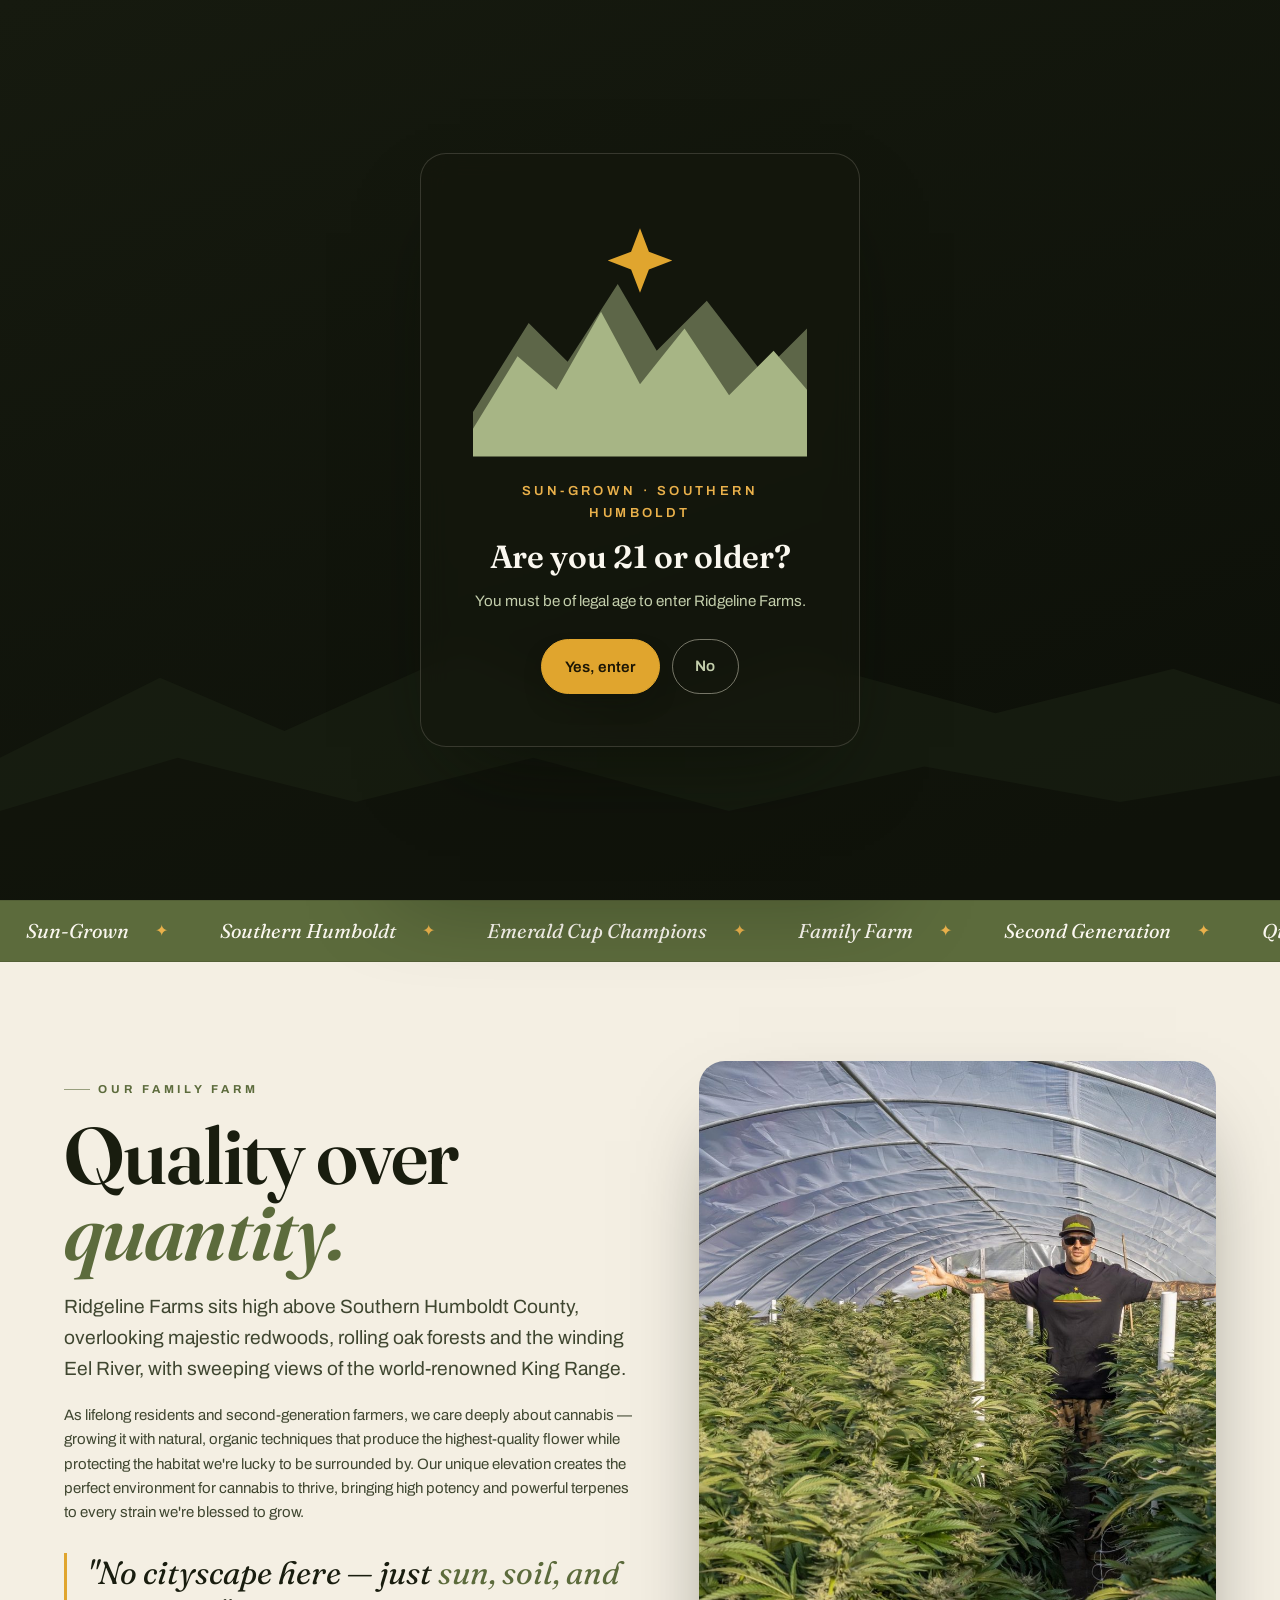
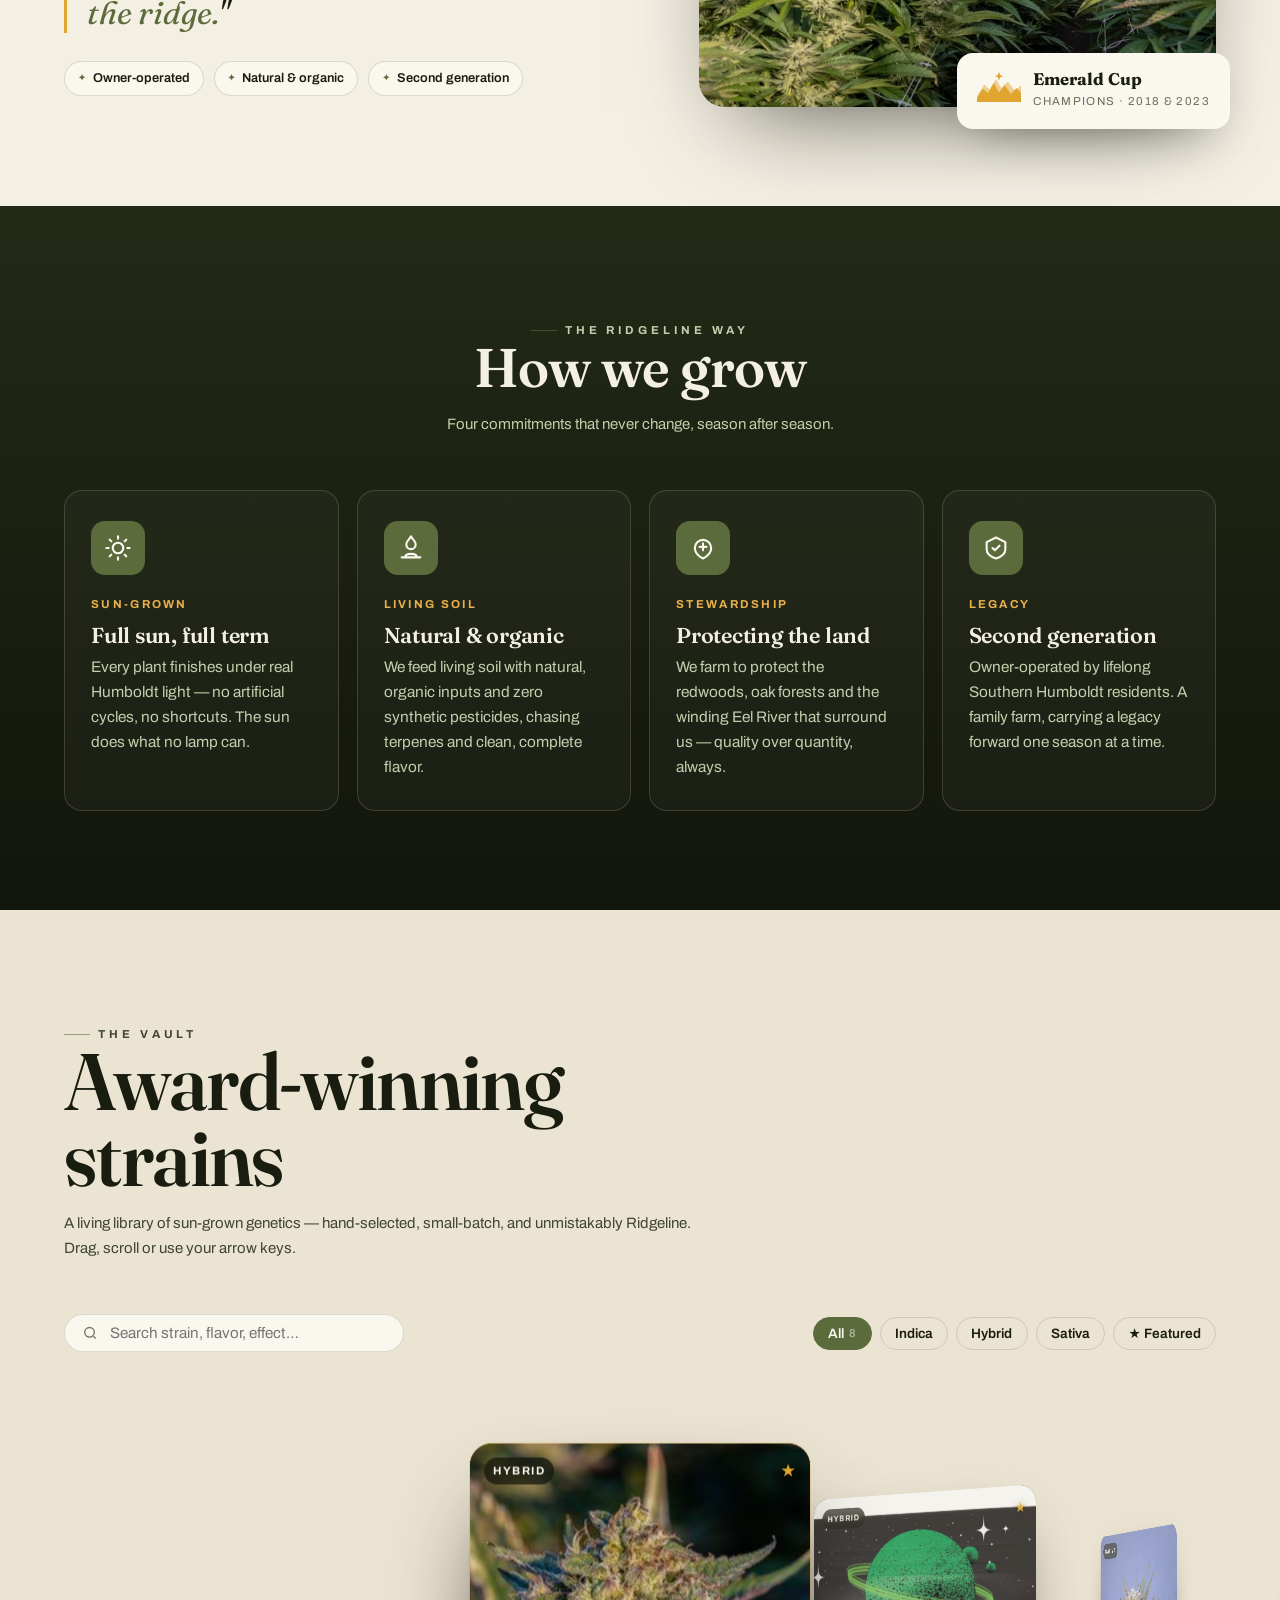
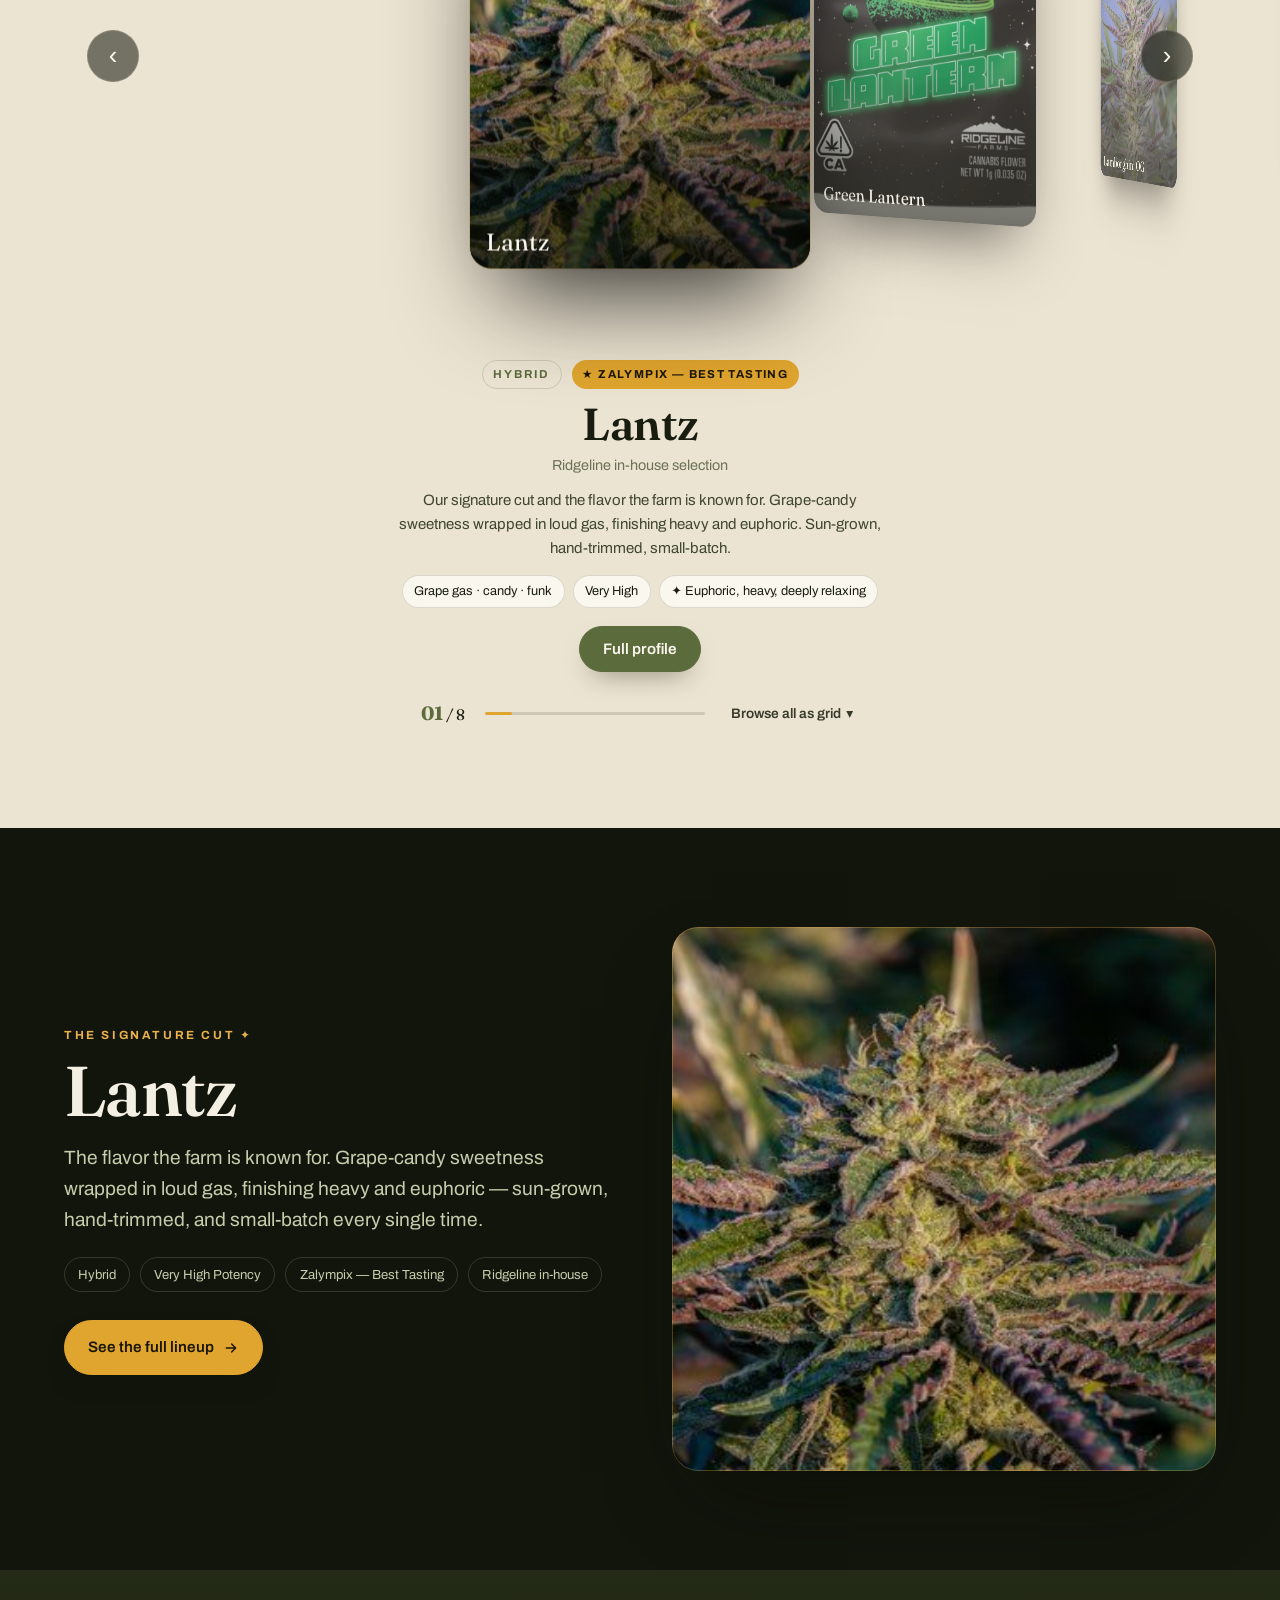
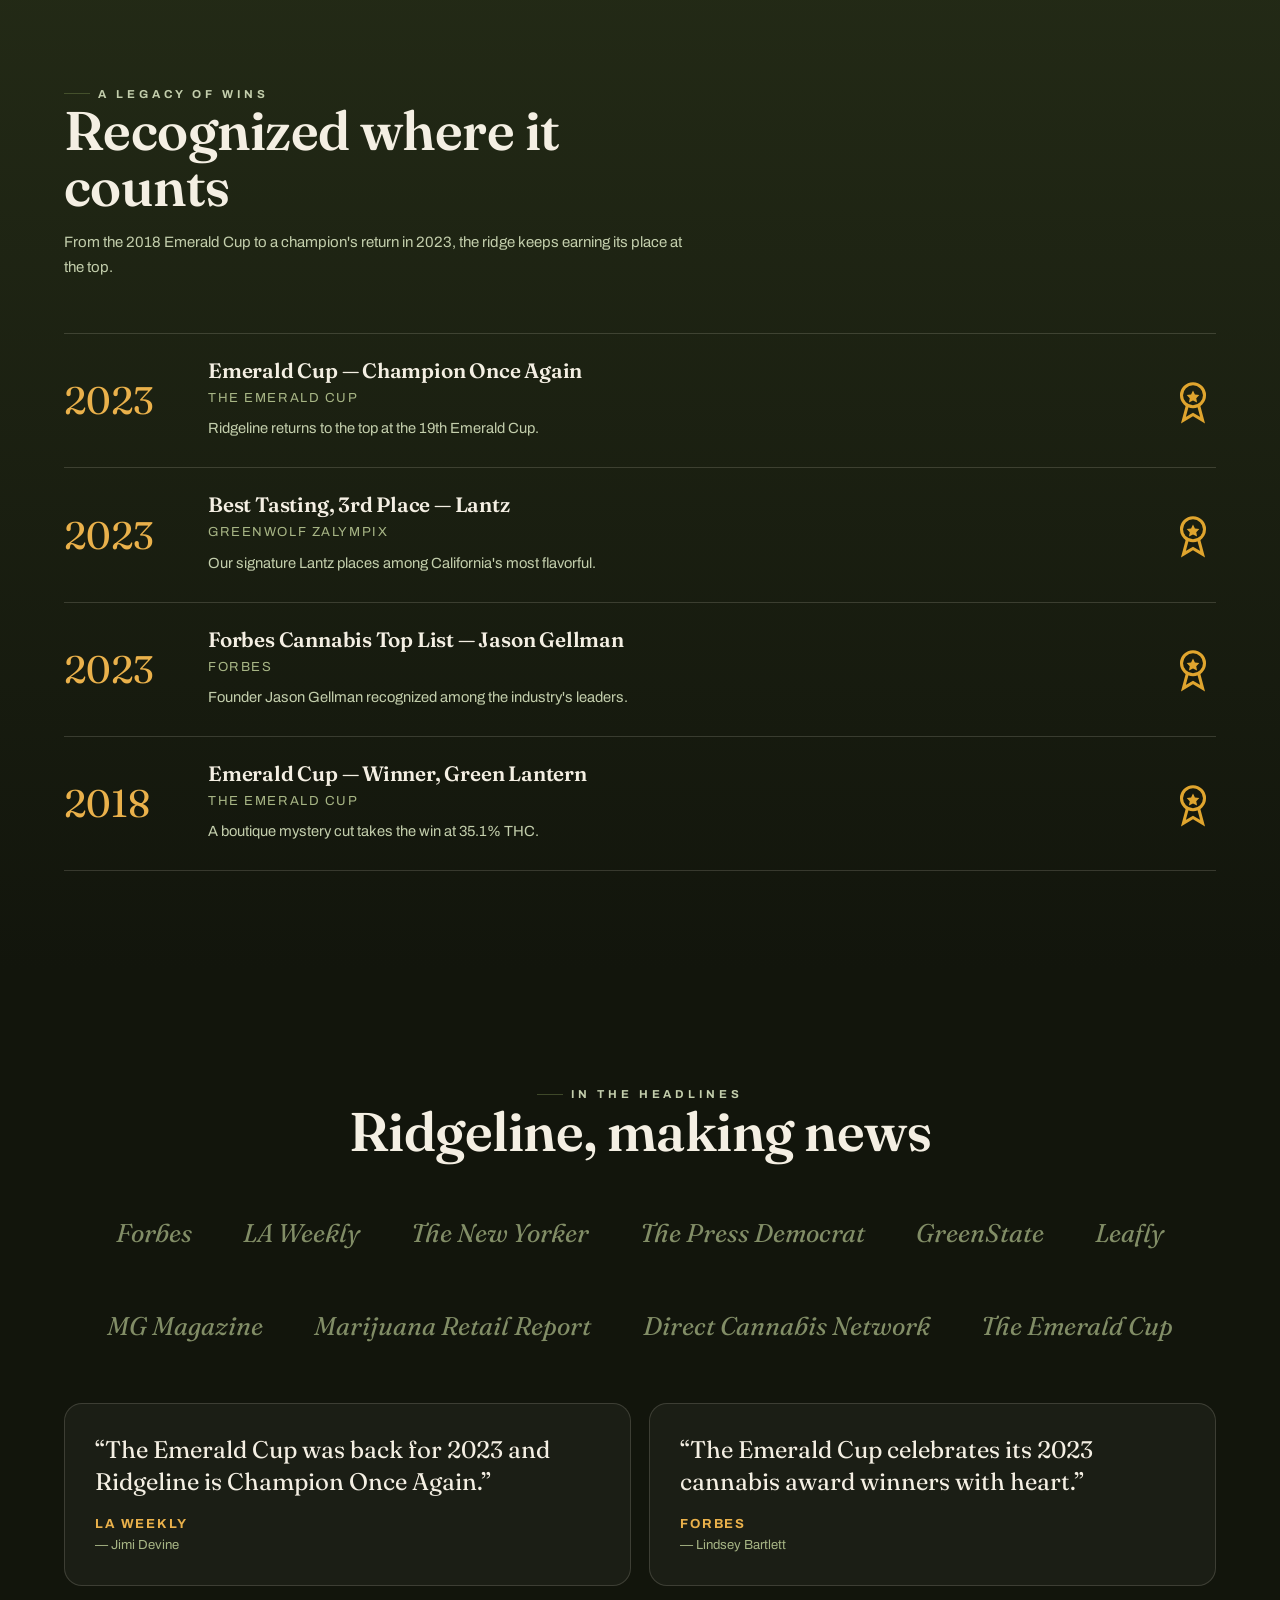
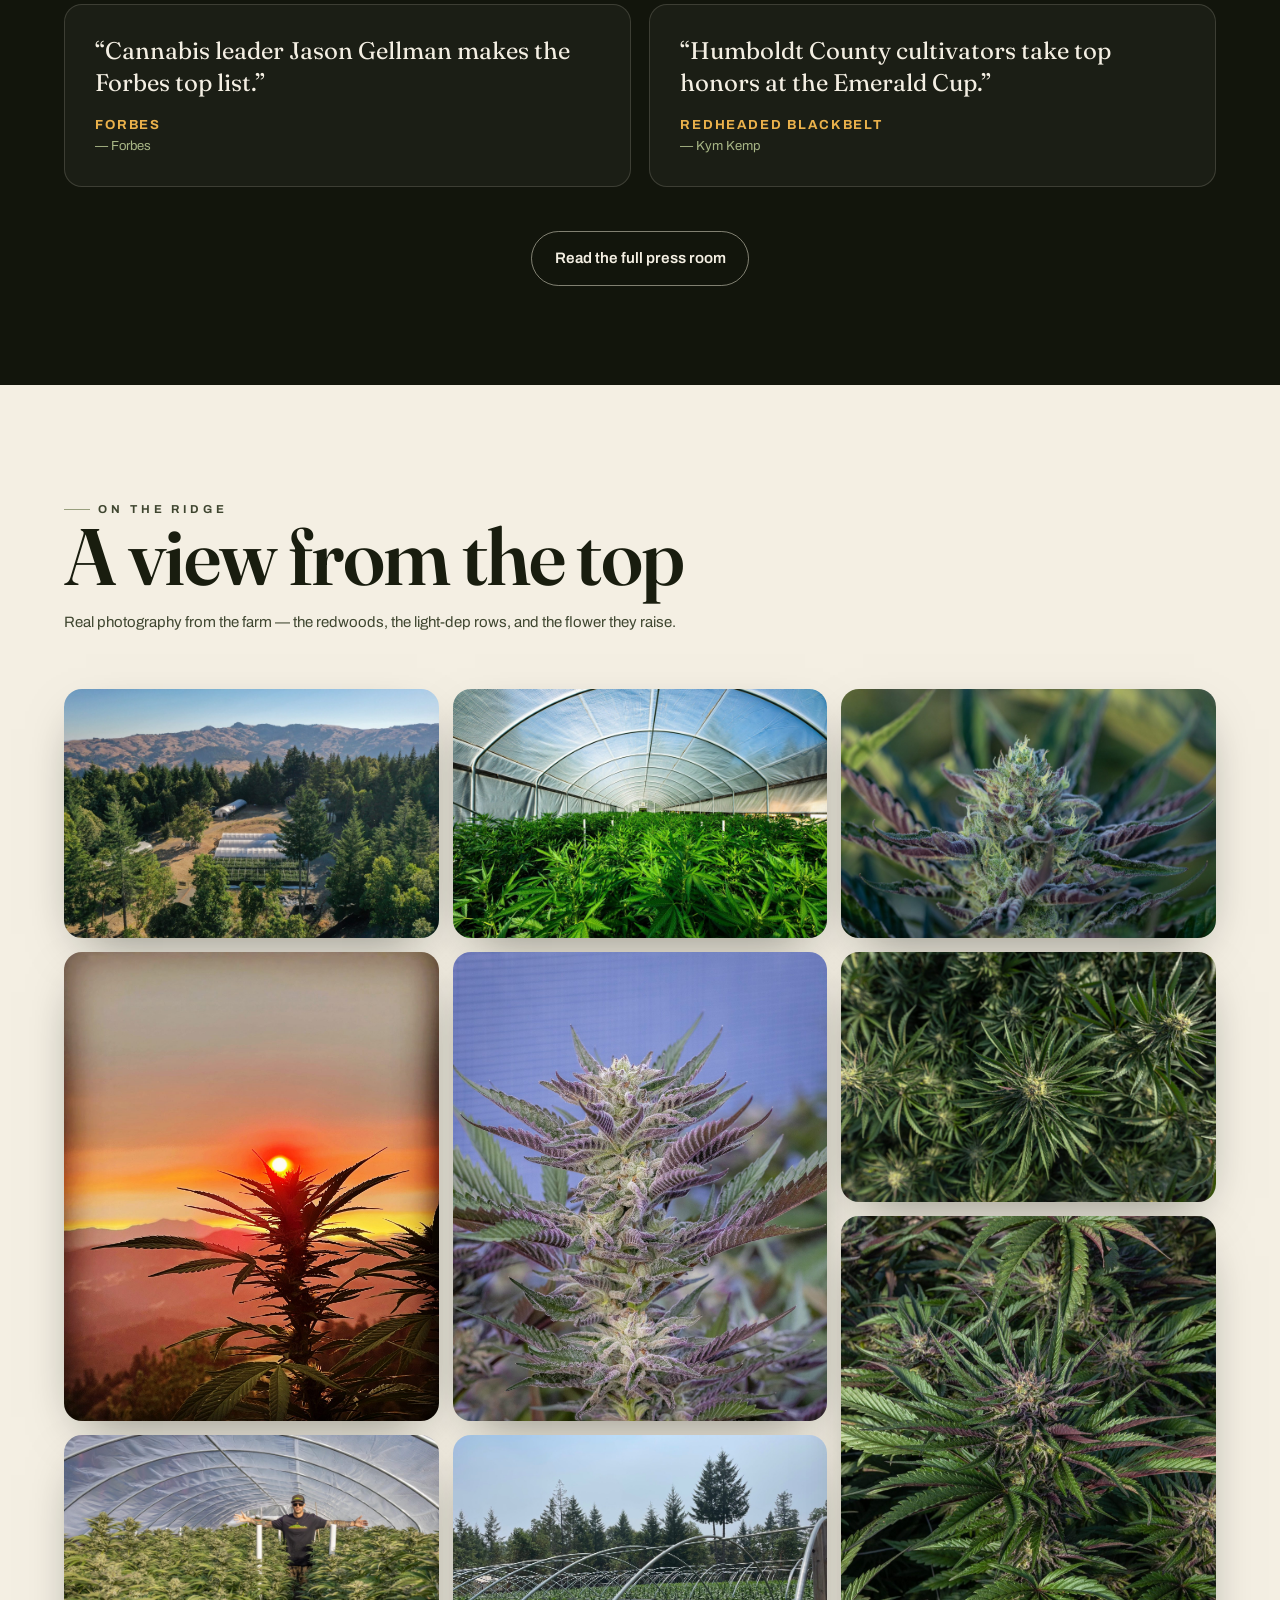
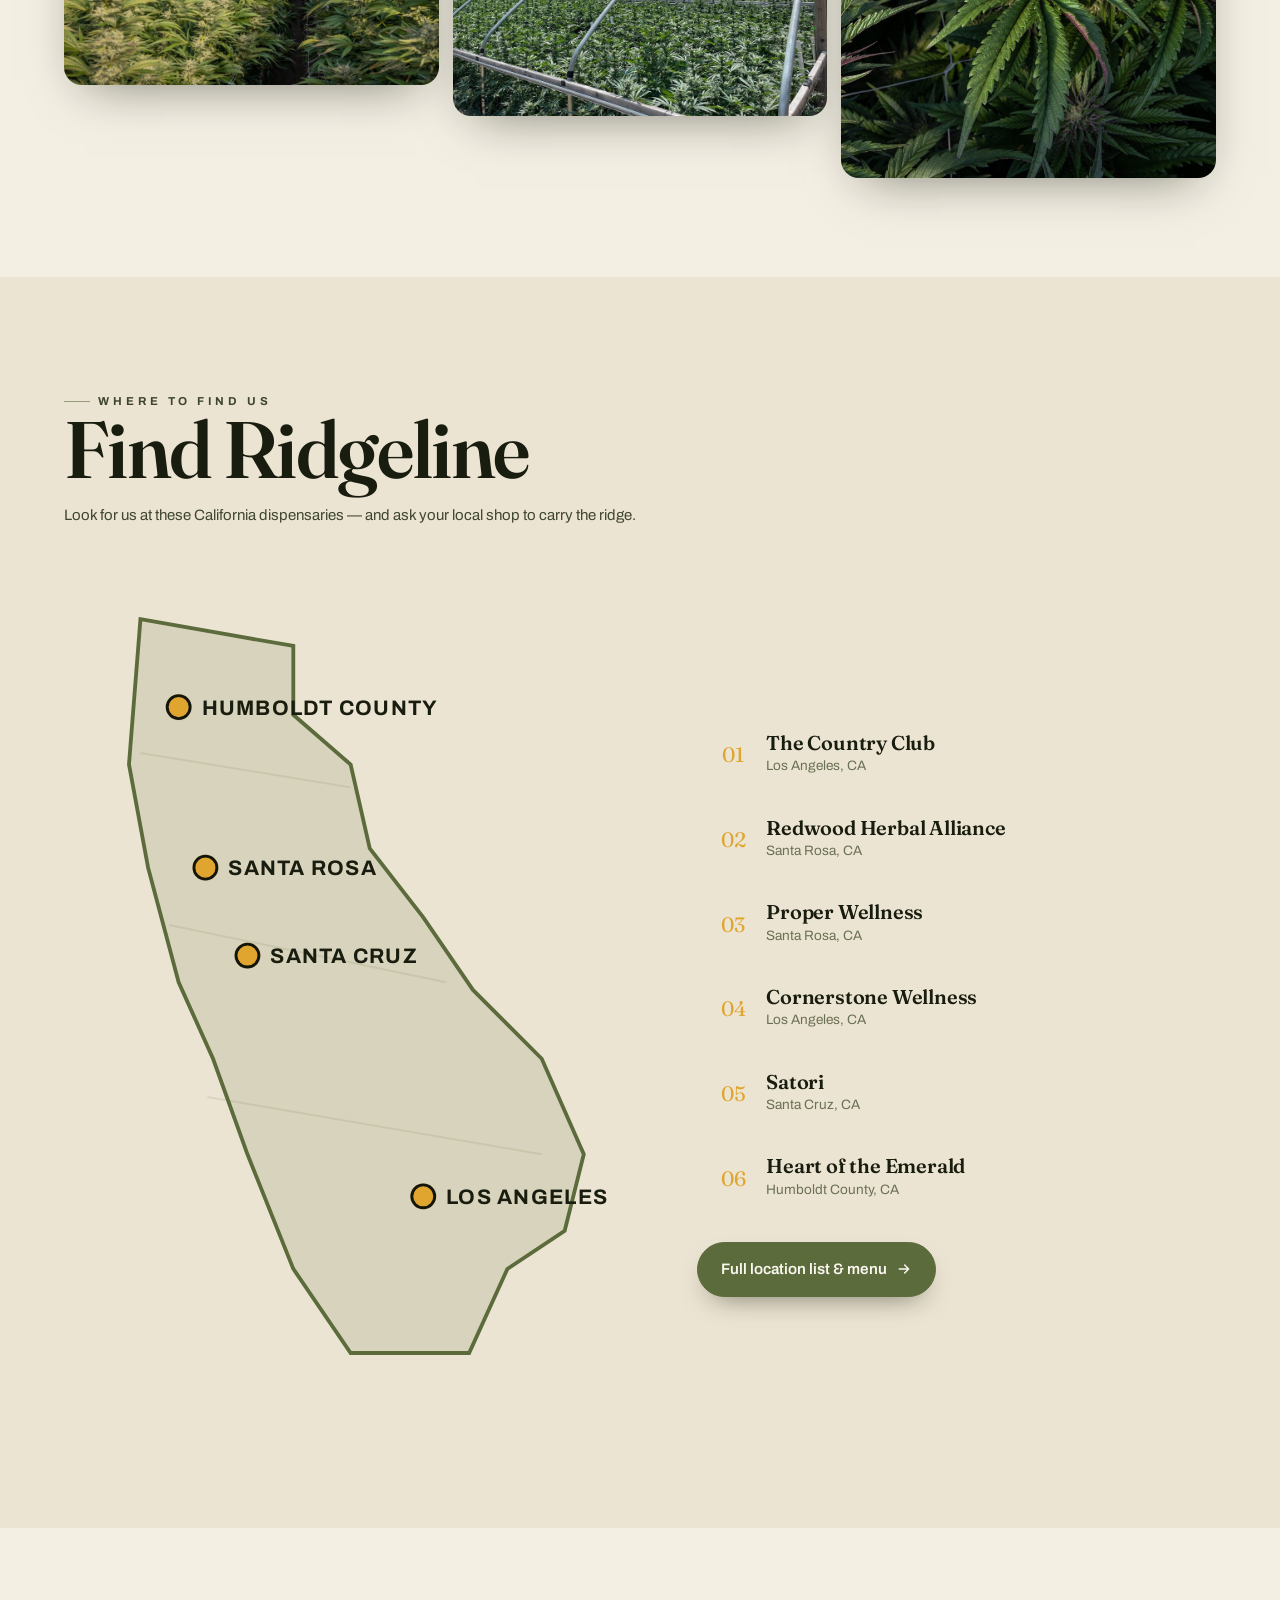
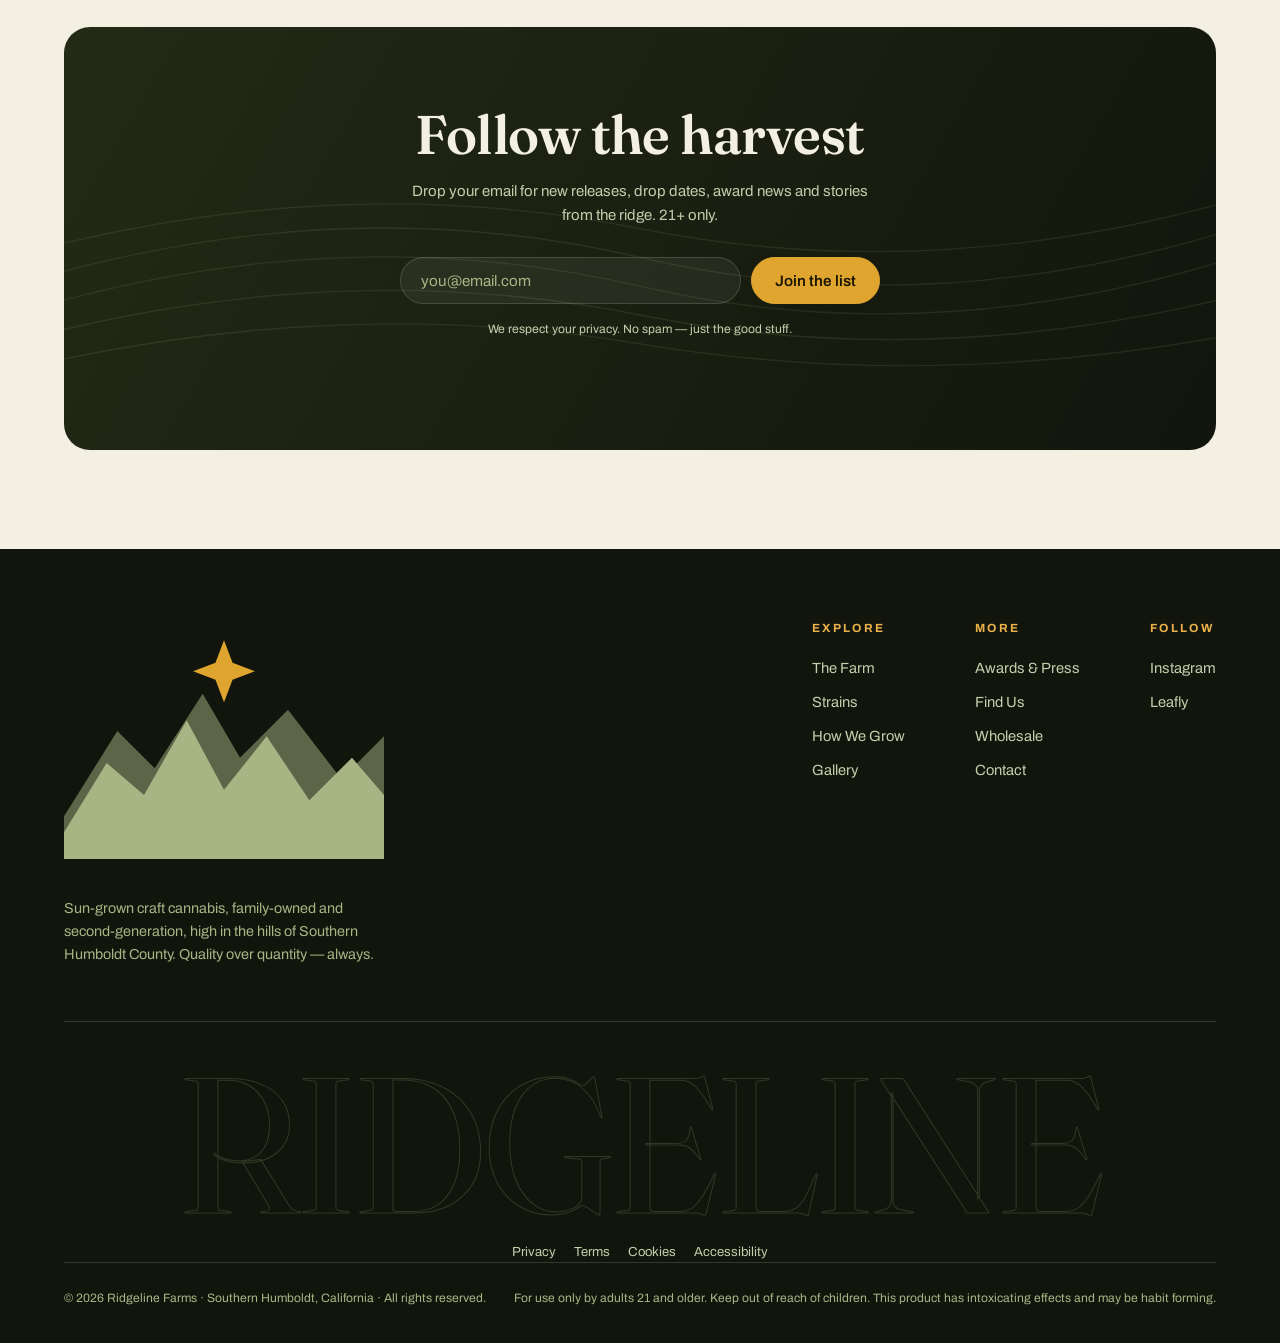
==== index.html @ 99b9ac86 "Initial commit: Ridgeline Farms brand site Full revamp of ridgelinefarms.com — sun-grown craft canna" ====
<!doctype html>
<html lang="en">
<head>
<meta charset="utf-8">
<meta name="viewport" content="width=device-width, initial-scale=1">
<title>Ridgeline Farms — Sun-Grown Craft Cannabis · Southern Humboldt</title>
<meta name="description" content="Family-owned, second-generation sun-grown cannabis high above Southern Humboldt. Emerald Cup champions. Grown with living soil, natural light, and deep respect for the land.">
<meta property="og:title" content="Ridgeline Farms — Sun-Grown Craft Cannabis">
<meta property="og:description" content="Emerald Cup–winning, sun-grown flower from the heart of Southern Humboldt. A family farm, second generation, quality over quantity.">
<meta property="og:type" content="website">
<meta name="theme-color" content="#12150c">
<link rel="icon" href="assets/favicon.ico" sizes="any">
<link rel="icon" type="image/png" href="assets/favicon-32.png" sizes="32x32">
<link rel="apple-touch-icon" href="assets/apple-touch-icon.png">
<link rel="preconnect" href="https://fonts.googleapis.com">
<link rel="preconnect" href="https://fonts.gstatic.com" crossorigin>
<link href="https://fonts.googleapis.com/css2?family=Archivo:wght@400;500;600;700;800&family=Fraunces:ital,opsz,wght@0,9..144,400;0,9..144,500;0,9..144,600;0,9..144,700;1,9..144,400;1,9..144,600&display=swap" rel="stylesheet">
<link rel="stylesheet" href="styles.css">
</head>
<body>

<!-- ============ NAV ============ -->
<header class="nav" id="nav">
  <a class="brand" href="index.html" aria-label="Ridgeline Farms home">
    <span class="mark"></span>
    <span class="wordmark"><b>Ridgeline</b><span>Farms · Humboldt</span></span>
  </a>
  <nav class="nav-links" id="navLinks">
    <a href="index.html#story">The Farm</a>
    <a href="strains.html">Strains</a>
    <a href="index.html#grow">How We Grow</a>
    <a href="media.html">Awards &amp; Press</a>
    <a href="contact.html#find">Find Us</a>
  </nav>
  <div class="nav-right">
    <div class="socials-mini"></div>
    <a class="btn olive nav-cta" href="contact.html#wholesale"><span>Stock Ridgeline</span></a>
    <button class="burger" id="burger" aria-label="Menu"><i></i><i></i><i></i></button>
  </div>
</header>

<main id="top">

<!-- ============ HERO ============ -->
<section class="hero" id="hero">
  <div class="hero-photo" id="heroPhoto" data-img="assets/farm-1.jpg" aria-hidden="true"></div>
  <div class="hero-sky" aria-hidden="true"></div>
  <svg class="hero-rays" id="heroRays" aria-hidden="true"></svg>
  <div class="hero-sun" aria-hidden="true"></div>
  <svg class="hero-stars" id="heroStars" aria-hidden="true"></svg>
  <div class="hero-ridges" id="heroRidges" aria-hidden="true"></div>

  <div class="hero-inner">
    <div class="hero-eyebrow"><span class="dot"></span> Est. Southern Humboldt · Family Owned</div>
    <h1 class="hero-title">
      <span class="l"><span>Ridgeline</span></span>
      <span class="l"><span class="stroke">Farms</span></span>
    </h1>
    <div class="hero-flavor">Sun-Grown in the Heart of Southern Humboldt</div>
    <p class="hero-lede">High above the redwoods, oak forests and the winding Eel River, a second-generation family farm grows cannabis the way the land intended — full sun, living soil, and no shortcuts.</p>
    <div class="hero-cta">
      <a href="strains.html" class="btn gold"><span>Explore the strains</span><svg viewBox="0 0 24 24"><path d="M5 12h14M13 6l6 6-6 6"/></svg></a>
      <a href="#story" class="btn ghost">Meet the farm</a>
    </div>
    <div class="hero-stats">
      <div><b data-count="100" data-suffix="%">0</b><span>Sun-grown, always</span></div>
      <div><b>2×</b><span>Emerald Cup wins</span></div>
      <div><b data-count="35.1" data-dec="1" data-suffix="%">0</b><span>Peak potency</span></div>
      <div><b>2</b><span>Generations farming</span></div>
    </div>
  </div>
  <div class="scroll-hint" aria-hidden="true"><i></i>Scroll</div>
</section>

<!-- ============ TICKER ============ -->
<div class="ticker" aria-hidden="true"><div class="ticker-track" id="ticker"></div></div>

<!-- ============ STORY ============ -->
<section class="sec" id="story">
  <div class="wrap story">
    <div class="story-copy reveal">
      <p class="kicker">Our Family Farm</p>
      <h2 class="title-xl">Quality over<br><span class="hl">quantity.</span></h2>
      <p class="lead" style="margin-top:22px">Ridgeline Farms sits high above Southern Humboldt County, overlooking majestic redwoods, rolling oak forests and the winding Eel River, with sweeping views of the world-renowned King Range.</p>
      <p style="color:var(--ink-2);margin-top:16px">As lifelong residents and second-generation farmers, we care deeply about cannabis — growing it with natural, organic techniques that produce the highest-quality flower while protecting the habitat we're lucky to be surrounded by. Our unique elevation creates the perfect environment for cannabis to thrive, bringing high potency and powerful terpenes to every strain we're blessed to grow.</p>
      <div class="quote">"No cityscape here — just <em>sun, soil, and the ridge.</em>"</div>
      <div class="badges">
        <span class="chip-badge">Owner-operated</span>
        <span class="chip-badge">Natural &amp; organic</span>
        <span class="chip-badge">Second generation</span>
      </div>
    </div>
    <div class="story-media reveal d2">
      <div class="frame"><img src="assets/farm-7.jpg" alt="Jason Gellman among the plants in a Ridgeline Farms light-deprivation greenhouse"></div>
      <div class="badge-float">
        <span class="st mark"></span>
        <div><b>Emerald Cup</b><span>Champions · 2018 &amp; 2023</span></div>
      </div>
    </div>
  </div>
</section>

<!-- ============ HOW WE GROW ============ -->
<section class="sec pine" id="grow">
  <div class="wrap">
    <div class="sec-head center reveal">
      <p class="kicker">The Ridgeline Way</p>
      <h2 class="title-lg">How we grow</h2>
      <p>Four commitments that never change, season after season.</p>
    </div>
    <div class="grow-grid" id="growGrid"></div>
  </div>
</section>

<!-- ============ STRAIN VAULT ============ -->
<section class="sec paper2" id="strains">
  <div class="wrap">
    <div class="sec-head reveal">
      <p class="kicker">The Vault</p>
      <h2 class="title-xl">Award-winning strains</h2>
      <p>A living library of sun-grown genetics — hand-selected, small-batch, and unmistakably Ridgeline. Drag, scroll or use your arrow keys.</p>
    </div>

    <div class="vault-tools reveal d1">
      <label class="search">
        <svg viewBox="0 0 24 24" aria-hidden="true"><circle cx="11" cy="11" r="7"/><path d="M20 20l-3.2-3.2"/></svg>
        <input id="search" type="search" placeholder="Search strain, flavor, effect…" aria-label="Search strains" autocomplete="off">
        <button class="search-clear" id="searchClear" aria-label="Clear" hidden>✕</button>
      </label>
      <div class="filters" id="filters">
        <button class="chip active" data-f="all">All <em id="cAll"></em></button>
        <button class="chip" data-f="Indica">Indica</button>
        <button class="chip" data-f="Hybrid">Hybrid</button>
        <button class="chip" data-f="Sativa">Sativa</button>
        <button class="chip" data-f="feat">★ Featured</button>
      </div>
    </div>

    <div class="coverflow" id="coverflow" tabindex="0" aria-label="Strain browser — use arrow keys">
      <button class="cf-nav prev" id="cfPrev" aria-label="Previous strain">‹</button>
      <div class="cf-stage" id="cfStage"></div>
      <button class="cf-nav next" id="cfNext" aria-label="Next strain">›</button>
    </div>
    <p class="cf-empty" id="cfEmpty" hidden>No cuts match — try another search.</p>

    <div class="cf-info" id="cfInfo"></div>

    <div class="cf-foot">
      <div class="cf-count" id="cfCount"></div>
      <div class="cf-bar"><span id="cfBar"></span></div>
      <button class="cf-toggle" id="gridToggle" aria-expanded="false"><span>Browse all as grid</span> ▾</button>
    </div>
    <div class="gwrap" id="gwrap" hidden><div class="gridc" id="grid"></div></div>
  </div>
</section>

<!-- ============ SIGNATURE SPOTLIGHT ============ -->
<section class="sec dark" id="signature">
  <div class="wrap spotlight">
    <div class="reveal">
      <span class="tag">The Signature Cut ✦</span>
      <h2>Lantz</h2>
      <p class="lead" style="color:var(--sage-2);margin-top:18px">The flavor the farm is known for. Grape-candy sweetness wrapped in loud gas, finishing heavy and euphoric — sun-grown, hand-trimmed, and small-batch every single time.</p>
      <div class="meta">
        <span>Hybrid</span><span>Very High Potency</span><span>Zalympix — Best Tasting</span><span>Ridgeline in-house</span>
      </div>
      <a href="strains.html" class="btn gold"><span>See the full lineup</span><svg viewBox="0 0 24 24"><path d="M5 12h14M13 6l6 6-6 6"/></svg></a>
    </div>
    <div class="spot-media reveal d2" data-tilt>
      <img src="assets/lantz-1.jpg" alt="Lantz — Ridgeline Farms signature cut, frosty and resin-heavy">
      <span class="ring"></span>
    </div>
  </div>
</section>

<!-- ============ AWARDS ============ -->
<section class="sec pine" id="awards-sec">
  <div class="wrap">
    <div class="sec-head reveal">
      <p class="kicker">A Legacy of Wins</p>
      <h2 class="title-lg">Recognized where it counts</h2>
      <p>From the 2018 Emerald Cup to a champion's return in 2023, the ridge keeps earning its place at the top.</p>
    </div>
    <div class="awards" id="awards"></div>
  </div>
</section>

<!-- ============ PRESS ============ -->
<section class="sec dark" id="press">
  <div class="wrap">
    <div class="sec-head center reveal">
      <p class="kicker">In the Headlines</p>
      <h2 class="title-lg">Ridgeline, making news</h2>
    </div>
    <div class="press-strip reveal d1" id="pressStrip"></div>
    <div class="press-grid" id="pressGrid"></div>
    <div class="center" style="margin-top:44px"><a href="media.html" class="btn ghost">Read the full press room</a></div>
  </div>
</section>

<!-- ============ GALLERY PREVIEW ============ -->
<section class="sec" id="gallery">
  <div class="wrap">
    <div class="sec-head reveal">
      <p class="kicker">On the Ridge</p>
      <h2 class="title-xl">A view from the top</h2>
      <p>Real photography from the farm — the redwoods, the light-dep rows, and the flower they raise.</p>
    </div>
    <div class="gallery" id="galleryGrid"></div>
  </div>
</section>

<!-- ============ STORE LOCATOR ============ -->
<section class="sec paper2" id="find">
  <div class="wrap">
    <div class="sec-head reveal">
      <p class="kicker">Where To Find Us</p>
      <h2 class="title-xl">Find Ridgeline</h2>
      <p>Look for us at these California dispensaries — and ask your local shop to carry the ridge.</p>
    </div>
    <div class="locator">
      <div class="ca-map reveal">
        <svg viewBox="0 0 300 440" role="img" aria-label="Map of California with Ridgeline Farms retail locations">
          <path class="ca-shape" d="M40 20 L120 34 L120 70 L150 96 L160 140 L188 176 L214 214 L250 250 L272 300 L262 340 L232 360 L212 404 L150 404 L120 360 L96 300 L78 250 L60 210 L44 150 L34 96 Z"/>
          <g class="ca-grid" fill="none">
            <path d="M40 90 L150 108"/><path d="M55 180 L200 210"/><path d="M75 270 L250 300"/>
          </g>
          <g id="caPins"></g>
        </svg>
      </div>
      <div>
        <div class="loc-list" id="locList"></div>
        <a href="contact.html#find" class="btn olive" style="margin-top:22px"><span>Full location list &amp; menu</span><svg viewBox="0 0 24 24"><path d="M5 12h14M13 6l6 6-6 6"/></svg></a>
      </div>
    </div>
  </div>
</section>

<!-- ============ NEWSLETTER CTA ============ -->
<section class="sec">
  <div class="wrap">
    <div class="cta-band reveal">
      <svg class="topo-bg" viewBox="0 0 1200 400" preserveAspectRatio="xMidYMid slice" aria-hidden="true">
        <g fill="none" stroke="currentColor" stroke-width="1.4">
          <path d="M-20 320 Q300 240 600 300 T1220 280"/><path d="M-20 350 Q300 280 600 330 T1220 320"/>
          <path d="M-20 290 Q300 200 600 270 T1220 240"/><path d="M-20 260 Q300 170 600 240 T1220 210"/>
          <path d="M-20 230 Q300 150 600 210 T1220 180"/>
        </g>
      </svg>
      <h2>Follow the harvest</h2>
      <p>Drop your email for new releases, drop dates, award news and stories from the ridge. 21+ only.</p>
      <form class="signup-form" data-demo>
        <input type="email" placeholder="you@email.com" aria-label="Email address" required>
        <button class="btn gold" type="submit"><span>Join the list</span></button>
      </form>
      <p class="fine">We respect your privacy. No spam — just the good stuff.</p>
    </div>
  </div>
</section>

</main>

<!-- ============ FOOTER ============ -->
<footer class="footer">
  <div class="wrap">
    <div class="foot-top">
      <div class="foot-brand">
        <span class="mark"></span>
        <p>Sun-grown craft cannabis, family-owned and second-generation, high in the hills of Southern Humboldt County. Quality over quantity — always.</p>
      </div>
      <div class="foot-cols">
        <div class="foot-col">
          <h5>Explore</h5>
          <a href="index.html#story">The Farm</a>
          <a href="strains.html">Strains</a>
          <a href="index.html#grow">How We Grow</a>
          <a href="media.html#gallery">Gallery</a>
        </div>
        <div class="foot-col">
          <h5>More</h5>
          <a href="media.html">Awards &amp; Press</a>
          <a href="contact.html#find">Find Us</a>
          <a href="contact.html#wholesale">Wholesale</a>
          <a href="contact.html">Contact</a>
        </div>
        <div class="foot-col">
          <h5>Follow</h5>
          <a href="https://www.instagram.com/ridgelinefarms_/" target="_blank" rel="noopener">Instagram</a>
          <a href="https://www.leafly.com/brands/ridgeline-farms" target="_blank" rel="noopener">Leafly</a>
        </div>
      </div>
    </div>
    <div class="foot-big">RIDGELINE</div>
    <nav class="foot-legal-nav">
      <a href="privacy.html">Privacy</a>
      <a href="terms.html">Terms</a>
      <a href="cookies.html">Cookies</a>
      <a href="accessibility.html">Accessibility</a>
    </nav>
    <div class="foot-legal">
      <span>© <span class="yr"></span> Ridgeline Farms · Southern Humboldt, California · All rights reserved.</span>
      <span>For use only by adults 21 and older. Keep out of reach of children. This product has intoxicating effects and may be habit forming.</span>
    </div>
  </div>
</footer>

<!-- ============ PRODUCT / STRAIN MODAL ============ -->
<div class="modal" id="modal" hidden>
  <div class="modal-bg" data-close></div>
  <div class="modal-box" role="dialog" aria-modal="true" aria-labelledby="mTitle">
    <button class="modal-x" data-close aria-label="Close">✕</button>
    <div class="modal-img"><img id="mImg" src="" alt=""></div>
    <div class="modal-info">
      <div class="modal-tags" id="mTags"></div>
      <h3 id="mTitle"></h3>
      <div class="modal-rows" id="mRows"></div>
      <div id="mDesc"></div>
      <div class="modal-cta" id="mCta"></div>
    </div>
  </div>
</div>

<!-- ============ AGE GATE ============ -->
<div class="age-gate" id="ageGate">
  <div class="bg-ridge" aria-hidden="true"></div>
  <div class="age-box">
    <span class="mark"></span>
    <div class="sun-line">Sun-Grown · Southern Humboldt</div>
    <h3>Are you 21 or older?</h3>
    <p>You must be of legal age to enter Ridgeline Farms.</p>
    <div class="age-btns">
      <button class="btn gold" id="ageYes"><span>Yes, enter</span></button>
      <a class="btn ghost" href="https://google.com">No</a>
    </div>
  </div>
</div>

<script src="data.js"></script>
<script src="main.js"></script>
</body>
</html>
---- styles.css ----
/* ============================================================
   RIDGELINE FARMS — design system + engine styles
   Heritage · sun-grown · Southern Humboldt
   Display: Fraunces  ·  UI: Archivo
   ============================================================ */

:root{
  /* earth + forest */
  --bark:#12150c;          /* deepest forest/near-black */
  --bark-2:#191d10;
  --pine:#232a16;          /* deep green */
  --pine-2:#2d3720;
  --olive:#5c6b3c;         /* logo green */
  --olive-2:#6f8047;
  --fern:#7f9250;
  --sage:#a7b585;
  --sage-2:#c3ceac;
  /* light / paper */
  --paper:#f4efe3;
  --paper-2:#ece4d2;
  --cream:#e5dcc4;
  --bone:#faf7ef;
  /* metals / sun */
  --gold:#e0a52e;
  --gold-2:#c98b1e;
  --amber:#eab14b;
  --sun:#f4a94a;
  --terra:#c8602f;
  --rose:#b8506a;
  /* ink */
  --ink:#191d0f;
  --ink-2:#3f4630;
  --ink-3:#6a7154;
  --line:rgba(25,29,15,.14);
  --line-d:rgba(240,235,215,.16);

  --maxw:1240px;
  --r:18px; --r-lg:26px;
  --sans:"Archivo",system-ui,-apple-system,"Segoe UI",sans-serif;
  --serif:"Fraunces",Georgia,"Times New Roman",serif;
  --shadow:0 18px 50px -22px rgba(10,14,6,.55);
  --shadow-lg:0 40px 90px -40px rgba(8,12,4,.7);
  --ease:cubic-bezier(.22,.61,.36,1);
}

*{box-sizing:border-box}
html{scroll-behavior:smooth;-webkit-text-size-adjust:100%;overflow-x:clip}
body{
  margin:0;font-family:var(--sans);color:var(--ink);
  background:var(--paper);
  font-size:clamp(15px,1.05vw,17px);line-height:1.62;
  -webkit-font-smoothing:antialiased;overflow-x:clip;
}
img{max-width:100%;display:block}
a{color:inherit;text-decoration:none}
h1,h2,h3,h4{font-family:var(--serif);font-weight:600;line-height:1.02;margin:0;letter-spacing:-.01em}
.serif{font-family:var(--serif)}
::selection{background:var(--olive);color:var(--bone)}
:focus-visible{outline:2.5px solid var(--gold);outline-offset:3px;border-radius:6px}
.wrap{max-width:var(--maxw);margin-inline:auto;padding-inline:clamp(18px,5vw,44px)}

/* ---------- kicker / titles ---------- */
.kicker{
  font-family:var(--sans);font-weight:700;text-transform:uppercase;
  letter-spacing:.34em;font-size:.72rem;color:var(--olive);
  display:inline-flex;align-items:center;gap:.7em;margin:0 0 18px;
}
.kicker::before{content:"";width:26px;height:1px;background:var(--olive);opacity:.6}
.on-dark .kicker,.dark .kicker{color:var(--amber)}
.on-dark .kicker::before{background:var(--amber)}
.title-xl{
  font-size:clamp(2.4rem,6.4vw,5rem);line-height:.95;letter-spacing:-.02em;
}
.title-lg{font-size:clamp(2rem,4.6vw,3.4rem)}
.hl{color:var(--olive);font-style:italic}
.on-dark .hl{color:var(--amber)}
.lead{font-size:clamp(1.05rem,1.5vw,1.28rem);color:var(--ink-2);max-width:56ch}
.on-dark{color:var(--paper)}
.on-dark .lead{color:var(--sage-2)}

/* ---------- buttons ---------- */
.btn{
  --bg:var(--ink);--fg:var(--bone);
  display:inline-flex;align-items:center;gap:.6em;
  background:var(--bg);color:var(--fg);
  font-family:var(--sans);font-weight:600;font-size:.95rem;
  padding:.92em 1.5em;border-radius:999px;border:1.6px solid var(--bg);
  cursor:pointer;position:relative;overflow:hidden;
  transition:transform .3s var(--ease),box-shadow .3s var(--ease),background .3s,color .3s,border-color .3s;
  box-shadow:0 12px 28px -14px rgba(15,20,8,.6);
}
.btn svg{width:1.05em;height:1.05em;fill:none;stroke:currentColor;stroke-width:2.2;stroke-linecap:round;stroke-linejoin:round;transition:transform .3s var(--ease)}
.btn:hover{transform:translateY(-3px);box-shadow:0 20px 40px -16px rgba(15,20,8,.7)}
.btn:hover svg{transform:translateX(4px)}
.btn.gold{--bg:var(--gold);--fg:#1c1605;border-color:var(--gold)}
.btn.olive{--bg:var(--olive);--fg:var(--bone);border-color:var(--olive)}
.btn.ghost{--bg:transparent;--fg:var(--ink);border-color:var(--ink);box-shadow:none}
.btn.ghost:hover{background:var(--ink);color:var(--bone)}
.on-dark .btn.ghost,.dark .btn.ghost{--fg:var(--paper);border-color:rgba(240,235,215,.5)}
.on-dark .btn.ghost:hover{background:var(--paper);color:var(--ink)}
.btn.light{--bg:var(--bone);--fg:var(--ink);border-color:var(--bone)}

/* ============================================================
   NAV
   ============================================================ */
.nav{
  position:fixed;top:0;left:0;right:0;z-index:70;
  display:flex;align-items:center;justify-content:space-between;
  padding:16px clamp(18px,5vw,44px);gap:18px;
  transition:background .4s,backdrop-filter .4s,box-shadow .4s,padding .4s;
}
.nav.scrolled{
  background:rgba(244,239,227,.86);backdrop-filter:blur(14px) saturate(1.2);
  box-shadow:0 1px 0 var(--line),0 12px 30px -24px rgba(10,14,6,.6);padding-block:11px;
}
.brand{display:flex;align-items:center;gap:11px;z-index:2}
.brand .mark{width:38px;height:38px;flex:none}
.brand .mark svg{width:100%;height:100%;display:block}
.brand .wordmark{display:flex;flex-direction:column;line-height:1}
.brand .wordmark b{font-family:var(--serif);font-weight:600;font-size:1.16rem;letter-spacing:.02em;color:var(--ink)}
.brand .wordmark span{font-family:var(--sans);font-weight:600;font-size:.56rem;letter-spacing:.42em;color:var(--olive);text-transform:uppercase;margin-top:2px}
.nav:not(.scrolled) .brand .wordmark b{color:var(--bone)}
.nav:not(.scrolled) .brand .wordmark span{color:var(--amber)}
.nav:not(.scrolled).on-light-top .brand .wordmark b{color:var(--ink)}

.nav-links{display:flex;align-items:center;gap:6px}
.nav-links a{
  font-family:var(--sans);font-weight:500;font-size:.9rem;color:var(--ink);
  padding:.5em .8em;border-radius:999px;position:relative;transition:color .25s,background .25s;
}
.nav:not(.scrolled) .nav-links a{color:var(--bone)}
.nav-links a::after{content:"";position:absolute;left:.8em;right:.8em;bottom:.28em;height:1.5px;background:currentColor;transform:scaleX(0);transform-origin:left;transition:transform .3s var(--ease);opacity:.6}
.nav-links a:hover::after{transform:scaleX(1)}
.nav-right{display:flex;align-items:center;gap:14px;z-index:2}
.socials-mini{display:flex;gap:4px}
.socials-mini a{width:34px;height:34px;display:grid;place-items:center;border-radius:50%;color:var(--ink);transition:.25s;border:1px solid transparent}
.nav:not(.scrolled) .socials-mini a{color:var(--bone)}
.socials-mini a:hover{background:var(--olive);color:var(--bone);transform:translateY(-2px)}
.socials-mini svg{width:17px;height:17px}
.nav-cta{white-space:nowrap;padding:.62em 1.1em!important;font-size:.86rem!important}

.burger{display:none;width:42px;height:42px;background:none;border:0;cursor:pointer;position:relative;z-index:80}
.burger i{position:absolute;left:9px;right:9px;height:2px;background:var(--ink);border-radius:2px;transition:.35s var(--ease)}
.nav:not(.scrolled) .burger i{background:var(--bone)}
.burger i:nth-child(1){top:14px}.burger i:nth-child(2){top:20px}.burger i:nth-child(3){top:26px}
.burger.x i{background:var(--ink)}
.burger.x i:nth-child(1){top:20px;transform:rotate(45deg)}
.burger.x i:nth-child(2){opacity:0}
.burger.x i:nth-child(3){top:20px;transform:rotate(-45deg)}

@media(max-width:940px){
  .nav-links{
    position:fixed;inset:0;flex-direction:column;justify-content:center;gap:8px;
    background:var(--bark);color:var(--bone);transform:translateX(100%);transition:transform .5s var(--ease);
  }
  .nav-links.open{transform:none}
  .nav-links a{color:var(--bone)!important;font-family:var(--serif);font-size:1.7rem;padding:.35em}
  .socials-mini{display:none}
  .burger{display:block}
  .nav-cta{display:none}
}

/* ============================================================
   HERO — cinematic layered ridgelines + sun + stars
   ============================================================ */
.hero{
  position:relative;min-height:100svh;display:flex;align-items:flex-end;
  overflow:hidden;background:linear-gradient(#1a1c22 0%,#2a2a2c 30%,#4a3a34 62%,#7d5237 82%,#b9743f 100%);
  isolation:isolate;padding-top:96px;
}
.hero-photo{position:absolute;inset:0;z-index:0;background:center/cover no-repeat;opacity:.34;
  filter:saturate(1.05) contrast(1.02);mix-blend-mode:luminosity}
.hero::after{content:"";position:absolute;inset:0;z-index:5;pointer-events:none;
  background:linear-gradient(180deg,rgba(10,12,8,.4) 0%,rgba(10,12,8,0) 26%,rgba(10,12,8,0) 52%,rgba(12,15,8,.78) 100%)}
.hero-sky{position:absolute;inset:0;z-index:1}
.hero-stars{position:absolute;inset:0;width:100%;height:70%;z-index:2}
.hero-sun{
  position:absolute;left:50%;top:34%;transform:translate(-50%,-50%);z-index:2;
  width:min(46vw,440px);aspect-ratio:1;border-radius:50%;
  background:radial-gradient(circle,rgba(255,238,190,.98) 0%,rgba(247,193,110,.92) 32%,rgba(233,150,74,.5) 55%,rgba(233,150,74,0) 72%);
  filter:blur(.4px);animation:sunPulse 7s var(--ease) infinite;
}
@keyframes sunPulse{50%{transform:translate(-50%,-50%) scale(1.06);filter:blur(1.5px) brightness(1.08)}}
.hero-rays{position:absolute;left:50%;top:34%;transform:translate(-50%,-50%);z-index:1;width:min(150vw,1500px);aspect-ratio:1;opacity:.5;animation:spin 90s linear infinite;mix-blend-mode:screen}
@keyframes spin{to{transform:translate(-50%,-50%) rotate(360deg)}}
.ridge{position:absolute;left:0;right:0;bottom:0;width:100%;z-index:3;display:block}
.ridge svg{display:block;width:100%;height:auto}
.ridge-1{z-index:3;bottom:0}
.ridge-2{z-index:3;bottom:0}
.ridge-3{z-index:4;bottom:0}
.ridge-4{z-index:4;bottom:0}

.hero-inner{position:relative;z-index:6;width:100%;max-width:var(--maxw);margin-inline:auto;
  padding:0 clamp(18px,5vw,44px) clamp(48px,9vh,110px);color:var(--bone)}
.hero-inner::before{content:"";position:absolute;left:-10vw;right:0;bottom:-20px;top:6%;z-index:-1;pointer-events:none;
  background:radial-gradient(90% 70% at 24% 88%,rgba(6,9,4,.72),rgba(6,9,4,.28) 46%,transparent 72%)}
.hero-eyebrow{
  display:inline-flex;align-items:center;gap:.7em;font-weight:600;font-size:.78rem;
  text-transform:uppercase;letter-spacing:.28em;color:var(--amber);margin-bottom:22px;
  padding:.5em 1em;border:1px solid rgba(234,177,75,.4);border-radius:999px;background:rgba(20,20,14,.28);backdrop-filter:blur(6px);
}
.hero-eyebrow .dot{width:7px;height:7px;border-radius:50%;background:var(--amber);box-shadow:0 0 0 0 rgba(234,177,75,.6);animation:ping 2.4s infinite}
@keyframes ping{0%{box-shadow:0 0 0 0 rgba(234,177,75,.55)}70%,100%{box-shadow:0 0 0 12px rgba(234,177,75,0)}}
.hero-title{font-size:clamp(3.2rem,13vw,10rem);line-height:.82;letter-spacing:-.03em;margin:0;text-shadow:0 8px 40px rgba(0,0,0,.4)}
.hero-title .l{display:block;overflow:hidden}
.hero-title .l>span{display:block;transform:translateY(102%);animation:riseIn 1s var(--ease) forwards}
.hero-title .l:nth-child(2)>span{animation-delay:.12s}
@keyframes riseIn{to{transform:none}}
.hero-title .stroke{-webkit-text-stroke:2px var(--amber);color:transparent;paint-order:stroke fill}
.hero-flavor{font-family:var(--sans);font-weight:600;letter-spacing:.42em;text-transform:uppercase;
  color:var(--amber);font-size:clamp(.8rem,1.5vw,1.05rem);margin:20px 0 8px;opacity:0;animation:fadeUp .8s .5s forwards}
.hero-lede{max-width:52ch;color:#e9e4d2;font-size:clamp(1.02rem,1.5vw,1.25rem);margin:14px 0 30px;opacity:0;animation:fadeUp .8s .62s forwards;text-shadow:0 2px 14px rgba(0,0,0,.55)}
.hero-title,.hero-flavor{text-shadow:0 4px 30px rgba(0,0,0,.4)}
@keyframes fadeUp{from{opacity:0;transform:translateY(16px)}to{opacity:1;transform:none}}
.hero-cta{display:flex;flex-wrap:wrap;gap:14px;opacity:0;animation:fadeUp .8s .74s forwards}
.hero-stats{display:flex;flex-wrap:wrap;gap:clamp(24px,5vw,60px);margin-top:clamp(34px,6vh,64px);
  padding-top:26px;border-top:1px solid rgba(240,235,215,.18);opacity:0;animation:fadeUp .8s .86s forwards}
.hero-stats>div{display:flex;flex-direction:column}
.hero-stats b{font-family:var(--serif);font-weight:600;font-size:clamp(1.9rem,4vw,3rem);line-height:1;color:var(--bone)}
.hero-stats span{font-size:.76rem;text-transform:uppercase;letter-spacing:.16em;color:var(--sage);margin-top:6px}
.scroll-hint{position:absolute;left:50%;bottom:20px;transform:translateX(-50%);z-index:6;color:var(--sage-2);
  font-size:.68rem;letter-spacing:.3em;text-transform:uppercase;display:flex;flex-direction:column;align-items:center;gap:8px;opacity:.8}
.scroll-hint i{width:1px;height:34px;background:linear-gradient(var(--amber),transparent);animation:scrollLine 1.8s var(--ease) infinite}
@keyframes scrollLine{0%{transform:scaleY(0);transform-origin:top}45%{transform:scaleY(1);transform-origin:top}55%{transform:scaleY(1);transform-origin:bottom}100%{transform:scaleY(0);transform-origin:bottom}}

/* ============================================================
   MARQUEE TICKER
   ============================================================ */
.ticker{background:var(--olive);color:var(--bone);overflow:hidden;padding:14px 0;border-block:1px solid rgba(0,0,0,.1)}
.ticker-track{display:flex;gap:0;width:max-content;animation:march 34s linear infinite}
.ticker:hover .ticker-track{animation-play-state:paused}
.ticker span{font-family:var(--serif);font-style:italic;font-size:1.25rem;white-space:nowrap;padding:0 26px;display:inline-flex;align-items:center;gap:26px}
.ticker span::after{content:"✦";font-style:normal;color:var(--amber);font-size:.8em}
@keyframes march{to{transform:translateX(-50%)}}

/* ============================================================
   SECTION scaffolding + dividers
   ============================================================ */
section{position:relative}
section[id]{scroll-margin-top:84px}
.sec{padding:clamp(72px,11vh,140px) 0}
.sec.dark{background:var(--bark);color:var(--paper)}
.sec.pine{background:linear-gradient(var(--pine),var(--bark));color:var(--paper)}
.sec.paper2{background:var(--paper-2)}
.sec-head{max-width:640px;margin-bottom:clamp(34px,6vh,64px)}
.sec-head.center{margin-inline:auto;text-align:center}
.sec-head.center .kicker{justify-content:center}
.sec-head p{color:var(--ink-2);margin:16px 0 0}
.dark .sec-head p,.pine .sec-head p{color:var(--sage-2)}

/* topographic contour divider */
.topo{display:block;width:100%;height:auto;color:var(--olive)}
.topo.on-paper{color:rgba(92,107,60,.16)}

/* reveal */
.reveal{opacity:0;transform:translateY(28px);transition:opacity .9s var(--ease),transform .9s var(--ease)}
.reveal.in{opacity:1;transform:none}
.reveal.d1{transition-delay:.08s}.reveal.d2{transition-delay:.16s}.reveal.d3{transition-delay:.24s}.reveal.d4{transition-delay:.32s}

/* ============================================================
   STORY — Our Family Farm
   ============================================================ */
.story{display:grid;grid-template-columns:1.05fr .95fr;gap:clamp(30px,5vw,72px);align-items:center}
.story-media{position:relative}
.story-media .frame{position:relative;border-radius:var(--r-lg);overflow:hidden;box-shadow:var(--shadow-lg);aspect-ratio:4/5}
.story-media .frame img{width:100%;height:100%;object-fit:cover;transition:transform 1.2s var(--ease)}
.story-media:hover .frame img{transform:scale(1.05)}
.story-media .badge-float{
  position:absolute;bottom:-22px;right:-14px;background:var(--bone);color:var(--ink);
  border-radius:16px;padding:16px 20px;box-shadow:var(--shadow);display:flex;align-items:center;gap:12px;
}
.story-media .badge-float .st{width:44px;height:44px;flex:none;color:var(--gold)}
.story-media .badge-float b{font-family:var(--serif);font-size:1.05rem;display:block;line-height:1.1}
.story-media .badge-float span{font-size:.72rem;color:var(--ink-3);text-transform:uppercase;letter-spacing:.12em}
.story .quote{font-family:var(--serif);font-style:italic;font-size:clamp(1.4rem,2.6vw,2rem);line-height:1.25;
  margin:28px 0;padding-left:20px;border-left:3px solid var(--gold)}
.story .quote em{color:var(--olive);font-style:italic}
.badges{display:flex;flex-wrap:wrap;gap:10px;margin-top:24px}
.chip-badge{font-size:.8rem;font-weight:600;padding:.5em 1em;border:1px solid var(--line);border-radius:999px;
  display:inline-flex;align-items:center;gap:.5em;background:var(--bone)}
.chip-badge::before{content:"✦";color:var(--olive);font-size:.8em}

/* ============================================================
   STATS band
   ============================================================ */
.statband{display:grid;grid-template-columns:repeat(4,1fr);gap:1px;background:var(--line-d);border-radius:var(--r-lg);overflow:hidden;border:1px solid var(--line-d)}
.statband>div{background:var(--bark);padding:clamp(24px,4vw,44px) 24px;text-align:center}
.pine .statband>div{background:var(--pine)}
.statband b{font-family:var(--serif);font-size:clamp(2.2rem,5vw,3.6rem);color:var(--amber);display:block;line-height:1}
.statband span{font-size:.78rem;text-transform:uppercase;letter-spacing:.18em;color:var(--sage);margin-top:10px;display:block}
@media(max-width:720px){.statband{grid-template-columns:1fr 1fr}}

/* ============================================================
   GROW cards
   ============================================================ */
.grow-grid{display:grid;grid-template-columns:repeat(4,1fr);gap:18px}
.grow-card{background:var(--bone);border:1px solid var(--line);border-radius:var(--r);padding:30px 26px;position:relative;overflow:hidden;transition:transform .5s var(--ease),box-shadow .5s var(--ease)}
.dark .grow-card,.pine .grow-card{background:rgba(255,255,255,.03);border-color:var(--line-d)}
.grow-card::before{content:"";position:absolute;inset:0;background:radial-gradient(120% 100% at 0% 0%,rgba(92,107,60,.1),transparent 60%);opacity:0;transition:opacity .5s}
.grow-card:hover{transform:translateY(-8px);box-shadow:var(--shadow)}
.grow-card:hover::before{opacity:1}
.grow-ico{width:54px;height:54px;border-radius:14px;display:grid;place-items:center;background:var(--olive);color:var(--bone);margin-bottom:20px}
.grow-ico svg{width:28px;height:28px;fill:none;stroke:currentColor;stroke-width:1.8;stroke-linecap:round;stroke-linejoin:round}
.grow-card h3{font-size:1.35rem;margin-bottom:8px}
.grow-card .k{font-size:.72rem;text-transform:uppercase;letter-spacing:.2em;color:var(--olive);font-weight:700;margin-bottom:12px;display:block}
.dark .grow-card .k,.pine .grow-card .k{color:var(--amber)}
.grow-card p{margin:0;color:var(--ink-2);font-size:.96rem}
.dark .grow-card p,.pine .grow-card p{color:var(--sage-2)}
@media(max-width:900px){.grow-grid{grid-template-columns:1fr 1fr}}
@media(max-width:560px){.grow-grid{grid-template-columns:1fr}}

/* ============================================================
   STRAIN VAULT — 3D coverflow
   ============================================================ */
.vault-tools{display:flex;flex-wrap:wrap;gap:16px;align-items:center;justify-content:space-between;margin-bottom:34px}
.search{display:flex;align-items:center;gap:10px;background:var(--bone);border:1px solid var(--line);border-radius:999px;padding:.6em 1.1em;min-width:min(340px,90vw);transition:border-color .25s,box-shadow .25s}
.dark .search,.pine .search{background:rgba(255,255,255,.05);border-color:var(--line-d)}
.search:focus-within{border-color:var(--olive);box-shadow:0 0 0 4px rgba(92,107,60,.14)}
.search svg{width:18px;height:18px;fill:none;stroke:currentColor;stroke-width:2;opacity:.6}
.search input{border:0;background:none;outline:none;font-family:var(--sans);font-size:.95rem;color:inherit;width:100%}
.dark .search input,.pine .search input{color:var(--paper)}
.search-clear{border:0;background:none;cursor:pointer;color:inherit;opacity:.6;font-size:1rem}
.filters{display:flex;flex-wrap:wrap;gap:8px}
.chip{font-family:var(--sans);font-weight:600;font-size:.85rem;padding:.55em 1.05em;border-radius:999px;border:1.4px solid var(--line);background:transparent;color:inherit;cursor:pointer;transition:.25s;display:inline-flex;align-items:center;gap:.4em}
.dark .chip,.pine .chip{border-color:var(--line-d)}
.chip em{font-style:normal;opacity:.5;font-size:.85em}
.chip:hover{border-color:var(--olive)}
.chip.active{background:var(--olive);border-color:var(--olive);color:var(--bone)}
.dark .chip.active,.pine .chip.active{background:var(--amber);border-color:var(--amber);color:#1c1605}

.coverflow{position:relative;height:min(60vh,560px);perspective:1800px;outline:none;display:flex;align-items:center;justify-content:center;touch-action:pan-y}
.cf-stage{position:relative;width:100%;height:100%;transform-style:preserve-3d}
.cf-card{
  position:absolute;left:50%;top:50%;width:min(78vw,340px);aspect-ratio:4/5;
  border-radius:22px;overflow:hidden;cursor:pointer;
  box-shadow:0 40px 80px -30px rgba(0,0,0,.7);
  transition:transform .6s var(--ease),opacity .6s var(--ease),box-shadow .5s;
  background:var(--pine);will-change:transform;
}
.cf-card img{width:100%;height:100%;object-fit:cover}
.cf-card::after{content:"";position:absolute;inset:0;background:linear-gradient(180deg,transparent 40%,rgba(10,12,6,.72));opacity:.9}
.cf-card.active{box-shadow:0 50px 100px -30px rgba(0,0,0,.85),0 0 0 1px rgba(234,177,75,.35)}
.cf-badge{position:absolute;top:14px;left:14px;z-index:2;background:rgba(18,21,12,.7);color:var(--bone);font-size:.7rem;font-weight:700;text-transform:uppercase;letter-spacing:.14em;padding:.4em .8em;border-radius:999px;backdrop-filter:blur(6px)}
.cf-star{position:absolute;top:14px;right:14px;z-index:2;color:var(--gold);font-size:1.1rem;filter:drop-shadow(0 2px 6px rgba(0,0,0,.5))}
.cf-name{position:absolute;left:16px;right:16px;bottom:14px;z-index:2;color:var(--bone);font-family:var(--serif);font-size:1.5rem;line-height:1}
.cf-nav{position:absolute;top:50%;transform:translateY(-50%);z-index:20;width:52px;height:52px;border-radius:50%;
  border:1px solid var(--line-d);background:rgba(18,21,12,.55);color:var(--bone);font-size:1.6rem;cursor:pointer;
  display:grid;place-items:center;backdrop-filter:blur(8px);transition:.3s}
.cf-nav:hover{background:var(--amber);color:#1c1605;transform:translateY(-50%) scale(1.08)}
.cf-nav.prev{left:2%}.cf-nav.next{right:2%}
.cf-empty{text-align:center;color:var(--ink-3);padding:40px;font-style:italic}

/* focused strain detail */
.cf-info{max-width:640px;margin:34px auto 0;text-align:center;min-height:150px}
.cf-info.swap{animation:swapIn .5s var(--ease)}
@keyframes swapIn{from{opacity:0;transform:translateY(14px)}to{opacity:1;transform:none}}
.ci-top{display:flex;justify-content:center;gap:10px;margin-bottom:12px}
.ci-type{font-size:.72rem;font-weight:700;text-transform:uppercase;letter-spacing:.18em;color:var(--olive);border:1px solid var(--line);padding:.35em .9em;border-radius:999px}
.dark .ci-type,.pine .ci-type{color:var(--amber);border-color:var(--line-d)}
.ci-award{font-size:.72rem;font-weight:700;text-transform:uppercase;letter-spacing:.12em;background:var(--gold);color:#1c1605;padding:.35em .9em;border-radius:999px;display:inline-flex;align-items:center;gap:.4em}
.ci-award::before{content:"★"}
.cf-info h3{font-size:clamp(1.9rem,4vw,2.8rem);margin-bottom:8px}
.ci-lin{font-size:.9rem;color:var(--ink-3);margin-bottom:10px}
.dark .ci-lin,.pine .ci-lin{color:var(--sage)}
.ci-desc{color:var(--ink-2);max-width:56ch;margin:0 auto 14px}
.dark .ci-desc,.pine .ci-desc{color:var(--sage-2)}
.ci-tags{display:flex;justify-content:center;flex-wrap:wrap;gap:8px;margin-bottom:18px}
.ci-tags .t{font-size:.8rem;background:var(--bone);border:1px solid var(--line);padding:.4em .9em;border-radius:999px}
.dark .ci-tags .t,.pine .ci-tags .t{background:rgba(255,255,255,.05);border-color:var(--line-d)}

.cf-foot{display:flex;align-items:center;justify-content:center;gap:20px;margin-top:26px;flex-wrap:wrap}
.cf-count{font-family:var(--serif);font-size:.95rem}
.cf-count b{color:var(--olive);font-size:1.2rem}
.dark .cf-count b,.pine .cf-count b{color:var(--amber)}
.cf-bar{width:min(220px,40vw);height:3px;background:var(--line);border-radius:2px;overflow:hidden}
.dark .cf-bar,.pine .cf-bar{background:var(--line-d)}
.cf-bar span{display:block;height:100%;background:var(--gold);border-radius:2px;transition:width .5s var(--ease)}
.cf-toggle{font-family:var(--sans);font-weight:600;font-size:.86rem;background:none;border:0;cursor:pointer;color:inherit;display:inline-flex;align-items:center;gap:.4em;opacity:.85}
.cf-toggle:hover{opacity:1;color:var(--olive)}

/* grid view */
.gwrap{margin-top:28px}
.gridc{display:grid;grid-template-columns:repeat(auto-fill,minmax(160px,1fr));gap:14px}
.gtile{border:0;padding:0;cursor:pointer;background:var(--pine);border-radius:14px;overflow:hidden;position:relative;aspect-ratio:1;transition:transform .4s var(--ease)}
.gtile img{width:100%;height:100%;object-fit:cover;transition:transform .5s var(--ease)}
.gtile:hover{transform:translateY(-4px)}
.gtile:hover img{transform:scale(1.08)}
.gtile.on{outline:2px solid var(--gold);outline-offset:-2px}
.gt-name{position:absolute;left:10px;right:10px;bottom:8px;color:var(--bone);font-family:var(--serif);font-size:1rem;text-align:left;z-index:2}
.gtile::after{content:"";position:absolute;inset:0;background:linear-gradient(transparent 45%,rgba(10,12,6,.8))}

/* ============================================================
   SIGNATURE SPOTLIGHT (Lantz)
   ============================================================ */
.spotlight{display:grid;grid-template-columns:1fr 1fr;gap:clamp(30px,5vw,70px);align-items:center}
.spotlight .tag{display:inline-block;font-size:.74rem;font-weight:700;text-transform:uppercase;letter-spacing:.22em;color:var(--amber);margin-bottom:14px}
.spotlight h2{font-size:clamp(2.4rem,6vw,4.4rem);line-height:.92}
.spotlight .meta{display:flex;flex-wrap:wrap;gap:10px;margin:22px 0 28px}
.spotlight .meta span{font-size:.82rem;border:1px solid var(--line-d);padding:.45em 1em;border-radius:999px;color:var(--sage-2)}
.spot-media{position:relative;border-radius:var(--r-lg);overflow:hidden;aspect-ratio:1;box-shadow:var(--shadow-lg)}
.spot-media img{width:100%;height:100%;object-fit:cover;transition:transform 8s ease}
.spot-media:hover img{transform:scale(1.08)}
.spot-media .ring{position:absolute;inset:0;border-radius:var(--r-lg);box-shadow:inset 0 0 0 1px rgba(234,177,75,.3)}

/* ============================================================
   AWARDS timeline
   ============================================================ */
.awards{display:grid;gap:0}
.award-row{display:grid;grid-template-columns:120px 1fr auto;gap:24px;align-items:center;padding:26px 0;border-top:1px solid var(--line-d);transition:.4s}
.award-row:last-child{border-bottom:1px solid var(--line-d)}
.award-row:hover{padding-left:12px}
.award-yr{font-family:var(--serif);font-size:clamp(1.6rem,3vw,2.4rem);color:var(--amber)}
.award-body h3{font-size:1.3rem;margin-bottom:4px}
.award-body span{font-size:.82rem;color:var(--sage);text-transform:uppercase;letter-spacing:.12em}
.award-body p{margin:8px 0 0;color:var(--sage-2);font-size:.92rem;max-width:60ch}
.award-medal{width:46px;height:46px;color:var(--gold);flex:none}
@media(max-width:640px){.award-row{grid-template-columns:70px 1fr;gap:16px}.award-medal{display:none}}

/* ============================================================
   PRESS
   ============================================================ */
.press-strip{display:flex;flex-wrap:wrap;justify-content:center;gap:clamp(20px,4vw,56px);align-items:center;margin-bottom:56px}
.press-strip span{font-family:var(--serif);font-size:clamp(1.1rem,2vw,1.7rem);color:var(--ink-3);opacity:.75;transition:.3s;font-style:italic}
.dark .press-strip span,.pine .press-strip span{color:var(--sage)}
.press-strip span:hover{opacity:1;color:var(--olive)}
.dark .press-strip span:hover{color:var(--amber)}
.press-grid{display:grid;grid-template-columns:repeat(2,1fr);gap:18px}
.press-card{background:rgba(255,255,255,.04);border:1px solid var(--line-d);border-radius:var(--r);padding:30px;transition:.4s}
.press-card:hover{transform:translateY(-6px);background:rgba(255,255,255,.06)}
.press-card .q{font-family:var(--serif);font-size:clamp(1.15rem,2vw,1.5rem);line-height:1.3;margin-bottom:16px}
.press-card .src{font-size:.82rem;text-transform:uppercase;letter-spacing:.14em;color:var(--amber);font-weight:700}
.press-card .by{font-size:.82rem;color:var(--sage)}
@media(max-width:700px){.press-grid{grid-template-columns:1fr}}

/* ============================================================
   GALLERY masonry
   ============================================================ */
.gallery{columns:3;column-gap:14px}
.gallery figure{break-inside:avoid;margin:0 0 14px;position:relative;border-radius:var(--r);overflow:hidden;cursor:pointer;box-shadow:var(--shadow)}
.gallery img{width:100%;display:block;transition:transform .8s var(--ease)}
.gallery figure:hover img{transform:scale(1.06)}
.gallery figcaption{position:absolute;left:0;right:0;bottom:0;padding:34px 18px 16px;color:var(--bone);
  font-size:.9rem;background:linear-gradient(transparent,rgba(10,12,6,.85));transform:translateY(8px);opacity:0;transition:.4s}
.gallery figure:hover figcaption{transform:none;opacity:1}
@media(max-width:900px){.gallery{columns:2}}
@media(max-width:560px){.gallery{columns:1}}

/* ============================================================
   STORE LOCATOR — SVG California map
   ============================================================ */
.locator{display:grid;grid-template-columns:1.05fr .95fr;gap:clamp(30px,5vw,60px);align-items:center}
.ca-map{position:relative}
.ca-map svg{width:100%;height:auto;overflow:visible}
.ca-shape{fill:rgba(92,107,60,.14);stroke:var(--olive);stroke-width:2;transition:.4s}
.dark .ca-shape,.pine .ca-shape{fill:rgba(167,181,133,.08);stroke:var(--fern)}
.ca-grid{stroke:rgba(92,107,60,.12);stroke-width:1}
.dark .ca-grid,.pine .ca-grid{stroke:rgba(167,181,133,.08)}
.pin{cursor:pointer}
.pin .halo{fill:var(--gold);opacity:.25;transform-box:fill-box;transform-origin:center;animation:pinHalo 2.6s ease-out infinite}
@keyframes pinHalo{0%{transform:scale(.6);opacity:.4}70%,100%{transform:scale(2.4);opacity:0}}
.pin .dot{fill:var(--gold);stroke:var(--bark);stroke-width:1.5;transition:.3s}
.pin:hover .dot,.pin.active .dot{fill:var(--terra);r:8}
.pin .lbl{font-family:var(--sans);font-weight:700;font-size:11px;fill:var(--ink);text-transform:uppercase;letter-spacing:.06em}
.dark .pin .lbl,.pine .pin .lbl{fill:var(--paper)}
.loc-list{display:flex;flex-direction:column;gap:2px}
.loc-item{display:flex;align-items:center;gap:16px;padding:18px 18px;border-radius:14px;cursor:pointer;transition:.3s;border:1px solid transparent}
.loc-item:hover,.loc-item.active{background:var(--bone);border-color:var(--line);transform:translateX(6px)}
.dark .loc-item:hover,.dark .loc-item.active,.pine .loc-item:hover,.pine .loc-item.active{background:rgba(255,255,255,.05);border-color:var(--line-d)}
.loc-item .num{font-family:var(--serif);font-size:1.3rem;color:var(--gold);width:34px;flex:none;text-align:center}
.loc-item h4{font-family:var(--serif);font-size:1.25rem;margin:0}
.loc-item span{font-size:.85rem;color:var(--ink-3)}
.dark .loc-item span,.pine .loc-item span{color:var(--sage)}
.loc-item .arw{margin-left:auto;opacity:0;transition:.3s;color:var(--olive)}
.dark .loc-item .arw,.pine .loc-item .arw{color:var(--amber)}
.loc-item:hover .arw,.loc-item.active .arw{opacity:1;transform:translateX(4px)}
@media(max-width:840px){.locator{grid-template-columns:1fr}.ca-map{max-width:420px;margin-inline:auto}}

/* ============================================================
   NEWSLETTER + CONTACT + CTA
   ============================================================ */
.cta-band{position:relative;overflow:hidden;background:linear-gradient(120deg,var(--pine),var(--bark));color:var(--paper);
  border-radius:var(--r-lg);padding:clamp(44px,7vw,80px);text-align:center}
.cta-band .topo-bg{position:absolute;inset:0;opacity:.12;color:var(--sage);pointer-events:none}
.cta-band h2{font-size:clamp(2rem,5vw,3.4rem);position:relative}
.cta-band p{color:var(--sage-2);max-width:52ch;margin:16px auto 30px;position:relative}
.signup-form{display:flex;gap:10px;max-width:480px;margin-inline:auto;position:relative;flex-wrap:wrap;justify-content:center}
.signup-form input{flex:1;min-width:220px;padding:.95em 1.3em;border-radius:999px;border:1px solid var(--line-d);background:rgba(255,255,255,.06);color:var(--paper);font-family:var(--sans);font-size:.95rem;outline:none}
.signup-form input::placeholder{color:var(--sage)}
.signup-form input:focus{border-color:var(--amber)}
.fine{font-size:.76rem;color:var(--sage);margin-top:16px}

.contact-grid{display:grid;grid-template-columns:1fr 1fr;gap:clamp(30px,5vw,60px)}
.contact form{display:grid;gap:14px}
.field label{font-size:.78rem;font-weight:600;text-transform:uppercase;letter-spacing:.14em;color:var(--ink-3);display:block;margin-bottom:6px}
.dark .field label,.pine .field label{color:var(--sage)}
.field input,.field textarea{width:100%;padding:.85em 1.1em;border-radius:12px;border:1px solid var(--line);background:var(--bone);font-family:var(--sans);font-size:.95rem;color:inherit;outline:none;transition:.25s}
.dark .field input,.dark .field textarea,.pine .field input,.pine .field textarea{background:rgba(255,255,255,.05);border-color:var(--line-d);color:var(--paper)}
.field input:focus,.field textarea:focus{border-color:var(--olive);box-shadow:0 0 0 4px rgba(92,107,60,.12)}
.field textarea{resize:vertical;min-height:120px}
.two{display:grid;grid-template-columns:1fr 1fr;gap:14px}
.contact-aside .mail{font-family:var(--serif);font-size:clamp(1.3rem,2.6vw,2rem);color:var(--olive);word-break:break-word}
.dark .contact-aside .mail,.pine .contact-aside .mail{color:var(--amber)}
.contact-info{display:grid;gap:18px;margin-top:24px}
.contact-info div{display:flex;gap:14px;align-items:flex-start}
.contact-info svg{width:22px;height:22px;flex:none;color:var(--olive);fill:none;stroke:currentColor;stroke-width:1.8;margin-top:2px}
.dark .contact-info svg,.pine .contact-info svg{color:var(--amber)}
@media(max-width:760px){.contact-grid,.two{grid-template-columns:1fr}}

/* ============================================================
   FEATURED VIDEO
   ============================================================ */
.video-feature{position:relative;display:block;border-radius:var(--r-lg);overflow:hidden;aspect-ratio:16/9;box-shadow:var(--shadow-lg)}
.video-feature img{width:100%;height:100%;object-fit:cover;transition:transform 1.1s var(--ease)}
.video-feature:hover img{transform:scale(1.05)}
.video-feature::after{content:"";position:absolute;inset:0;background:linear-gradient(180deg,rgba(10,12,6,.12),rgba(10,12,6,.6))}
.video-feature .play{position:absolute;top:50%;left:50%;transform:translate(-50%,-50%);z-index:2;width:clamp(64px,9vw,92px);height:clamp(64px,9vw,92px);border-radius:50%;background:rgba(224,165,46,.96);color:#1c1605;display:grid;place-items:center;box-shadow:0 20px 50px -14px rgba(0,0,0,.6);transition:transform .35s var(--ease)}
.video-feature .play svg{width:34%;height:34%;margin-left:6%}
.video-feature:hover .play{transform:translate(-50%,-50%) scale(1.1)}
.video-feature .play::before{content:"";position:absolute;inset:-12px;border-radius:50%;border:1.5px solid rgba(224,165,46,.55);animation:ping 2.6s infinite}
.vf-cap{position:absolute;left:clamp(18px,3vw,30px);bottom:clamp(16px,3vw,26px);z-index:2;color:var(--bone)}
.vf-cap b{font-family:var(--serif);font-size:clamp(1.2rem,2.4vw,1.6rem);display:block}
.vf-cap span{font-size:.85rem;color:var(--sage-2)}

/* ============================================================
   FOOTER
   ============================================================ */
.footer{background:var(--bark);color:var(--sage-2);padding:70px 0 34px;position:relative;overflow:hidden}
.foot-top{display:flex;flex-wrap:wrap;justify-content:space-between;gap:30px;align-items:flex-start;padding-bottom:40px;border-bottom:1px solid var(--line-d)}
.foot-brand{max-width:320px}
.foot-brand .mark{width:52px;height:52px;margin-bottom:16px;color:var(--sage)}
.foot-brand p{font-size:.9rem;color:var(--sage)}
.foot-cols{display:flex;flex-wrap:wrap;gap:clamp(30px,6vw,70px)}
.foot-col h5{font-family:var(--sans);font-size:.74rem;text-transform:uppercase;letter-spacing:.2em;color:var(--amber);margin:0 0 14px}
.foot-col a{display:block;padding:5px 0;font-size:.92rem;color:var(--sage-2);transition:.25s}
.foot-col a:hover{color:var(--bone);transform:translateX(3px)}
.foot-big{font-family:var(--serif);font-size:clamp(3rem,15vw,12rem);line-height:.9;text-align:center;color:transparent;-webkit-text-stroke:1px rgba(167,181,133,.22);margin:36px 0 10px;letter-spacing:-.02em;user-select:none}
.foot-legal{display:flex;flex-wrap:wrap;justify-content:space-between;gap:16px;font-size:.76rem;color:var(--sage);border-top:1px solid var(--line-d);padding-top:26px}
.foot-legal a{color:var(--sage)}
.foot-legal-nav{display:flex;flex-wrap:wrap;gap:18px;justify-content:center;margin-top:8px}
.foot-legal-nav a{font-size:.82rem;color:var(--sage-2)}
.foot-legal-nav a:hover{color:var(--bone)}

/* ============================================================
   MODAL
   ============================================================ */
.modal[hidden]{display:none}
.modal{position:fixed;inset:0;z-index:120;display:grid;place-items:center;padding:20px}
.modal-bg{position:absolute;inset:0;background:rgba(10,12,6,.78);backdrop-filter:blur(6px);animation:fade .3s}
@keyframes fade{from{opacity:0}}
.modal-box{position:relative;z-index:2;width:min(880px,96vw);max-height:92vh;overflow:auto;background:var(--bone);
  border-radius:var(--r-lg);display:grid;grid-template-columns:1fr 1fr;box-shadow:var(--shadow-lg);animation:pop .45s var(--ease)}
@keyframes pop{from{opacity:0;transform:translateY(24px) scale(.97)}}
.modal-img{position:relative;background:var(--pine)}
.modal-img img{width:100%;height:100%;object-fit:cover;min-height:280px}
.modal-info{padding:clamp(24px,4vw,40px)}
.modal-tags{display:flex;flex-wrap:wrap;gap:8px;margin-bottom:14px}
.modal-tag{font-size:.72rem;font-weight:700;text-transform:uppercase;letter-spacing:.14em;padding:.4em .9em;border-radius:999px;border:1px solid var(--line)}
.modal-tag.solid{background:var(--gold);color:#1c1605;border-color:var(--gold)}
.modal-info h3{font-size:clamp(1.8rem,4vw,2.6rem);margin-bottom:14px}
.modal-rows{display:grid;gap:10px;margin-bottom:20px}
.modal-rows>div{font-size:.95rem;color:var(--ink-2);padding-bottom:10px;border-bottom:1px solid var(--line)}
.modal-rows b{color:var(--ink);font-weight:700}
.modal-rows .eff{color:var(--olive);font-style:italic;border-bottom:0}
.modal-desc{color:var(--ink-2);margin-bottom:22px}
.modal-cta{display:flex;flex-wrap:wrap;gap:10px}
.modal-x{position:absolute;top:14px;right:14px;z-index:3;width:40px;height:40px;border-radius:50%;border:0;background:rgba(18,21,12,.5);color:var(--bone);font-size:1.1rem;cursor:pointer;backdrop-filter:blur(6px);transition:.25s}
.modal-x:hover{background:var(--terra);transform:rotate(90deg)}
@media(max-width:680px){.modal-box{grid-template-columns:1fr}.modal-img img{min-height:200px;max-height:36vh}}

/* ============================================================
   AGE GATE
   ============================================================ */
.age-gate{position:fixed;inset:0;z-index:200;display:grid;place-items:center;padding:24px;
  background:linear-gradient(160deg,#161a0f,#0c0f08);transition:opacity .6s,visibility .6s}
.age-gate.hide{opacity:0;visibility:hidden;pointer-events:none}
.age-gate .bg-ridge{position:absolute;inset:0;opacity:.5;pointer-events:none}
.age-box{position:relative;text-align:center;width:100%;max-width:440px;background:rgba(20,24,14,.7);border:1px solid var(--line-d);
  border-radius:var(--r-lg);padding:clamp(34px,5vw,52px);backdrop-filter:blur(14px);box-shadow:var(--shadow-lg);animation:pop .6s var(--ease)}
.age-box .mark{width:74px;height:74px;margin:0 auto 22px;color:var(--sage)}
.age-box h3{font-family:var(--serif);font-size:2rem;color:var(--bone);margin-bottom:6px}
.age-box .sun-line{color:var(--amber);font-size:.82rem;text-transform:uppercase;letter-spacing:.26em;margin-bottom:18px;font-weight:600}
.age-box p{color:var(--sage-2);font-size:.95rem;margin-bottom:26px}
.age-btns{display:flex;gap:12px;justify-content:center;flex-wrap:wrap}
.age-gate .btn.ghost{--fg:var(--sage-2);border-color:rgba(240,235,215,.45)}
.age-gate .btn.ghost:hover{background:var(--paper);color:var(--ink)}

/* ============================================================
   COOKIE
   ============================================================ */
.cookie{position:fixed;left:20px;right:20px;bottom:20px;z-index:110;max-width:560px;margin-inline:auto;
  background:var(--bark-2);color:var(--sage-2);border:1px solid var(--line-d);border-radius:16px;
  padding:18px 22px;display:flex;flex-wrap:wrap;gap:14px;align-items:center;justify-content:space-between;
  box-shadow:var(--shadow-lg);transform:translateY(140%);transition:transform .5s var(--ease)}
.cookie.show{transform:none}
.cookie p{margin:0;font-size:.86rem}
.cookie a{color:var(--amber);text-decoration:underline}
.cookie-btns{display:flex;gap:8px}
.cookie .btn{padding:.6em 1.1em;font-size:.82rem}

/* ============================================================
   LEGAL pages
   ============================================================ */
.legal{max-width:820px;margin:0 auto;padding:clamp(120px,16vh,180px) 0 90px}
.legal h1{font-size:clamp(2.2rem,5vw,3.4rem);margin-bottom:10px}
.legal .updated{color:var(--ink-3);font-size:.88rem;margin-bottom:40px;text-transform:uppercase;letter-spacing:.12em}
.legal h2{font-size:1.5rem;margin:36px 0 12px;color:var(--olive)}
.legal p,.legal li{color:var(--ink-2);margin:0 0 14px}
.legal ul{padding-left:20px}
.legal a{color:var(--olive);text-decoration:underline}

/* ---------- page hero (interior) ---------- */
.page-hero{position:relative;padding:clamp(130px,20vh,220px) 0 clamp(40px,7vh,80px);overflow:hidden;background:var(--bark);color:var(--paper)}
.page-hero .ph-photo{position:absolute;inset:0;background:center/cover;opacity:.28;mix-blend-mode:luminosity}
.page-hero::after{content:"";position:absolute;inset:0;background:linear-gradient(180deg,rgba(12,15,8,.6),rgba(12,15,8,.9))}
.page-hero .wrap{position:relative;z-index:2}
.page-hero h1{font-size:clamp(2.6rem,8vw,6rem);line-height:.9}
.page-hero p{color:var(--sage-2);max-width:56ch;margin-top:18px;font-size:clamp(1rem,1.5vw,1.2rem)}

/* utility */
.center{text-align:center}
.mt0{margin-top:0}
[data-parallax]{will-change:transform}

/* ---------- mobile polish ---------- */
@media(max-width:640px){
  .hero-eyebrow{font-size:.6rem;letter-spacing:.12em;padding:.5em .85em}
  .hero-inner::before{background:radial-gradient(135% 78% at 32% 76%,rgba(6,9,4,.86),rgba(6,9,4,.46) 52%,transparent 82%)}
  .hero-stats{gap:16px 24px}
  .hero-stats b{font-size:1.7rem}
  .hero-stats span{font-size:.68rem}
  .story .quote{font-size:1.3rem}
  .cf-card{width:min(80vw,300px)}
  .coverflow{height:min(64vh,480px)}
}
@media(max-width:480px){
  .age-box{padding:32px 22px}
  .age-box h3{font-size:1.55rem}
  .age-box .sun-line{letter-spacing:.13em;font-size:.72rem}
  .cta-band .hero-cta{flex-direction:column}
  .cta-band .hero-cta .btn{width:100%;justify-content:center}
}

@media(prefers-reduced-motion:reduce){
  *{animation-duration:.001ms!important;animation-iteration-count:1!important;transition-duration:.01ms!important;scroll-behavior:auto!important}
  .hero-title .l>span{transform:none}
}
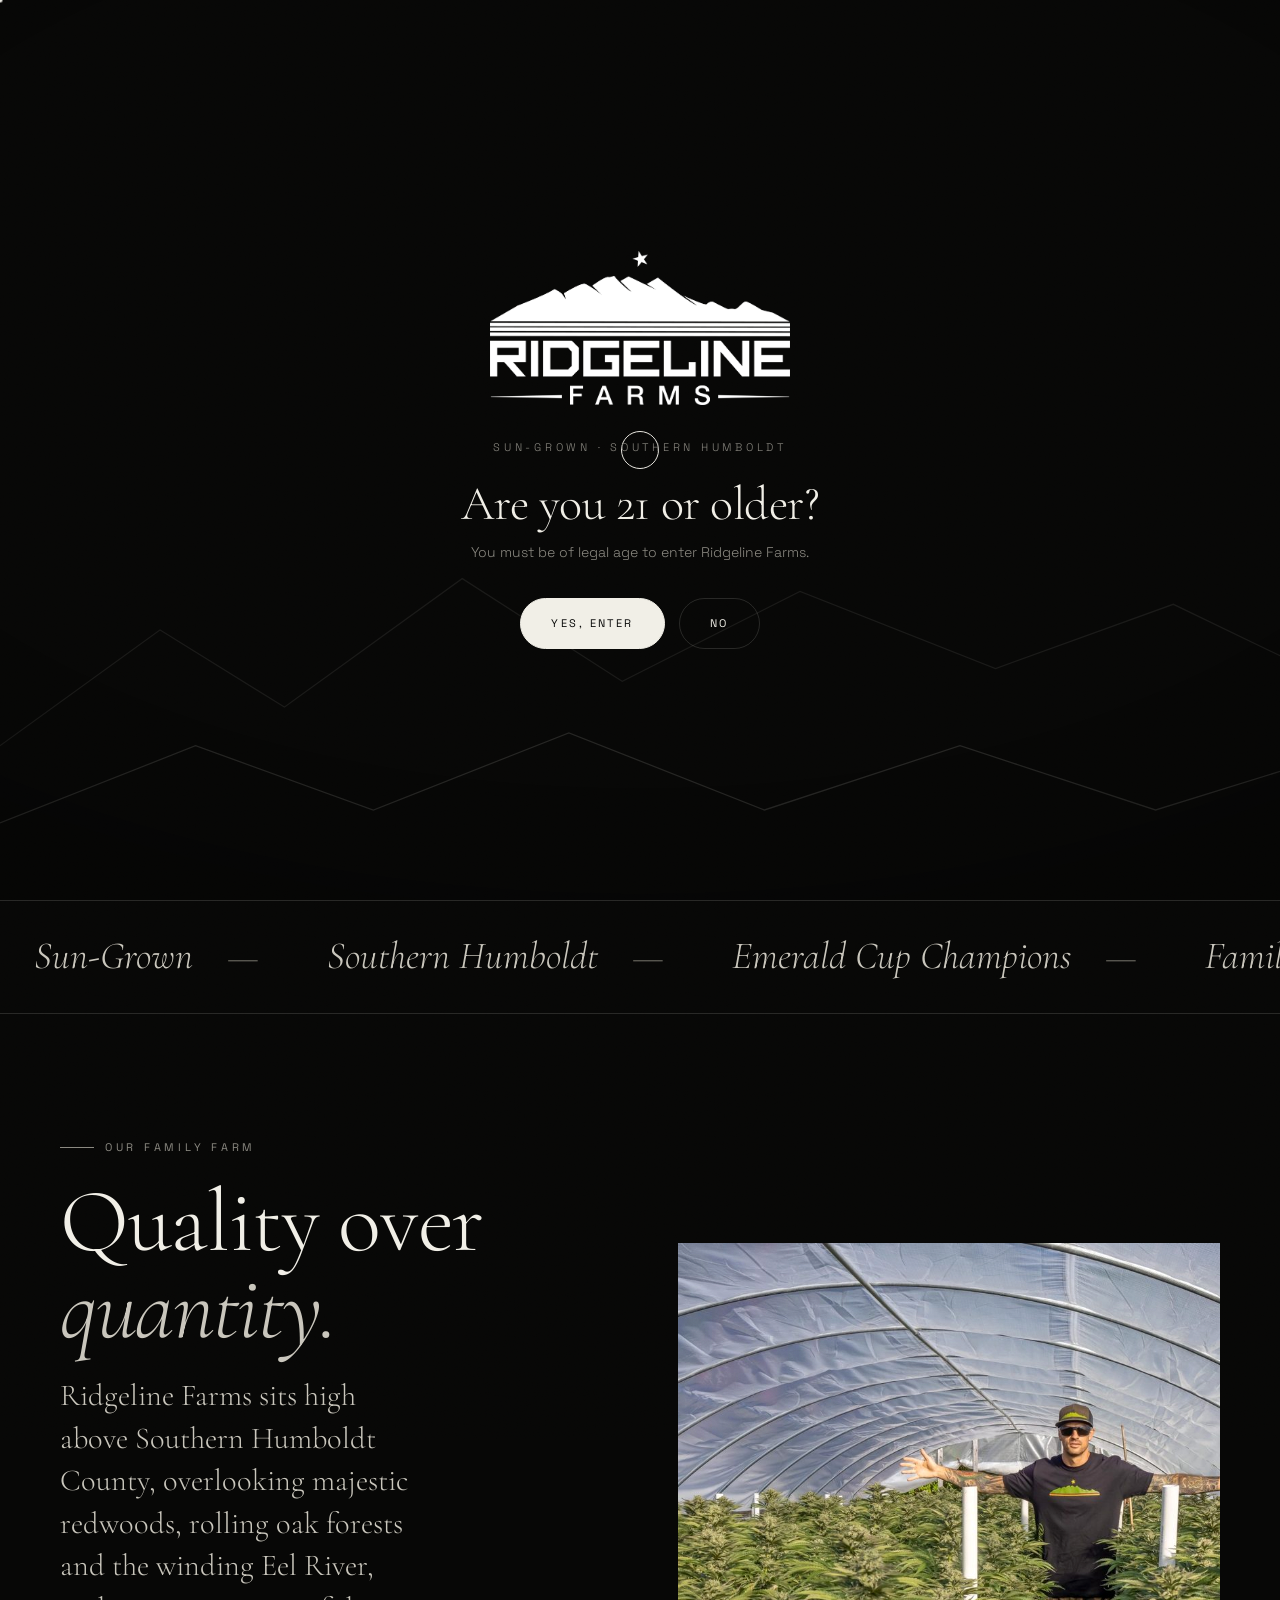
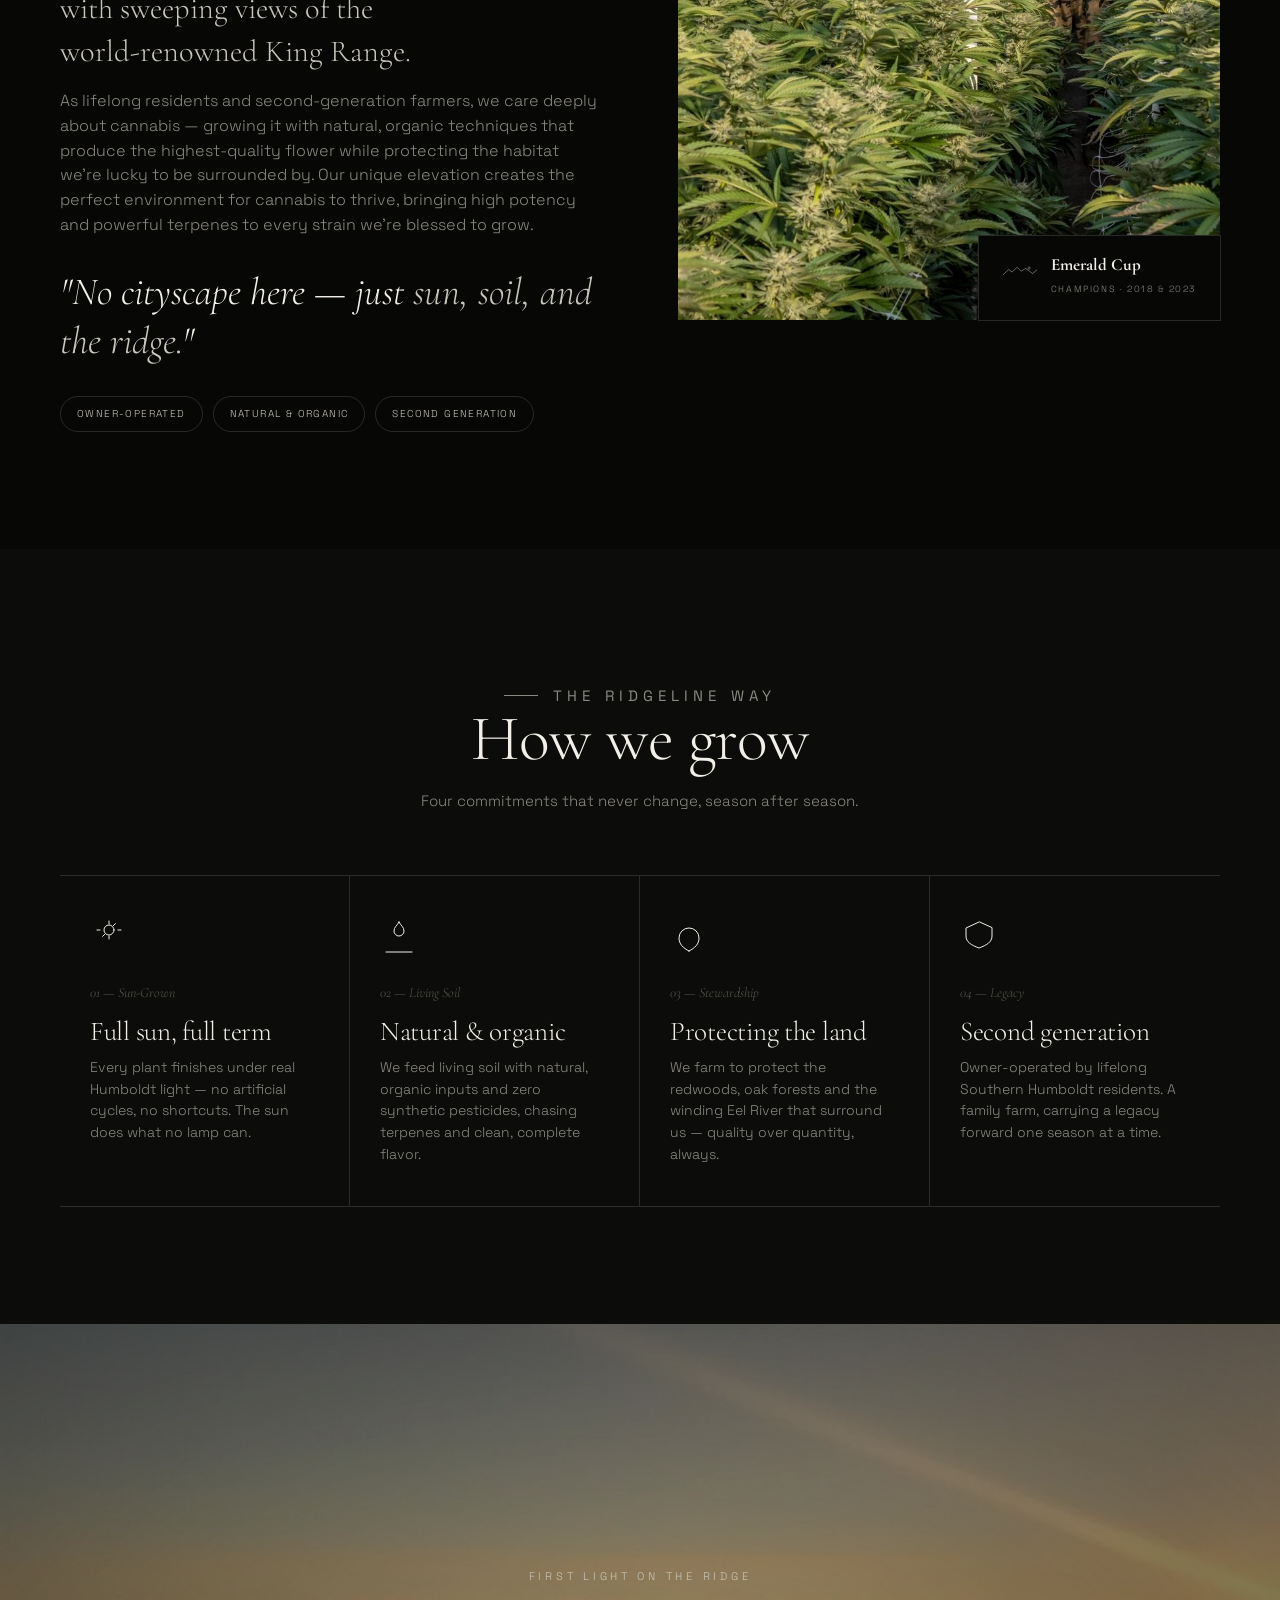
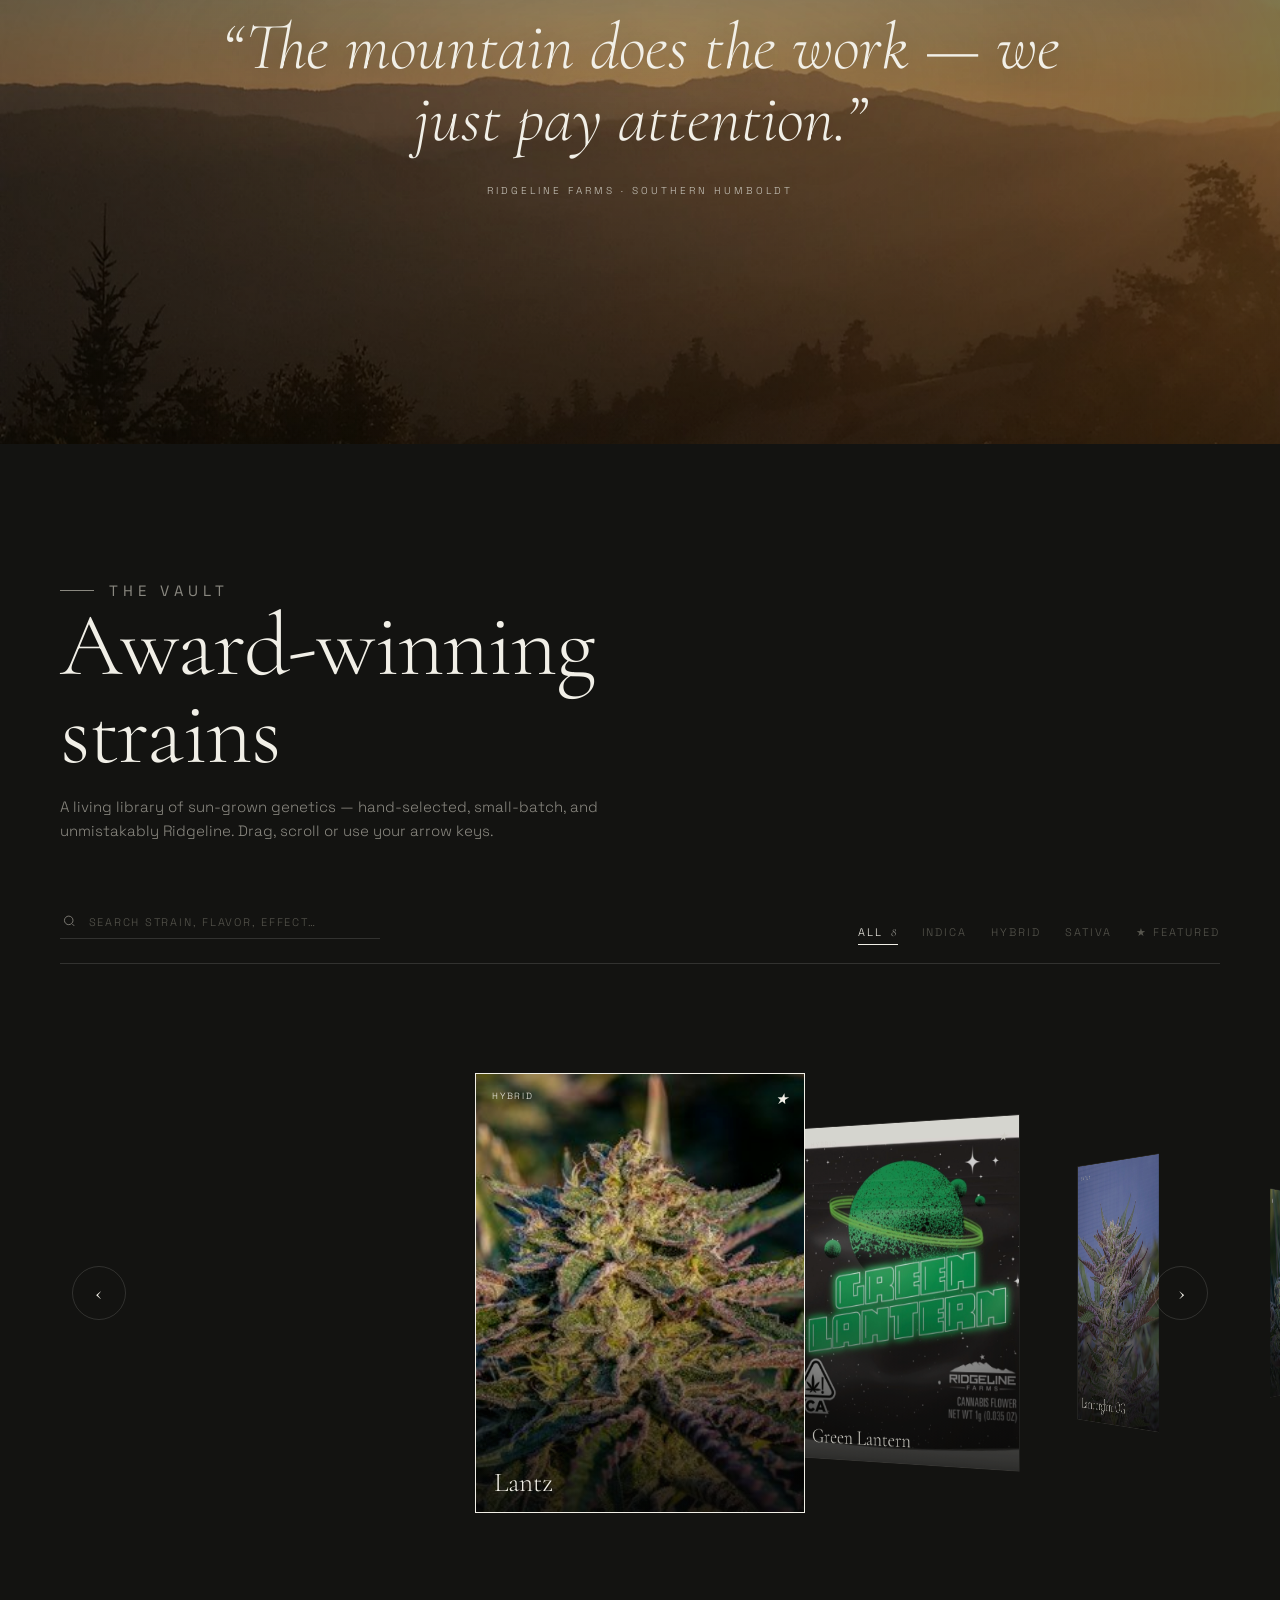
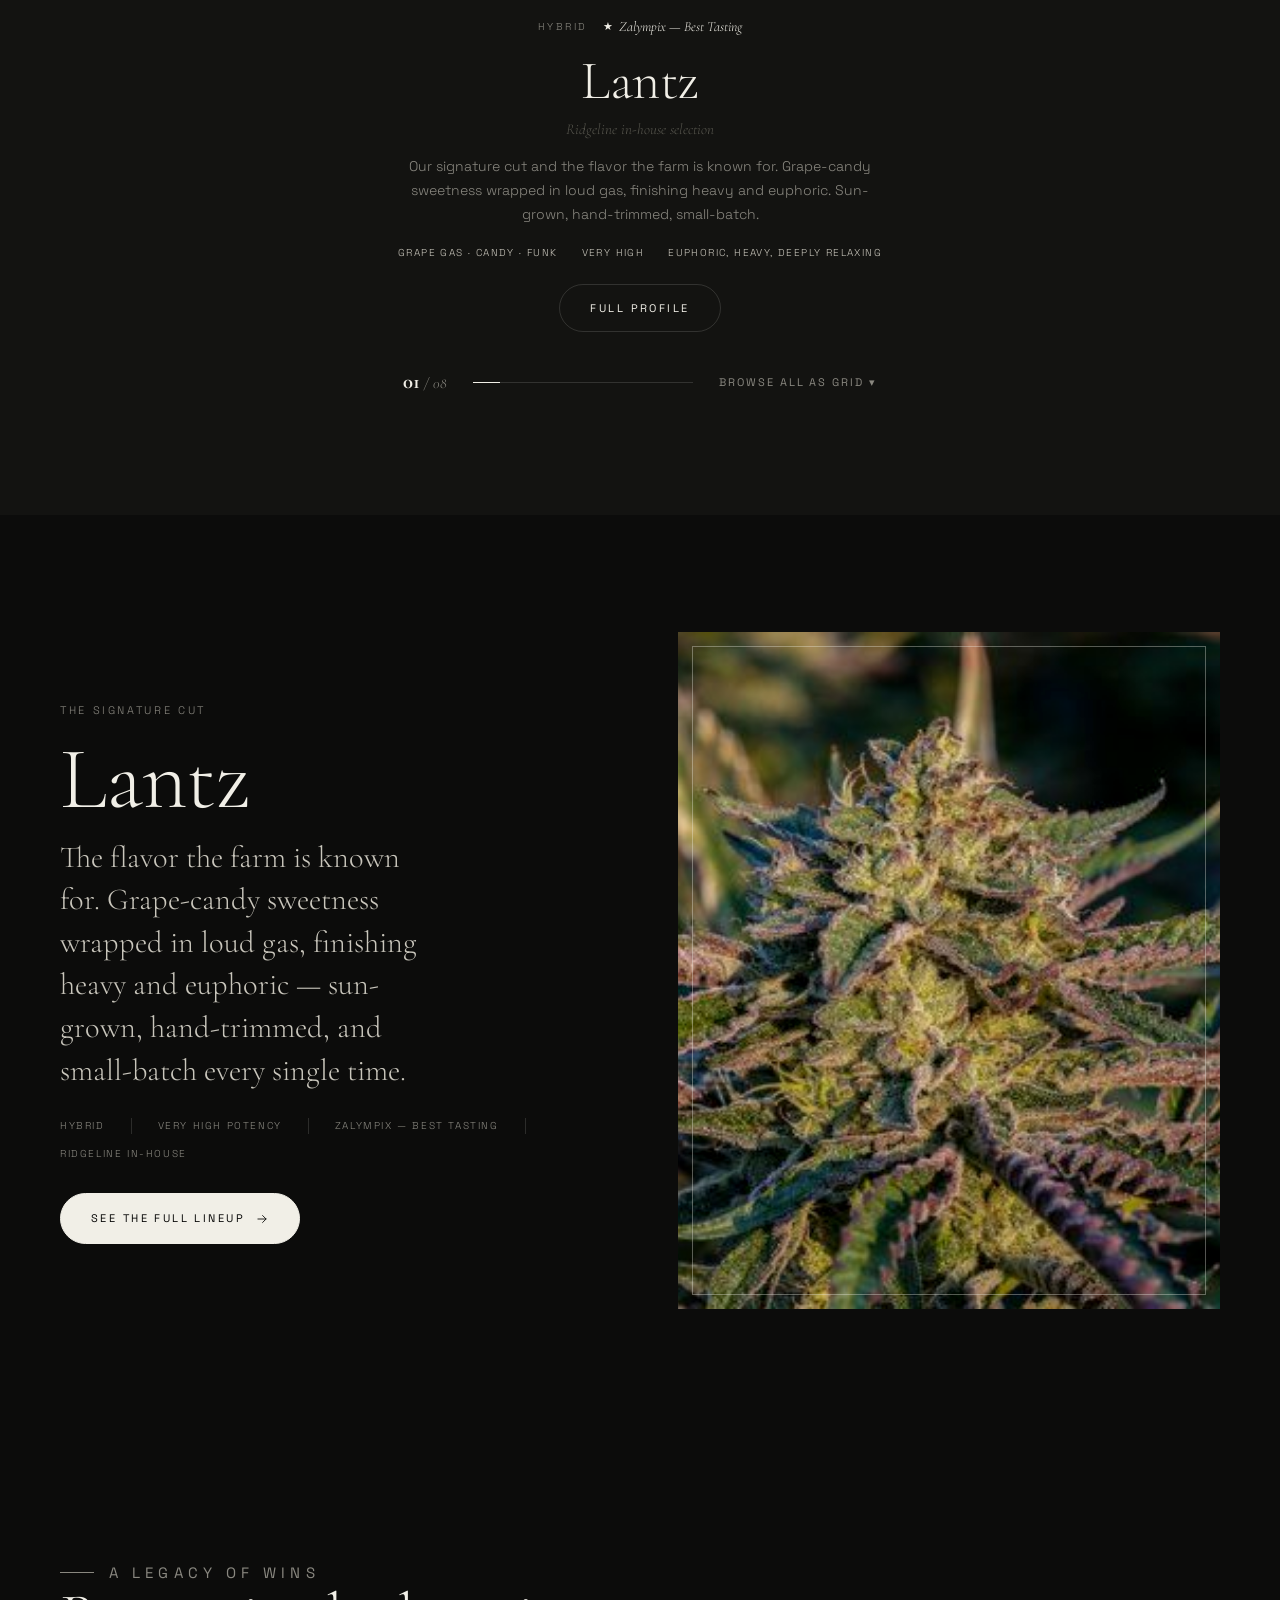
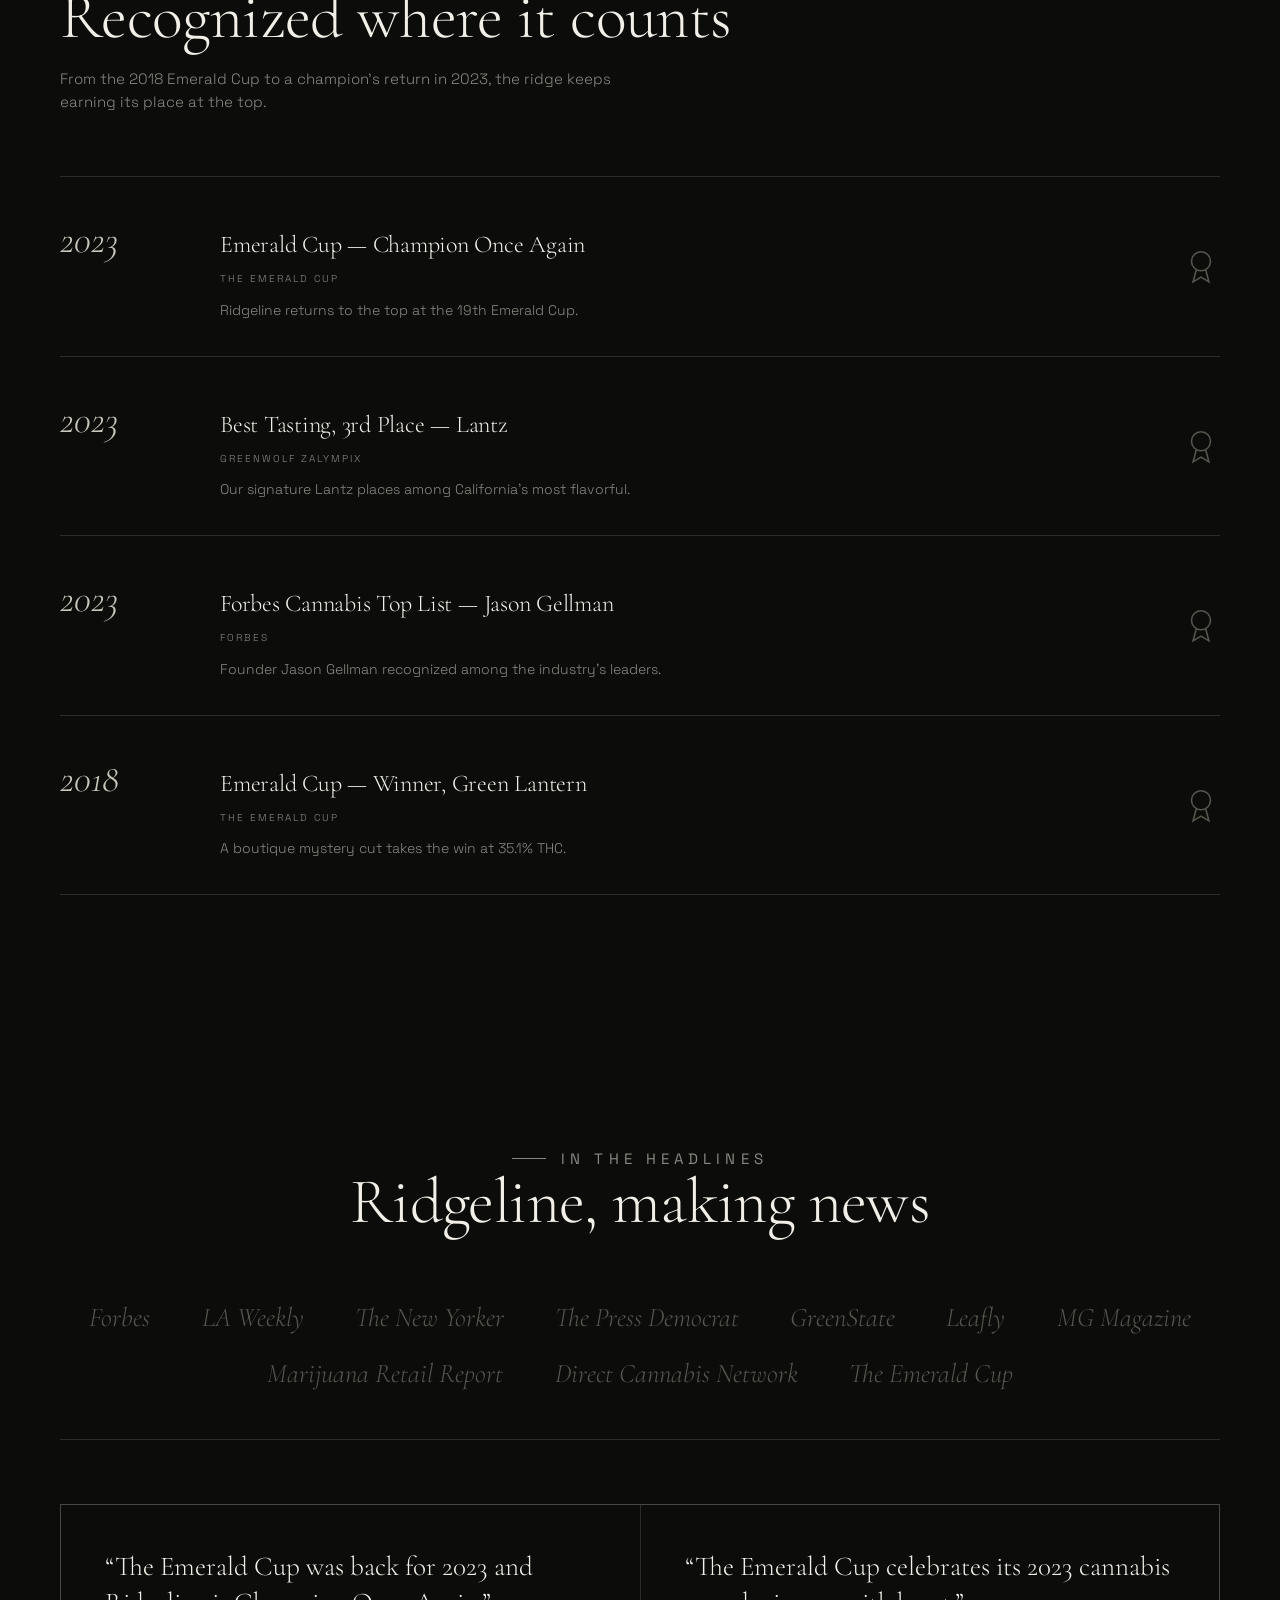
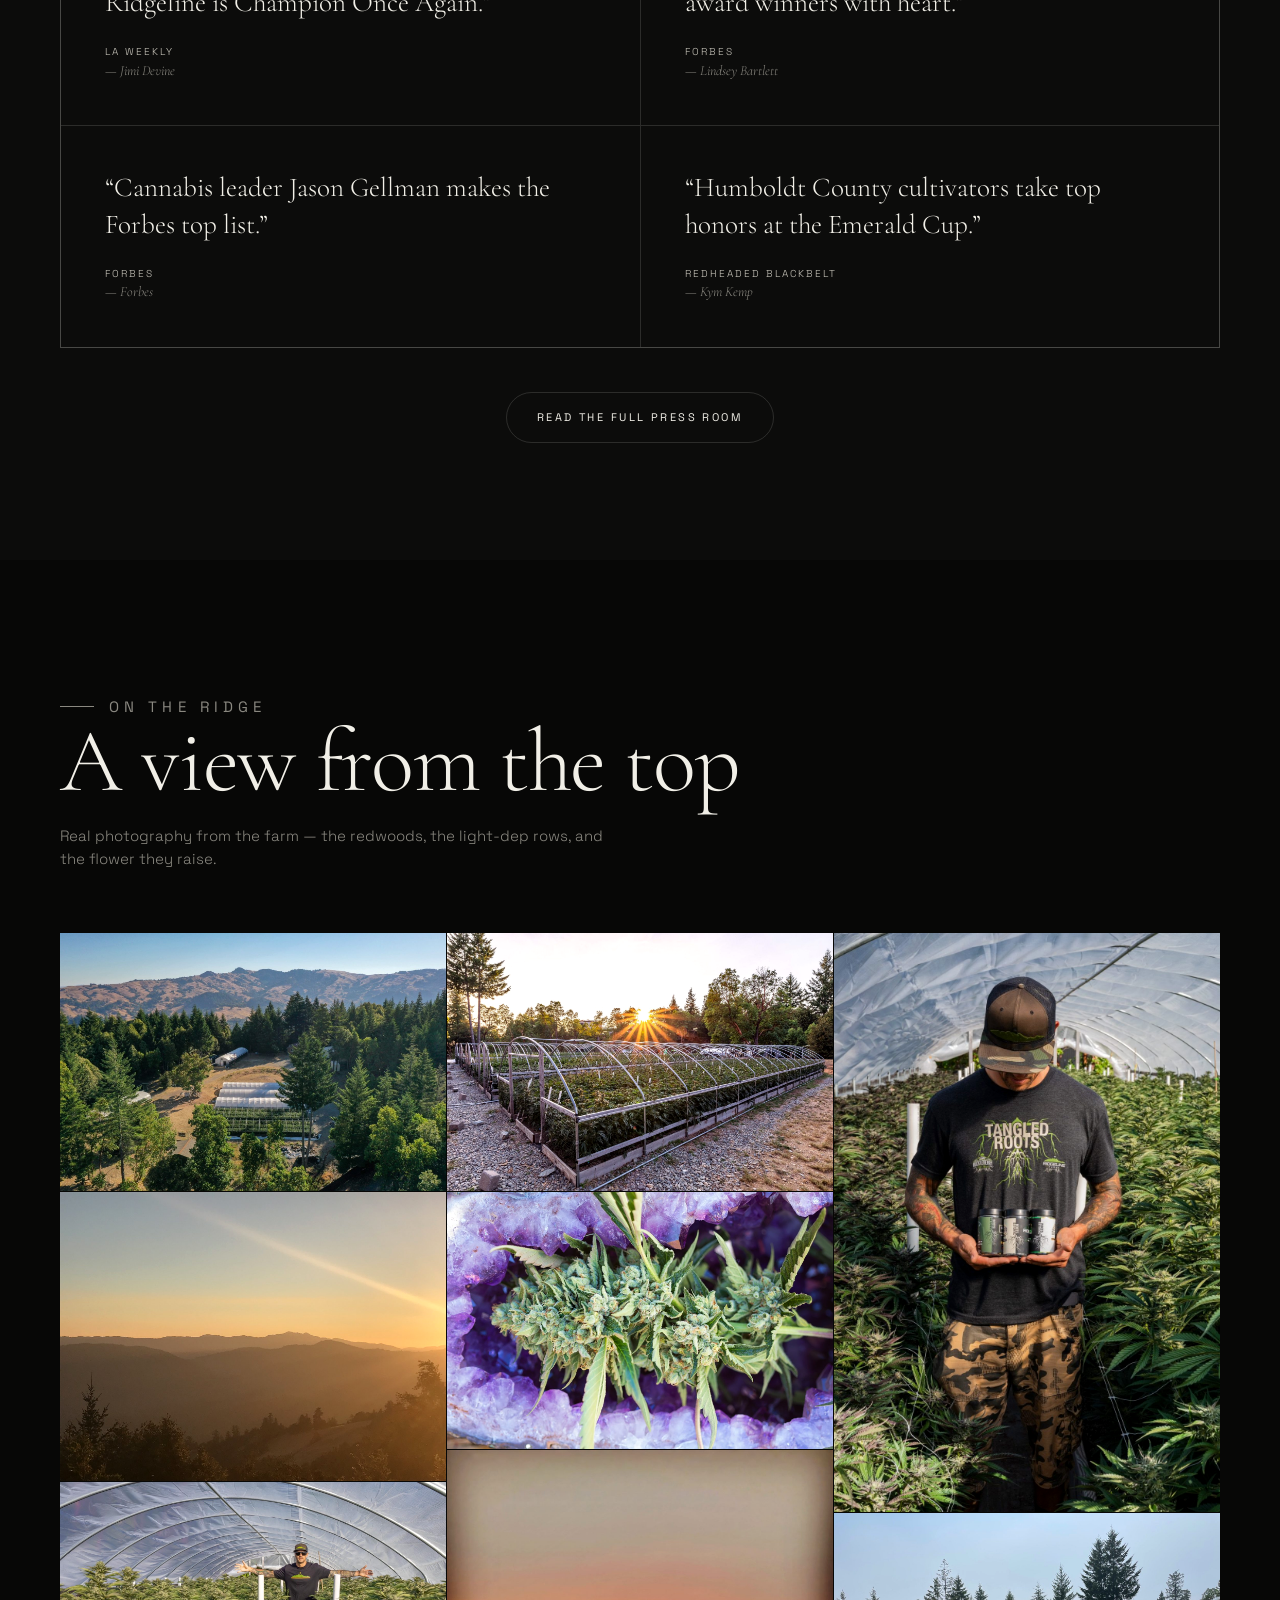
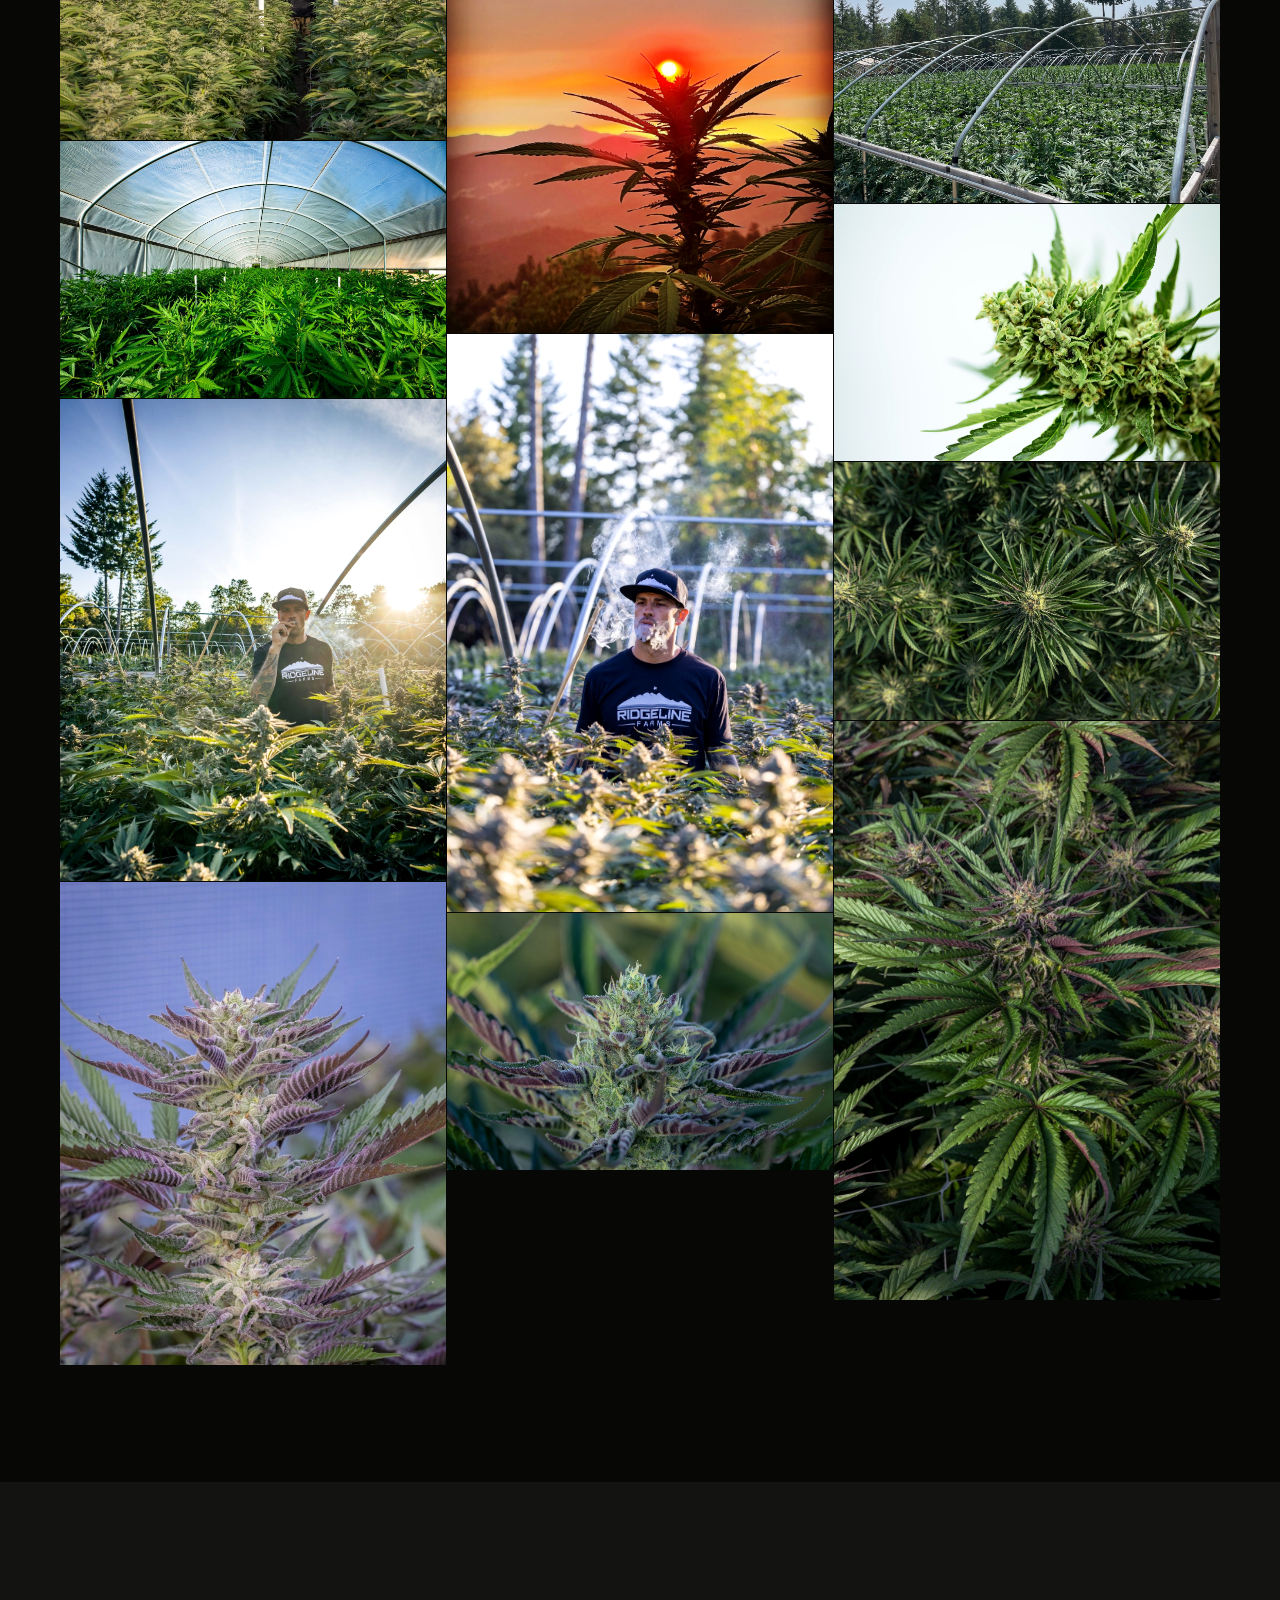
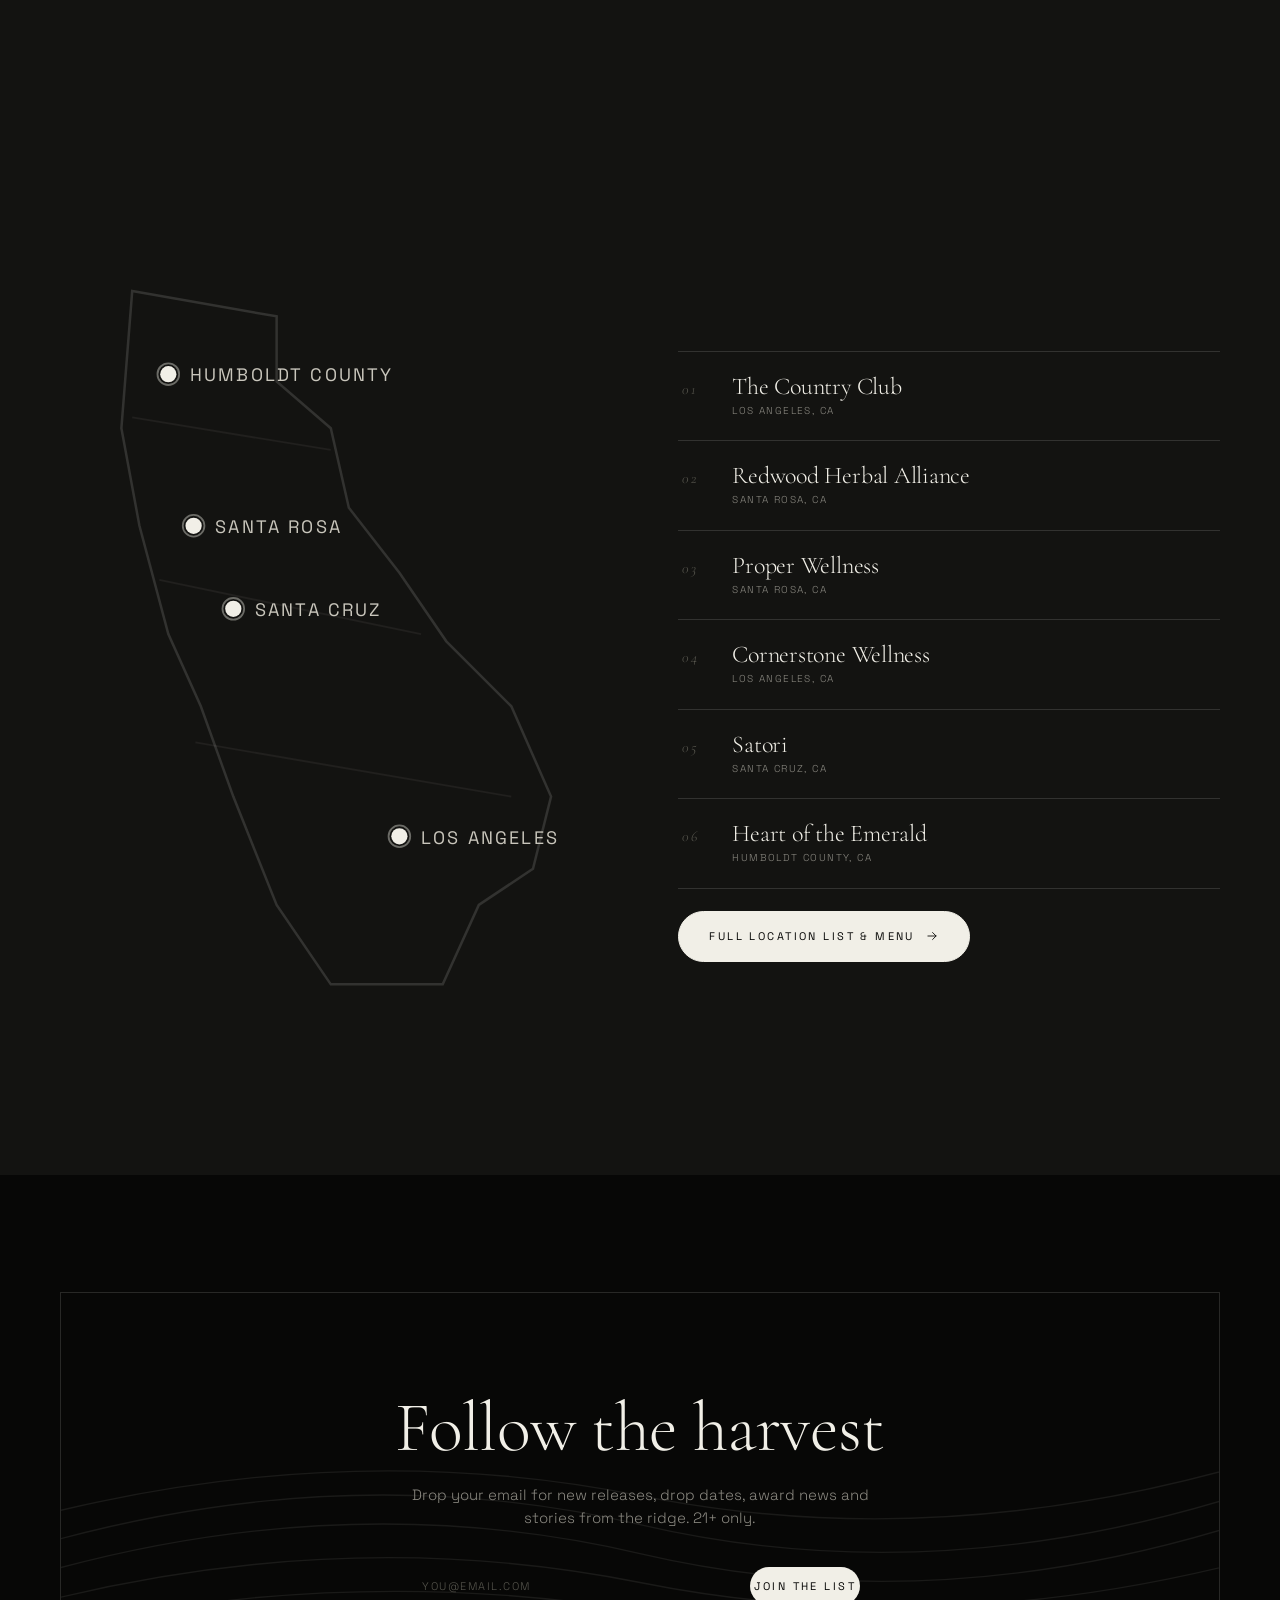
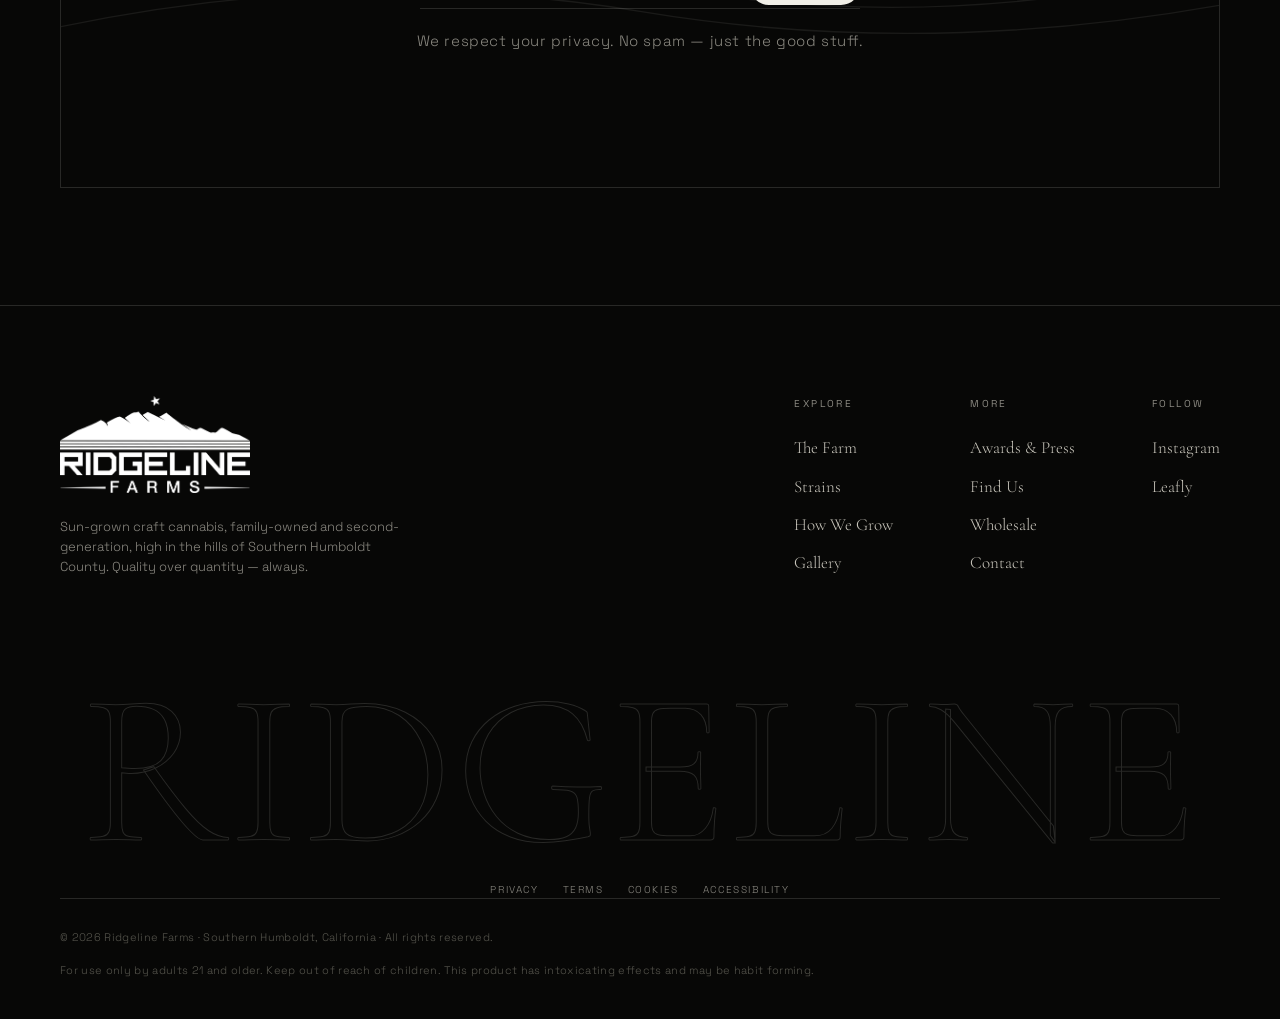
==== commit 5079850d: "Monochrome editorial redesign — B&W UI, colour photography, real logo - Rebuilt to a black-and-white" ====
--- a/index.html
+++ b/index.html
@@ -8,16 +8,25 @@
 <meta property="og:title" content="Ridgeline Farms — Sun-Grown Craft Cannabis">
 <meta property="og:description" content="Emerald Cup–winning, sun-grown flower from the heart of Southern Humboldt. A family farm, second generation, quality over quantity.">
 <meta property="og:type" content="website">
-<meta name="theme-color" content="#12150c">
+<meta name="theme-color" content="#070706">
 <link rel="icon" href="assets/favicon.ico" sizes="any">
 <link rel="icon" type="image/png" href="assets/favicon-32.png" sizes="32x32">
 <link rel="apple-touch-icon" href="assets/apple-touch-icon.png">
 <link rel="preconnect" href="https://fonts.googleapis.com">
 <link rel="preconnect" href="https://fonts.gstatic.com" crossorigin>
-<link href="https://fonts.googleapis.com/css2?family=Archivo:wght@400;500;600;700;800&family=Fraunces:ital,opsz,wght@0,9..144,400;0,9..144,500;0,9..144,600;0,9..144,700;1,9..144,400;1,9..144,600&display=swap" rel="stylesheet">
+<link href="https://fonts.googleapis.com/css2?family=Cormorant+Garamond:ital,wght@0,300;0,400;0,500;0,600;1,300;1,400;1,500&family=Space+Grotesk:wght@300;400;500;600;700&display=swap" rel="stylesheet">
 <link rel="stylesheet" href="styles.css">
 </head>
 <body>
+
+<!-- ============ LOADER ============ -->
+<div class="loader" id="loader">
+  <div class="loader-in">
+    <img class="loader-logo" src="assets/logo-white.png" alt="Ridgeline Farms">
+    <div class="loader-count">Sun-Grown · Southern Humboldt</div>
+    <div class="loader-bar"><span></span></div>
+  </div>
+</div>
 
 <!-- ============ NAV ============ -->
 <header class="nav" id="nav">
@@ -44,10 +53,6 @@
 <!-- ============ HERO ============ -->
 <section class="hero" id="hero">
   <div class="hero-photo" id="heroPhoto" data-img="assets/farm-1.jpg" aria-hidden="true"></div>
-  <div class="hero-sky" aria-hidden="true"></div>
-  <svg class="hero-rays" id="heroRays" aria-hidden="true"></svg>
-  <div class="hero-sun" aria-hidden="true"></div>
-  <svg class="hero-stars" id="heroStars" aria-hidden="true"></svg>
   <div class="hero-ridges" id="heroRidges" aria-hidden="true"></div>
 
   <div class="hero-inner">
@@ -63,10 +68,10 @@
       <a href="#story" class="btn ghost">Meet the farm</a>
     </div>
     <div class="hero-stats">
-      <div><b data-count="100" data-suffix="%">0</b><span>Sun-grown, always</span></div>
-      <div><b>2×</b><span>Emerald Cup wins</span></div>
-      <div><b data-count="35.1" data-dec="1" data-suffix="%">0</b><span>Peak potency</span></div>
-      <div><b>2</b><span>Generations farming</span></div>
+      <div><b>Sun-grown</b><span>Full term, full light</span></div>
+      <div><b>2×</b><span>Emerald Cup — '18 &amp; '23</span></div>
+      <div><b>2nd</b><span>Generation family farm</span></div>
+      <div><b>Est.</b><span>Southern Humboldt</span></div>
     </div>
   </div>
   <div class="scroll-hint" aria-hidden="true"><i></i>Scroll</div>
@@ -91,7 +96,7 @@
       </div>
     </div>
     <div class="story-media reveal d2">
-      <div class="frame"><img src="assets/farm-7.jpg" alt="Jason Gellman among the plants in a Ridgeline Farms light-deprivation greenhouse"></div>
+      <div class="frame"><img loading="lazy" src="assets/farm-7.jpg" alt="Jason Gellman among the plants in a Ridgeline Farms light-deprivation greenhouse"></div>
       <div class="badge-float">
         <span class="st mark"></span>
         <div><b>Emerald Cup</b><span>Champions · 2018 &amp; 2023</span></div>
@@ -109,6 +114,16 @@
       <p>Four commitments that never change, season after season.</p>
     </div>
     <div class="grow-grid" id="growGrid"></div>
+  </div>
+</section>
+
+<!-- ============ INTERLUDE ============ -->
+<section class="interlude">
+  <img loading="lazy" src="assets/old-3.jpg" alt="Misty ridges at first light above Southern Humboldt" data-parallax="50">
+  <div class="il-in reveal">
+    <p class="il-eyebrow">First light on the ridge</p>
+    <blockquote>“The mountain does the work — we just pay attention.”</blockquote>
+    <span class="il-cite">Ridgeline Farms · Southern Humboldt</span>
   </div>
 </section>
 
@@ -158,7 +173,7 @@
 <section class="sec dark" id="signature">
   <div class="wrap spotlight">
     <div class="reveal">
-      <span class="tag">The Signature Cut ✦</span>
+      <span class="tag">The Signature Cut</span>
       <h2>Lantz</h2>
       <p class="lead" style="color:var(--sage-2);margin-top:18px">The flavor the farm is known for. Grape-candy sweetness wrapped in loud gas, finishing heavy and euphoric — sun-grown, hand-trimmed, and small-batch every single time.</p>
       <div class="meta">
@@ -167,7 +182,7 @@
       <a href="strains.html" class="btn gold"><span>See the full lineup</span><svg viewBox="0 0 24 24"><path d="M5 12h14M13 6l6 6-6 6"/></svg></a>
     </div>
     <div class="spot-media reveal d2" data-tilt>
-      <img src="assets/lantz-1.jpg" alt="Lantz — Ridgeline Farms signature cut, frosty and resin-heavy">
+      <img loading="lazy" src="assets/lantz-1.jpg" alt="Lantz — Ridgeline Farms signature cut, frosty and resin-heavy">
       <span class="ring"></span>
     </div>
   </div>
@@ -264,8 +279,7 @@
 <footer class="footer">
   <div class="wrap">
     <div class="foot-top">
-      <div class="foot-brand">
-        <span class="mark"></span>
+      <div class="foot-brand"><img class="foot-logo" src="assets/logo-white.png" alt="Ridgeline Farms">
         <p>Sun-grown craft cannabis, family-owned and second-generation, high in the hills of Southern Humboldt County. Quality over quantity — always.</p>
       </div>
       <div class="foot-cols">
@@ -324,7 +338,7 @@
 <div class="age-gate" id="ageGate">
   <div class="bg-ridge" aria-hidden="true"></div>
   <div class="age-box">
-    <span class="mark"></span>
+    <img class="age-logo" src="assets/logo-white.png" alt="Ridgeline Farms">
     <div class="sun-line">Sun-Grown · Southern Humboldt</div>
     <h3>Are you 21 or older?</h3>
     <p>You must be of legal age to enter Ridgeline Farms.</p>
--- a/styles.css
+++ b/styles.css
@@ -1,646 +1,528 @@
 /* ============================================================
-   RIDGELINE FARMS — design system + engine styles
-   Heritage · sun-grown · Southern Humboldt
-   Display: Fraunces  ·  UI: Archivo
+   RIDGELINE FARMS — monochrome editorial system
+   Absolute black & white · Southern Humboldt
+   Display: Cormorant Garamond  ·  UI: Space Grotesk
    ============================================================ */
-
 :root{
-  /* earth + forest */
-  --bark:#12150c;          /* deepest forest/near-black */
-  --bark-2:#191d10;
-  --pine:#232a16;          /* deep green */
-  --pine-2:#2d3720;
-  --olive:#5c6b3c;         /* logo green */
-  --olive-2:#6f8047;
-  --fern:#7f9250;
-  --sage:#a7b585;
-  --sage-2:#c3ceac;
-  /* light / paper */
-  --paper:#f4efe3;
-  --paper-2:#ece4d2;
-  --cream:#e5dcc4;
-  --bone:#faf7ef;
-  /* metals / sun */
-  --gold:#e0a52e;
-  --gold-2:#c98b1e;
-  --amber:#eab14b;
-  --sun:#f4a94a;
-  --terra:#c8602f;
-  --rose:#b8506a;
-  /* ink */
-  --ink:#191d0f;
-  --ink-2:#3f4630;
-  --ink-3:#6a7154;
-  --line:rgba(25,29,15,.14);
-  --line-d:rgba(240,235,215,.16);
-
-  --maxw:1240px;
-  --r:18px; --r-lg:26px;
-  --sans:"Archivo",system-ui,-apple-system,"Segoe UI",sans-serif;
-  --serif:"Fraunces",Georgia,"Times New Roman",serif;
-  --shadow:0 18px 50px -22px rgba(10,14,6,.55);
-  --shadow-lg:0 40px 90px -40px rgba(8,12,4,.7);
-  --ease:cubic-bezier(.22,.61,.36,1);
+  --black:#070706;
+  --ink:#0c0c0b;
+  --panel:#131311;
+  --white:#f1efe7;
+  --smoke:#c9c6bc;
+  --gray:#8a8880;
+  --dim:#57564e;
+  --line:rgba(241,239,231,.14);
+  --line-2:rgba(241,239,231,.06);
+  --serif:'Cormorant Garamond',Georgia,'Times New Roman',serif;
+  --sans:'Space Grotesk',-apple-system,BlinkMacSystemFont,'Segoe UI',sans-serif;
+  --ease:cubic-bezier(.19,1,.22,1);
+  --maxw:1300px;
+  /* legacy aliases → monochrome (old inline styles resolve gracefully) */
+  --amber:var(--gray);--gold:var(--white);--gold-2:var(--smoke);--sun:var(--white);--terra:var(--white);--rose:var(--smoke);
+  --olive:var(--smoke);--olive-2:var(--smoke);--fern:var(--gray);--sage:var(--gray);--sage-2:var(--smoke);
+  --ink-2:var(--gray);--ink-3:var(--dim);--paper:var(--white);--paper-2:var(--panel);--cream:var(--smoke);--bone:var(--white);
+  --pine:var(--ink);--pine-2:var(--ink);--bark:var(--black);--bark-2:var(--ink);
 }
 
-*{box-sizing:border-box}
+*{margin:0;padding:0;box-sizing:border-box}
 html{scroll-behavior:smooth;-webkit-text-size-adjust:100%;overflow-x:clip}
 body{
-  margin:0;font-family:var(--sans);color:var(--ink);
-  background:var(--paper);
-  font-size:clamp(15px,1.05vw,17px);line-height:1.62;
-  -webkit-font-smoothing:antialiased;overflow-x:clip;
+  background:var(--black);color:var(--white);font-family:var(--sans);font-weight:300;
+  line-height:1.55;overflow-x:clip;-webkit-font-smoothing:antialiased;cursor:none;
 }
+@media(hover:none){body{cursor:auto}}
+@media(max-width:900px){body{cursor:auto}}
 img{max-width:100%;display:block}
 a{color:inherit;text-decoration:none}
-h1,h2,h3,h4{font-family:var(--serif);font-weight:600;line-height:1.02;margin:0;letter-spacing:-.01em}
+button{font-family:inherit;cursor:none;color:inherit}
+@media(max-width:900px){button{cursor:pointer}}
+::selection{background:var(--white);color:var(--black)}
+:focus-visible{outline:1px solid var(--white);outline-offset:4px}
+.wrap{max-width:var(--maxw);margin-inline:auto;padding-inline:clamp(20px,5vw,60px)}
+
+h1,h2,h3,h4{font-family:var(--serif);font-weight:300;line-height:1;margin:0;letter-spacing:-.01em}
 .serif{font-family:var(--serif)}
-::selection{background:var(--olive);color:var(--bone)}
-:focus-visible{outline:2.5px solid var(--gold);outline-offset:3px;border-radius:6px}
-.wrap{max-width:var(--maxw);margin-inline:auto;padding-inline:clamp(18px,5vw,44px)}
-
-/* ---------- kicker / titles ---------- */
-.kicker{
-  font-family:var(--sans);font-weight:700;text-transform:uppercase;
-  letter-spacing:.34em;font-size:.72rem;color:var(--olive);
-  display:inline-flex;align-items:center;gap:.7em;margin:0 0 18px;
+em,.i{font-style:italic}
+
+/* photography → full colour, subtle editorial grade */
+.hero-photo,.ph-photo,.story-media img,.spot-media img,.cf-card img,.gtile img,
+.gallery img,.video-feature img,.modal-img img,.interlude img{filter:contrast(1.03) saturate(1.02)}
+
+/* ---------- film grain + vignette ---------- */
+.grain{position:fixed;inset:-60%;width:220%;height:220%;pointer-events:none;z-index:9998;opacity:.05;
+  background-image:url("data:image/svg+xml;utf8,<svg xmlns='http://www.w3.org/2000/svg' width='200' height='200'><filter id='n'><feTurbulence type='fractalNoise' baseFrequency='0.9' numOctaves='2' stitchTiles='stitch'/></filter><rect width='100%25' height='100%25' filter='url(%23n)'/></svg>");
+  animation:grain 8s steps(6) infinite;mix-blend-mode:overlay}
+@keyframes grain{0%,100%{transform:translate(0,0)}10%{transform:translate(-5%,-5%)}30%{transform:translate(3%,-8%)}50%{transform:translate(-4%,6%)}70%{transform:translate(6%,3%)}90%{transform:translate(-2%,7%)}}
+.vignette{position:fixed;inset:0;pointer-events:none;z-index:9997;background:radial-gradient(125% 95% at 50% 38%,transparent 52%,rgba(0,0,0,.55) 100%)}
+
+/* ---------- custom cursor ---------- */
+.cursor,.cursor-dot{position:fixed;top:0;left:0;pointer-events:none;z-index:10000;border-radius:50%;transform:translate(-50%,-50%);mix-blend-mode:difference}
+.cursor{width:38px;height:38px;border:1px solid var(--white);transition:width .35s var(--ease),height .35s var(--ease),background .35s var(--ease),opacity .3s}
+.cursor-dot{width:5px;height:5px;background:var(--white);transition:opacity .3s}
+.cursor.grow{width:76px;height:76px;background:var(--white)}
+.cursor.hide,.cursor-dot.hide{opacity:0}
+.cursor .clabel{position:absolute;inset:0;display:grid;place-items:center;font-family:var(--sans);font-size:9px;letter-spacing:.18em;text-transform:uppercase;color:var(--black);opacity:0;transition:opacity .3s;font-weight:500}
+.cursor.grow .clabel{opacity:1}
+@media(hover:none),(max-width:900px){.cursor,.cursor-dot{display:none}}
+
+/* ---------- loader ---------- */
+.loader{position:fixed;inset:0;z-index:10001;background:var(--black);display:grid;place-items:center;transition:opacity .8s var(--ease),visibility .8s}
+.loader.done{opacity:0;visibility:hidden;pointer-events:none}
+.loader-in{text-align:center}
+.loader svg{width:min(60vw,340px);height:auto;overflow:visible}
+.loader .lp{fill:none;stroke:var(--white);stroke-width:1.2;stroke-dasharray:1;stroke-dashoffset:1;animation:draw 1.6s var(--ease) forwards}
+.loader-logo{width:min(56vw,300px);height:auto;margin:0 auto;opacity:0;animation:logoIn 1.3s .15s var(--ease) forwards}
+@keyframes logoIn{from{opacity:0;transform:translateY(14px) scale(.98);filter:blur(4px)}to{opacity:1;transform:none;filter:none}}
+.loader-word{margin-top:26px;font-family:var(--sans);font-size:11px;letter-spacing:.5em;text-transform:uppercase;color:var(--gray);padding-left:.5em;opacity:0;animation:fade 1s .6s forwards}
+.loader-count{margin-top:22px;font-family:var(--sans);font-size:10px;letter-spacing:.34em;text-transform:uppercase;color:var(--gray);opacity:0;animation:fade 1s .6s forwards}
+.loader-bar{width:120px;height:1px;background:var(--line);margin:22px auto 0;overflow:hidden}
+.loader-bar span{display:block;height:100%;width:0;background:var(--white);animation:loadBar 1.7s .25s var(--ease) forwards}
+@keyframes loadBar{to{width:100%}}
+@keyframes draw{to{stroke-dashoffset:0}}
+@keyframes fade{to{opacity:1}}
+
+/* ---------- eyebrow / kicker ---------- */
+.kicker,.eyebrow{font-family:var(--sans);font-weight:400;text-transform:uppercase;letter-spacing:.34em;font-size:11px;color:var(--gray);
+  display:inline-flex;align-items:center;gap:1em;margin:0 0 22px}
+.kicker::before{content:"";width:34px;height:1px;background:var(--gray)}
+.sec-head.center .kicker{justify-content:center}
+.idx{font-family:var(--serif);font-style:italic;font-size:15px;color:var(--dim);margin-right:.4em}
+
+.title-xl{font-family:var(--serif);font-weight:300;font-size:clamp(2.8rem,7vw,6rem);line-height:.98;letter-spacing:-.015em}
+.title-lg{font-family:var(--serif);font-weight:300;font-size:clamp(2.2rem,5vw,4rem);line-height:1}
+.hl{font-style:italic;color:var(--smoke)}
+.lead{font-family:var(--serif);font-weight:300;font-size:clamp(1.3rem,2.4vw,1.9rem);line-height:1.4;color:var(--smoke);max-width:24ch}
+p{color:var(--gray)}
+
+/* ---------- buttons / links ---------- */
+.btn{display:inline-flex;align-items:center;gap:.9em;background:transparent;color:var(--white);
+  font-family:var(--sans);font-weight:400;font-size:11px;letter-spacing:.22em;text-transform:uppercase;
+  padding:16px 30px;border-radius:44px;border:1px solid var(--line);cursor:none;position:relative;overflow:hidden;
+  transition:color .5s var(--ease),border-color .5s var(--ease)}
+.btn::before{content:"";position:absolute;inset:0;background:var(--white);transform:translateY(101%);transition:transform .5s var(--ease);z-index:0}
+.btn>*{position:relative;z-index:1}
+.btn:hover{color:var(--black);border-color:var(--white)}
+.btn:hover::before{transform:translateY(0)}
+.btn svg{width:14px;height:14px;fill:none;stroke:currentColor;stroke-width:1.5;stroke-linecap:round;stroke-linejoin:round}
+.btn.gold,.btn.olive,.btn.light{background:var(--white);color:var(--black);border-color:var(--white)}
+.btn.gold::before,.btn.olive::before,.btn.light::before{background:var(--black)}
+.btn.gold:hover,.btn.olive:hover,.btn.light:hover{color:var(--white);border-color:var(--white)}
+.btn.ghost{background:transparent}
+.link-u{position:relative;font-family:var(--sans);font-size:12px;letter-spacing:.16em;text-transform:uppercase}
+.link-u::after{content:"";position:absolute;left:0;right:0;bottom:-4px;height:1px;background:currentColor;transform:scaleX(0);transform-origin:right;transition:transform .5s var(--ease)}
+.link-u:hover::after{transform:scaleX(1);transform-origin:left}
+
+/* ============================================================ NAV ============ */
+.nav{position:fixed;top:0;left:0;right:0;z-index:70;display:flex;align-items:center;justify-content:space-between;
+  padding:22px clamp(20px,5vw,60px);gap:18px;transition:padding .5s var(--ease),background .5s,border-color .5s;border-bottom:1px solid transparent}
+.nav.scrolled{padding-block:15px;background:rgba(7,7,6,.72);backdrop-filter:blur(16px);border-color:var(--line-2)}
+.brand{display:flex;align-items:center;gap:13px;z-index:2}
+.brand .mark{width:34px;height:26px;flex:none;color:var(--white)}
+.brand .mark svg{width:100%;height:100%;display:block}
+.brand .wordmark{display:flex;flex-direction:column;line-height:1.1}
+.brand .wordmark b{font-family:var(--sans);font-weight:500;font-size:13px;letter-spacing:.24em;text-transform:uppercase}
+.brand .wordmark span{font-family:var(--sans);font-weight:300;font-size:8.5px;letter-spacing:.34em;color:var(--gray);text-transform:uppercase;margin-top:3px}
+.nav-links{display:flex;align-items:center;gap:34px}
+.nav-links a{font-family:var(--sans);font-weight:300;font-size:11px;letter-spacing:.2em;text-transform:uppercase;color:var(--smoke);position:relative;transition:color .3s}
+.nav-links a::after{content:"";position:absolute;left:0;right:0;bottom:-6px;height:1px;background:var(--white);transform:scaleX(0);transform-origin:right;transition:transform .45s var(--ease)}
+.nav-links a:hover{color:var(--white)}
+.nav-links a:hover::after{transform:scaleX(1);transform-origin:left}
+.nav-right{display:flex;align-items:center;gap:22px;z-index:2}
+.socials-mini{display:flex;gap:12px}
+.socials-mini a{width:30px;height:30px;display:grid;place-items:center;color:var(--smoke);transition:color .3s,transform .3s}
+.socials-mini a:hover{color:var(--white);transform:translateY(-2px)}
+.socials-mini svg{width:16px;height:16px}
+.nav-cta{padding:12px 22px!important;font-size:10px!important}
+.burger{display:none;width:40px;height:40px;background:none;border:0;position:relative;z-index:80}
+.burger i{position:absolute;left:8px;right:8px;height:1px;background:var(--white);transition:.4s var(--ease)}
+.burger i:nth-child(1){top:16px}.burger i:nth-child(2){top:21px}.burger i:nth-child(3){top:26px}
+.burger.x i:nth-child(1){top:21px;transform:rotate(45deg)}
+.burger.x i:nth-child(2){opacity:0}
+.burger.x i:nth-child(3){top:21px;transform:rotate(-45deg)}
+@media(max-width:900px){
+  .nav-links{position:fixed;inset:0;flex-direction:column;justify-content:center;gap:14px;background:var(--black);transform:translateY(-100%);transition:transform .6s var(--ease)}
+  .nav-links.open{transform:none}
+  .nav-links a{font-family:var(--serif);font-size:34px;letter-spacing:0;text-transform:none;color:var(--white)}
+  .nav-links a::after{display:none}
+  .socials-mini,.nav-cta{display:none}
+  .burger{display:block}
 }
-.kicker::before{content:"";width:26px;height:1px;background:var(--olive);opacity:.6}
-.on-dark .kicker,.dark .kicker{color:var(--amber)}
-.on-dark .kicker::before{background:var(--amber)}
-.title-xl{
-  font-size:clamp(2.4rem,6.4vw,5rem);line-height:.95;letter-spacing:-.02em;
-}
-.title-lg{font-size:clamp(2rem,4.6vw,3.4rem)}
-.hl{color:var(--olive);font-style:italic}
-.on-dark .hl{color:var(--amber)}
-.lead{font-size:clamp(1.05rem,1.5vw,1.28rem);color:var(--ink-2);max-width:56ch}
-.on-dark{color:var(--paper)}
-.on-dark .lead{color:var(--sage-2)}
-
-/* ---------- buttons ---------- */
-.btn{
-  --bg:var(--ink);--fg:var(--bone);
-  display:inline-flex;align-items:center;gap:.6em;
-  background:var(--bg);color:var(--fg);
-  font-family:var(--sans);font-weight:600;font-size:.95rem;
-  padding:.92em 1.5em;border-radius:999px;border:1.6px solid var(--bg);
-  cursor:pointer;position:relative;overflow:hidden;
-  transition:transform .3s var(--ease),box-shadow .3s var(--ease),background .3s,color .3s,border-color .3s;
-  box-shadow:0 12px 28px -14px rgba(15,20,8,.6);
-}
-.btn svg{width:1.05em;height:1.05em;fill:none;stroke:currentColor;stroke-width:2.2;stroke-linecap:round;stroke-linejoin:round;transition:transform .3s var(--ease)}
-.btn:hover{transform:translateY(-3px);box-shadow:0 20px 40px -16px rgba(15,20,8,.7)}
-.btn:hover svg{transform:translateX(4px)}
-.btn.gold{--bg:var(--gold);--fg:#1c1605;border-color:var(--gold)}
-.btn.olive{--bg:var(--olive);--fg:var(--bone);border-color:var(--olive)}
-.btn.ghost{--bg:transparent;--fg:var(--ink);border-color:var(--ink);box-shadow:none}
-.btn.ghost:hover{background:var(--ink);color:var(--bone)}
-.on-dark .btn.ghost,.dark .btn.ghost{--fg:var(--paper);border-color:rgba(240,235,215,.5)}
-.on-dark .btn.ghost:hover{background:var(--paper);color:var(--ink)}
-.btn.light{--bg:var(--bone);--fg:var(--ink);border-color:var(--bone)}
-
-/* ============================================================
-   NAV
-   ============================================================ */
-.nav{
-  position:fixed;top:0;left:0;right:0;z-index:70;
-  display:flex;align-items:center;justify-content:space-between;
-  padding:16px clamp(18px,5vw,44px);gap:18px;
-  transition:background .4s,backdrop-filter .4s,box-shadow .4s,padding .4s;
-}
-.nav.scrolled{
-  background:rgba(244,239,227,.86);backdrop-filter:blur(14px) saturate(1.2);
-  box-shadow:0 1px 0 var(--line),0 12px 30px -24px rgba(10,14,6,.6);padding-block:11px;
-}
-.brand{display:flex;align-items:center;gap:11px;z-index:2}
-.brand .mark{width:38px;height:38px;flex:none}
-.brand .mark svg{width:100%;height:100%;display:block}
-.brand .wordmark{display:flex;flex-direction:column;line-height:1}
-.brand .wordmark b{font-family:var(--serif);font-weight:600;font-size:1.16rem;letter-spacing:.02em;color:var(--ink)}
-.brand .wordmark span{font-family:var(--sans);font-weight:600;font-size:.56rem;letter-spacing:.42em;color:var(--olive);text-transform:uppercase;margin-top:2px}
-.nav:not(.scrolled) .brand .wordmark b{color:var(--bone)}
-.nav:not(.scrolled) .brand .wordmark span{color:var(--amber)}
-.nav:not(.scrolled).on-light-top .brand .wordmark b{color:var(--ink)}
-
-.nav-links{display:flex;align-items:center;gap:6px}
-.nav-links a{
-  font-family:var(--sans);font-weight:500;font-size:.9rem;color:var(--ink);
-  padding:.5em .8em;border-radius:999px;position:relative;transition:color .25s,background .25s;
-}
-.nav:not(.scrolled) .nav-links a{color:var(--bone)}
-.nav-links a::after{content:"";position:absolute;left:.8em;right:.8em;bottom:.28em;height:1.5px;background:currentColor;transform:scaleX(0);transform-origin:left;transition:transform .3s var(--ease);opacity:.6}
-.nav-links a:hover::after{transform:scaleX(1)}
-.nav-right{display:flex;align-items:center;gap:14px;z-index:2}
-.socials-mini{display:flex;gap:4px}
-.socials-mini a{width:34px;height:34px;display:grid;place-items:center;border-radius:50%;color:var(--ink);transition:.25s;border:1px solid transparent}
-.nav:not(.scrolled) .socials-mini a{color:var(--bone)}
-.socials-mini a:hover{background:var(--olive);color:var(--bone);transform:translateY(-2px)}
-.socials-mini svg{width:17px;height:17px}
-.nav-cta{white-space:nowrap;padding:.62em 1.1em!important;font-size:.86rem!important}
-
-.burger{display:none;width:42px;height:42px;background:none;border:0;cursor:pointer;position:relative;z-index:80}
-.burger i{position:absolute;left:9px;right:9px;height:2px;background:var(--ink);border-radius:2px;transition:.35s var(--ease)}
-.nav:not(.scrolled) .burger i{background:var(--bone)}
-.burger i:nth-child(1){top:14px}.burger i:nth-child(2){top:20px}.burger i:nth-child(3){top:26px}
-.burger.x i{background:var(--ink)}
-.burger.x i:nth-child(1){top:20px;transform:rotate(45deg)}
-.burger.x i:nth-child(2){opacity:0}
-.burger.x i:nth-child(3){top:20px;transform:rotate(-45deg)}
-
-@media(max-width:940px){
-  .nav-links{
-    position:fixed;inset:0;flex-direction:column;justify-content:center;gap:8px;
-    background:var(--bark);color:var(--bone);transform:translateX(100%);transition:transform .5s var(--ease);
-  }
-  .nav-links.open{transform:none}
-  .nav-links a{color:var(--bone)!important;font-family:var(--serif);font-size:1.7rem;padding:.35em}
-  .socials-mini{display:none}
-  .burger{display:block}
-  .nav-cta{display:none}
-}
-
-/* ============================================================
-   HERO — cinematic layered ridgelines + sun + stars
-   ============================================================ */
-.hero{
-  position:relative;min-height:100svh;display:flex;align-items:flex-end;
-  overflow:hidden;background:linear-gradient(#1a1c22 0%,#2a2a2c 30%,#4a3a34 62%,#7d5237 82%,#b9743f 100%);
-  isolation:isolate;padding-top:96px;
-}
-.hero-photo{position:absolute;inset:0;z-index:0;background:center/cover no-repeat;opacity:.34;
-  filter:saturate(1.05) contrast(1.02);mix-blend-mode:luminosity}
-.hero::after{content:"";position:absolute;inset:0;z-index:5;pointer-events:none;
-  background:linear-gradient(180deg,rgba(10,12,8,.4) 0%,rgba(10,12,8,0) 26%,rgba(10,12,8,0) 52%,rgba(12,15,8,.78) 100%)}
-.hero-sky{position:absolute;inset:0;z-index:1}
-.hero-stars{position:absolute;inset:0;width:100%;height:70%;z-index:2}
-.hero-sun{
-  position:absolute;left:50%;top:34%;transform:translate(-50%,-50%);z-index:2;
-  width:min(46vw,440px);aspect-ratio:1;border-radius:50%;
-  background:radial-gradient(circle,rgba(255,238,190,.98) 0%,rgba(247,193,110,.92) 32%,rgba(233,150,74,.5) 55%,rgba(233,150,74,0) 72%);
-  filter:blur(.4px);animation:sunPulse 7s var(--ease) infinite;
-}
-@keyframes sunPulse{50%{transform:translate(-50%,-50%) scale(1.06);filter:blur(1.5px) brightness(1.08)}}
-.hero-rays{position:absolute;left:50%;top:34%;transform:translate(-50%,-50%);z-index:1;width:min(150vw,1500px);aspect-ratio:1;opacity:.5;animation:spin 90s linear infinite;mix-blend-mode:screen}
-@keyframes spin{to{transform:translate(-50%,-50%) rotate(360deg)}}
-.ridge{position:absolute;left:0;right:0;bottom:0;width:100%;z-index:3;display:block}
-.ridge svg{display:block;width:100%;height:auto}
-.ridge-1{z-index:3;bottom:0}
-.ridge-2{z-index:3;bottom:0}
-.ridge-3{z-index:4;bottom:0}
-.ridge-4{z-index:4;bottom:0}
-
+
+/* ============================================================ HERO ============ */
+.hero{position:relative;min-height:100svh;display:flex;align-items:flex-end;overflow:hidden;background:var(--black);padding-top:100px}
+.hero-photo{position:absolute;inset:0;z-index:0;background:center/cover no-repeat;opacity:.32}
+.hero::after{content:"";position:absolute;inset:0;z-index:3;pointer-events:none;
+  background:
+    linear-gradient(95deg,rgba(5,5,4,.94) 0%,rgba(5,5,4,.72) 24%,rgba(5,5,4,.34) 44%,transparent 62%),
+    linear-gradient(180deg,rgba(7,7,6,.5) 0%,rgba(7,7,6,.12) 24%,rgba(7,7,6,.4) 54%,rgba(7,7,6,.9) 82%,rgba(7,7,6,.98) 100%)}
+.hero-ridges{position:absolute;left:0;right:0;bottom:0;z-index:2;pointer-events:none}
+.hero-ridges .ridge{position:absolute;left:0;right:0;bottom:0;width:100%}
+.hero-ridges svg{display:block;width:100%;height:auto}
+.hero-ridges .lp{fill:none;stroke:var(--white);stroke-width:1;vector-effect:non-scaling-stroke}
 .hero-inner{position:relative;z-index:6;width:100%;max-width:var(--maxw);margin-inline:auto;
-  padding:0 clamp(18px,5vw,44px) clamp(48px,9vh,110px);color:var(--bone)}
-.hero-inner::before{content:"";position:absolute;left:-10vw;right:0;bottom:-20px;top:6%;z-index:-1;pointer-events:none;
-  background:radial-gradient(90% 70% at 24% 88%,rgba(6,9,4,.72),rgba(6,9,4,.28) 46%,transparent 72%)}
-.hero-eyebrow{
-  display:inline-flex;align-items:center;gap:.7em;font-weight:600;font-size:.78rem;
-  text-transform:uppercase;letter-spacing:.28em;color:var(--amber);margin-bottom:22px;
-  padding:.5em 1em;border:1px solid rgba(234,177,75,.4);border-radius:999px;background:rgba(20,20,14,.28);backdrop-filter:blur(6px);
-}
-.hero-eyebrow .dot{width:7px;height:7px;border-radius:50%;background:var(--amber);box-shadow:0 0 0 0 rgba(234,177,75,.6);animation:ping 2.4s infinite}
-@keyframes ping{0%{box-shadow:0 0 0 0 rgba(234,177,75,.55)}70%,100%{box-shadow:0 0 0 12px rgba(234,177,75,0)}}
-.hero-title{font-size:clamp(3.2rem,13vw,10rem);line-height:.82;letter-spacing:-.03em;margin:0;text-shadow:0 8px 40px rgba(0,0,0,.4)}
+  padding:0 clamp(20px,5vw,60px) clamp(40px,7vh,84px);color:var(--white)}
+.hero-inner::before{content:none}
+.hero-eyebrow{display:inline-flex;align-items:center;gap:1em;font-family:var(--sans);font-weight:400;font-size:11px;
+  text-transform:uppercase;letter-spacing:.34em;color:var(--smoke);margin-bottom:24px}
+.hero-eyebrow .dot{width:5px;height:5px;border-radius:50%;background:var(--white);animation:blink 2.6s steps(1) infinite}
+@keyframes blink{50%{opacity:.2}}
+.hero-title{font-family:var(--serif);font-weight:300;font-size:clamp(2.8rem,9.2vw,7.6rem);line-height:.88;letter-spacing:-.02em;margin:0;text-shadow:0 6px 40px rgba(0,0,0,.4)}
 .hero-title .l{display:block;overflow:hidden}
-.hero-title .l>span{display:block;transform:translateY(102%);animation:riseIn 1s var(--ease) forwards}
+.hero-title .l>span{display:block;transform:translateY(103%);animation:rise 1.1s var(--ease) forwards}
 .hero-title .l:nth-child(2)>span{animation-delay:.12s}
-@keyframes riseIn{to{transform:none}}
-.hero-title .stroke{-webkit-text-stroke:2px var(--amber);color:transparent;paint-order:stroke fill}
-.hero-flavor{font-family:var(--sans);font-weight:600;letter-spacing:.42em;text-transform:uppercase;
-  color:var(--amber);font-size:clamp(.8rem,1.5vw,1.05rem);margin:20px 0 8px;opacity:0;animation:fadeUp .8s .5s forwards}
-.hero-lede{max-width:52ch;color:#e9e4d2;font-size:clamp(1.02rem,1.5vw,1.25rem);margin:14px 0 30px;opacity:0;animation:fadeUp .8s .62s forwards;text-shadow:0 2px 14px rgba(0,0,0,.55)}
-.hero-title,.hero-flavor{text-shadow:0 4px 30px rgba(0,0,0,.4)}
-@keyframes fadeUp{from{opacity:0;transform:translateY(16px)}to{opacity:1;transform:none}}
-.hero-cta{display:flex;flex-wrap:wrap;gap:14px;opacity:0;animation:fadeUp .8s .74s forwards}
-.hero-stats{display:flex;flex-wrap:wrap;gap:clamp(24px,5vw,60px);margin-top:clamp(34px,6vh,64px);
-  padding-top:26px;border-top:1px solid rgba(240,235,215,.18);opacity:0;animation:fadeUp .8s .86s forwards}
-.hero-stats>div{display:flex;flex-direction:column}
-.hero-stats b{font-family:var(--serif);font-weight:600;font-size:clamp(1.9rem,4vw,3rem);line-height:1;color:var(--bone)}
-.hero-stats span{font-size:.76rem;text-transform:uppercase;letter-spacing:.16em;color:var(--sage);margin-top:6px}
-.scroll-hint{position:absolute;left:50%;bottom:20px;transform:translateX(-50%);z-index:6;color:var(--sage-2);
-  font-size:.68rem;letter-spacing:.3em;text-transform:uppercase;display:flex;flex-direction:column;align-items:center;gap:8px;opacity:.8}
-.scroll-hint i{width:1px;height:34px;background:linear-gradient(var(--amber),transparent);animation:scrollLine 1.8s var(--ease) infinite}
-@keyframes scrollLine{0%{transform:scaleY(0);transform-origin:top}45%{transform:scaleY(1);transform-origin:top}55%{transform:scaleY(1);transform-origin:bottom}100%{transform:scaleY(0);transform-origin:bottom}}
-
-/* ============================================================
-   MARQUEE TICKER
-   ============================================================ */
-.ticker{background:var(--olive);color:var(--bone);overflow:hidden;padding:14px 0;border-block:1px solid rgba(0,0,0,.1)}
-.ticker-track{display:flex;gap:0;width:max-content;animation:march 34s linear infinite}
+.hero-title .stroke{font-style:italic;color:var(--smoke)}
+@keyframes rise{to{transform:none}}
+.hero-flavor{font-family:var(--sans);font-weight:300;letter-spacing:.32em;text-transform:uppercase;color:var(--white);
+  font-size:clamp(.7rem,1.3vw,.85rem);margin:22px 0 0;opacity:0;animation:fade .9s .5s forwards;text-shadow:0 2px 16px rgba(0,0,0,.6)}
+.hero-lede{font-family:var(--serif);font-weight:400;max-width:32ch;color:#f4f2ea;font-size:clamp(1.12rem,1.7vw,1.42rem);line-height:1.4;margin:16px 0 28px;opacity:0;animation:fade .9s .62s forwards;text-shadow:0 2px 24px rgba(0,0,0,.85)}
+.hero-cta{display:flex;flex-wrap:wrap;gap:16px;opacity:0;animation:fade .9s .74s forwards}
+.hero-stats{display:flex;flex-wrap:wrap;gap:clamp(26px,5vw,64px);margin-top:clamp(28px,5vh,52px);padding-top:26px;
+  border-top:1px solid var(--line);opacity:0;animation:fade .9s .86s forwards}
+.hero-stats>div{display:flex;flex-direction:column;gap:8px}
+.hero-stats b{font-family:var(--serif);font-weight:300;font-size:clamp(1.8rem,3.4vw,2.7rem);line-height:1;font-style:italic}
+.hero-stats span{font-family:var(--sans);font-size:10px;text-transform:uppercase;letter-spacing:.24em;color:var(--gray)}
+.scroll-hint{position:absolute;left:50%;bottom:26px;transform:translateX(-50%);z-index:6;color:var(--gray);
+  font-size:10px;letter-spacing:.34em;text-transform:uppercase;display:flex;flex-direction:column;align-items:center;gap:12px}
+.scroll-hint i{width:1px;height:44px;background:linear-gradient(var(--white),transparent);animation:sl 2s var(--ease) infinite}
+@keyframes sl{0%{transform:scaleY(0);transform-origin:top}45%{transform:scaleY(1);transform-origin:top}55%{transform:scaleY(1);transform-origin:bottom}100%{transform:scaleY(0);transform-origin:bottom}}
+
+/* ============================================================ MARQUEE ============ */
+.ticker{border-top:1px solid var(--line);border-bottom:1px solid var(--line);overflow:hidden;padding:26px 0;background:var(--black)}
+.ticker-track{display:flex;width:max-content;animation:march 40s linear infinite}
 .ticker:hover .ticker-track{animation-play-state:paused}
-.ticker span{font-family:var(--serif);font-style:italic;font-size:1.25rem;white-space:nowrap;padding:0 26px;display:inline-flex;align-items:center;gap:26px}
-.ticker span::after{content:"✦";font-style:normal;color:var(--amber);font-size:.8em}
+.ticker span{font-family:var(--serif);font-style:italic;font-weight:300;font-size:clamp(1.5rem,3vw,2.6rem);white-space:nowrap;padding:0 34px;display:inline-flex;align-items:center;gap:34px;color:var(--smoke)}
+.ticker span::after{content:"—";font-style:normal;color:var(--dim)}
 @keyframes march{to{transform:translateX(-50%)}}
 
-/* ============================================================
-   SECTION scaffolding + dividers
-   ============================================================ */
+/* ============================================================ SECTIONS ============ */
 section{position:relative}
-section[id]{scroll-margin-top:84px}
-.sec{padding:clamp(72px,11vh,140px) 0}
-.sec.dark{background:var(--bark);color:var(--paper)}
-.sec.pine{background:linear-gradient(var(--pine),var(--bark));color:var(--paper)}
-.sec.paper2{background:var(--paper-2)}
-.sec-head{max-width:640px;margin-bottom:clamp(34px,6vh,64px)}
+section[id]{scroll-margin-top:90px}
+.sec{padding:clamp(84px,13vh,170px) 0}
+.sec.dark{background:var(--ink)}
+.sec.pine{background:var(--ink)}
+.sec.paper2{background:var(--panel)}
+.sec-head{max-width:760px;margin-bottom:clamp(44px,7vh,80px)}
 .sec-head.center{margin-inline:auto;text-align:center}
-.sec-head.center .kicker{justify-content:center}
-.sec-head p{color:var(--ink-2);margin:16px 0 0}
-.dark .sec-head p,.pine .sec-head p{color:var(--sage-2)}
-
-/* topographic contour divider */
-.topo{display:block;width:100%;height:auto;color:var(--olive)}
-.topo.on-paper{color:rgba(92,107,60,.16)}
-
-/* reveal */
-.reveal{opacity:0;transform:translateY(28px);transition:opacity .9s var(--ease),transform .9s var(--ease)}
+.sec-head p{color:var(--gray);margin:18px 0 0;max-width:56ch;font-size:15px}
+.sec-head.center p{margin-inline:auto}
+
+/* reveal + line masks */
+.reveal{opacity:0;transform:translateY(30px);transition:opacity 1s var(--ease),transform 1s var(--ease)}
 .reveal.in{opacity:1;transform:none}
-.reveal.d1{transition-delay:.08s}.reveal.d2{transition-delay:.16s}.reveal.d3{transition-delay:.24s}.reveal.d4{transition-delay:.32s}
-
-/* ============================================================
-   STORY — Our Family Farm
-   ============================================================ */
-.story{display:grid;grid-template-columns:1.05fr .95fr;gap:clamp(30px,5vw,72px);align-items:center}
+.reveal.d1{transition-delay:.1s}.reveal.d2{transition-delay:.2s}.reveal.d3{transition-delay:.3s}.reveal.d4{transition-delay:.4s}
+.rmask{display:block;overflow:hidden}
+.rmask>*{display:block;transform:translateY(105%);transition:transform 1s var(--ease)}
+.rmask.in>*{transform:none}
+
+/* ============================================================ STORY ============ */
+.story{display:grid;grid-template-columns:1fr 1fr;gap:clamp(36px,6vw,90px);align-items:center}
 .story-media{position:relative}
-.story-media .frame{position:relative;border-radius:var(--r-lg);overflow:hidden;box-shadow:var(--shadow-lg);aspect-ratio:4/5}
-.story-media .frame img{width:100%;height:100%;object-fit:cover;transition:transform 1.2s var(--ease)}
-.story-media:hover .frame img{transform:scale(1.05)}
-.story-media .badge-float{
-  position:absolute;bottom:-22px;right:-14px;background:var(--bone);color:var(--ink);
-  border-radius:16px;padding:16px 20px;box-shadow:var(--shadow);display:flex;align-items:center;gap:12px;
-}
-.story-media .badge-float .st{width:44px;height:44px;flex:none;color:var(--gold)}
-.story-media .badge-float b{font-family:var(--serif);font-size:1.05rem;display:block;line-height:1.1}
-.story-media .badge-float span{font-size:.72rem;color:var(--ink-3);text-transform:uppercase;letter-spacing:.12em}
-.story .quote{font-family:var(--serif);font-style:italic;font-size:clamp(1.4rem,2.6vw,2rem);line-height:1.25;
-  margin:28px 0;padding-left:20px;border-left:3px solid var(--gold)}
-.story .quote em{color:var(--olive);font-style:italic}
-.badges{display:flex;flex-wrap:wrap;gap:10px;margin-top:24px}
-.chip-badge{font-size:.8rem;font-weight:600;padding:.5em 1em;border:1px solid var(--line);border-radius:999px;
-  display:inline-flex;align-items:center;gap:.5em;background:var(--bone)}
-.chip-badge::before{content:"✦";color:var(--olive);font-size:.8em}
-
-/* ============================================================
-   STATS band
-   ============================================================ */
-.statband{display:grid;grid-template-columns:repeat(4,1fr);gap:1px;background:var(--line-d);border-radius:var(--r-lg);overflow:hidden;border:1px solid var(--line-d)}
-.statband>div{background:var(--bark);padding:clamp(24px,4vw,44px) 24px;text-align:center}
-.pine .statband>div{background:var(--pine)}
-.statband b{font-family:var(--serif);font-size:clamp(2.2rem,5vw,3.6rem);color:var(--amber);display:block;line-height:1}
-.statband span{font-size:.78rem;text-transform:uppercase;letter-spacing:.18em;color:var(--sage);margin-top:10px;display:block}
-@media(max-width:720px){.statband{grid-template-columns:1fr 1fr}}
-
-/* ============================================================
-   GROW cards
-   ============================================================ */
-.grow-grid{display:grid;grid-template-columns:repeat(4,1fr);gap:18px}
-.grow-card{background:var(--bone);border:1px solid var(--line);border-radius:var(--r);padding:30px 26px;position:relative;overflow:hidden;transition:transform .5s var(--ease),box-shadow .5s var(--ease)}
-.dark .grow-card,.pine .grow-card{background:rgba(255,255,255,.03);border-color:var(--line-d)}
-.grow-card::before{content:"";position:absolute;inset:0;background:radial-gradient(120% 100% at 0% 0%,rgba(92,107,60,.1),transparent 60%);opacity:0;transition:opacity .5s}
-.grow-card:hover{transform:translateY(-8px);box-shadow:var(--shadow)}
-.grow-card:hover::before{opacity:1}
-.grow-ico{width:54px;height:54px;border-radius:14px;display:grid;place-items:center;background:var(--olive);color:var(--bone);margin-bottom:20px}
-.grow-ico svg{width:28px;height:28px;fill:none;stroke:currentColor;stroke-width:1.8;stroke-linecap:round;stroke-linejoin:round}
-.grow-card h3{font-size:1.35rem;margin-bottom:8px}
-.grow-card .k{font-size:.72rem;text-transform:uppercase;letter-spacing:.2em;color:var(--olive);font-weight:700;margin-bottom:12px;display:block}
-.dark .grow-card .k,.pine .grow-card .k{color:var(--amber)}
-.grow-card p{margin:0;color:var(--ink-2);font-size:.96rem}
-.dark .grow-card p,.pine .grow-card p{color:var(--sage-2)}
-@media(max-width:900px){.grow-grid{grid-template-columns:1fr 1fr}}
-@media(max-width:560px){.grow-grid{grid-template-columns:1fr}}
-
-/* ============================================================
-   STRAIN VAULT — 3D coverflow
-   ============================================================ */
-.vault-tools{display:flex;flex-wrap:wrap;gap:16px;align-items:center;justify-content:space-between;margin-bottom:34px}
-.search{display:flex;align-items:center;gap:10px;background:var(--bone);border:1px solid var(--line);border-radius:999px;padding:.6em 1.1em;min-width:min(340px,90vw);transition:border-color .25s,box-shadow .25s}
-.dark .search,.pine .search{background:rgba(255,255,255,.05);border-color:var(--line-d)}
-.search:focus-within{border-color:var(--olive);box-shadow:0 0 0 4px rgba(92,107,60,.14)}
-.search svg{width:18px;height:18px;fill:none;stroke:currentColor;stroke-width:2;opacity:.6}
-.search input{border:0;background:none;outline:none;font-family:var(--sans);font-size:.95rem;color:inherit;width:100%}
-.dark .search input,.pine .search input{color:var(--paper)}
-.search-clear{border:0;background:none;cursor:pointer;color:inherit;opacity:.6;font-size:1rem}
-.filters{display:flex;flex-wrap:wrap;gap:8px}
-.chip{font-family:var(--sans);font-weight:600;font-size:.85rem;padding:.55em 1.05em;border-radius:999px;border:1.4px solid var(--line);background:transparent;color:inherit;cursor:pointer;transition:.25s;display:inline-flex;align-items:center;gap:.4em}
-.dark .chip,.pine .chip{border-color:var(--line-d)}
-.chip em{font-style:normal;opacity:.5;font-size:.85em}
-.chip:hover{border-color:var(--olive)}
-.chip.active{background:var(--olive);border-color:var(--olive);color:var(--bone)}
-.dark .chip.active,.pine .chip.active{background:var(--amber);border-color:var(--amber);color:#1c1605}
-
-.coverflow{position:relative;height:min(60vh,560px);perspective:1800px;outline:none;display:flex;align-items:center;justify-content:center;touch-action:pan-y}
+.story-media .frame{position:relative;overflow:hidden;aspect-ratio:4/5}
+.story-media .frame::after{content:"";position:absolute;inset:0;background:var(--black);transform-origin:top;animation:none}
+.story-media.in .frame::after{animation:wipe 1.1s var(--ease) forwards}
+@keyframes wipe{to{transform:scaleY(0);transform-origin:bottom}}
+.story-media .frame img{width:100%;height:100%;object-fit:cover;transition:transform 1.4s var(--ease)}
+.story-media:hover .frame img{transform:scale(1.04)}
+.story-media .badge-float{position:absolute;bottom:-1px;right:-1px;background:var(--black);border:1px solid var(--line);padding:20px 24px;display:flex;align-items:center;gap:14px}
+.story-media .badge-float .st{width:34px;height:26px;flex:none;color:var(--white)}
+.story-media .badge-float b{font-family:var(--serif);font-size:17px;display:block;line-height:1.1;color:var(--white)}
+.story-media .badge-float span{font-family:var(--sans);font-size:9px;color:var(--gray);text-transform:uppercase;letter-spacing:.18em}
+.story .quote{font-family:var(--serif);font-style:italic;font-weight:300;font-size:clamp(1.6rem,3vw,2.4rem);line-height:1.28;margin:30px 0;color:var(--white)}
+.story .quote em{color:var(--smoke)}
+.badges{display:flex;flex-wrap:wrap;gap:10px;margin-top:26px}
+.chip-badge{font-family:var(--sans);font-size:10px;letter-spacing:.14em;text-transform:uppercase;color:var(--smoke);padding:9px 16px;border:1px solid var(--line);border-radius:40px}
+.chip-badge::before{content:none}
+@media(max-width:820px){.story{grid-template-columns:1fr}}
+
+/* ============================================================ GROW ============ */
+.grow-grid{display:grid;grid-template-columns:repeat(4,1fr);border-top:1px solid var(--line)}
+.grow-card{padding:40px 30px 40px 0;border-bottom:1px solid var(--line);border-right:1px solid var(--line);position:relative;transition:background .5s}
+.grow-card:nth-child(4n){border-right:0}
+.grow-card{padding-left:30px}
+.grow-card:hover{background:rgba(241,239,231,.02)}
+.grow-ico{width:40px;height:40px;color:var(--white);margin-bottom:26px;display:flex;align-items:flex-end}
+.grow-ico svg{width:38px;height:38px;fill:none;stroke:currentColor;stroke-width:1;stroke-linecap:round;stroke-linejoin:round}
+.grow-card .k{font-family:var(--serif);font-style:italic;font-size:14px;color:var(--dim);margin-bottom:14px;display:block}
+.grow-card h3{font-family:var(--serif);font-weight:300;font-size:1.7rem;margin-bottom:12px;color:var(--white)}
+.grow-card p{margin:0;color:var(--gray);font-size:14px}
+@media(max-width:900px){.grow-grid{grid-template-columns:1fr 1fr}.grow-card:nth-child(4n){border-right:1px solid var(--line)}.grow-card:nth-child(2n){border-right:0}}
+@media(max-width:560px){.grow-grid{grid-template-columns:1fr}.grow-card{border-right:0!important}}
+
+/* ============================================================ STRAIN VAULT ============ */
+.vault-tools{display:flex;flex-wrap:wrap;gap:26px;align-items:flex-end;justify-content:space-between;margin-bottom:50px;padding-bottom:24px;border-bottom:1px solid var(--line)}
+.search{display:flex;align-items:center;gap:12px;border-bottom:1px solid var(--line);padding:8px 2px;min-width:min(320px,86vw)}
+.search svg{width:16px;height:16px;fill:none;stroke:var(--gray);stroke-width:1.4}
+.search input{border:0;background:none;outline:none;font-family:var(--sans);font-weight:300;font-size:13px;letter-spacing:.04em;color:var(--white);width:100%}
+.search input::placeholder{color:var(--dim);text-transform:uppercase;letter-spacing:.16em;font-size:11px}
+.search-clear{border:0;background:none;color:var(--gray);font-size:13px}
+.filters{display:flex;flex-wrap:wrap;gap:24px}
+.chip{font-family:var(--sans);font-weight:300;font-size:11px;letter-spacing:.18em;text-transform:uppercase;padding:0;border:0;background:none;color:var(--dim);position:relative;transition:color .3s}
+.chip em{font-style:italic;font-family:var(--serif);opacity:.6;font-size:1.1em;margin-left:.2em}
+.chip::after{content:"";position:absolute;left:0;right:0;bottom:-6px;height:1px;background:var(--white);transform:scaleX(0);transform-origin:left;transition:transform .4s var(--ease)}
+.chip:hover{color:var(--smoke)}
+.chip.active{color:var(--white)}
+.chip.active::after{transform:scaleX(1)}
+
+.coverflow{position:relative;height:min(62vh,580px);perspective:2000px;display:flex;align-items:center;justify-content:center;touch-action:pan-y}
 .cf-stage{position:relative;width:100%;height:100%;transform-style:preserve-3d}
-.cf-card{
-  position:absolute;left:50%;top:50%;width:min(78vw,340px);aspect-ratio:4/5;
-  border-radius:22px;overflow:hidden;cursor:pointer;
-  box-shadow:0 40px 80px -30px rgba(0,0,0,.7);
-  transition:transform .6s var(--ease),opacity .6s var(--ease),box-shadow .5s;
-  background:var(--pine);will-change:transform;
-}
-.cf-card img{width:100%;height:100%;object-fit:cover}
-.cf-card::after{content:"";position:absolute;inset:0;background:linear-gradient(180deg,transparent 40%,rgba(10,12,6,.72));opacity:.9}
-.cf-card.active{box-shadow:0 50px 100px -30px rgba(0,0,0,.85),0 0 0 1px rgba(234,177,75,.35)}
-.cf-badge{position:absolute;top:14px;left:14px;z-index:2;background:rgba(18,21,12,.7);color:var(--bone);font-size:.7rem;font-weight:700;text-transform:uppercase;letter-spacing:.14em;padding:.4em .8em;border-radius:999px;backdrop-filter:blur(6px)}
-.cf-star{position:absolute;top:14px;right:14px;z-index:2;color:var(--gold);font-size:1.1rem;filter:drop-shadow(0 2px 6px rgba(0,0,0,.5))}
-.cf-name{position:absolute;left:16px;right:16px;bottom:14px;z-index:2;color:var(--bone);font-family:var(--serif);font-size:1.5rem;line-height:1}
-.cf-nav{position:absolute;top:50%;transform:translateY(-50%);z-index:20;width:52px;height:52px;border-radius:50%;
-  border:1px solid var(--line-d);background:rgba(18,21,12,.55);color:var(--bone);font-size:1.6rem;cursor:pointer;
-  display:grid;place-items:center;backdrop-filter:blur(8px);transition:.3s}
-.cf-nav:hover{background:var(--amber);color:#1c1605;transform:translateY(-50%) scale(1.08)}
-.cf-nav.prev{left:2%}.cf-nav.next{right:2%}
-.cf-empty{text-align:center;color:var(--ink-3);padding:40px;font-style:italic}
-
-/* focused strain detail */
-.cf-info{max-width:640px;margin:34px auto 0;text-align:center;min-height:150px}
-.cf-info.swap{animation:swapIn .5s var(--ease)}
-@keyframes swapIn{from{opacity:0;transform:translateY(14px)}to{opacity:1;transform:none}}
-.ci-top{display:flex;justify-content:center;gap:10px;margin-bottom:12px}
-.ci-type{font-size:.72rem;font-weight:700;text-transform:uppercase;letter-spacing:.18em;color:var(--olive);border:1px solid var(--line);padding:.35em .9em;border-radius:999px}
-.dark .ci-type,.pine .ci-type{color:var(--amber);border-color:var(--line-d)}
-.ci-award{font-size:.72rem;font-weight:700;text-transform:uppercase;letter-spacing:.12em;background:var(--gold);color:#1c1605;padding:.35em .9em;border-radius:999px;display:inline-flex;align-items:center;gap:.4em}
-.ci-award::before{content:"★"}
-.cf-info h3{font-size:clamp(1.9rem,4vw,2.8rem);margin-bottom:8px}
-.ci-lin{font-size:.9rem;color:var(--ink-3);margin-bottom:10px}
-.dark .ci-lin,.pine .ci-lin{color:var(--sage)}
-.ci-desc{color:var(--ink-2);max-width:56ch;margin:0 auto 14px}
-.dark .ci-desc,.pine .ci-desc{color:var(--sage-2)}
-.ci-tags{display:flex;justify-content:center;flex-wrap:wrap;gap:8px;margin-bottom:18px}
-.ci-tags .t{font-size:.8rem;background:var(--bone);border:1px solid var(--line);padding:.4em .9em;border-radius:999px}
-.dark .ci-tags .t,.pine .ci-tags .t{background:rgba(255,255,255,.05);border-color:var(--line-d)}
-
-.cf-foot{display:flex;align-items:center;justify-content:center;gap:20px;margin-top:26px;flex-wrap:wrap}
-.cf-count{font-family:var(--serif);font-size:.95rem}
-.cf-count b{color:var(--olive);font-size:1.2rem}
-.dark .cf-count b,.pine .cf-count b{color:var(--amber)}
-.cf-bar{width:min(220px,40vw);height:3px;background:var(--line);border-radius:2px;overflow:hidden}
-.dark .cf-bar,.pine .cf-bar{background:var(--line-d)}
-.cf-bar span{display:block;height:100%;background:var(--gold);border-radius:2px;transition:width .5s var(--ease)}
-.cf-toggle{font-family:var(--sans);font-weight:600;font-size:.86rem;background:none;border:0;cursor:pointer;color:inherit;display:inline-flex;align-items:center;gap:.4em;opacity:.85}
-.cf-toggle:hover{opacity:1;color:var(--olive)}
-
-/* grid view */
-.gwrap{margin-top:28px}
-.gridc{display:grid;grid-template-columns:repeat(auto-fill,minmax(160px,1fr));gap:14px}
-.gtile{border:0;padding:0;cursor:pointer;background:var(--pine);border-radius:14px;overflow:hidden;position:relative;aspect-ratio:1;transition:transform .4s var(--ease)}
-.gtile img{width:100%;height:100%;object-fit:cover;transition:transform .5s var(--ease)}
-.gtile:hover{transform:translateY(-4px)}
-.gtile:hover img{transform:scale(1.08)}
-.gtile.on{outline:2px solid var(--gold);outline-offset:-2px}
-.gt-name{position:absolute;left:10px;right:10px;bottom:8px;color:var(--bone);font-family:var(--serif);font-size:1rem;text-align:left;z-index:2}
-.gtile::after{content:"";position:absolute;inset:0;background:linear-gradient(transparent 45%,rgba(10,12,6,.8))}
-
-/* ============================================================
-   SIGNATURE SPOTLIGHT (Lantz)
-   ============================================================ */
-.spotlight{display:grid;grid-template-columns:1fr 1fr;gap:clamp(30px,5vw,70px);align-items:center}
-.spotlight .tag{display:inline-block;font-size:.74rem;font-weight:700;text-transform:uppercase;letter-spacing:.22em;color:var(--amber);margin-bottom:14px}
-.spotlight h2{font-size:clamp(2.4rem,6vw,4.4rem);line-height:.92}
-.spotlight .meta{display:flex;flex-wrap:wrap;gap:10px;margin:22px 0 28px}
-.spotlight .meta span{font-size:.82rem;border:1px solid var(--line-d);padding:.45em 1em;border-radius:999px;color:var(--sage-2)}
-.spot-media{position:relative;border-radius:var(--r-lg);overflow:hidden;aspect-ratio:1;box-shadow:var(--shadow-lg)}
-.spot-media img{width:100%;height:100%;object-fit:cover;transition:transform 8s ease}
-.spot-media:hover img{transform:scale(1.08)}
-.spot-media .ring{position:absolute;inset:0;border-radius:var(--r-lg);box-shadow:inset 0 0 0 1px rgba(234,177,75,.3)}
-
-/* ============================================================
-   AWARDS timeline
-   ============================================================ */
-.awards{display:grid;gap:0}
-.award-row{display:grid;grid-template-columns:120px 1fr auto;gap:24px;align-items:center;padding:26px 0;border-top:1px solid var(--line-d);transition:.4s}
-.award-row:last-child{border-bottom:1px solid var(--line-d)}
-.award-row:hover{padding-left:12px}
-.award-yr{font-family:var(--serif);font-size:clamp(1.6rem,3vw,2.4rem);color:var(--amber)}
-.award-body h3{font-size:1.3rem;margin-bottom:4px}
-.award-body span{font-size:.82rem;color:var(--sage);text-transform:uppercase;letter-spacing:.12em}
-.award-body p{margin:8px 0 0;color:var(--sage-2);font-size:.92rem;max-width:60ch}
-.award-medal{width:46px;height:46px;color:var(--gold);flex:none}
-@media(max-width:640px){.award-row{grid-template-columns:70px 1fr;gap:16px}.award-medal{display:none}}
-
-/* ============================================================
-   PRESS
-   ============================================================ */
-.press-strip{display:flex;flex-wrap:wrap;justify-content:center;gap:clamp(20px,4vw,56px);align-items:center;margin-bottom:56px}
-.press-strip span{font-family:var(--serif);font-size:clamp(1.1rem,2vw,1.7rem);color:var(--ink-3);opacity:.75;transition:.3s;font-style:italic}
-.dark .press-strip span,.pine .press-strip span{color:var(--sage)}
-.press-strip span:hover{opacity:1;color:var(--olive)}
-.dark .press-strip span:hover{color:var(--amber)}
-.press-grid{display:grid;grid-template-columns:repeat(2,1fr);gap:18px}
-.press-card{background:rgba(255,255,255,.04);border:1px solid var(--line-d);border-radius:var(--r);padding:30px;transition:.4s}
-.press-card:hover{transform:translateY(-6px);background:rgba(255,255,255,.06)}
-.press-card .q{font-family:var(--serif);font-size:clamp(1.15rem,2vw,1.5rem);line-height:1.3;margin-bottom:16px}
-.press-card .src{font-size:.82rem;text-transform:uppercase;letter-spacing:.14em;color:var(--amber);font-weight:700}
-.press-card .by{font-size:.82rem;color:var(--sage)}
+.cf-card{position:absolute;left:50%;top:50%;width:min(76vw,330px);aspect-ratio:3/4;overflow:hidden;cursor:none;
+  border:1px solid rgba(241,239,231,.18);transition:transform .7s var(--ease),opacity .7s var(--ease),border-color .5s;background:var(--panel);will-change:transform}
+.cf-card img{width:100%;height:100%;object-fit:cover;transition:transform 1s var(--ease)}
+.cf-card::after{content:"";position:absolute;inset:0;background:linear-gradient(180deg,transparent 45%,rgba(4,4,4,.82))}
+.cf-card.active{border-color:var(--white)}
+.cf-badge{position:absolute;top:16px;left:16px;z-index:2;font-family:var(--sans);font-size:9px;letter-spacing:.2em;text-transform:uppercase;color:var(--white)}
+.cf-star{position:absolute;top:14px;right:16px;z-index:2;font-family:var(--serif);font-style:italic;font-size:15px;color:var(--white)}
+.cf-star::before{content:"★"}
+.cf-name{position:absolute;left:18px;right:18px;bottom:16px;z-index:2;color:var(--white);font-family:var(--serif);font-weight:300;font-size:1.7rem;line-height:1}
+.cf-nav{position:absolute;top:50%;transform:translateY(-50%);z-index:20;width:54px;height:54px;border-radius:50%;
+  border:1px solid var(--line);background:transparent;color:var(--white);font-family:var(--serif);font-size:1.5rem;cursor:none;display:grid;place-items:center;transition:.4s var(--ease)}
+.cf-nav:hover{background:var(--white);color:var(--black);border-color:var(--white)}
+.cf-nav.prev{left:1%}.cf-nav.next{right:1%}
+.cf-empty{text-align:center;color:var(--dim);padding:50px;font-family:var(--serif);font-style:italic;font-size:1.2rem}
+.cf-info{max-width:640px;margin:44px auto 0;text-align:center;min-height:170px}
+.cf-info.swap{animation:swapIn .6s var(--ease)}
+@keyframes swapIn{from{opacity:0;transform:translateY(16px)}to{opacity:1;transform:none}}
+.ci-top{display:flex;justify-content:center;align-items:center;gap:16px;margin-bottom:16px}
+.ci-type{font-family:var(--sans);font-size:10px;letter-spacing:.24em;text-transform:uppercase;color:var(--gray)}
+.ci-award{font-family:var(--serif);font-style:italic;font-size:14px;color:var(--white);display:inline-flex;align-items:center;gap:.4em}
+.ci-award::before{content:"★";font-style:normal;font-size:.8em}
+.cf-info h3{font-family:var(--serif);font-weight:300;font-size:clamp(2.2rem,4.6vw,3.4rem);margin-bottom:10px}
+.ci-lin{font-family:var(--serif);font-style:italic;font-size:15px;color:var(--dim);margin-bottom:14px}
+.ci-desc{color:var(--gray);max-width:52ch;margin:0 auto 18px;font-size:14px;line-height:1.7}
+.ci-tags{display:flex;justify-content:center;flex-wrap:wrap;gap:10px 24px;margin-bottom:24px}
+.ci-tags .t{font-family:var(--sans);font-size:10px;letter-spacing:.14em;text-transform:uppercase;color:var(--smoke)}
+.cf-foot{display:flex;align-items:center;justify-content:center;gap:26px;margin-top:34px;flex-wrap:wrap}
+.cf-count{font-family:var(--serif);font-style:italic;font-size:15px;color:var(--gray)}
+.cf-count b{color:var(--white);font-size:1.3rem;font-style:normal}
+.cf-bar{width:min(220px,40vw);height:1px;background:var(--line);overflow:hidden}
+.cf-bar span{display:block;height:100%;background:var(--white);transition:width .6s var(--ease)}
+.cf-toggle{font-family:var(--sans);font-size:11px;letter-spacing:.18em;text-transform:uppercase;background:none;border:0;color:var(--gray);cursor:none;transition:color .3s}
+.cf-toggle:hover{color:var(--white)}
+.gwrap{margin-top:36px}
+.gridc{display:grid;grid-template-columns:repeat(auto-fill,minmax(180px,1fr));gap:1px;background:var(--line);border:1px solid var(--line)}
+.gtile{border:0;padding:0;cursor:none;background:var(--panel);overflow:hidden;position:relative;aspect-ratio:3/4}
+.gtile img{width:100%;height:100%;object-fit:cover;transition:transform .7s var(--ease),filter .5s}
+.gtile:hover img{transform:scale(1.06)}
+.gtile.on img{filter:contrast(1.07) saturate(1.08)}
+.gt-name{position:absolute;left:14px;right:14px;bottom:12px;color:var(--white);font-family:var(--serif);font-size:1.15rem;z-index:2}
+.gtile::after{content:"";position:absolute;inset:0;background:linear-gradient(transparent 45%,rgba(4,4,4,.85))}
+
+/* ============================================================ SPOTLIGHT ============ */
+.spotlight{display:grid;grid-template-columns:1fr 1fr;gap:clamp(36px,6vw,90px);align-items:center}
+.spotlight .tag{display:inline-block;font-family:var(--sans);font-size:11px;letter-spacing:.24em;text-transform:uppercase;color:var(--gray);margin-bottom:20px}
+.spotlight h2{font-family:var(--serif);font-weight:300;font-size:clamp(3rem,7vw,5.5rem);line-height:.9}
+.spotlight .meta{display:flex;flex-wrap:wrap;gap:12px 26px;margin:26px 0 32px}
+.spotlight .meta span{font-family:var(--sans);font-size:10px;letter-spacing:.16em;text-transform:uppercase;color:var(--gray);padding-right:26px;border-right:1px solid var(--line)}
+.spotlight .meta span:last-child{border-right:0}
+.spot-media{position:relative;overflow:hidden;aspect-ratio:4/5}
+.spot-media img{width:100%;height:100%;object-fit:cover;transition:transform 6s ease}
+.spot-media:hover img{transform:scale(1.06)}
+.spot-media .ring{position:absolute;inset:14px;border:1px solid rgba(241,239,231,.35);pointer-events:none}
+@media(max-width:820px){.spotlight{grid-template-columns:1fr}}
+
+/* ============================================================ AWARDS ============ */
+.awards{display:grid}
+.award-row{display:grid;grid-template-columns:130px 1fr auto;gap:30px;align-items:baseline;padding:34px 0;border-top:1px solid var(--line);transition:padding .5s var(--ease)}
+.award-row:last-child{border-bottom:1px solid var(--line)}
+.award-row:hover{padding-left:14px}
+.award-yr{font-family:var(--serif);font-style:italic;font-weight:300;font-size:clamp(1.8rem,3vw,2.6rem);color:var(--smoke)}
+.award-body h3{font-family:var(--serif);font-weight:300;font-size:1.5rem;margin-bottom:8px;color:var(--white)}
+.award-body span{font-family:var(--sans);font-size:10px;letter-spacing:.2em;text-transform:uppercase;color:var(--gray)}
+.award-body p{margin:10px 0 0;color:var(--gray);font-size:14px;max-width:60ch}
+.award-medal{width:38px;height:38px;color:var(--dim);flex:none;align-self:center}
+@media(max-width:640px){.award-row{grid-template-columns:64px 1fr;gap:18px}.award-medal{display:none}}
+
+/* ============================================================ PRESS ============ */
+.press-strip{display:flex;flex-wrap:wrap;justify-content:center;gap:14px clamp(24px,4vw,60px);align-items:center;margin-bottom:64px;padding-bottom:44px;border-bottom:1px solid var(--line)}
+.press-strip span{font-family:var(--serif);font-style:italic;font-weight:300;font-size:clamp(1.2rem,2.1vw,1.8rem);color:var(--dim);transition:color .4s}
+.press-strip span:hover{color:var(--white)}
+.press-grid{display:grid;grid-template-columns:repeat(2,1fr);gap:1px;background:var(--line);border:1px solid var(--line)}
+.press-card{background:var(--ink);padding:44px;transition:background .5s}
+.press-card:hover{background:var(--panel)}
+.press-card .q{font-family:var(--serif);font-weight:300;font-size:clamp(1.3rem,2.2vw,1.7rem);line-height:1.35;margin-bottom:22px;color:var(--white)}
+.press-card .src{font-family:var(--sans);font-size:10px;letter-spacing:.2em;text-transform:uppercase;color:var(--smoke)}
+.press-card .by{font-family:var(--serif);font-style:italic;font-size:14px;color:var(--gray)}
 @media(max-width:700px){.press-grid{grid-template-columns:1fr}}
 
-/* ============================================================
-   GALLERY masonry
-   ============================================================ */
-.gallery{columns:3;column-gap:14px}
-.gallery figure{break-inside:avoid;margin:0 0 14px;position:relative;border-radius:var(--r);overflow:hidden;cursor:pointer;box-shadow:var(--shadow)}
-.gallery img{width:100%;display:block;transition:transform .8s var(--ease)}
-.gallery figure:hover img{transform:scale(1.06)}
-.gallery figcaption{position:absolute;left:0;right:0;bottom:0;padding:34px 18px 16px;color:var(--bone);
-  font-size:.9rem;background:linear-gradient(transparent,rgba(10,12,6,.85));transform:translateY(8px);opacity:0;transition:.4s}
+/* ============================================================ GALLERY ============ */
+.gallery{columns:3;column-gap:1px}
+.gallery figure{break-inside:avoid;margin-bottom:1px;position:relative;overflow:hidden;cursor:none;background:var(--panel)}
+.gallery img{width:100%;display:block;transition:transform 1s var(--ease),filter .6s}
+.gallery figure:hover img{transform:scale(1.05);filter:contrast(1.07) saturate(1.08)}
+.gallery figcaption{position:absolute;left:0;right:0;bottom:0;padding:40px 20px 18px;color:var(--white);font-family:var(--serif);font-style:italic;font-size:15px;background:linear-gradient(transparent,rgba(4,4,4,.9));transform:translateY(8px);opacity:0;transition:.5s}
 .gallery figure:hover figcaption{transform:none;opacity:1}
 @media(max-width:900px){.gallery{columns:2}}
 @media(max-width:560px){.gallery{columns:1}}
 
-/* ============================================================
-   STORE LOCATOR — SVG California map
-   ============================================================ */
-.locator{display:grid;grid-template-columns:1.05fr .95fr;gap:clamp(30px,5vw,60px);align-items:center}
+/* ============================================================ INTERLUDE (full-bleed media) ============ */
+.interlude{position:relative;height:min(86vh,720px);overflow:hidden;display:grid;place-items:center}
+.interlude img{position:absolute;inset:-8% 0;width:100%;height:116%;object-fit:cover;will-change:transform}
+.interlude::after{content:"";position:absolute;inset:0;background:radial-gradient(120% 100% at 50% 50%,rgba(5,5,4,.35),rgba(5,5,4,.72))}
+.interlude .il-in{position:relative;z-index:2;text-align:center;padding:0 24px;max-width:900px}
+.interlude .il-eyebrow{font-family:var(--sans);font-size:11px;letter-spacing:.34em;text-transform:uppercase;color:var(--smoke);margin-bottom:26px}
+.interlude blockquote{font-family:var(--serif);font-style:italic;font-weight:300;font-size:clamp(2rem,5.2vw,4.2rem);line-height:1.08;color:var(--white);margin:0;text-shadow:0 4px 40px rgba(0,0,0,.5)}
+.interlude .il-cite{display:block;font-family:var(--sans);font-style:normal;font-size:10px;letter-spacing:.3em;text-transform:uppercase;color:var(--smoke);margin-top:28px}
+
+/* ============================================================ LOCATOR ============ */
+.locator{display:grid;grid-template-columns:1fr 1fr;gap:clamp(36px,6vw,80px);align-items:center}
 .ca-map{position:relative}
 .ca-map svg{width:100%;height:auto;overflow:visible}
-.ca-shape{fill:rgba(92,107,60,.14);stroke:var(--olive);stroke-width:2;transition:.4s}
-.dark .ca-shape,.pine .ca-shape{fill:rgba(167,181,133,.08);stroke:var(--fern)}
-.ca-grid{stroke:rgba(92,107,60,.12);stroke-width:1}
-.dark .ca-grid,.pine .ca-grid{stroke:rgba(167,181,133,.08)}
-.pin{cursor:pointer}
-.pin .halo{fill:var(--gold);opacity:.25;transform-box:fill-box;transform-origin:center;animation:pinHalo 2.6s ease-out infinite}
-@keyframes pinHalo{0%{transform:scale(.6);opacity:.4}70%,100%{transform:scale(2.4);opacity:0}}
-.pin .dot{fill:var(--gold);stroke:var(--bark);stroke-width:1.5;transition:.3s}
-.pin:hover .dot,.pin.active .dot{fill:var(--terra);r:8}
-.pin .lbl{font-family:var(--sans);font-weight:700;font-size:11px;fill:var(--ink);text-transform:uppercase;letter-spacing:.06em}
-.dark .pin .lbl,.pine .pin .lbl{fill:var(--paper)}
-.loc-list{display:flex;flex-direction:column;gap:2px}
-.loc-item{display:flex;align-items:center;gap:16px;padding:18px 18px;border-radius:14px;cursor:pointer;transition:.3s;border:1px solid transparent}
-.loc-item:hover,.loc-item.active{background:var(--bone);border-color:var(--line);transform:translateX(6px)}
-.dark .loc-item:hover,.dark .loc-item.active,.pine .loc-item:hover,.pine .loc-item.active{background:rgba(255,255,255,.05);border-color:var(--line-d)}
-.loc-item .num{font-family:var(--serif);font-size:1.3rem;color:var(--gold);width:34px;flex:none;text-align:center}
-.loc-item h4{font-family:var(--serif);font-size:1.25rem;margin:0}
-.loc-item span{font-size:.85rem;color:var(--ink-3)}
-.dark .loc-item span,.pine .loc-item span{color:var(--sage)}
-.loc-item .arw{margin-left:auto;opacity:0;transition:.3s;color:var(--olive)}
-.dark .loc-item .arw,.pine .loc-item .arw{color:var(--amber)}
+.ca-shape{fill:none;stroke:var(--line);stroke-width:1.4}
+.ca-grid{stroke:var(--line-2);stroke-width:1}
+.pin{cursor:none}
+.pin .halo{fill:none;stroke:var(--white);stroke-width:1;opacity:.4;transform-box:fill-box;transform-origin:center;animation:pinHalo 3s ease-out infinite}
+@keyframes pinHalo{0%{transform:scale(.4);opacity:.5}70%,100%{transform:scale(2.6);opacity:0}}
+.pin .dot{fill:var(--white);transition:.3s}
+.pin:hover .dot,.pin.active .dot{r:7}
+.pin .lbl{font-family:var(--sans);font-weight:400;font-size:10px;fill:var(--smoke);text-transform:uppercase;letter-spacing:.12em}
+.pin.active .lbl,.pin:hover .lbl{fill:var(--white)}
+.loc-list{display:grid}
+.loc-item{display:flex;align-items:baseline;gap:20px;padding:22px 4px;border-top:1px solid var(--line);cursor:none;transition:padding .4s var(--ease)}
+.loc-item:last-child{border-bottom:1px solid var(--line)}
+.loc-item:hover,.loc-item.active{padding-left:14px}
+.loc-item .num{font-family:var(--serif);font-style:italic;font-size:15px;color:var(--dim);width:30px;flex:none}
+.loc-item h4{font-family:var(--serif);font-weight:300;font-size:1.5rem;margin:0;color:var(--white)}
+.loc-item span{font-family:var(--sans);font-size:10px;letter-spacing:.14em;text-transform:uppercase;color:var(--gray);display:block;margin-top:4px}
+.loc-item .arw{margin-left:auto;color:var(--white);opacity:0;transition:.4s}
 .loc-item:hover .arw,.loc-item.active .arw{opacity:1;transform:translateX(4px)}
-@media(max-width:840px){.locator{grid-template-columns:1fr}.ca-map{max-width:420px;margin-inline:auto}}
-
-/* ============================================================
-   NEWSLETTER + CONTACT + CTA
-   ============================================================ */
-.cta-band{position:relative;overflow:hidden;background:linear-gradient(120deg,var(--pine),var(--bark));color:var(--paper);
-  border-radius:var(--r-lg);padding:clamp(44px,7vw,80px);text-align:center}
-.cta-band .topo-bg{position:absolute;inset:0;opacity:.12;color:var(--sage);pointer-events:none}
-.cta-band h2{font-size:clamp(2rem,5vw,3.4rem);position:relative}
-.cta-band p{color:var(--sage-2);max-width:52ch;margin:16px auto 30px;position:relative}
-.signup-form{display:flex;gap:10px;max-width:480px;margin-inline:auto;position:relative;flex-wrap:wrap;justify-content:center}
-.signup-form input{flex:1;min-width:220px;padding:.95em 1.3em;border-radius:999px;border:1px solid var(--line-d);background:rgba(255,255,255,.06);color:var(--paper);font-family:var(--sans);font-size:.95rem;outline:none}
-.signup-form input::placeholder{color:var(--sage)}
-.signup-form input:focus{border-color:var(--amber)}
-.fine{font-size:.76rem;color:var(--sage);margin-top:16px}
-
-.contact-grid{display:grid;grid-template-columns:1fr 1fr;gap:clamp(30px,5vw,60px)}
-.contact form{display:grid;gap:14px}
-.field label{font-size:.78rem;font-weight:600;text-transform:uppercase;letter-spacing:.14em;color:var(--ink-3);display:block;margin-bottom:6px}
-.dark .field label,.pine .field label{color:var(--sage)}
-.field input,.field textarea{width:100%;padding:.85em 1.1em;border-radius:12px;border:1px solid var(--line);background:var(--bone);font-family:var(--sans);font-size:.95rem;color:inherit;outline:none;transition:.25s}
-.dark .field input,.dark .field textarea,.pine .field input,.pine .field textarea{background:rgba(255,255,255,.05);border-color:var(--line-d);color:var(--paper)}
-.field input:focus,.field textarea:focus{border-color:var(--olive);box-shadow:0 0 0 4px rgba(92,107,60,.12)}
+@media(max-width:820px){.locator{grid-template-columns:1fr}.ca-map{max-width:400px;margin-inline:auto}}
+
+/* ============================================================ CTA / CONTACT ============ */
+.cta-band{position:relative;overflow:hidden;border:1px solid var(--line);padding:clamp(50px,8vw,100px);text-align:center}
+.cta-band .topo-bg{position:absolute;inset:0;opacity:.08;color:var(--white);pointer-events:none}
+.cta-band h2{font-family:var(--serif);font-weight:300;font-size:clamp(2.4rem,5.5vw,4.4rem);line-height:1;position:relative}
+.cta-band p{color:var(--gray);max-width:50ch;margin:20px auto 34px;position:relative;font-size:15px}
+.signup-form{display:flex;gap:0;max-width:440px;margin-inline:auto;position:relative;border-bottom:1px solid var(--line);align-items:center}
+.signup-form input{flex:1;padding:14px 2px;border:0;background:none;color:var(--white);font-family:var(--sans);font-weight:300;font-size:13px;outline:none}
+.signup-form input::placeholder{color:var(--dim);text-transform:uppercase;letter-spacing:.14em;font-size:11px}
+.signup-form .btn{flex:none;border:0;padding:12px 4px}
+.signup-form .btn::before{display:none}
+.signup-form .btn:hover{color:var(--smoke)}
+.fine{font-size:11px;color:var(--dim);margin-top:18px;letter-spacing:.04em}
+.contact-grid{display:grid;grid-template-columns:1fr 1fr;gap:clamp(36px,6vw,80px)}
+.contact form{display:grid;gap:22px}
+.field label{font-family:var(--sans);font-size:10px;font-weight:400;text-transform:uppercase;letter-spacing:.2em;color:var(--gray);display:block;margin-bottom:10px}
+.field input,.field textarea{width:100%;padding:10px 2px;border:0;border-bottom:1px solid var(--line);background:none;font-family:var(--sans);font-weight:300;font-size:14px;color:var(--white);outline:none;transition:border-color .4s}
+.field input:focus,.field textarea:focus{border-color:var(--white)}
 .field textarea{resize:vertical;min-height:120px}
-.two{display:grid;grid-template-columns:1fr 1fr;gap:14px}
-.contact-aside .mail{font-family:var(--serif);font-size:clamp(1.3rem,2.6vw,2rem);color:var(--olive);word-break:break-word}
-.dark .contact-aside .mail,.pine .contact-aside .mail{color:var(--amber)}
-.contact-info{display:grid;gap:18px;margin-top:24px}
-.contact-info div{display:flex;gap:14px;align-items:flex-start}
-.contact-info svg{width:22px;height:22px;flex:none;color:var(--olive);fill:none;stroke:currentColor;stroke-width:1.8;margin-top:2px}
-.dark .contact-info svg,.pine .contact-info svg{color:var(--amber)}
+.two{display:grid;grid-template-columns:1fr 1fr;gap:22px}
+.contact-aside .mail{font-family:var(--serif);font-weight:300;font-size:clamp(1.5rem,3vw,2.4rem);color:var(--white);word-break:break-word}
+.contact-info{display:grid;gap:20px;margin-top:30px}
+.contact-info div{display:flex;gap:16px;align-items:flex-start}
+.contact-info svg{width:18px;height:18px;flex:none;color:var(--gray);fill:none;stroke:currentColor;stroke-width:1.2;margin-top:2px}
+.contact-info span,.contact-info a{font-size:13px;color:var(--smoke)}
 @media(max-width:760px){.contact-grid,.two{grid-template-columns:1fr}}
 
-/* ============================================================
-   FEATURED VIDEO
-   ============================================================ */
-.video-feature{position:relative;display:block;border-radius:var(--r-lg);overflow:hidden;aspect-ratio:16/9;box-shadow:var(--shadow-lg)}
-.video-feature img{width:100%;height:100%;object-fit:cover;transition:transform 1.1s var(--ease)}
-.video-feature:hover img{transform:scale(1.05)}
-.video-feature::after{content:"";position:absolute;inset:0;background:linear-gradient(180deg,rgba(10,12,6,.12),rgba(10,12,6,.6))}
-.video-feature .play{position:absolute;top:50%;left:50%;transform:translate(-50%,-50%);z-index:2;width:clamp(64px,9vw,92px);height:clamp(64px,9vw,92px);border-radius:50%;background:rgba(224,165,46,.96);color:#1c1605;display:grid;place-items:center;box-shadow:0 20px 50px -14px rgba(0,0,0,.6);transition:transform .35s var(--ease)}
-.video-feature .play svg{width:34%;height:34%;margin-left:6%}
-.video-feature:hover .play{transform:translate(-50%,-50%) scale(1.1)}
-.video-feature .play::before{content:"";position:absolute;inset:-12px;border-radius:50%;border:1.5px solid rgba(224,165,46,.55);animation:ping 2.6s infinite}
-.vf-cap{position:absolute;left:clamp(18px,3vw,30px);bottom:clamp(16px,3vw,26px);z-index:2;color:var(--bone)}
-.vf-cap b{font-family:var(--serif);font-size:clamp(1.2rem,2.4vw,1.6rem);display:block}
-.vf-cap span{font-size:.85rem;color:var(--sage-2)}
-
-/* ============================================================
-   FOOTER
-   ============================================================ */
-.footer{background:var(--bark);color:var(--sage-2);padding:70px 0 34px;position:relative;overflow:hidden}
-.foot-top{display:flex;flex-wrap:wrap;justify-content:space-between;gap:30px;align-items:flex-start;padding-bottom:40px;border-bottom:1px solid var(--line-d)}
-.foot-brand{max-width:320px}
-.foot-brand .mark{width:52px;height:52px;margin-bottom:16px;color:var(--sage)}
-.foot-brand p{font-size:.9rem;color:var(--sage)}
-.foot-cols{display:flex;flex-wrap:wrap;gap:clamp(30px,6vw,70px)}
-.foot-col h5{font-family:var(--sans);font-size:.74rem;text-transform:uppercase;letter-spacing:.2em;color:var(--amber);margin:0 0 14px}
-.foot-col a{display:block;padding:5px 0;font-size:.92rem;color:var(--sage-2);transition:.25s}
-.foot-col a:hover{color:var(--bone);transform:translateX(3px)}
-.foot-big{font-family:var(--serif);font-size:clamp(3rem,15vw,12rem);line-height:.9;text-align:center;color:transparent;-webkit-text-stroke:1px rgba(167,181,133,.22);margin:36px 0 10px;letter-spacing:-.02em;user-select:none}
-.foot-legal{display:flex;flex-wrap:wrap;justify-content:space-between;gap:16px;font-size:.76rem;color:var(--sage);border-top:1px solid var(--line-d);padding-top:26px}
-.foot-legal a{color:var(--sage)}
-.foot-legal-nav{display:flex;flex-wrap:wrap;gap:18px;justify-content:center;margin-top:8px}
-.foot-legal-nav a{font-size:.82rem;color:var(--sage-2)}
-.foot-legal-nav a:hover{color:var(--bone)}
-
-/* ============================================================
-   MODAL
-   ============================================================ */
+/* ============================================================ VIDEO ============ */
+.video-feature{position:relative;display:block;overflow:hidden;aspect-ratio:16/9;cursor:none;border:1px solid var(--line)}
+.video-feature img{width:100%;height:100%;object-fit:cover;transition:transform 1.3s var(--ease)}
+.video-feature:hover img{transform:scale(1.04)}
+.video-feature::after{content:"";position:absolute;inset:0;background:rgba(4,4,4,.35)}
+.video-feature .play{position:absolute;top:50%;left:50%;transform:translate(-50%,-50%);z-index:2;width:clamp(64px,8vw,92px);height:clamp(64px,8vw,92px);border-radius:50%;border:1px solid var(--white);background:transparent;color:var(--white);display:grid;place-items:center;transition:.4s var(--ease)}
+.video-feature .play svg{width:26%;height:26%;margin-left:8%}
+.video-feature:hover .play{background:var(--white);color:var(--black);transform:translate(-50%,-50%) scale(1.08)}
+.vf-cap{position:absolute;left:clamp(20px,3vw,34px);bottom:clamp(18px,3vw,28px);z-index:2;color:var(--white)}
+.vf-cap b{font-family:var(--serif);font-weight:300;font-size:clamp(1.3rem,2.4vw,1.7rem);display:block}
+.vf-cap span{font-family:var(--sans);font-size:10px;letter-spacing:.16em;text-transform:uppercase;color:var(--smoke)}
+
+/* ============================================================ FOOTER ============ */
+.footer{background:var(--black);color:var(--gray);padding:90px 0 40px;position:relative;overflow:hidden;border-top:1px solid var(--line)}
+.foot-top{display:flex;flex-wrap:wrap;justify-content:space-between;gap:40px;align-items:flex-start;padding-bottom:50px}
+.foot-brand{max-width:340px}
+.foot-brand .mark{width:44px;height:34px;margin-bottom:20px;color:var(--white)}
+.foot-logo{width:190px;height:auto;margin-bottom:24px;display:block}
+.foot-brand p{font-size:13px;color:var(--gray)}
+.foot-cols{display:flex;flex-wrap:wrap;gap:clamp(34px,6vw,80px)}
+.foot-col h5{font-family:var(--sans);font-size:10px;font-weight:400;text-transform:uppercase;letter-spacing:.24em;color:var(--gray);margin:0 0 18px}
+.foot-col a{display:block;padding:6px 0;font-family:var(--serif);font-size:17px;color:var(--smoke);transition:color .3s,transform .3s}
+.foot-col a:hover{color:var(--white);transform:translateX(4px)}
+.foot-big{font-family:var(--serif);font-weight:300;font-size:clamp(3.4rem,17vw,15rem);line-height:.9;text-align:center;color:transparent;-webkit-text-stroke:1px var(--line);margin:40px 0 14px;letter-spacing:.01em;user-select:none}
+.foot-legal{display:flex;flex-wrap:wrap;justify-content:space-between;gap:16px;font-size:11px;color:var(--dim);border-top:1px solid var(--line);padding-top:30px;letter-spacing:.03em}
+.foot-legal-nav{display:flex;flex-wrap:wrap;gap:24px;justify-content:center;margin-top:6px}
+.foot-legal-nav a{font-family:var(--sans);font-size:10px;letter-spacing:.16em;text-transform:uppercase;color:var(--gray)}
+.foot-legal-nav a:hover{color:var(--white)}
+
+/* ============================================================ MODAL ============ */
 .modal[hidden]{display:none}
 .modal{position:fixed;inset:0;z-index:120;display:grid;place-items:center;padding:20px}
-.modal-bg{position:absolute;inset:0;background:rgba(10,12,6,.78);backdrop-filter:blur(6px);animation:fade .3s}
-@keyframes fade{from{opacity:0}}
-.modal-box{position:relative;z-index:2;width:min(880px,96vw);max-height:92vh;overflow:auto;background:var(--bone);
-  border-radius:var(--r-lg);display:grid;grid-template-columns:1fr 1fr;box-shadow:var(--shadow-lg);animation:pop .45s var(--ease)}
-@keyframes pop{from{opacity:0;transform:translateY(24px) scale(.97)}}
-.modal-img{position:relative;background:var(--pine)}
-.modal-img img{width:100%;height:100%;object-fit:cover;min-height:280px}
-.modal-info{padding:clamp(24px,4vw,40px)}
-.modal-tags{display:flex;flex-wrap:wrap;gap:8px;margin-bottom:14px}
-.modal-tag{font-size:.72rem;font-weight:700;text-transform:uppercase;letter-spacing:.14em;padding:.4em .9em;border-radius:999px;border:1px solid var(--line)}
-.modal-tag.solid{background:var(--gold);color:#1c1605;border-color:var(--gold)}
-.modal-info h3{font-size:clamp(1.8rem,4vw,2.6rem);margin-bottom:14px}
-.modal-rows{display:grid;gap:10px;margin-bottom:20px}
-.modal-rows>div{font-size:.95rem;color:var(--ink-2);padding-bottom:10px;border-bottom:1px solid var(--line)}
-.modal-rows b{color:var(--ink);font-weight:700}
-.modal-rows .eff{color:var(--olive);font-style:italic;border-bottom:0}
-.modal-desc{color:var(--ink-2);margin-bottom:22px}
-.modal-cta{display:flex;flex-wrap:wrap;gap:10px}
-.modal-x{position:absolute;top:14px;right:14px;z-index:3;width:40px;height:40px;border-radius:50%;border:0;background:rgba(18,21,12,.5);color:var(--bone);font-size:1.1rem;cursor:pointer;backdrop-filter:blur(6px);transition:.25s}
-.modal-x:hover{background:var(--terra);transform:rotate(90deg)}
-@media(max-width:680px){.modal-box{grid-template-columns:1fr}.modal-img img{min-height:200px;max-height:36vh}}
-
-/* ============================================================
-   AGE GATE
-   ============================================================ */
-.age-gate{position:fixed;inset:0;z-index:200;display:grid;place-items:center;padding:24px;
-  background:linear-gradient(160deg,#161a0f,#0c0f08);transition:opacity .6s,visibility .6s}
+.modal-bg{position:absolute;inset:0;background:rgba(4,4,4,.88);backdrop-filter:blur(4px);animation:fade .4s;cursor:none}
+.modal-box{position:relative;z-index:2;width:min(900px,96vw);max-height:92vh;overflow:auto;background:var(--ink);border:1px solid var(--line);display:grid;grid-template-columns:1fr 1fr;animation:pop .5s var(--ease)}
+@keyframes pop{from{opacity:0;transform:translateY(24px)}}
+.modal-img{position:relative;background:var(--panel)}
+.modal-img img{width:100%;height:100%;object-fit:cover;min-height:300px}
+.modal-info{padding:clamp(28px,4vw,48px)}
+.modal-tags{display:flex;flex-wrap:wrap;gap:16px;margin-bottom:18px}
+.modal-tag{font-family:var(--sans);font-size:10px;letter-spacing:.2em;text-transform:uppercase;color:var(--gray)}
+.modal-tag.solid{font-family:var(--serif);font-style:italic;text-transform:none;letter-spacing:0;font-size:15px;color:var(--white)}
+.modal-info h3{font-family:var(--serif);font-weight:300;font-size:clamp(2.2rem,4vw,3rem);margin-bottom:20px}
+.modal-rows{display:grid;gap:14px;margin-bottom:22px}
+.modal-rows>div{font-size:13px;color:var(--gray);padding-bottom:14px;border-bottom:1px solid var(--line)}
+.modal-rows b{color:var(--white);font-weight:400}
+.modal-rows .eff{color:var(--smoke);font-family:var(--serif);font-style:italic;font-size:16px;border-bottom:0}
+.modal-desc{color:var(--gray);margin-bottom:26px;font-size:14px;line-height:1.7}
+.modal-cta{display:flex;flex-wrap:wrap;gap:12px}
+.modal-x{position:absolute;top:16px;right:16px;z-index:3;width:42px;height:42px;border-radius:50%;border:1px solid var(--line);background:transparent;color:var(--white);font-size:14px;cursor:none;transition:.4s}
+.modal-x:hover{background:var(--white);color:var(--black)}
+@media(max-width:680px){.modal-box{grid-template-columns:1fr}.modal-img img{min-height:220px;max-height:38vh}}
+
+/* ============================================================ AGE GATE ============ */
+.age-gate{position:fixed;inset:0;z-index:200;display:grid;place-items:center;padding:28px;background:var(--black);cursor:auto;transition:opacity .7s var(--ease),visibility .7s}
 .age-gate.hide{opacity:0;visibility:hidden;pointer-events:none}
-.age-gate .bg-ridge{position:absolute;inset:0;opacity:.5;pointer-events:none}
-.age-box{position:relative;text-align:center;width:100%;max-width:440px;background:rgba(20,24,14,.7);border:1px solid var(--line-d);
-  border-radius:var(--r-lg);padding:clamp(34px,5vw,52px);backdrop-filter:blur(14px);box-shadow:var(--shadow-lg);animation:pop .6s var(--ease)}
-.age-box .mark{width:74px;height:74px;margin:0 auto 22px;color:var(--sage)}
-.age-box h3{font-family:var(--serif);font-size:2rem;color:var(--bone);margin-bottom:6px}
-.age-box .sun-line{color:var(--amber);font-size:.82rem;text-transform:uppercase;letter-spacing:.26em;margin-bottom:18px;font-weight:600}
-.age-box p{color:var(--sage-2);font-size:.95rem;margin-bottom:26px}
-.age-btns{display:flex;gap:12px;justify-content:center;flex-wrap:wrap}
-.age-gate .btn.ghost{--fg:var(--sage-2);border-color:rgba(240,235,215,.45)}
-.age-gate .btn.ghost:hover{background:var(--paper);color:var(--ink)}
-
-/* ============================================================
-   COOKIE
-   ============================================================ */
-.cookie{position:fixed;left:20px;right:20px;bottom:20px;z-index:110;max-width:560px;margin-inline:auto;
-  background:var(--bark-2);color:var(--sage-2);border:1px solid var(--line-d);border-radius:16px;
-  padding:18px 22px;display:flex;flex-wrap:wrap;gap:14px;align-items:center;justify-content:space-between;
-  box-shadow:var(--shadow-lg);transform:translateY(140%);transition:transform .5s var(--ease)}
+.age-gate .bg-ridge{position:absolute;inset:0;opacity:.16;pointer-events:none}
+.age-gate .bg-ridge .lp{fill:none;stroke:var(--white);stroke-width:1}
+.age-box{position:relative;z-index:2;text-align:center;width:100%;max-width:480px;animation:ageIn 1s var(--ease) both}
+@keyframes ageIn{from{opacity:0;transform:translateY(16px)}to{opacity:1;transform:none}}
+.age-box .mark{width:70px;height:54px;margin:0 auto 30px;color:var(--white)}
+.age-logo{width:min(64vw,300px);height:auto;margin:0 auto 34px;display:block}
+.age-box .sun-line{font-family:var(--sans);color:var(--gray);font-size:11px;text-transform:uppercase;letter-spacing:.34em;margin-bottom:24px}
+.age-box h3{font-family:var(--serif);font-weight:300;font-size:clamp(2rem,4.4vw,3rem);color:var(--white);margin-bottom:14px;letter-spacing:-.01em}
+.age-box p{color:var(--gray);font-size:14px;margin-bottom:34px;max-width:360px;margin-inline:auto}
+.age-btns{display:flex;gap:14px;justify-content:center;flex-wrap:wrap}
+.age-gate .btn.ghost{color:var(--white)}
+
+/* ============================================================ COOKIE ============ */
+.cookie{position:fixed;left:20px;right:20px;bottom:20px;z-index:110;max-width:560px;margin-inline:auto;background:var(--ink);border:1px solid var(--line);
+  padding:20px 24px;display:flex;flex-wrap:wrap;gap:16px;align-items:center;justify-content:space-between;transform:translateY(160%);transition:transform .6s var(--ease)}
 .cookie.show{transform:none}
-.cookie p{margin:0;font-size:.86rem}
-.cookie a{color:var(--amber);text-decoration:underline}
-.cookie-btns{display:flex;gap:8px}
-.cookie .btn{padding:.6em 1.1em;font-size:.82rem}
-
-/* ============================================================
-   LEGAL pages
-   ============================================================ */
-.legal{max-width:820px;margin:0 auto;padding:clamp(120px,16vh,180px) 0 90px}
-.legal h1{font-size:clamp(2.2rem,5vw,3.4rem);margin-bottom:10px}
-.legal .updated{color:var(--ink-3);font-size:.88rem;margin-bottom:40px;text-transform:uppercase;letter-spacing:.12em}
-.legal h2{font-size:1.5rem;margin:36px 0 12px;color:var(--olive)}
-.legal p,.legal li{color:var(--ink-2);margin:0 0 14px}
+.cookie p{margin:0;font-size:12px;color:var(--gray)}
+.cookie a{color:var(--white);text-decoration:underline}
+.cookie-btns{display:flex;gap:10px}
+.cookie .btn{padding:11px 18px;font-size:9px}
+
+/* ============================================================ LEGAL / PAGE HERO ============ */
+.legal{max-width:780px;margin:0 auto;padding:clamp(140px,18vh,220px) 0 100px}
+.legal h1{font-family:var(--serif);font-weight:300;font-size:clamp(2.6rem,6vw,4.2rem);margin-bottom:14px}
+.legal .updated{color:var(--dim);font-family:var(--sans);font-size:11px;margin-bottom:50px;text-transform:uppercase;letter-spacing:.2em}
+.legal h2{font-family:var(--serif);font-weight:300;font-size:1.7rem;margin:44px 0 14px;color:var(--white)}
+.legal p,.legal li{color:var(--gray);margin:0 0 16px;font-size:15px}
 .legal ul{padding-left:20px}
-.legal a{color:var(--olive);text-decoration:underline}
-
-/* ---------- page hero (interior) ---------- */
-.page-hero{position:relative;padding:clamp(130px,20vh,220px) 0 clamp(40px,7vh,80px);overflow:hidden;background:var(--bark);color:var(--paper)}
-.page-hero .ph-photo{position:absolute;inset:0;background:center/cover;opacity:.28;mix-blend-mode:luminosity}
-.page-hero::after{content:"";position:absolute;inset:0;background:linear-gradient(180deg,rgba(12,15,8,.6),rgba(12,15,8,.9))}
+.legal a{color:var(--white);text-decoration:underline}
+.page-hero{position:relative;padding:clamp(150px,22vh,240px) 0 clamp(50px,8vh,90px);overflow:hidden;background:var(--black)}
+.page-hero .ph-photo{position:absolute;inset:0;background:center/cover;opacity:.34}
+.page-hero::after{content:"";position:absolute;inset:0;background:linear-gradient(180deg,rgba(7,7,6,.7),rgba(7,7,6,.95))}
 .page-hero .wrap{position:relative;z-index:2}
-.page-hero h1{font-size:clamp(2.6rem,8vw,6rem);line-height:.9}
-.page-hero p{color:var(--sage-2);max-width:56ch;margin-top:18px;font-size:clamp(1rem,1.5vw,1.2rem)}
+.page-hero h1{font-family:var(--serif);font-weight:300;font-size:clamp(2.8rem,9vw,7rem);line-height:.88}
+.page-hero p{color:var(--smoke);max-width:52ch;margin-top:22px;font-family:var(--serif);font-style:italic;font-size:clamp(1.1rem,1.8vw,1.4rem)}
 
 /* utility */
 .center{text-align:center}
-.mt0{margin-top:0}
 [data-parallax]{will-change:transform}
 
-/* ---------- mobile polish ---------- */
 @media(max-width:640px){
-  .hero-eyebrow{font-size:.6rem;letter-spacing:.12em;padding:.5em .85em}
-  .hero-inner::before{background:radial-gradient(135% 78% at 32% 76%,rgba(6,9,4,.86),rgba(6,9,4,.46) 52%,transparent 82%)}
-  .hero-stats{gap:16px 24px}
-  .hero-stats b{font-size:1.7rem}
-  .hero-stats span{font-size:.68rem}
-  .story .quote{font-size:1.3rem}
-  .cf-card{width:min(80vw,300px)}
-  .coverflow{height:min(64vh,480px)}
+  .hero-eyebrow{font-size:9px;letter-spacing:.16em;margin-bottom:18px}
+  .hero-flavor{font-size:.62rem;letter-spacing:.16em}
+  .hero-stats{gap:18px 30px}
+  .hero-stats b{font-size:1.5rem}
+  .hero-cta .btn{padding:14px 22px}
+  .interlude{height:min(72vh,540px)}
+  .grow-card{padding:30px 22px}
+  .filters{gap:14px 24px}
+  .chip{padding:8px 0}
+  .cf-nav{width:46px;height:46px}
+  .award-row{padding:26px 0}
 }
-@media(max-width:480px){
-  .age-box{padding:32px 22px}
-  .age-box h3{font-size:1.55rem}
-  .age-box .sun-line{letter-spacing:.13em;font-size:.72rem}
-  .cta-band .hero-cta{flex-direction:column}
-  .cta-band .hero-cta .btn{width:100%;justify-content:center}
+@media(prefers-reduced-motion:reduce){
+  *{animation-duration:.001ms!important;animation-iteration-count:1!important;transition-duration:.01ms!important}
+  .hero-title .l>span,.rmask>*{transform:none}
+  .story-media .frame::after{display:none}
 }
-
-@media(prefers-reduced-motion:reduce){
-  *{animation-duration:.001ms!important;animation-iteration-count:1!important;transition-duration:.01ms!important;scroll-behavior:auto!important}
-  .hero-title .l>span{transform:none}
-}
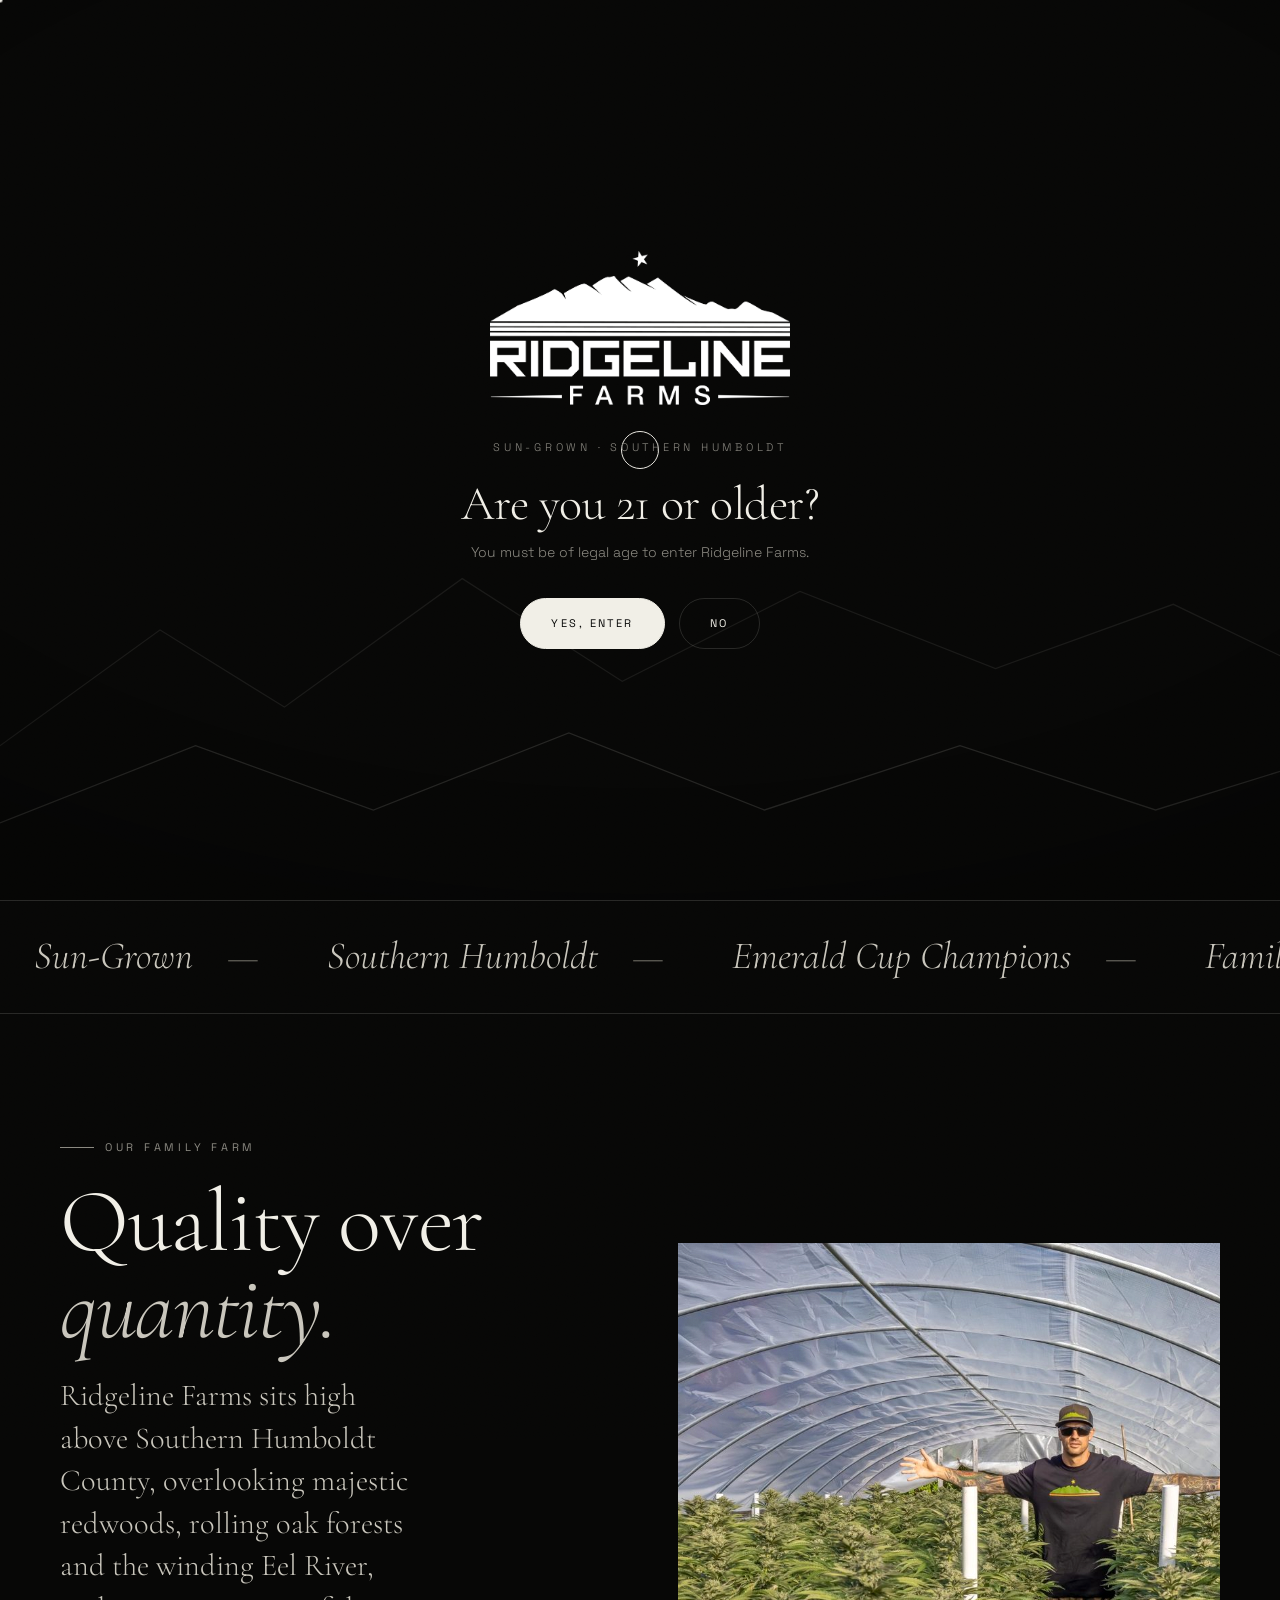
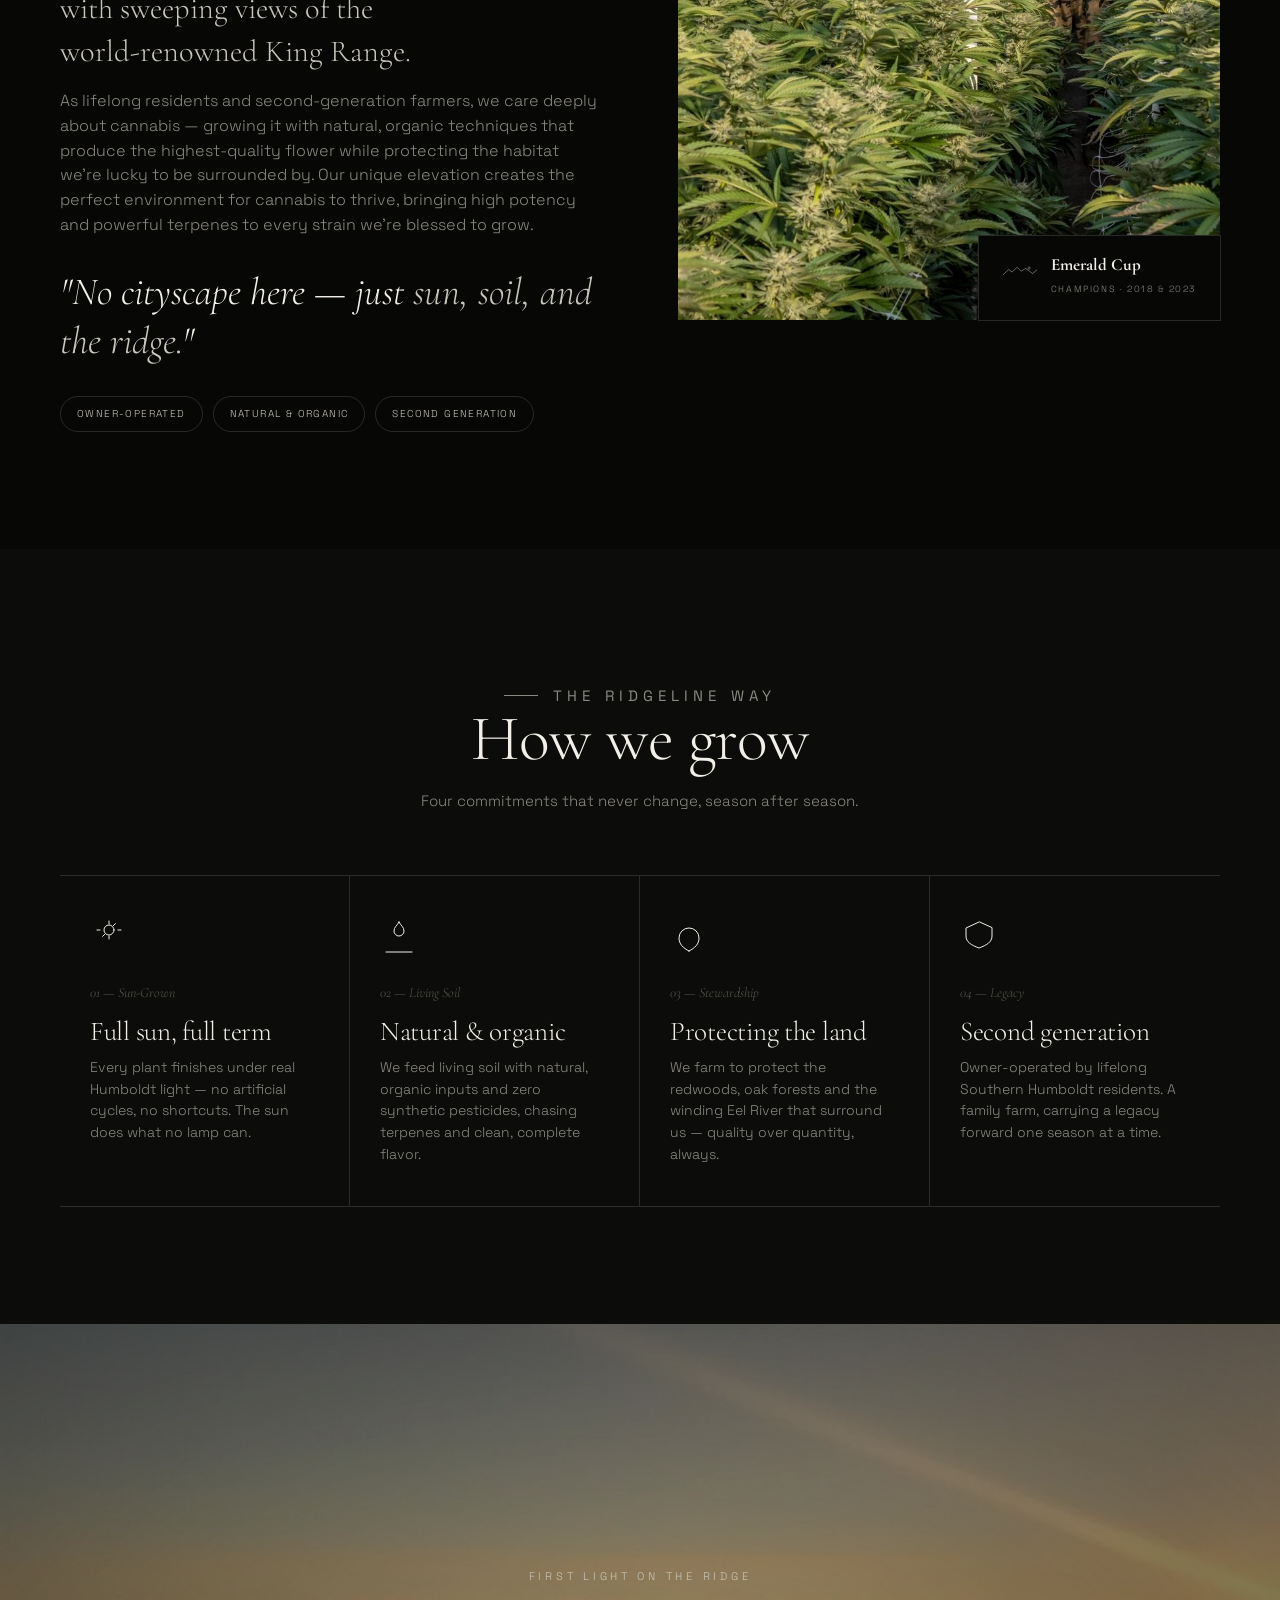
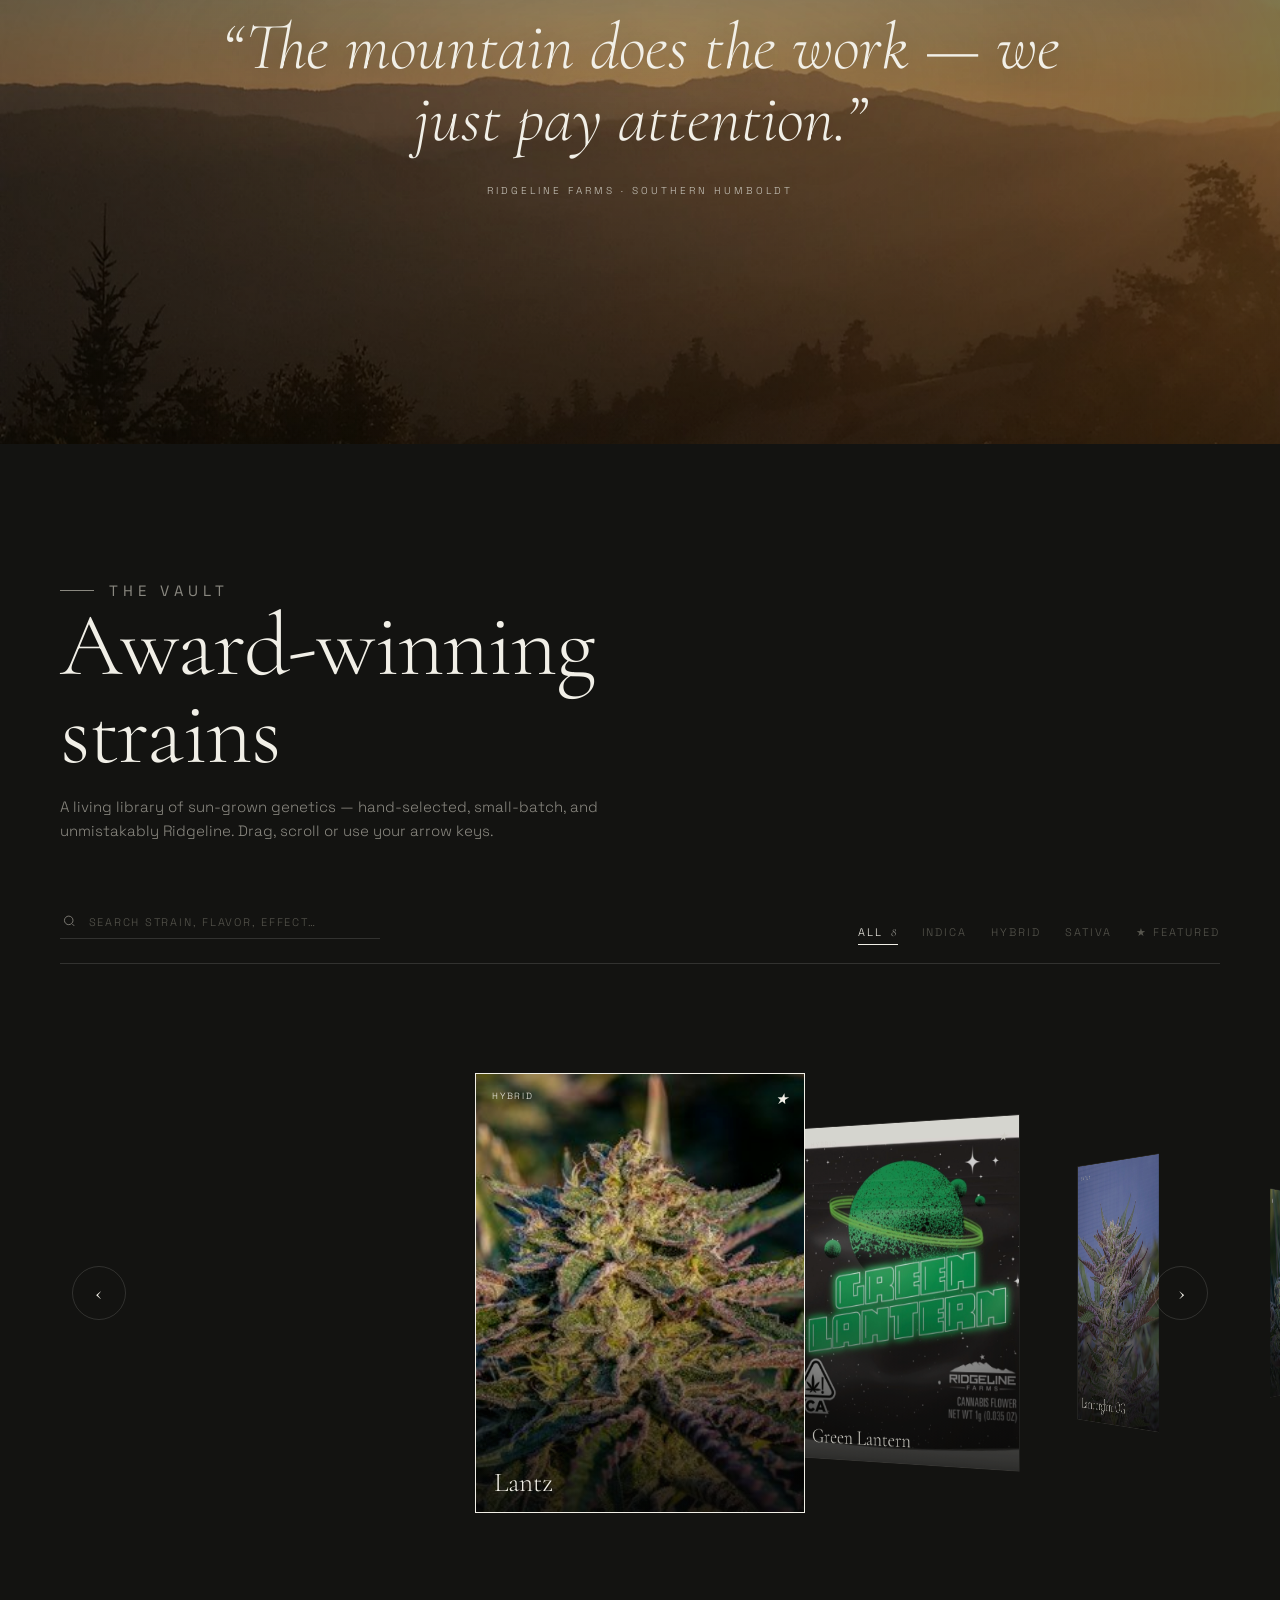
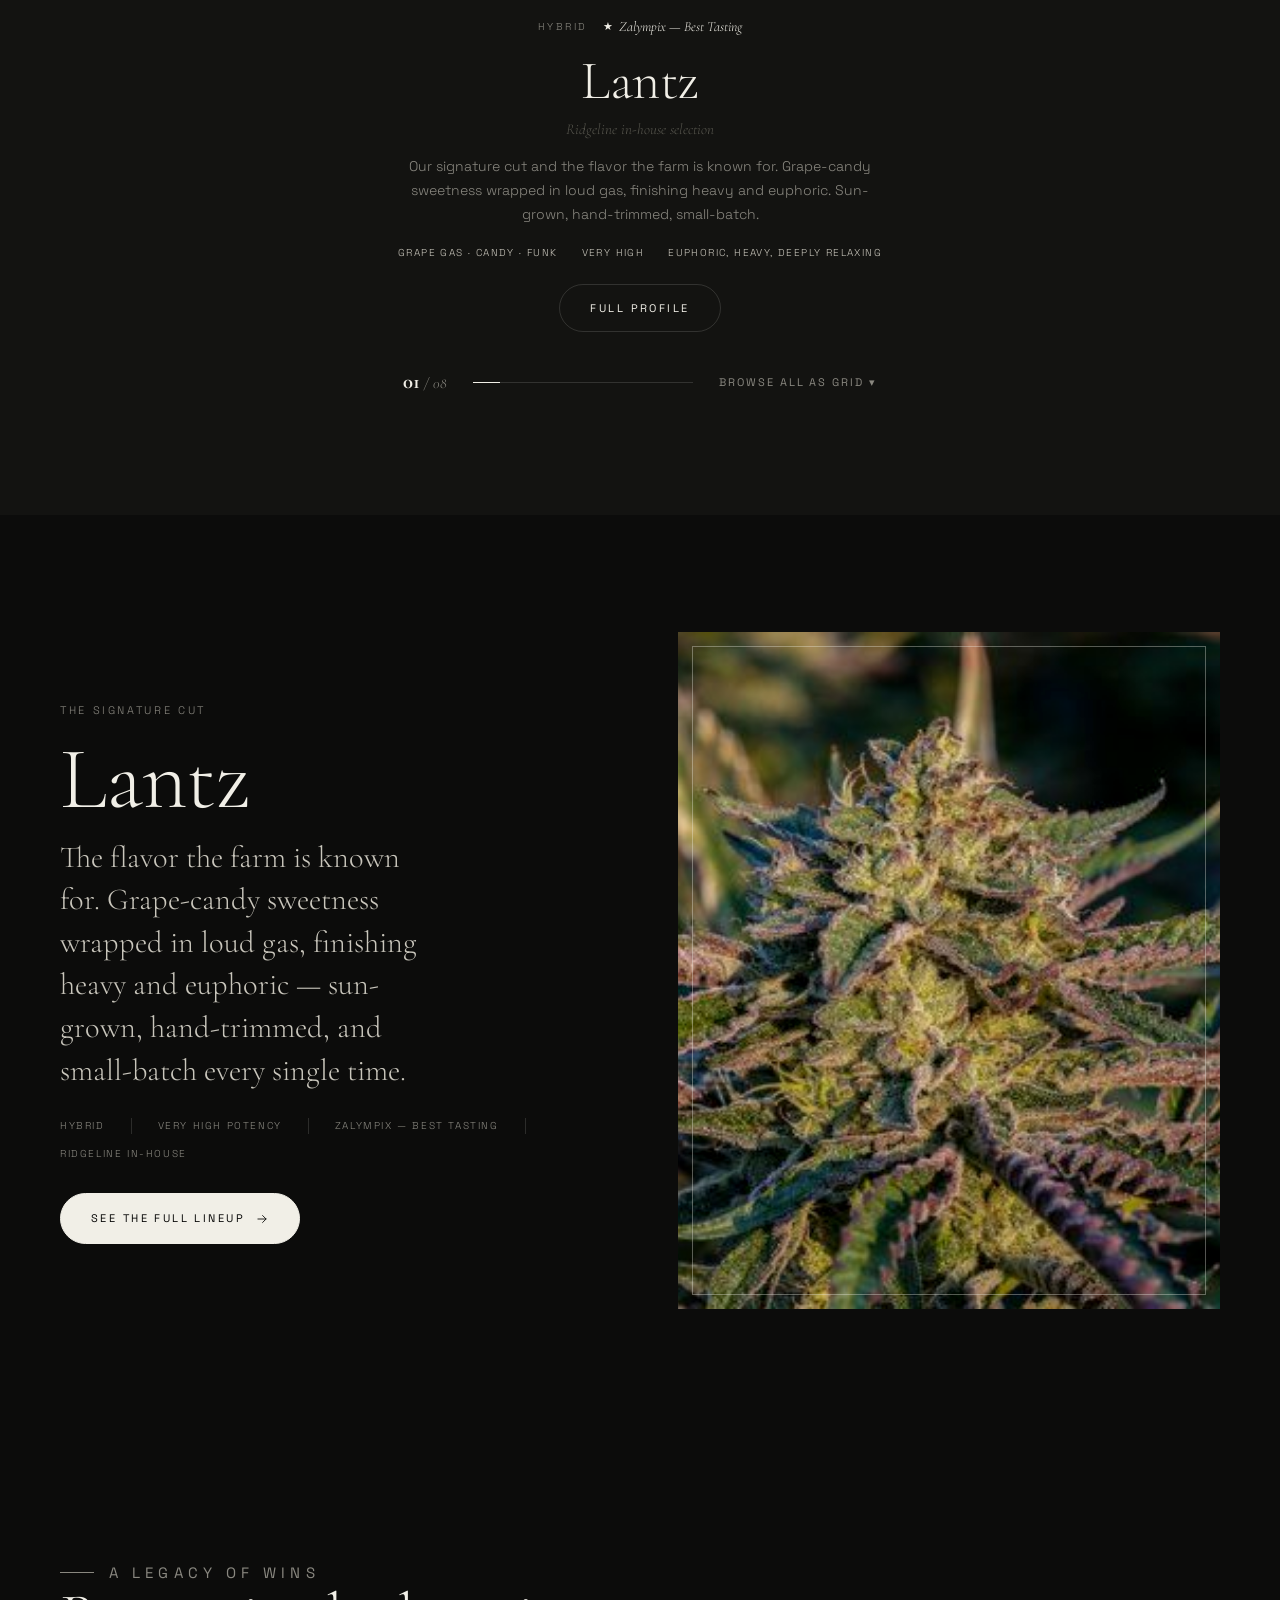
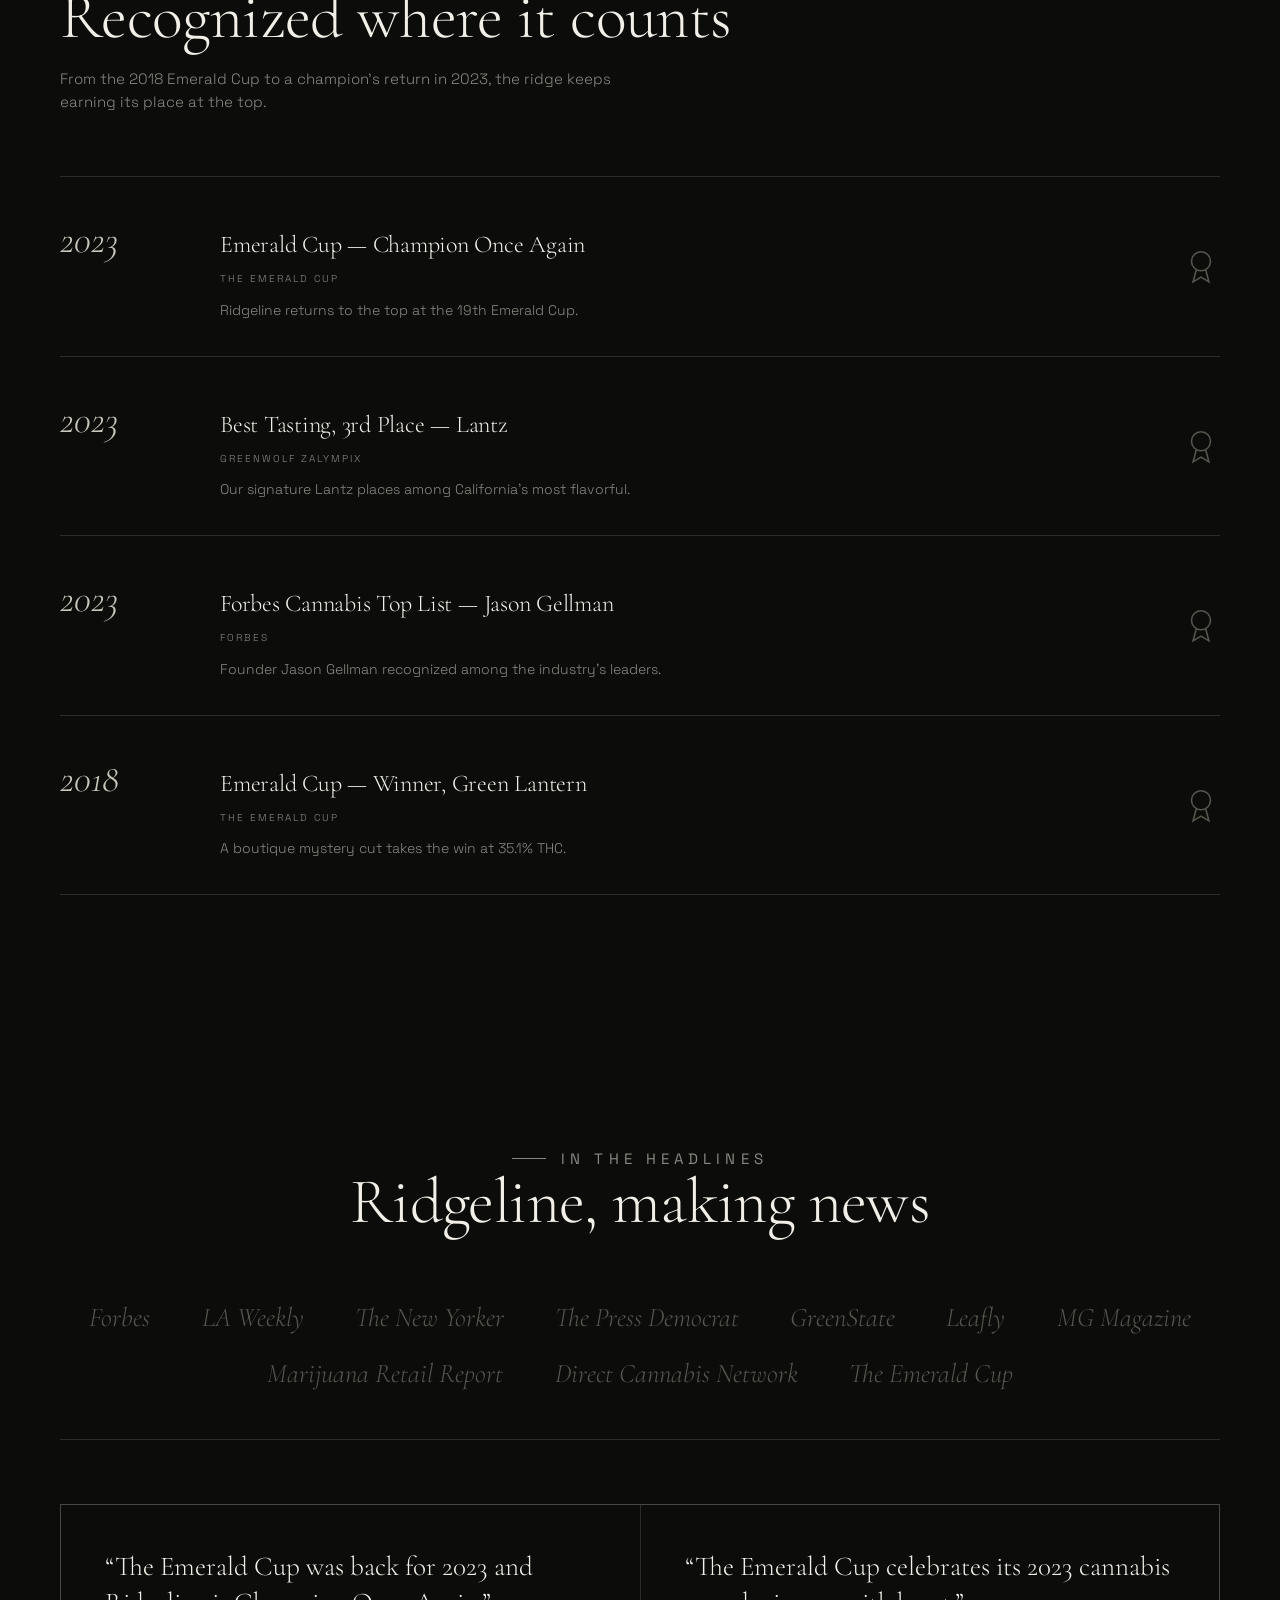
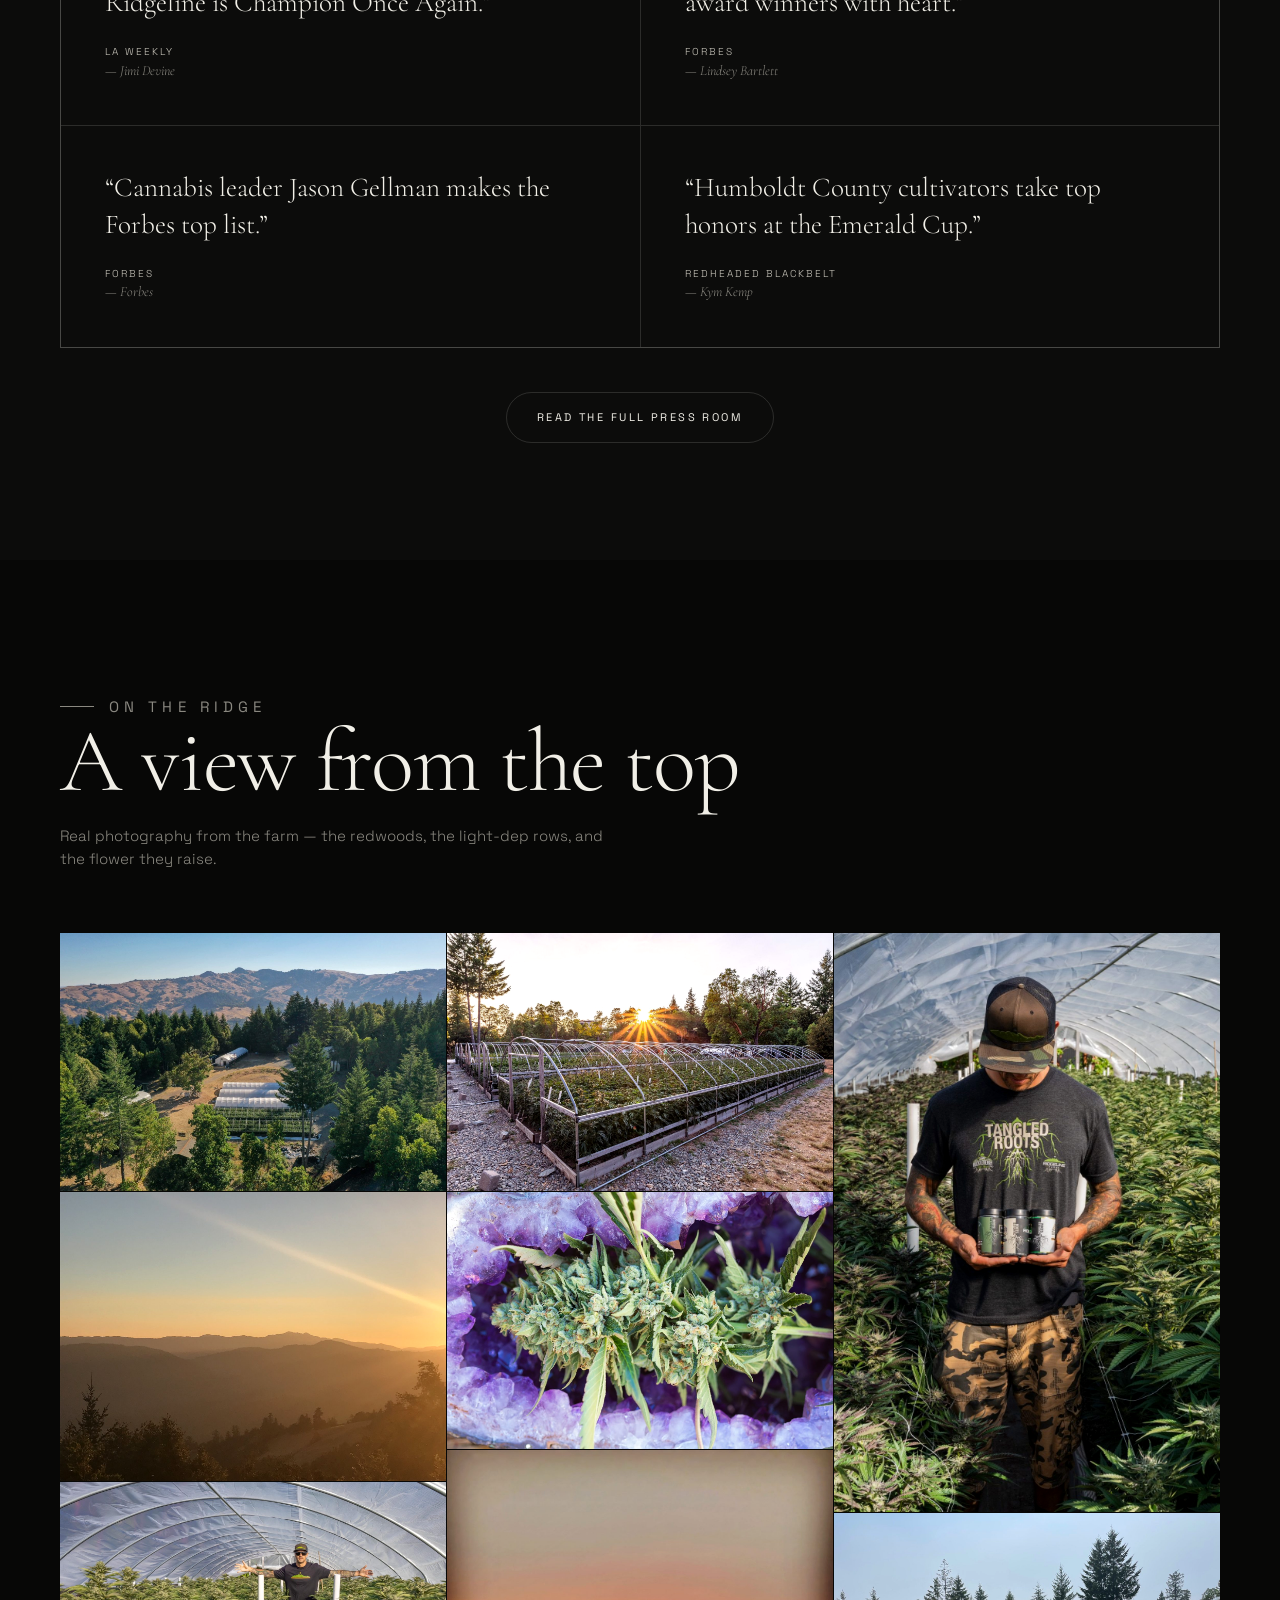
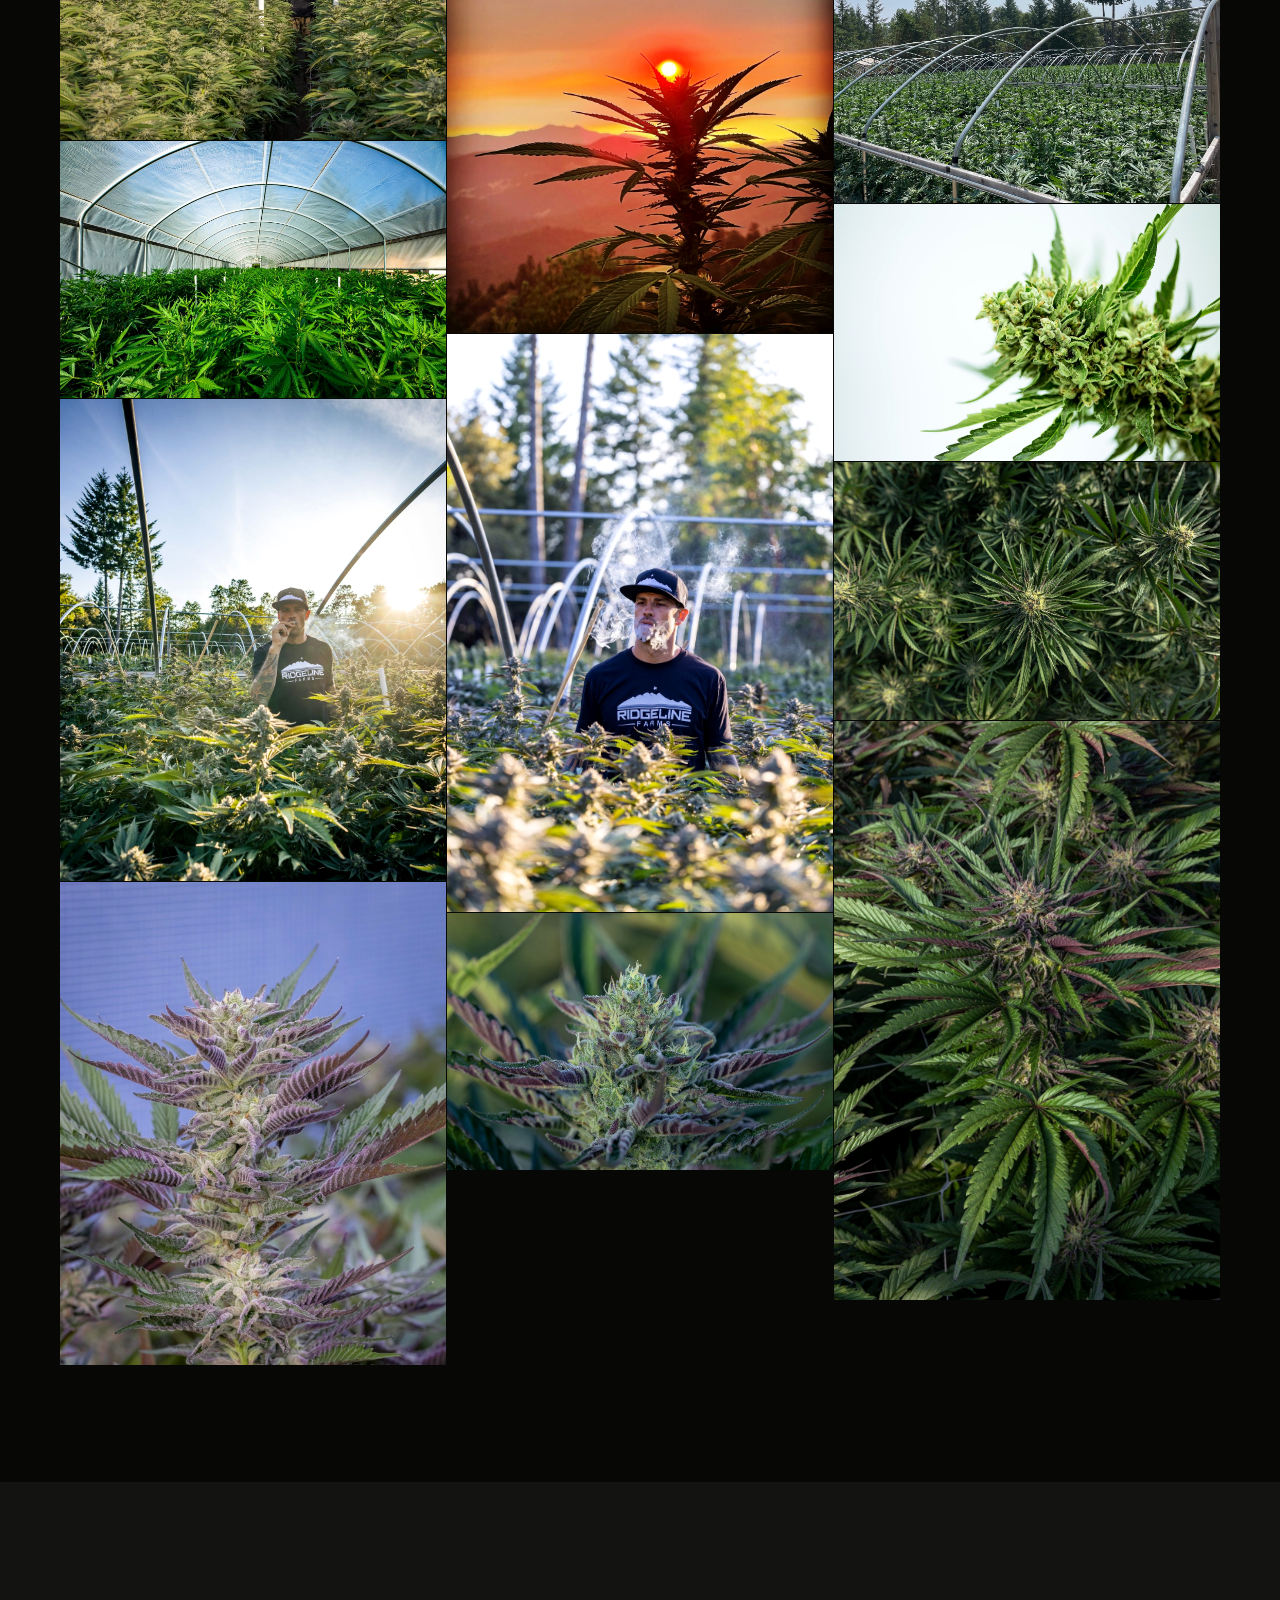
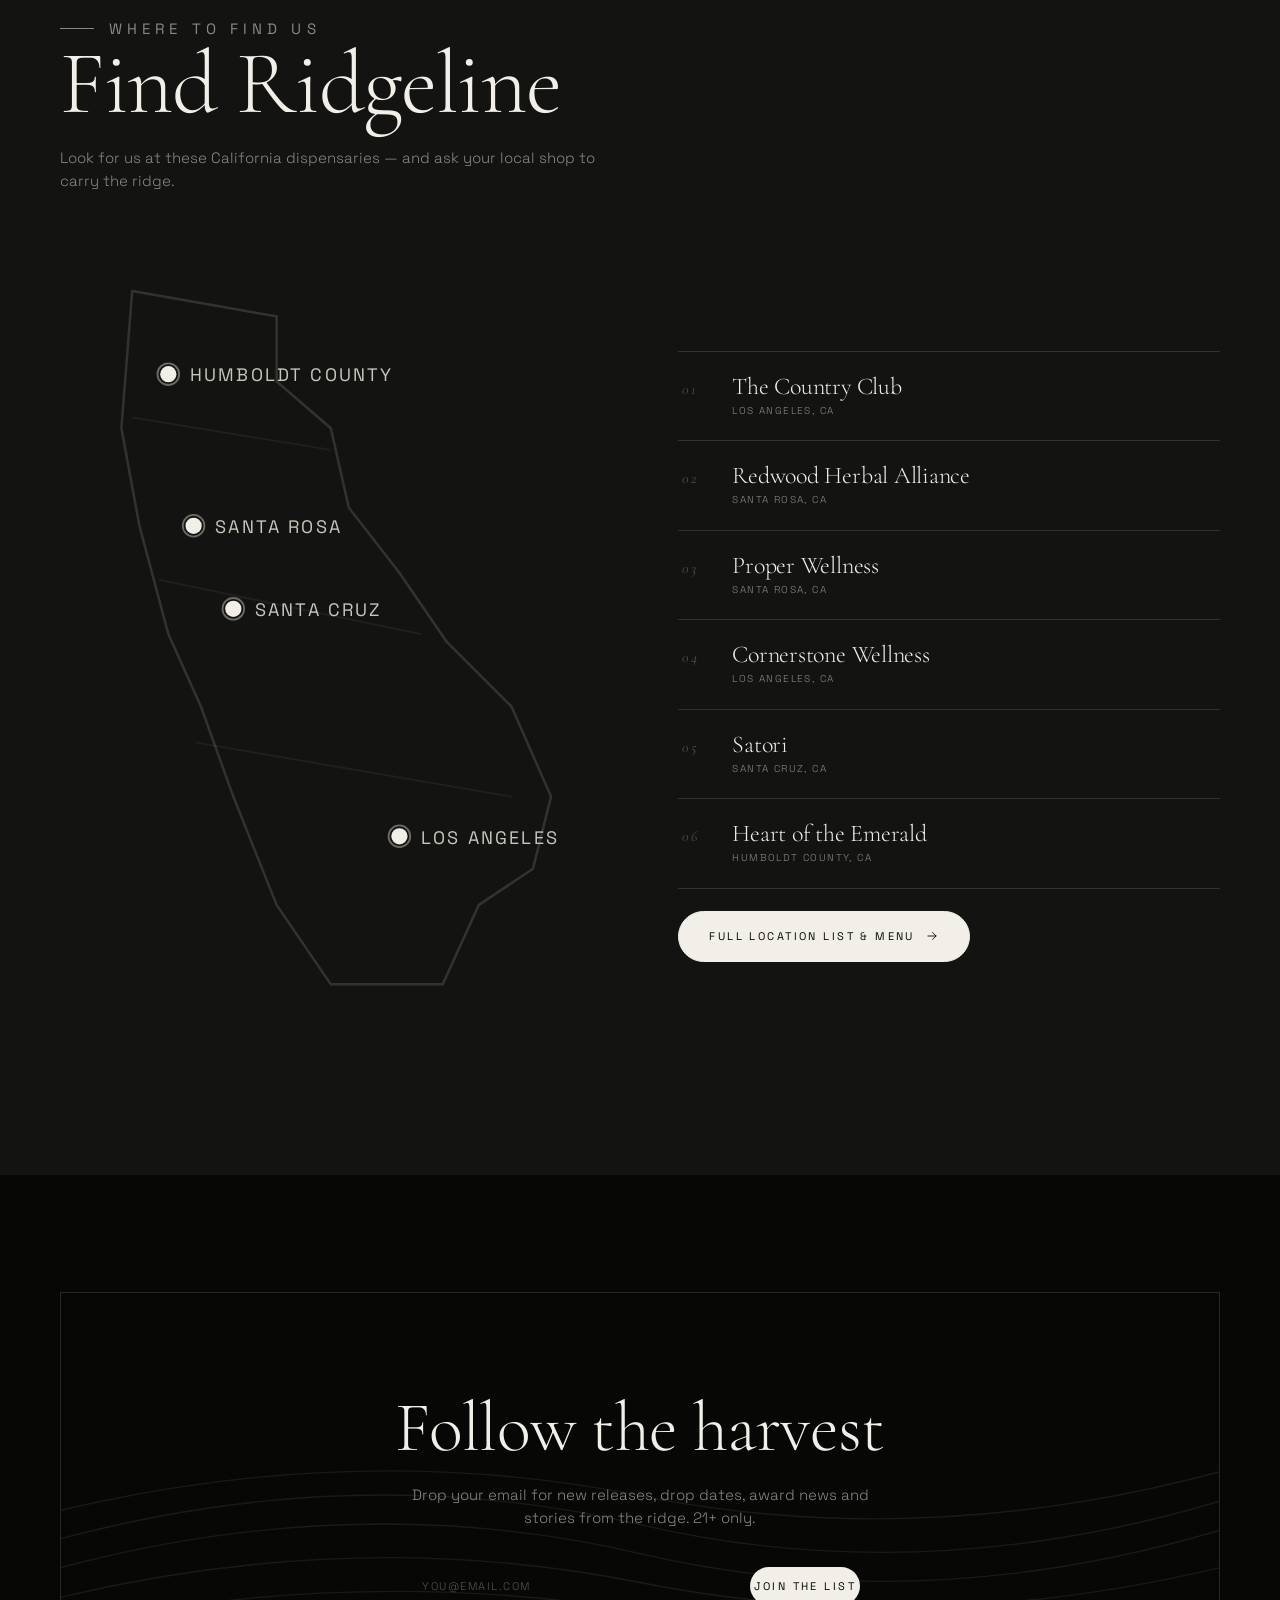
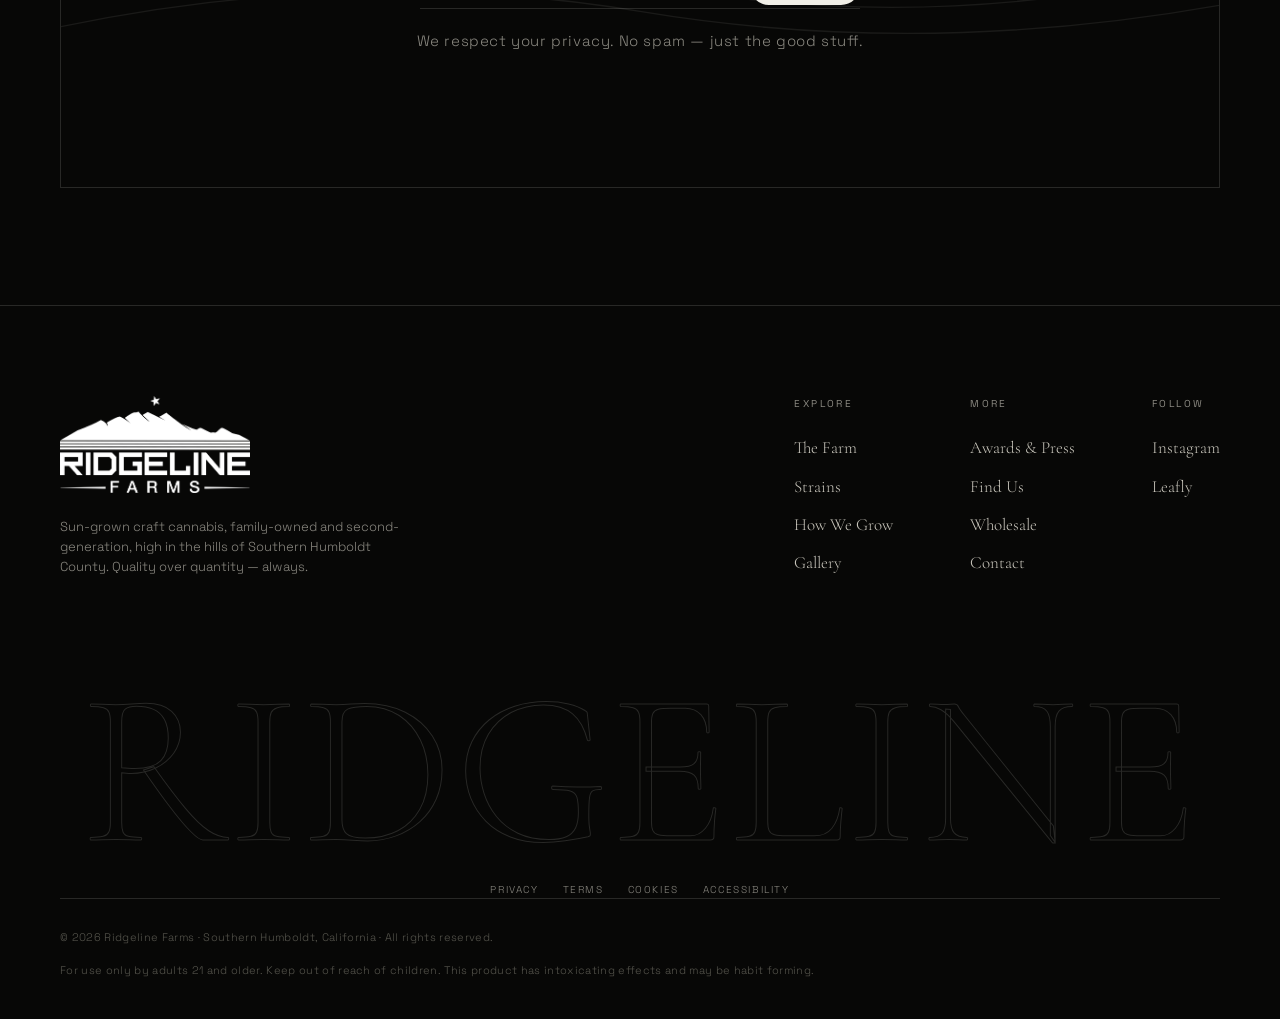
==== commit ab394096: "Add social link-preview (OG/Twitter card + branded 1200x630 image) Co-Authored-By: Claude Opus 4.8 (" ====
--- a/index.html
+++ b/index.html
@@ -9,6 +9,14 @@
 <meta property="og:description" content="Emerald Cup–winning, sun-grown flower from the heart of Southern Humboldt. A family farm, second generation, quality over quantity.">
 <meta property="og:type" content="website">
 <meta name="theme-color" content="#070706">
+<meta property="og:site_name" content="Ridgeline Farms">
+<meta property="og:image" content="https://ridgeline-farms.vercel.app/assets/og-image.jpg">
+<meta property="og:image:width" content="1200">
+<meta property="og:image:height" content="630">
+<meta name="twitter:card" content="summary_large_image">
+<meta name="twitter:title" content="Ridgeline Farms — Sun-Grown Craft Cannabis">
+<meta name="twitter:description" content="Emerald Cup–winning, sun-grown flower from the heart of Southern Humboldt.">
+<meta name="twitter:image" content="https://ridgeline-farms.vercel.app/assets/og-image.jpg">
 <link rel="icon" href="assets/favicon.ico" sizes="any">
 <link rel="icon" type="image/png" href="assets/favicon-32.png" sizes="32x32">
 <link rel="apple-touch-icon" href="assets/apple-touch-icon.png">
@@ -61,7 +69,7 @@
       <span class="l"><span>Ridgeline</span></span>
       <span class="l"><span class="stroke">Farms</span></span>
     </h1>
-    <div class="hero-flavor">Sun-Grown in the Heart of Southern Humboldt</div>
+    <div class="hero-flavor"><span id="heroType" class="tw" aria-live="polite"></span><span class="tw-caret" aria-hidden="true"></span></div>
     <p class="hero-lede">High above the redwoods, oak forests and the winding Eel River, a second-generation family farm grows cannabis the way the land intended — full sun, living soil, and no shortcuts.</p>
     <div class="hero-cta">
       <a href="strains.html" class="btn gold"><span>Explore the strains</span><svg viewBox="0 0 24 24"><path d="M5 12h14M13 6l6 6-6 6"/></svg></a>
--- a/styles.css
+++ b/styles.css
@@ -173,7 +173,9 @@
 .hero-title .stroke{font-style:italic;color:var(--smoke)}
 @keyframes rise{to{transform:none}}
 .hero-flavor{font-family:var(--sans);font-weight:300;letter-spacing:.32em;text-transform:uppercase;color:var(--white);
-  font-size:clamp(.7rem,1.3vw,.85rem);margin:22px 0 0;opacity:0;animation:fade .9s .5s forwards;text-shadow:0 2px 16px rgba(0,0,0,.6)}
+  font-size:clamp(.7rem,1.3vw,.85rem);margin:22px 0 0;opacity:0;animation:fade .9s .5s forwards;text-shadow:0 2px 16px rgba(0,0,0,.6);min-height:1.4em;display:flex;align-items:center}
+.tw-caret{display:inline-block;width:2px;height:1.1em;background:currentColor;margin-left:5px;animation:caret 1.05s steps(1) infinite}
+@keyframes caret{50%{opacity:0}}
 .hero-lede{font-family:var(--serif);font-weight:400;max-width:32ch;color:#f4f2ea;font-size:clamp(1.12rem,1.7vw,1.42rem);line-height:1.4;margin:16px 0 28px;opacity:0;animation:fade .9s .62s forwards;text-shadow:0 2px 24px rgba(0,0,0,.85)}
 .hero-cta{display:flex;flex-wrap:wrap;gap:16px;opacity:0;animation:fade .9s .74s forwards}
 .hero-stats{display:flex;flex-wrap:wrap;gap:clamp(26px,5vw,64px);margin-top:clamp(28px,5vh,52px);padding-top:26px;
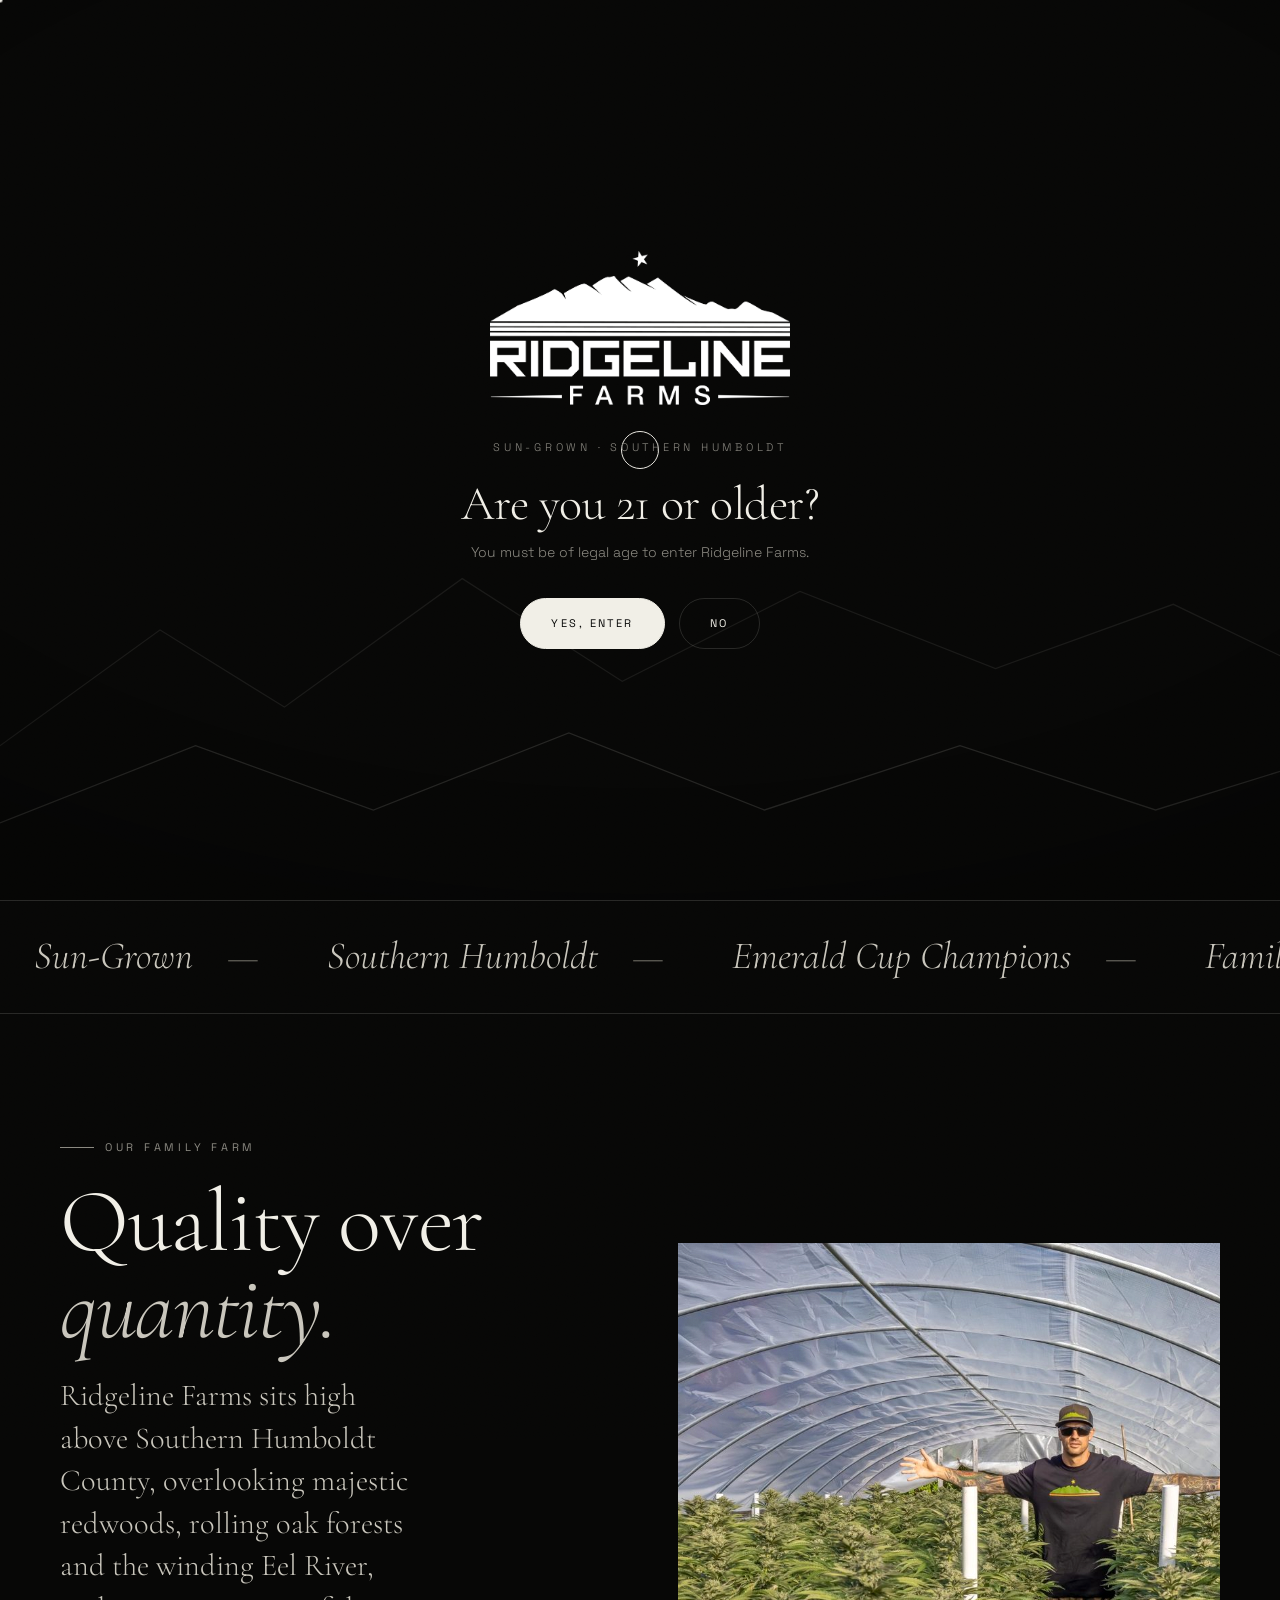
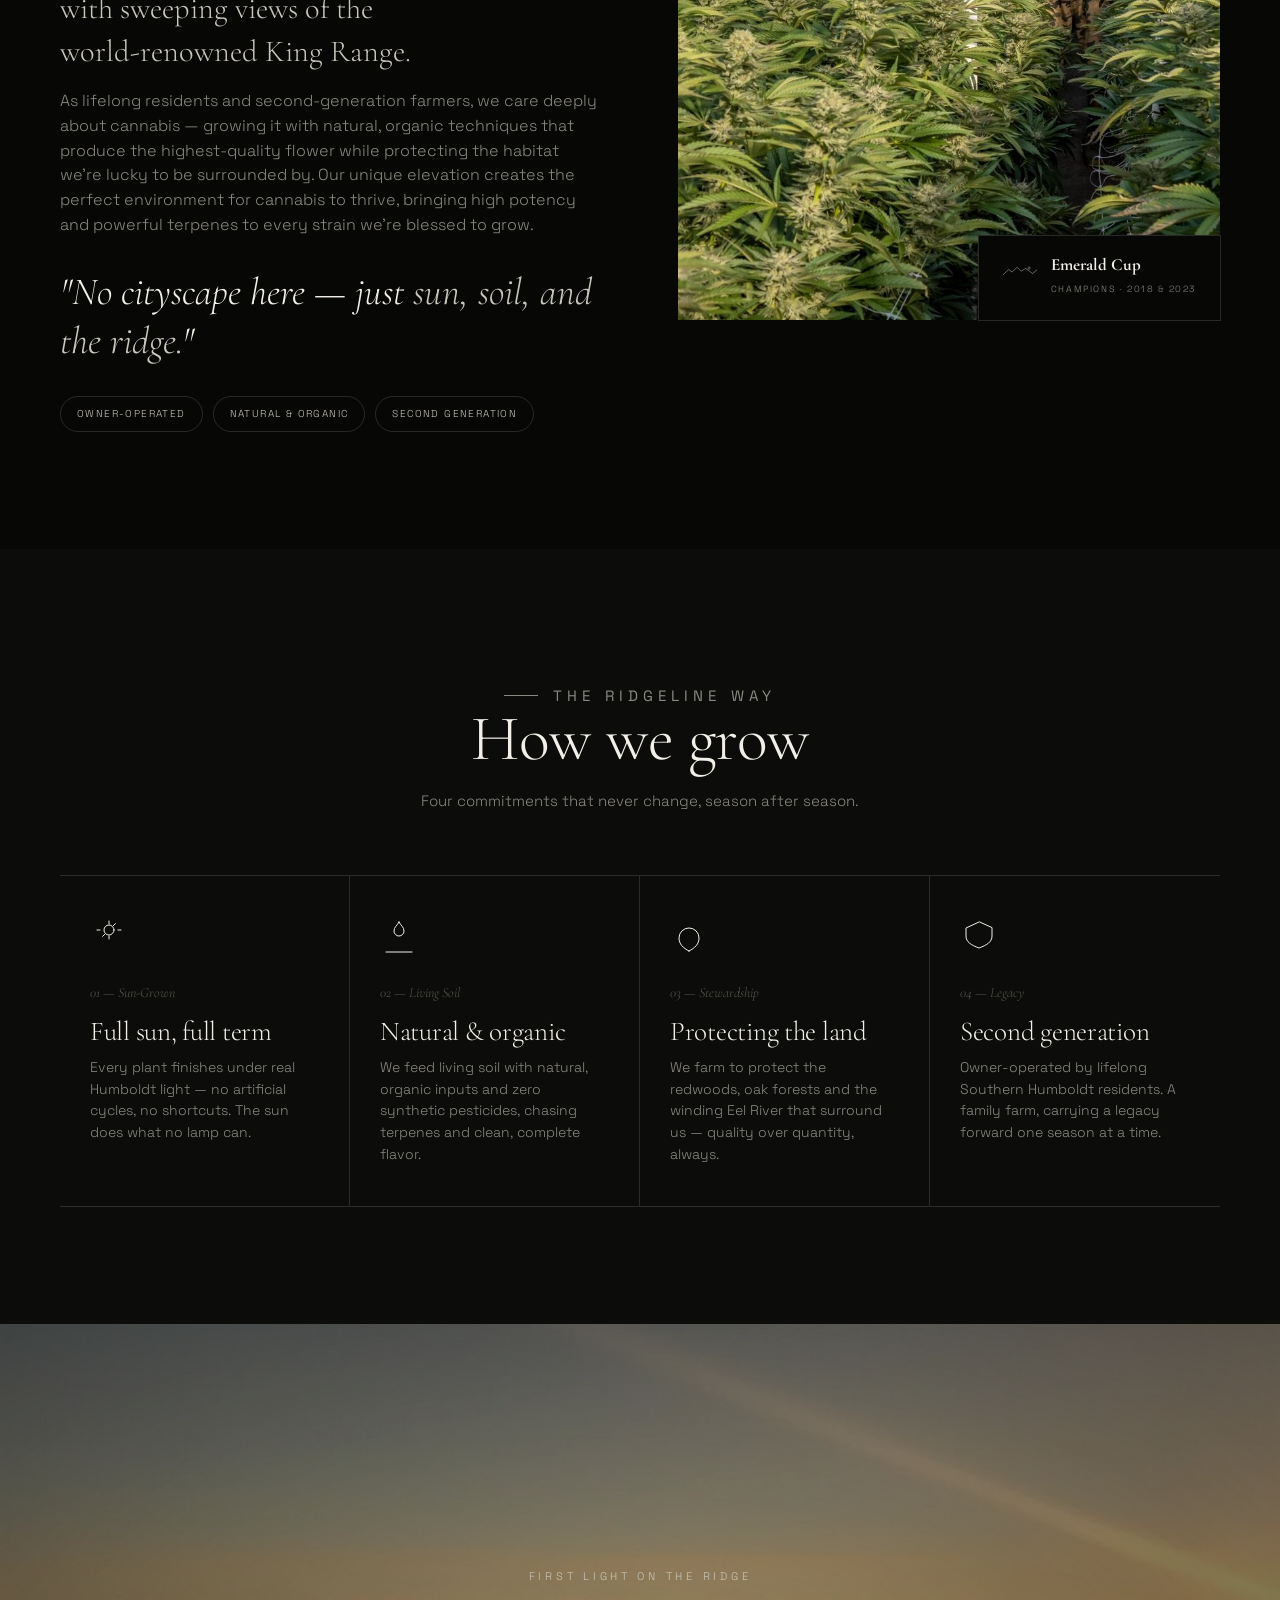
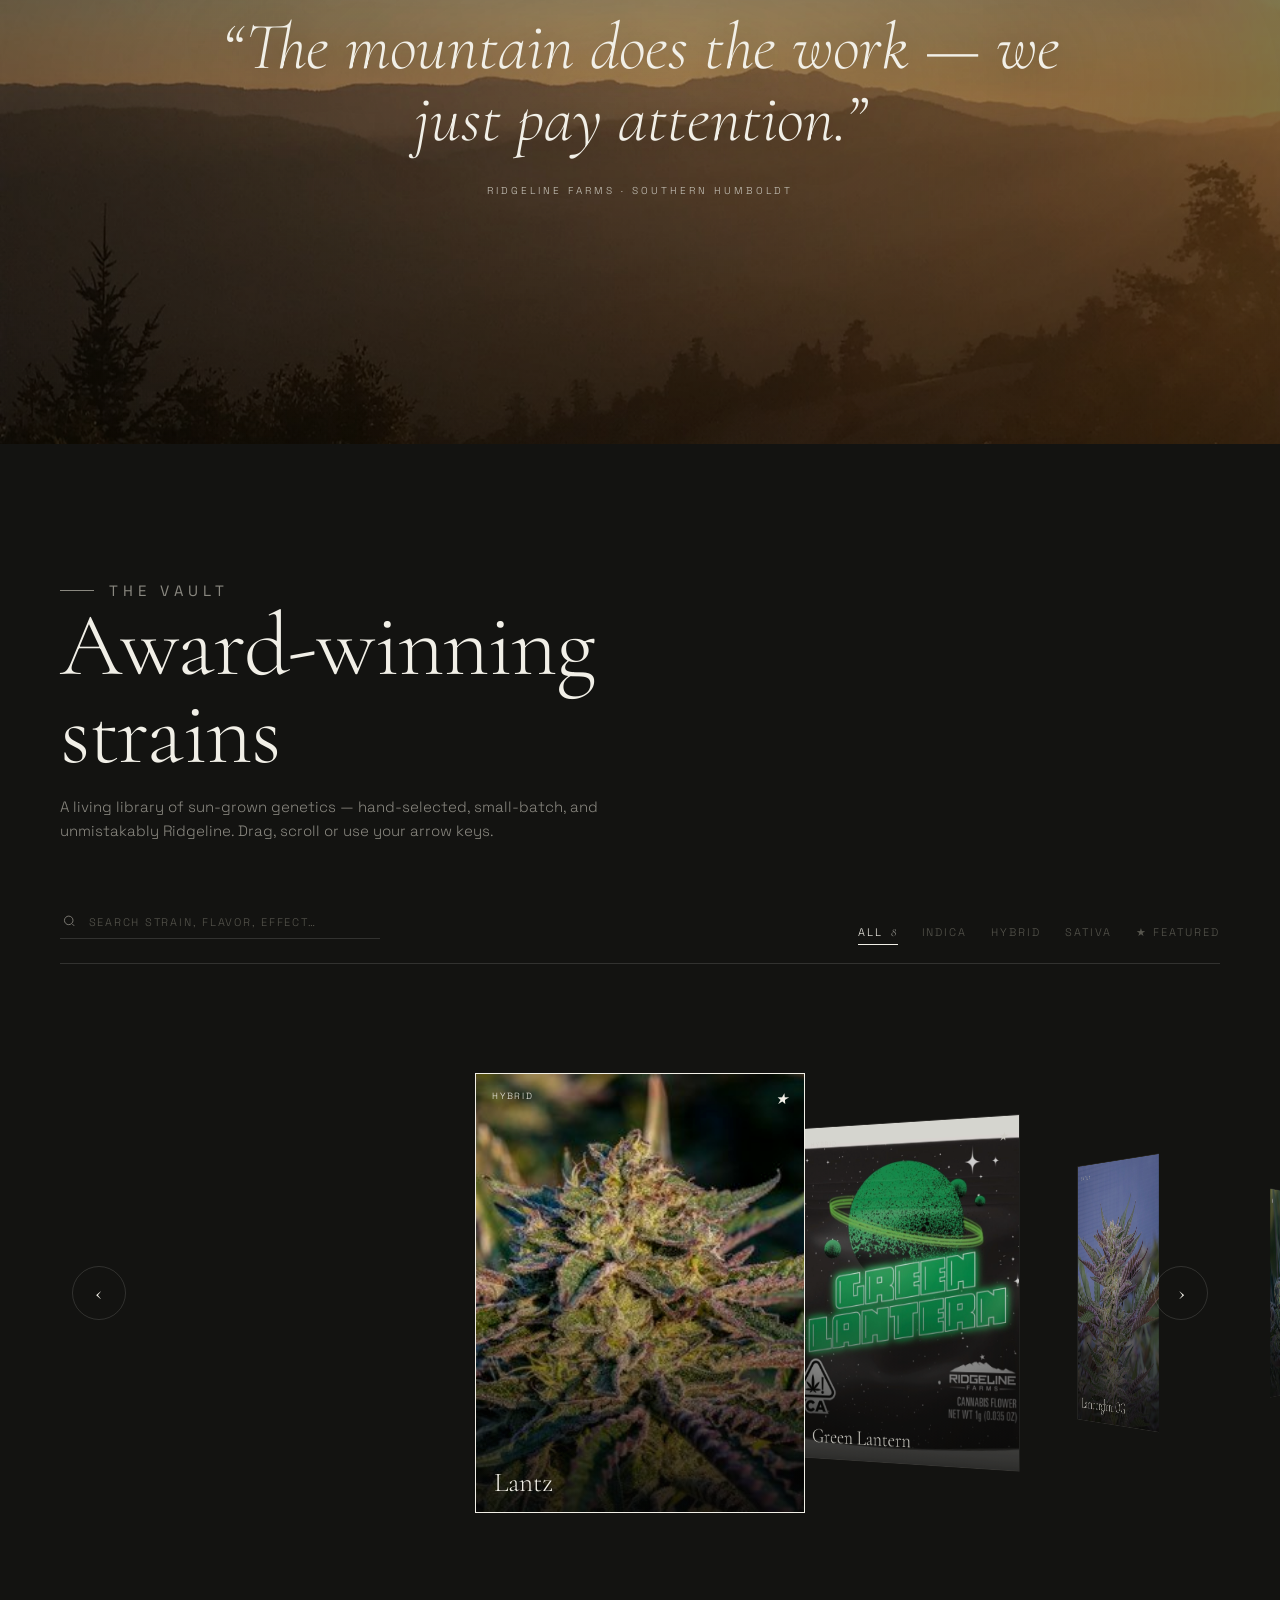
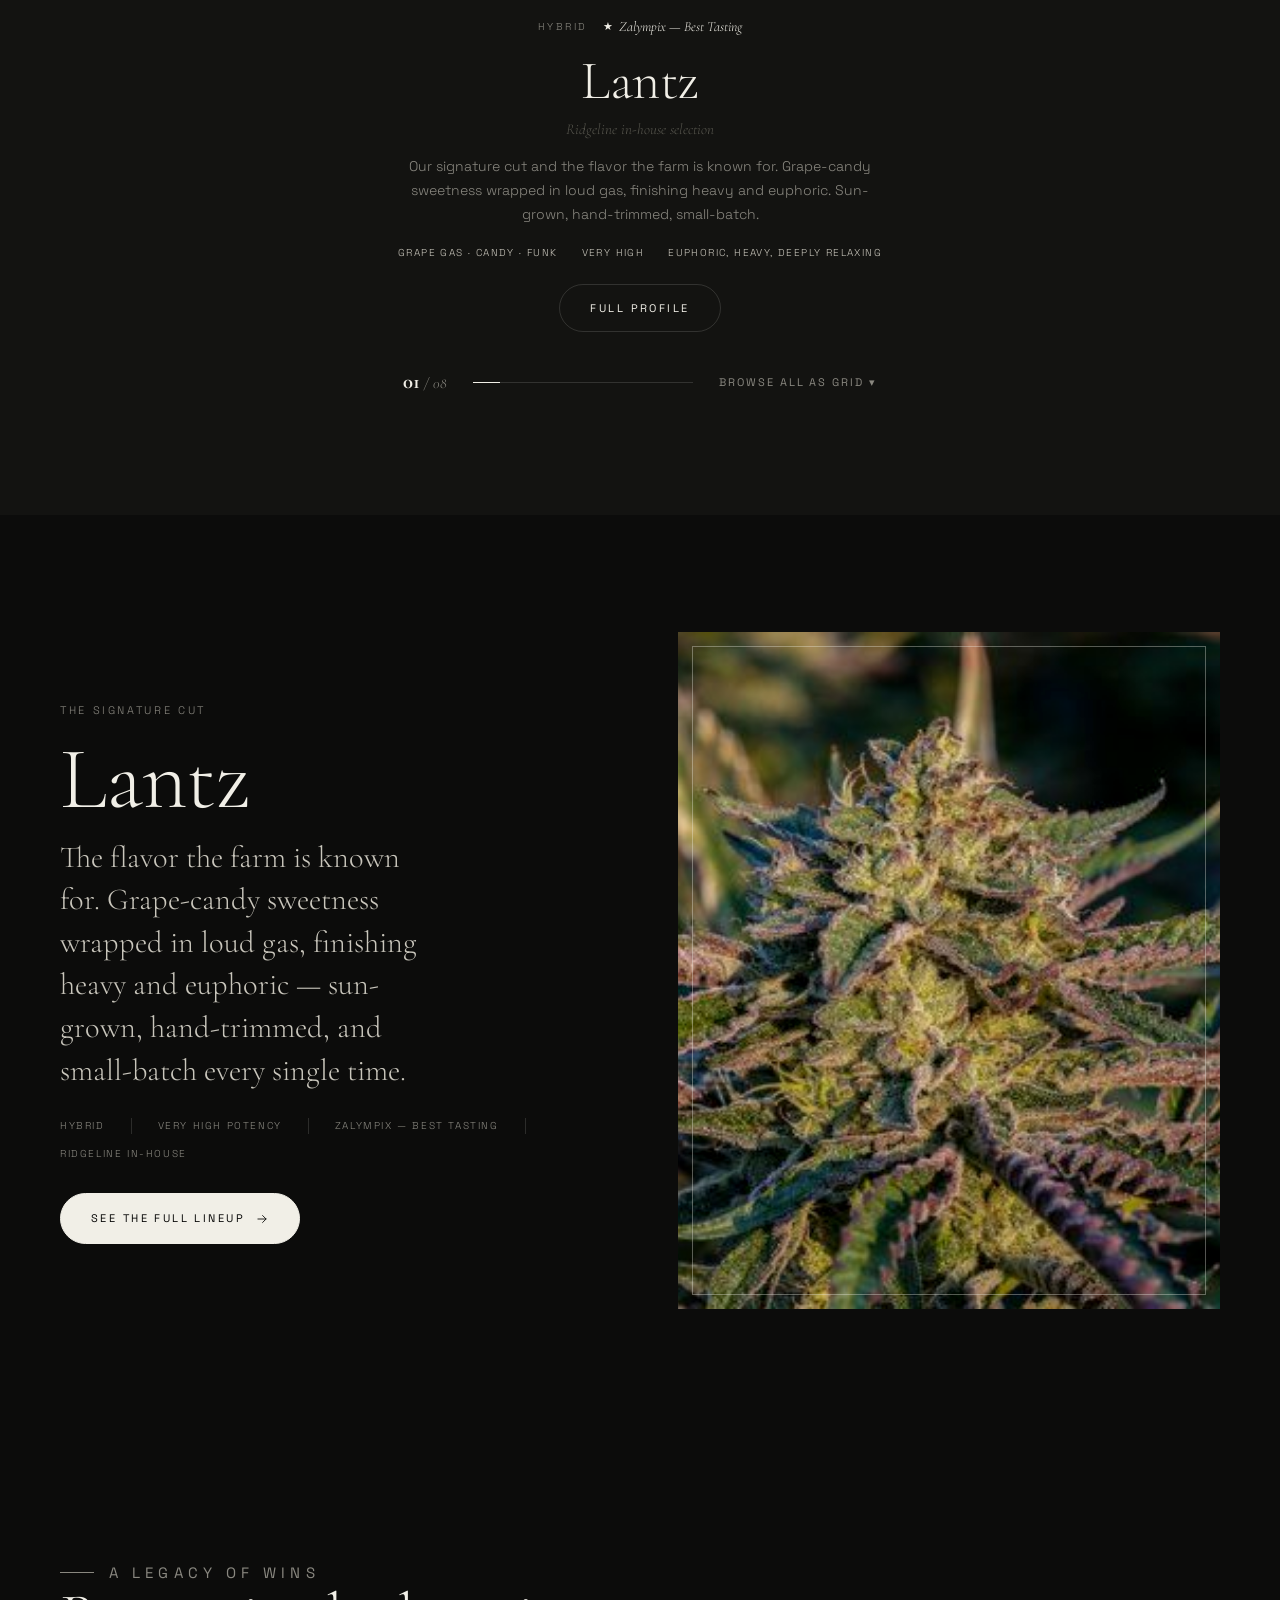
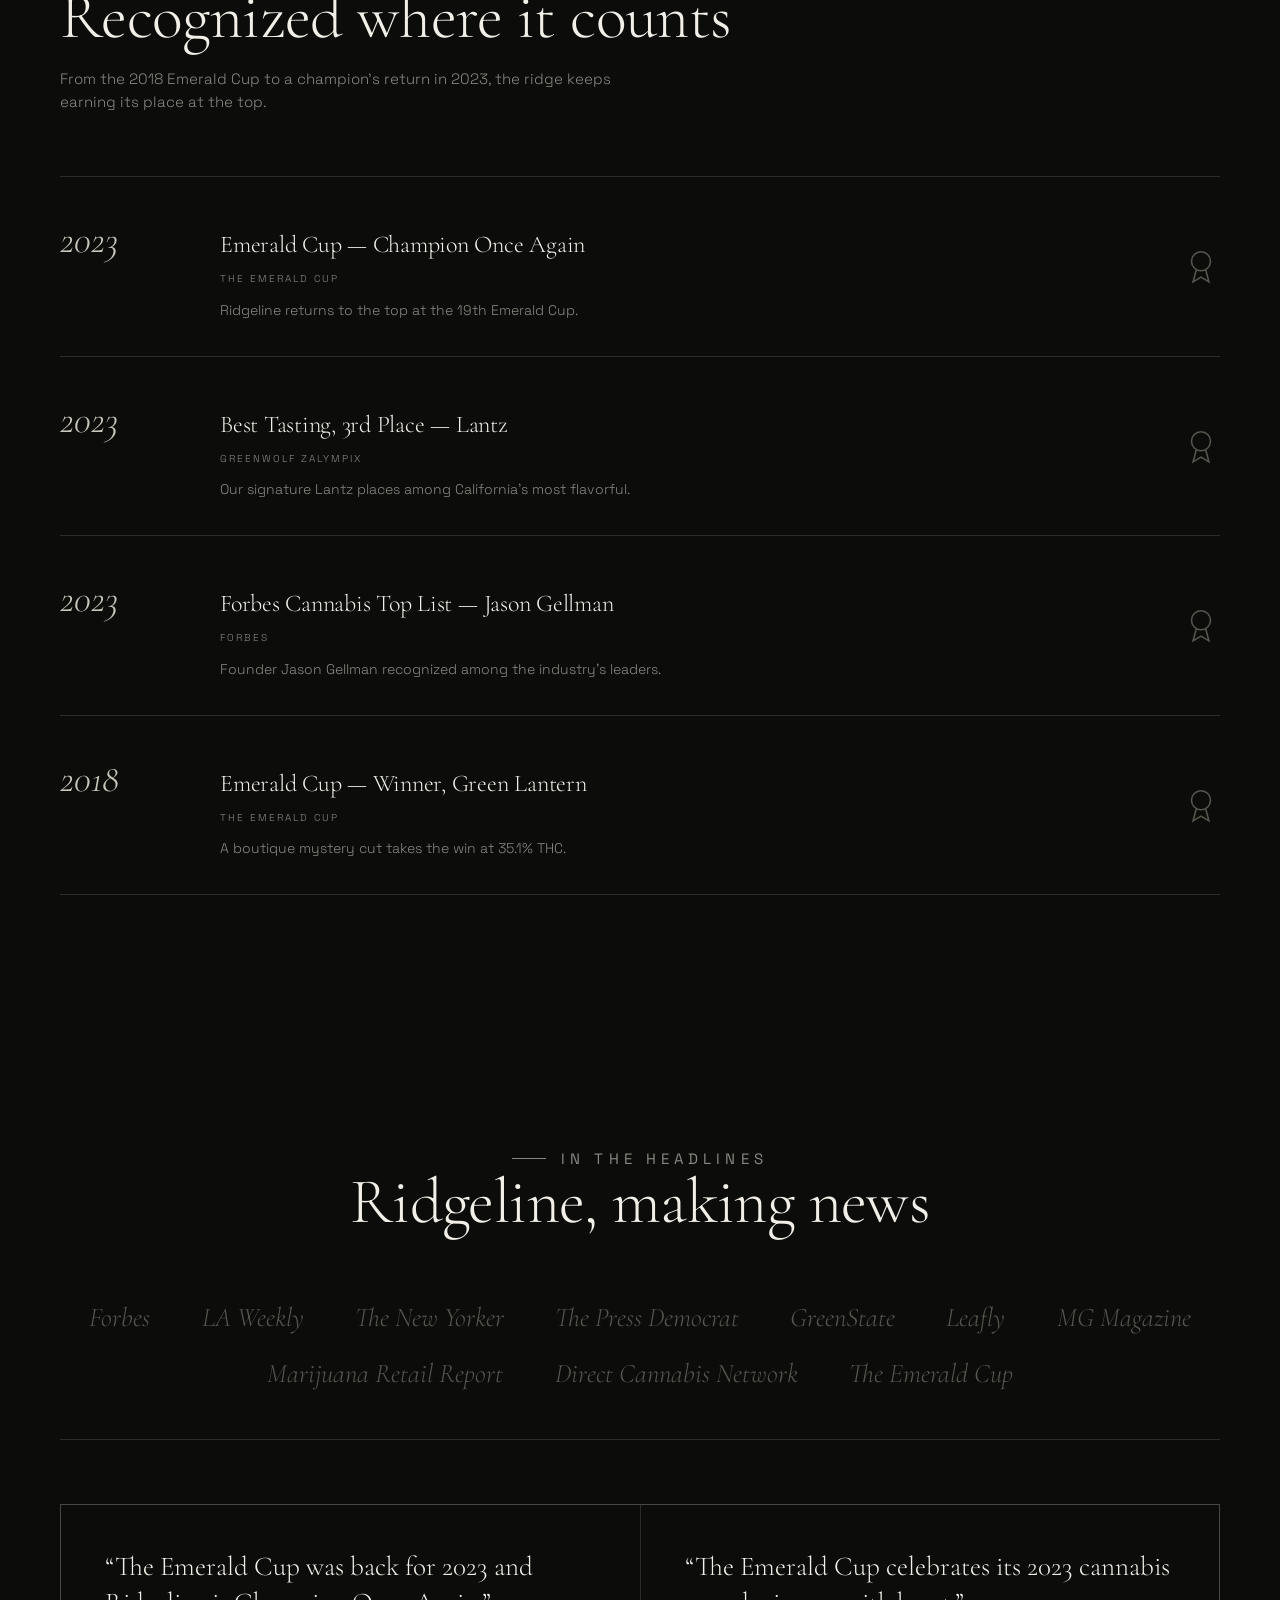
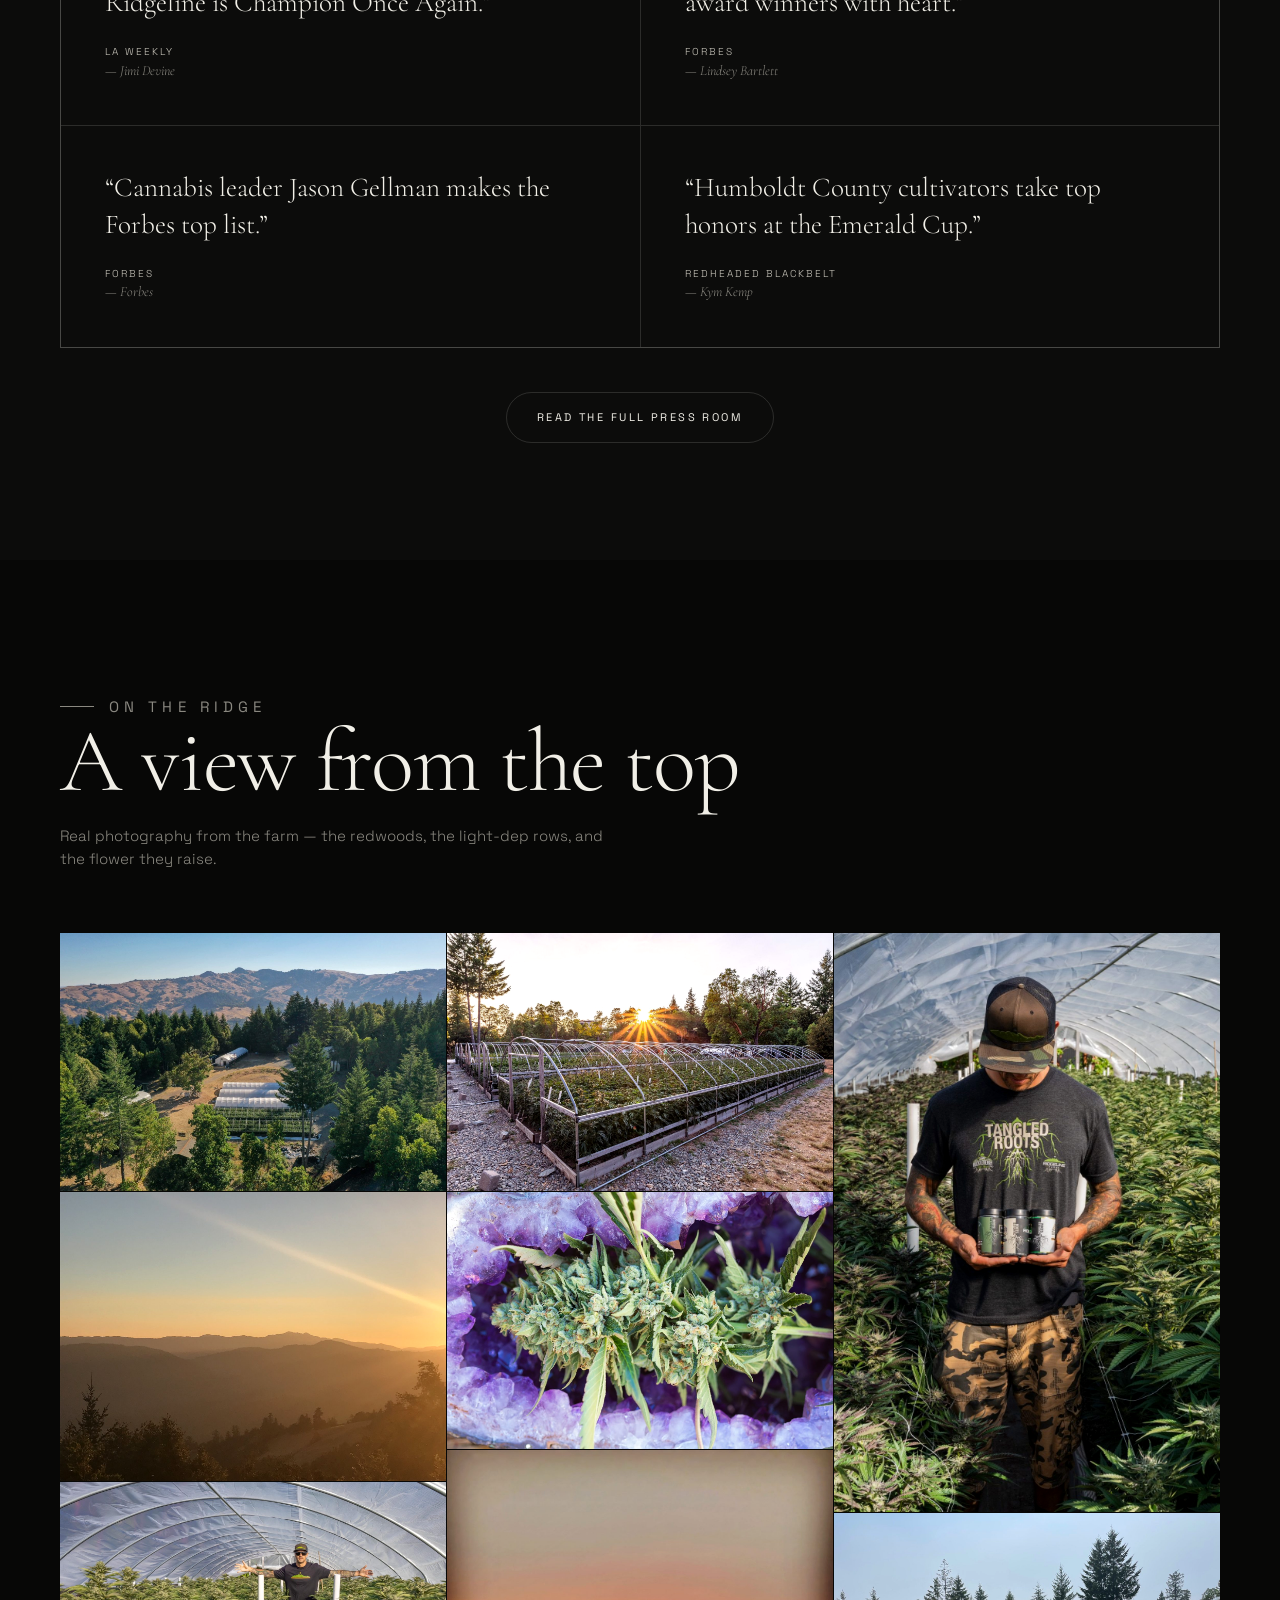
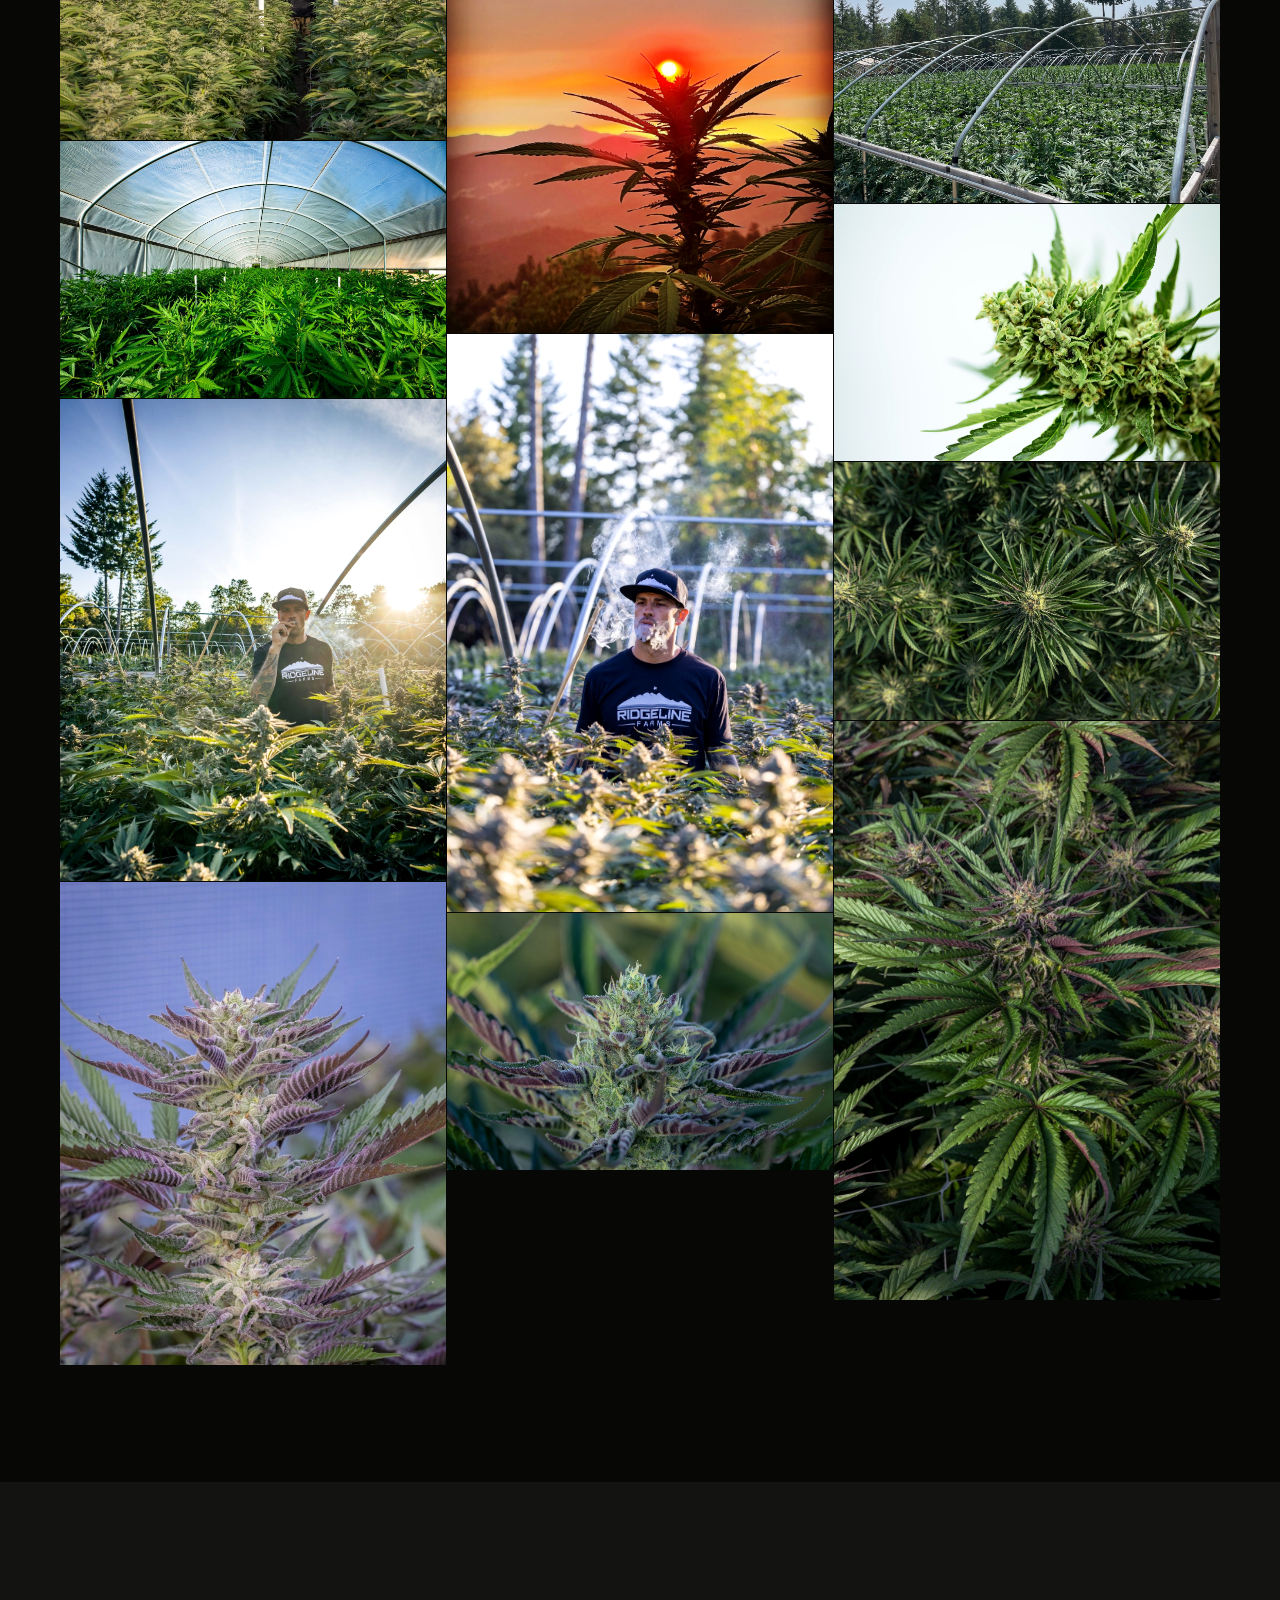
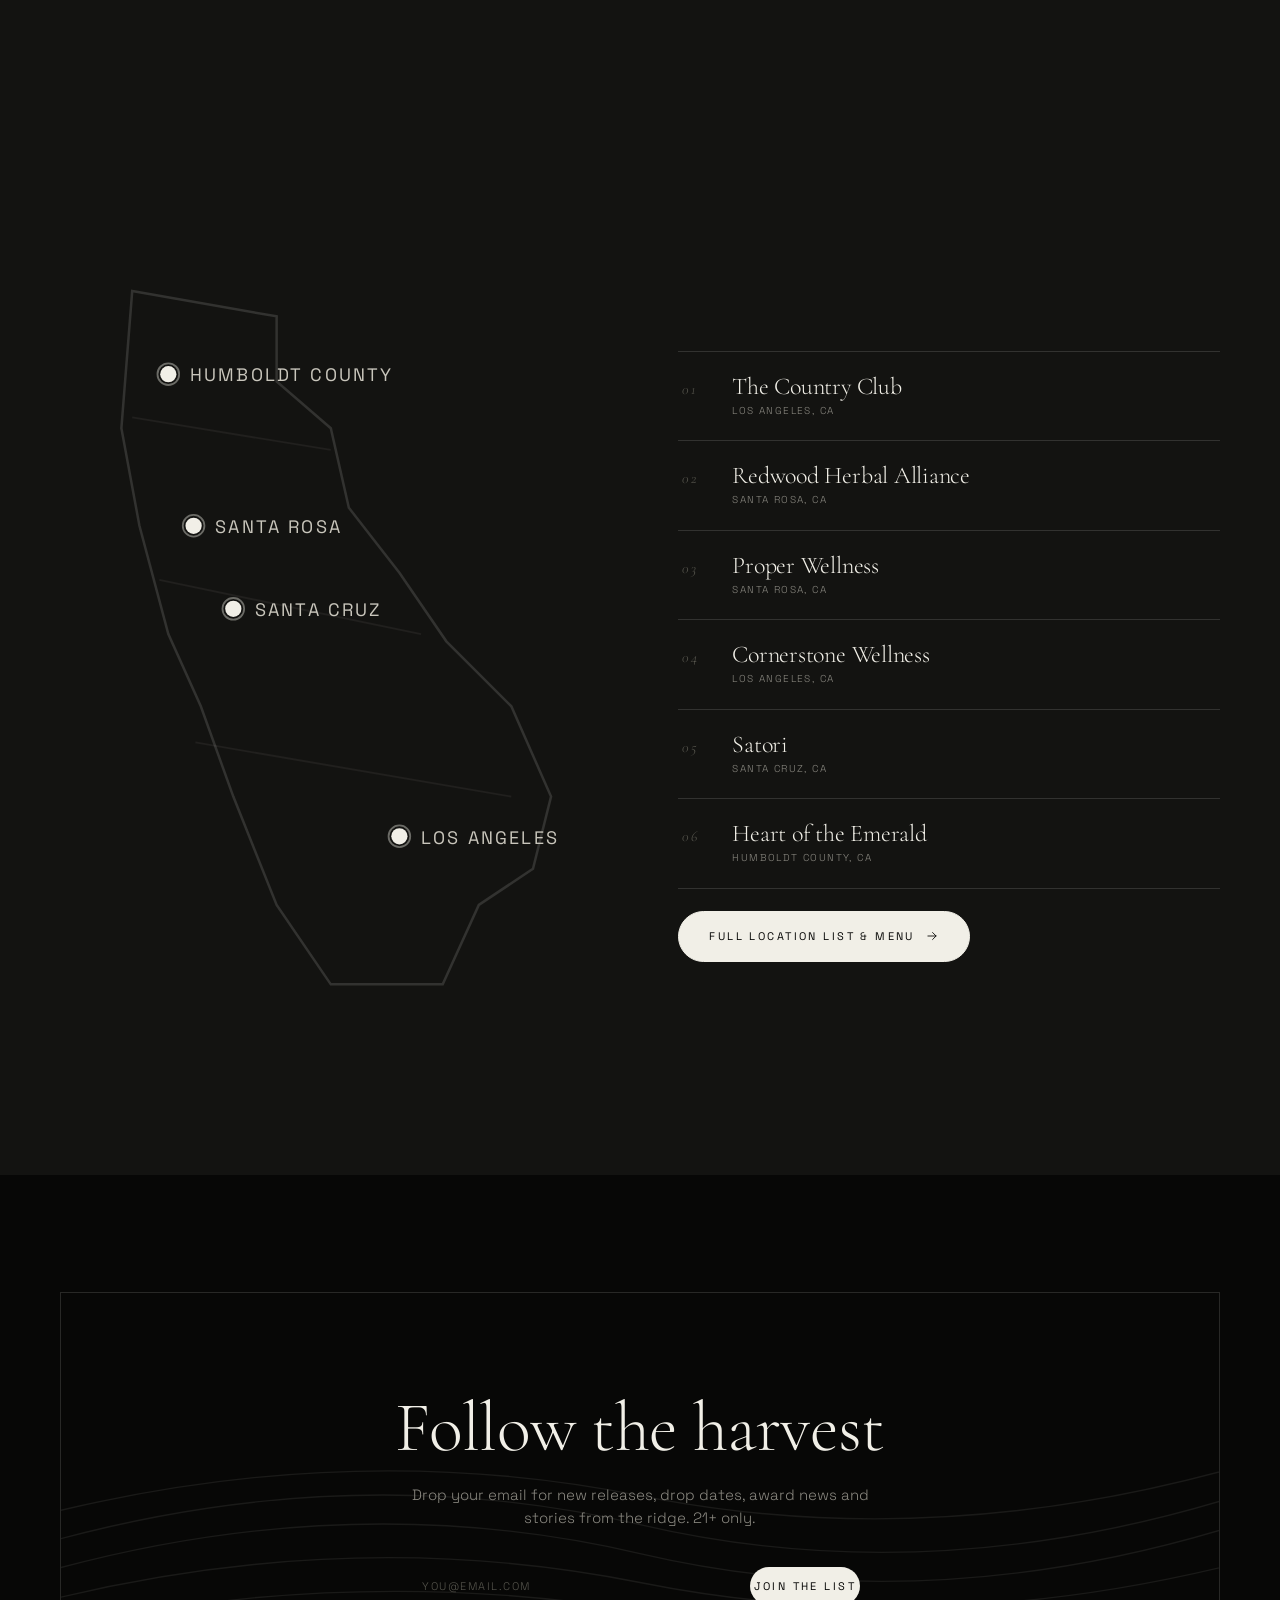
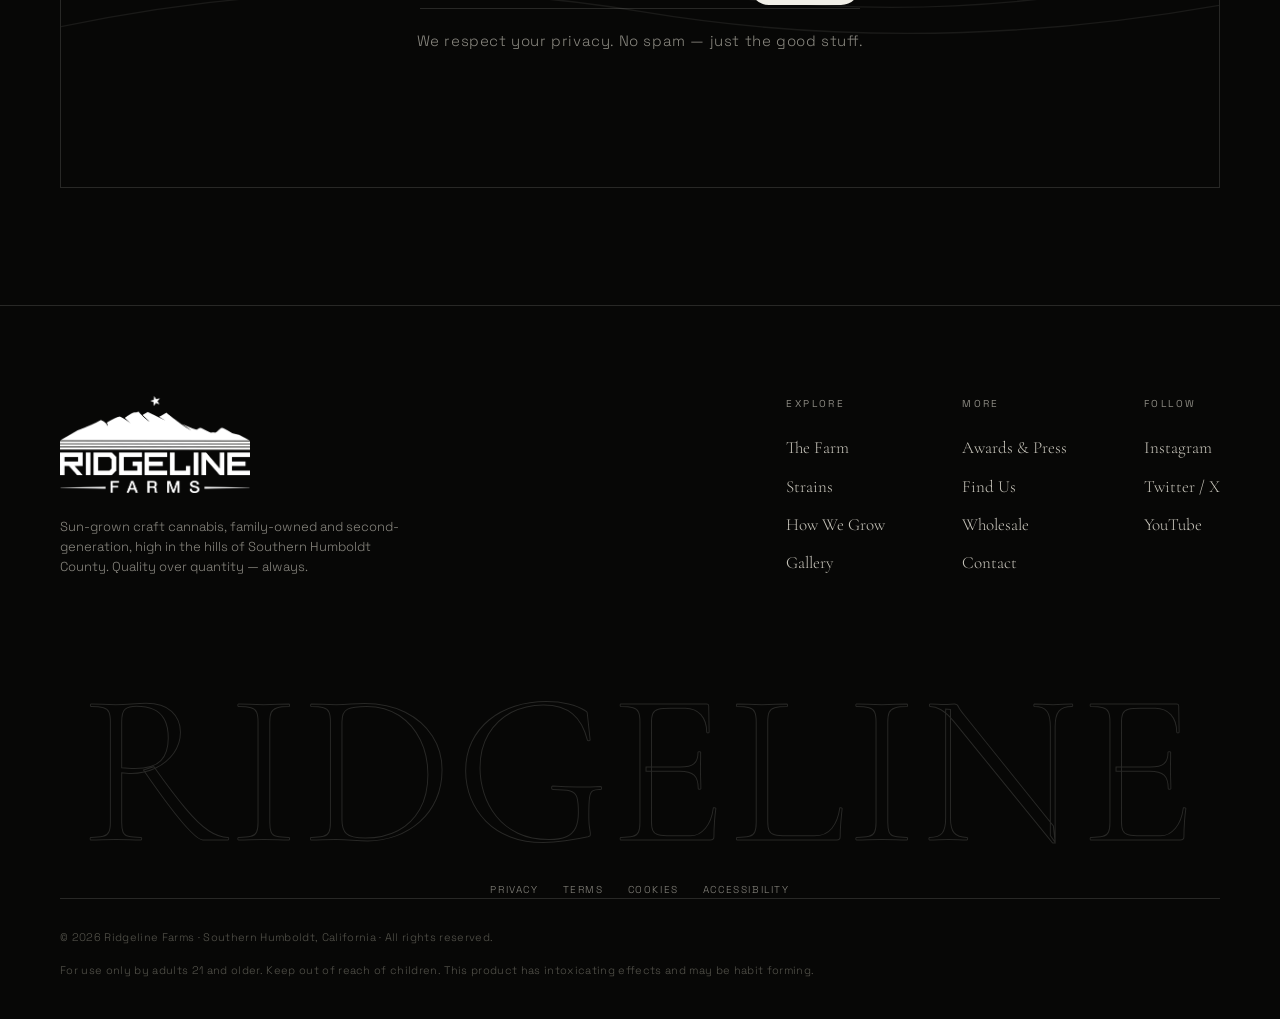
==== commit f5f777ff: "Wire in real social accounts (Instagram, X, YouTube) Replace placeholder @ridgelinefarms_ / Leafly w" ====
--- a/index.html
+++ b/index.html
@@ -307,8 +307,9 @@
         </div>
         <div class="foot-col">
           <h5>Follow</h5>
-          <a href="https://www.instagram.com/ridgelinefarms_/" target="_blank" rel="noopener">Instagram</a>
-          <a href="https://www.leafly.com/brands/ridgeline-farms" target="_blank" rel="noopener">Leafly</a>
+          <a href="https://www.instagram.com/ridgelinefarms/" target="_blank" rel="noopener">Instagram</a>
+          <a href="https://x.com/ridgelinefarms" target="_blank" rel="noopener">Twitter / X</a>
+          <a href="https://www.youtube.com/@RIDGELINEFARMS" target="_blank" rel="noopener">YouTube</a>
         </div>
       </div>
     </div>
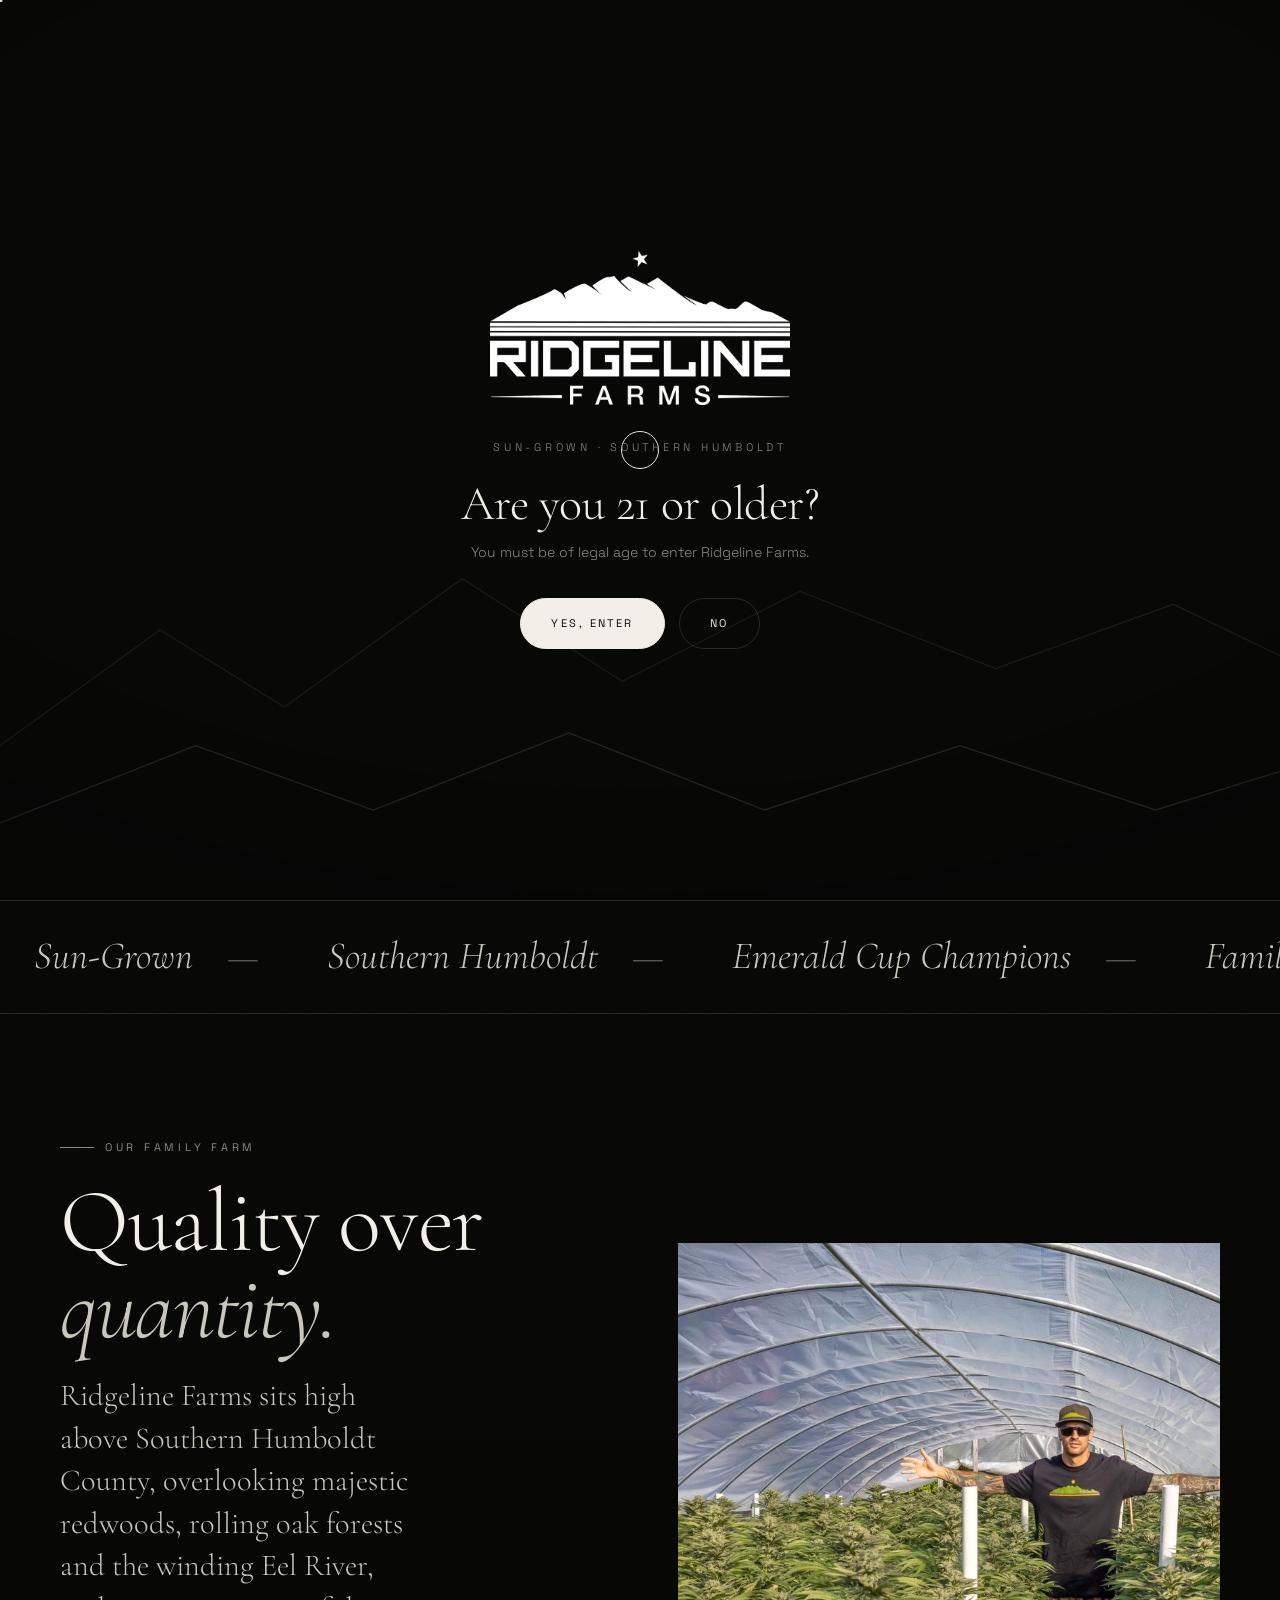
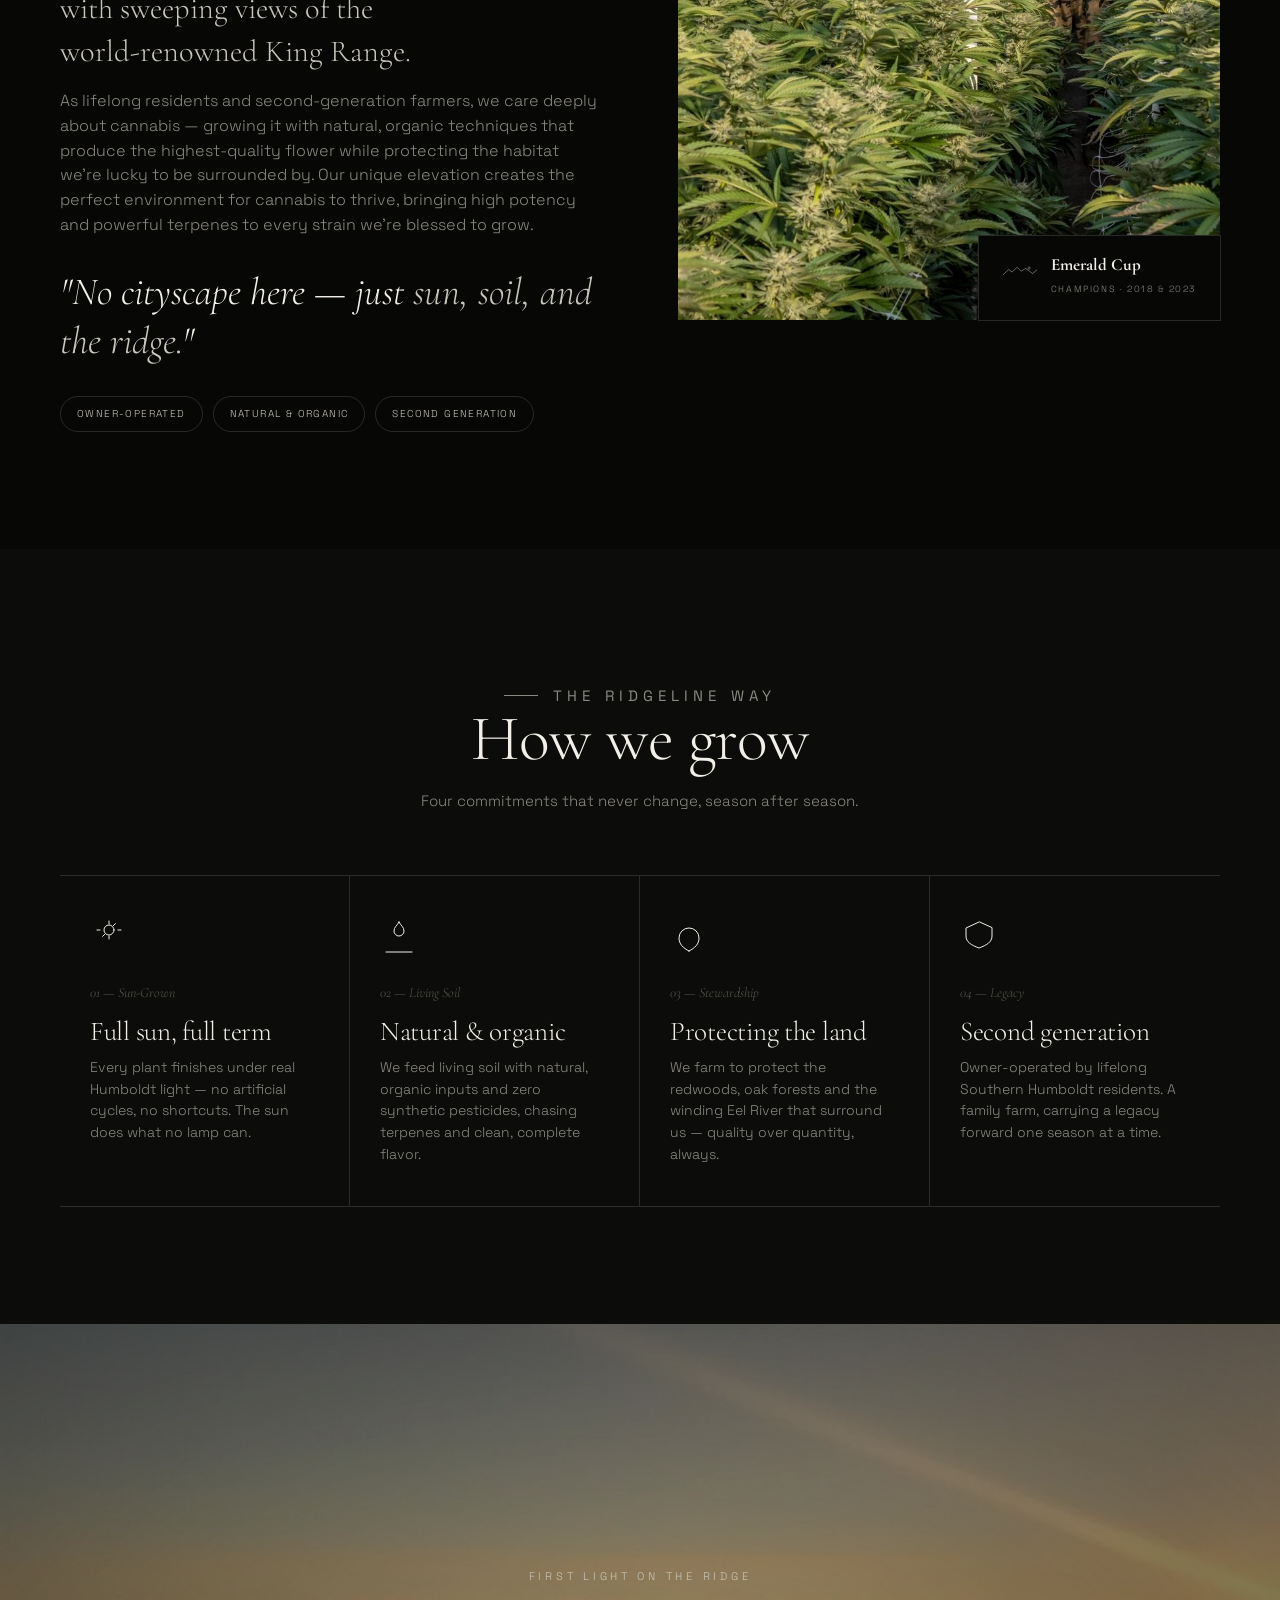
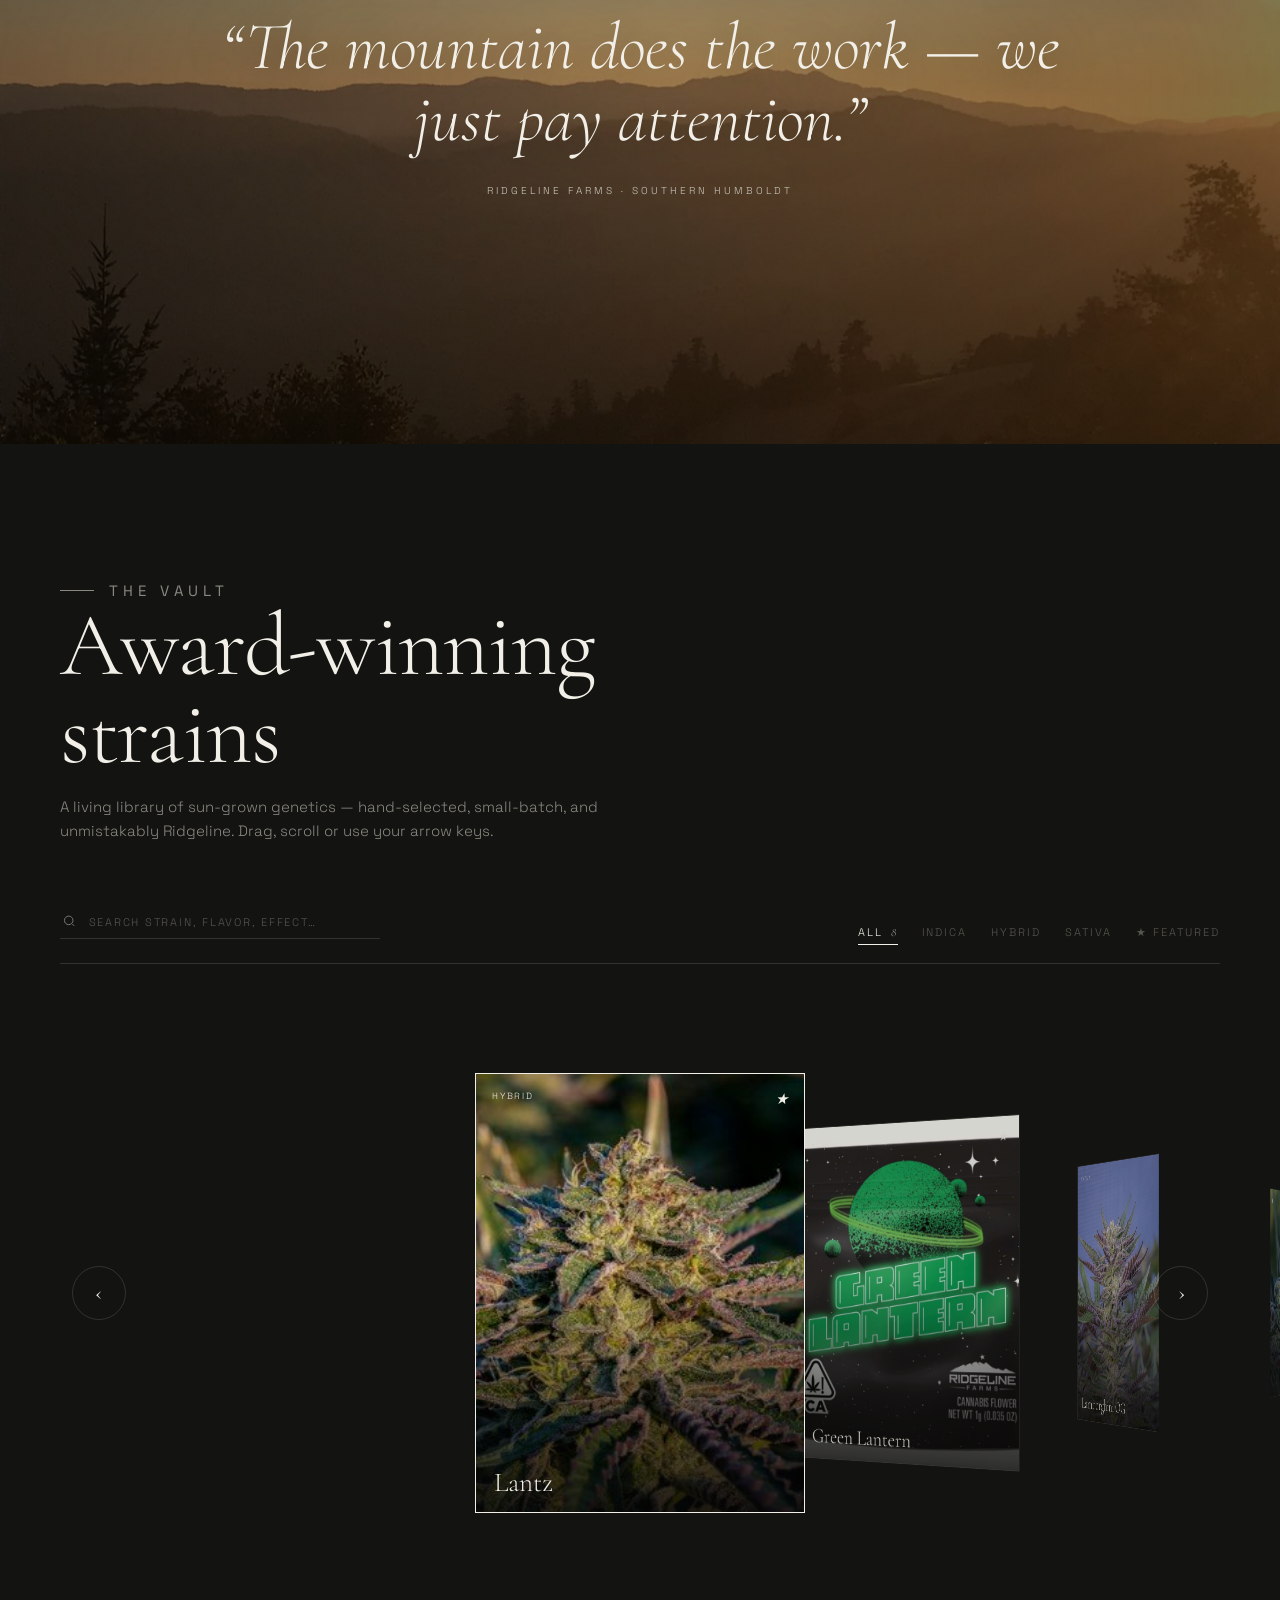
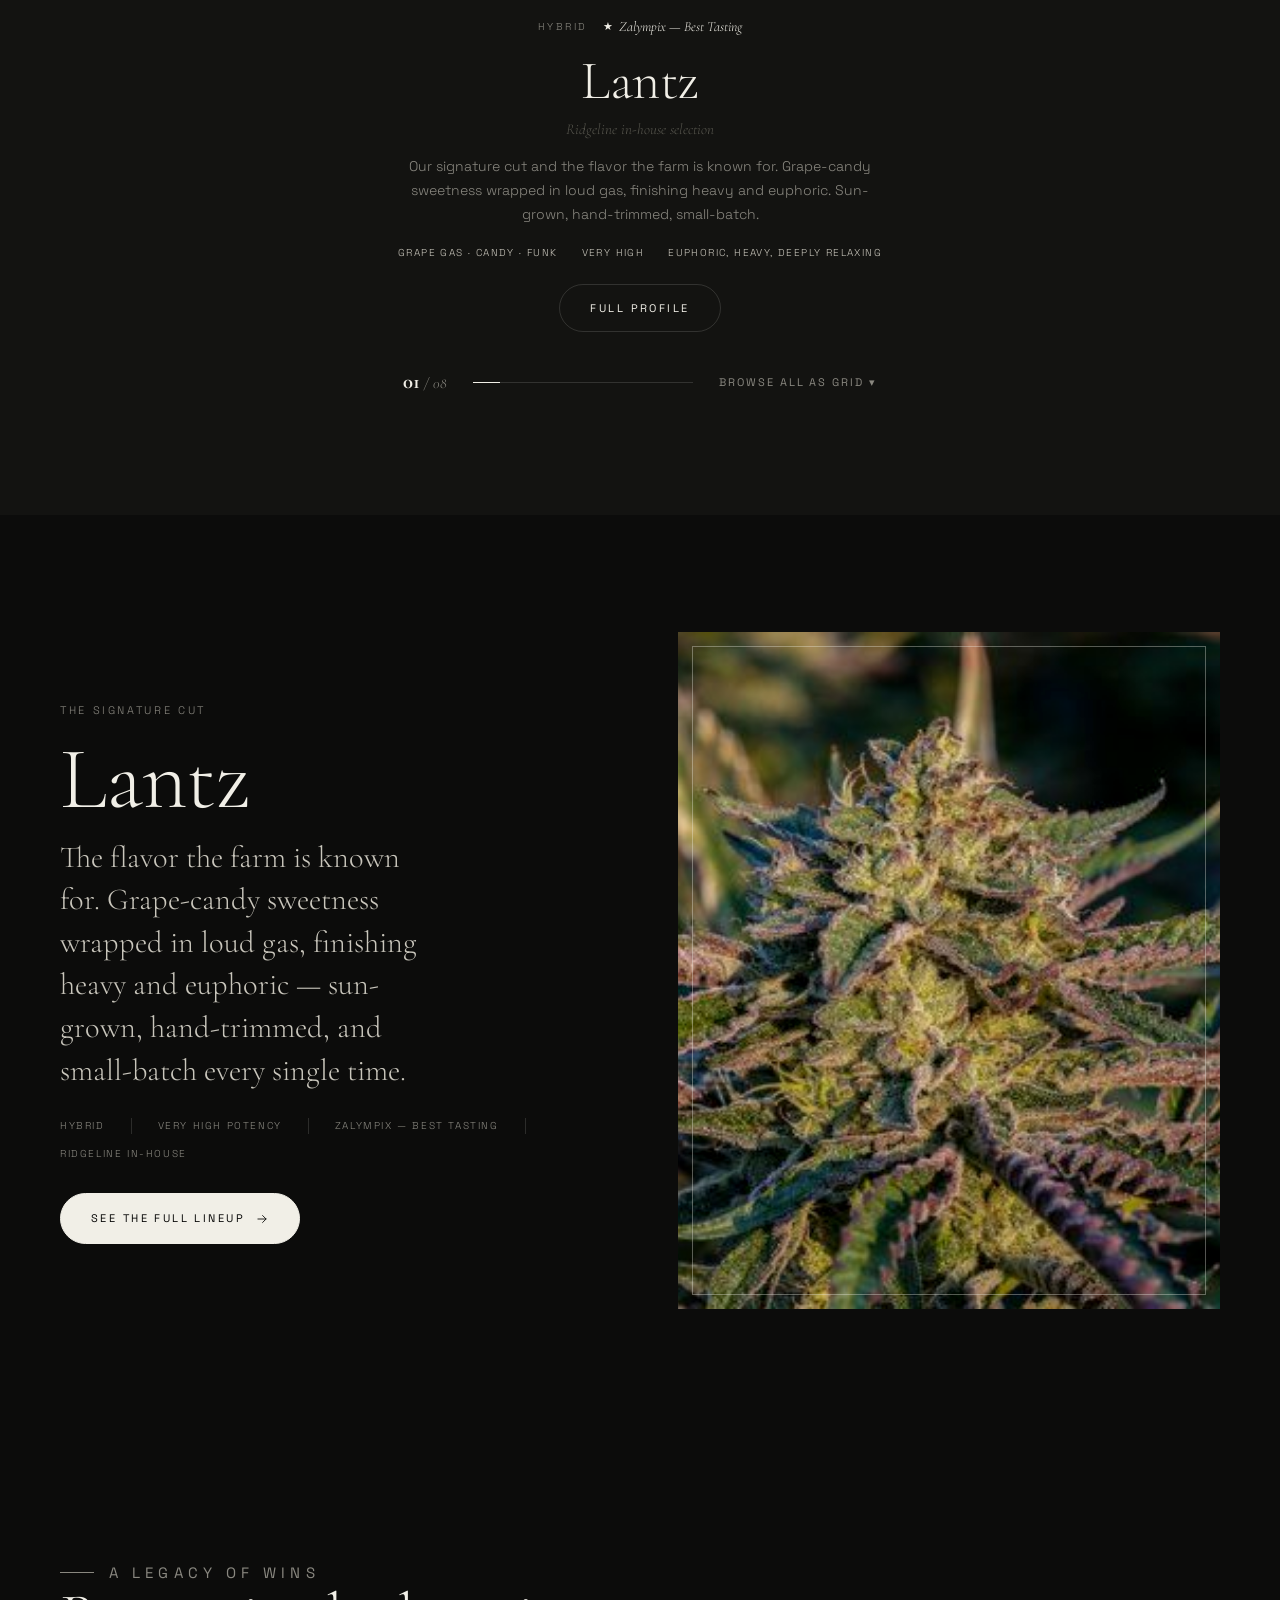
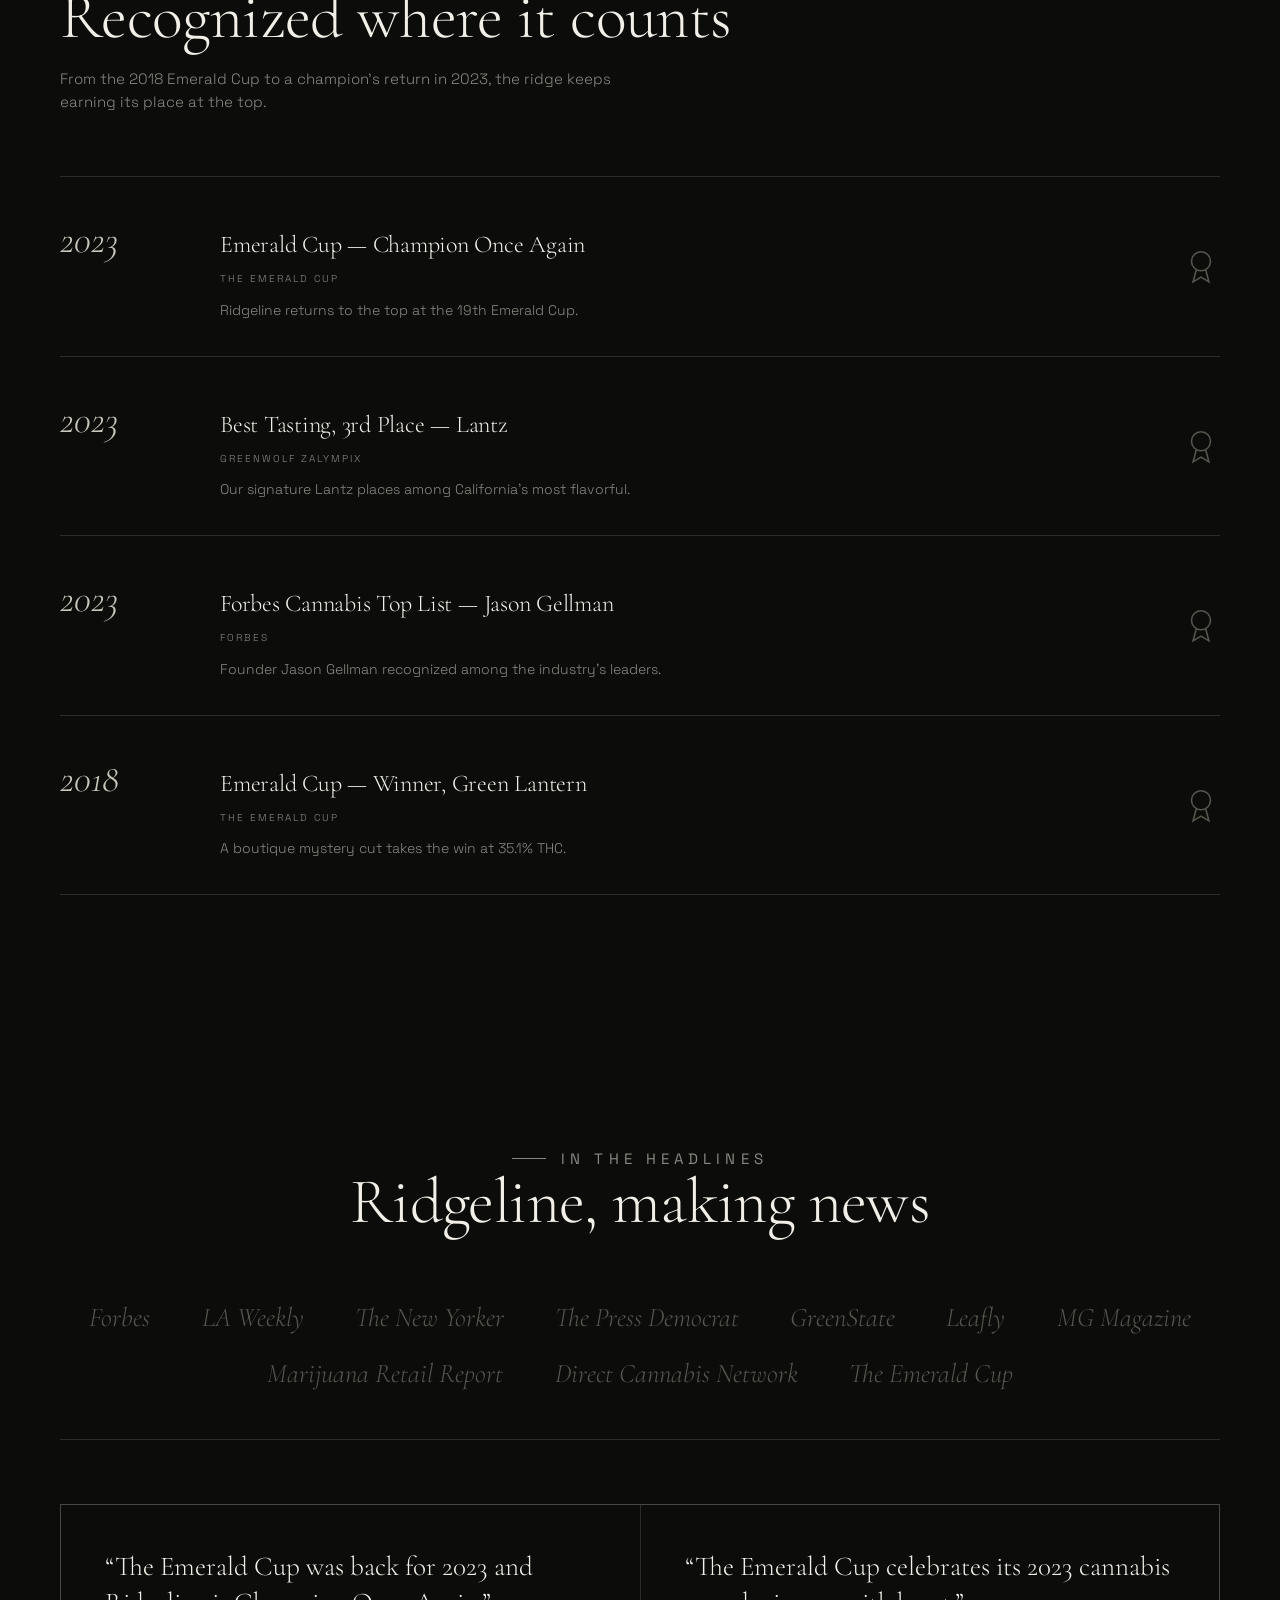
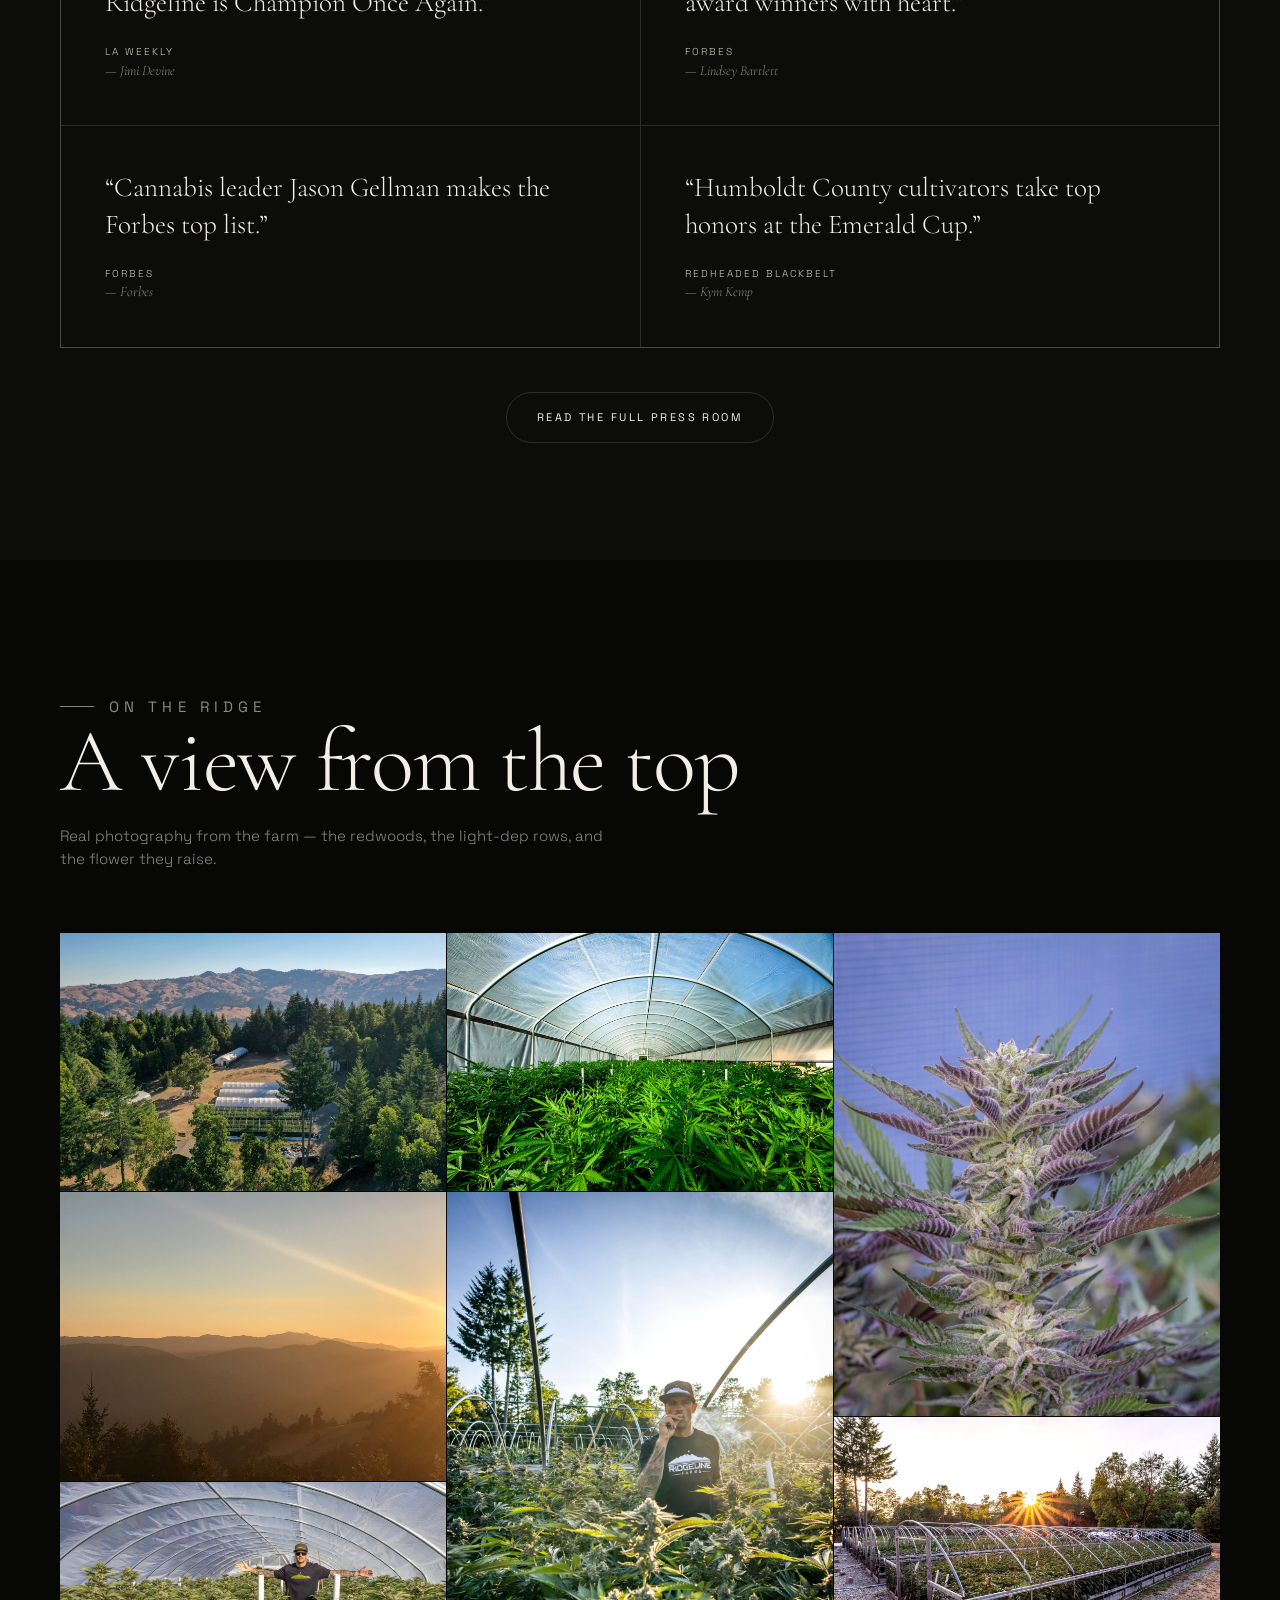
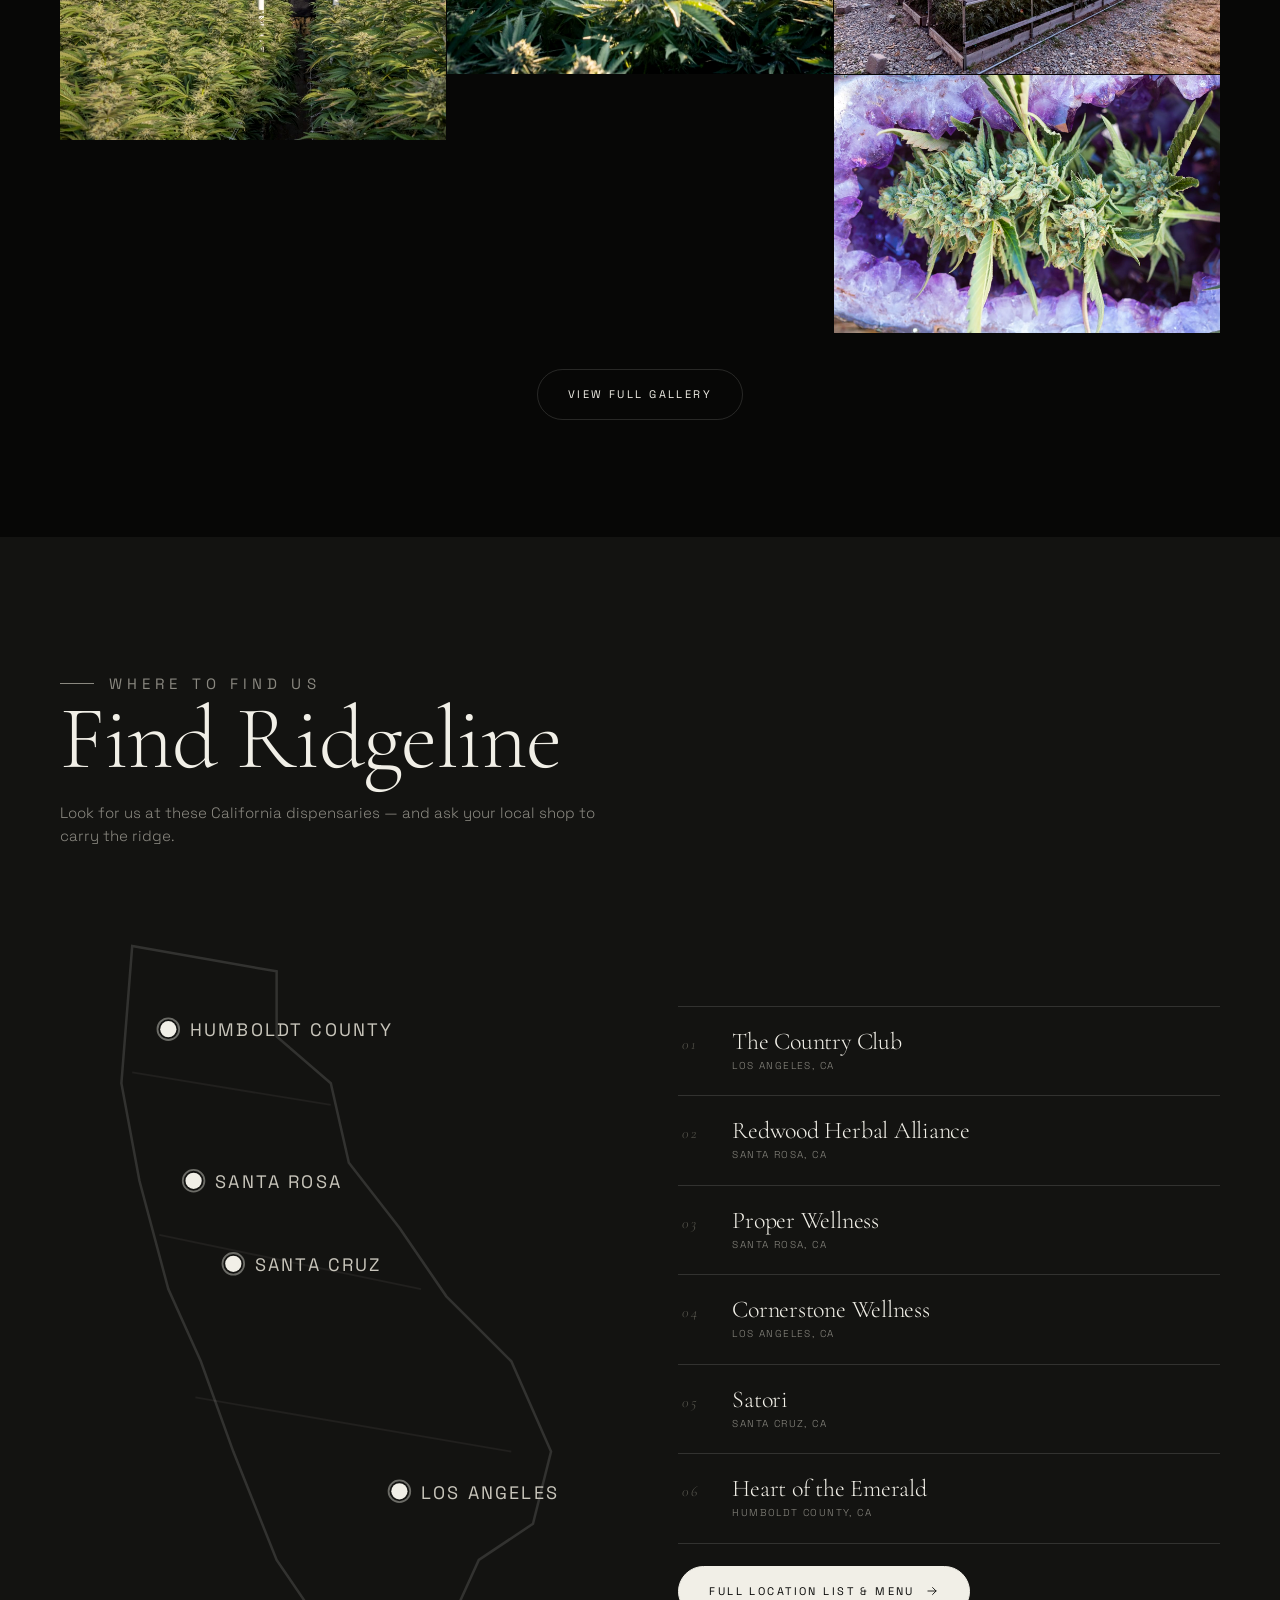
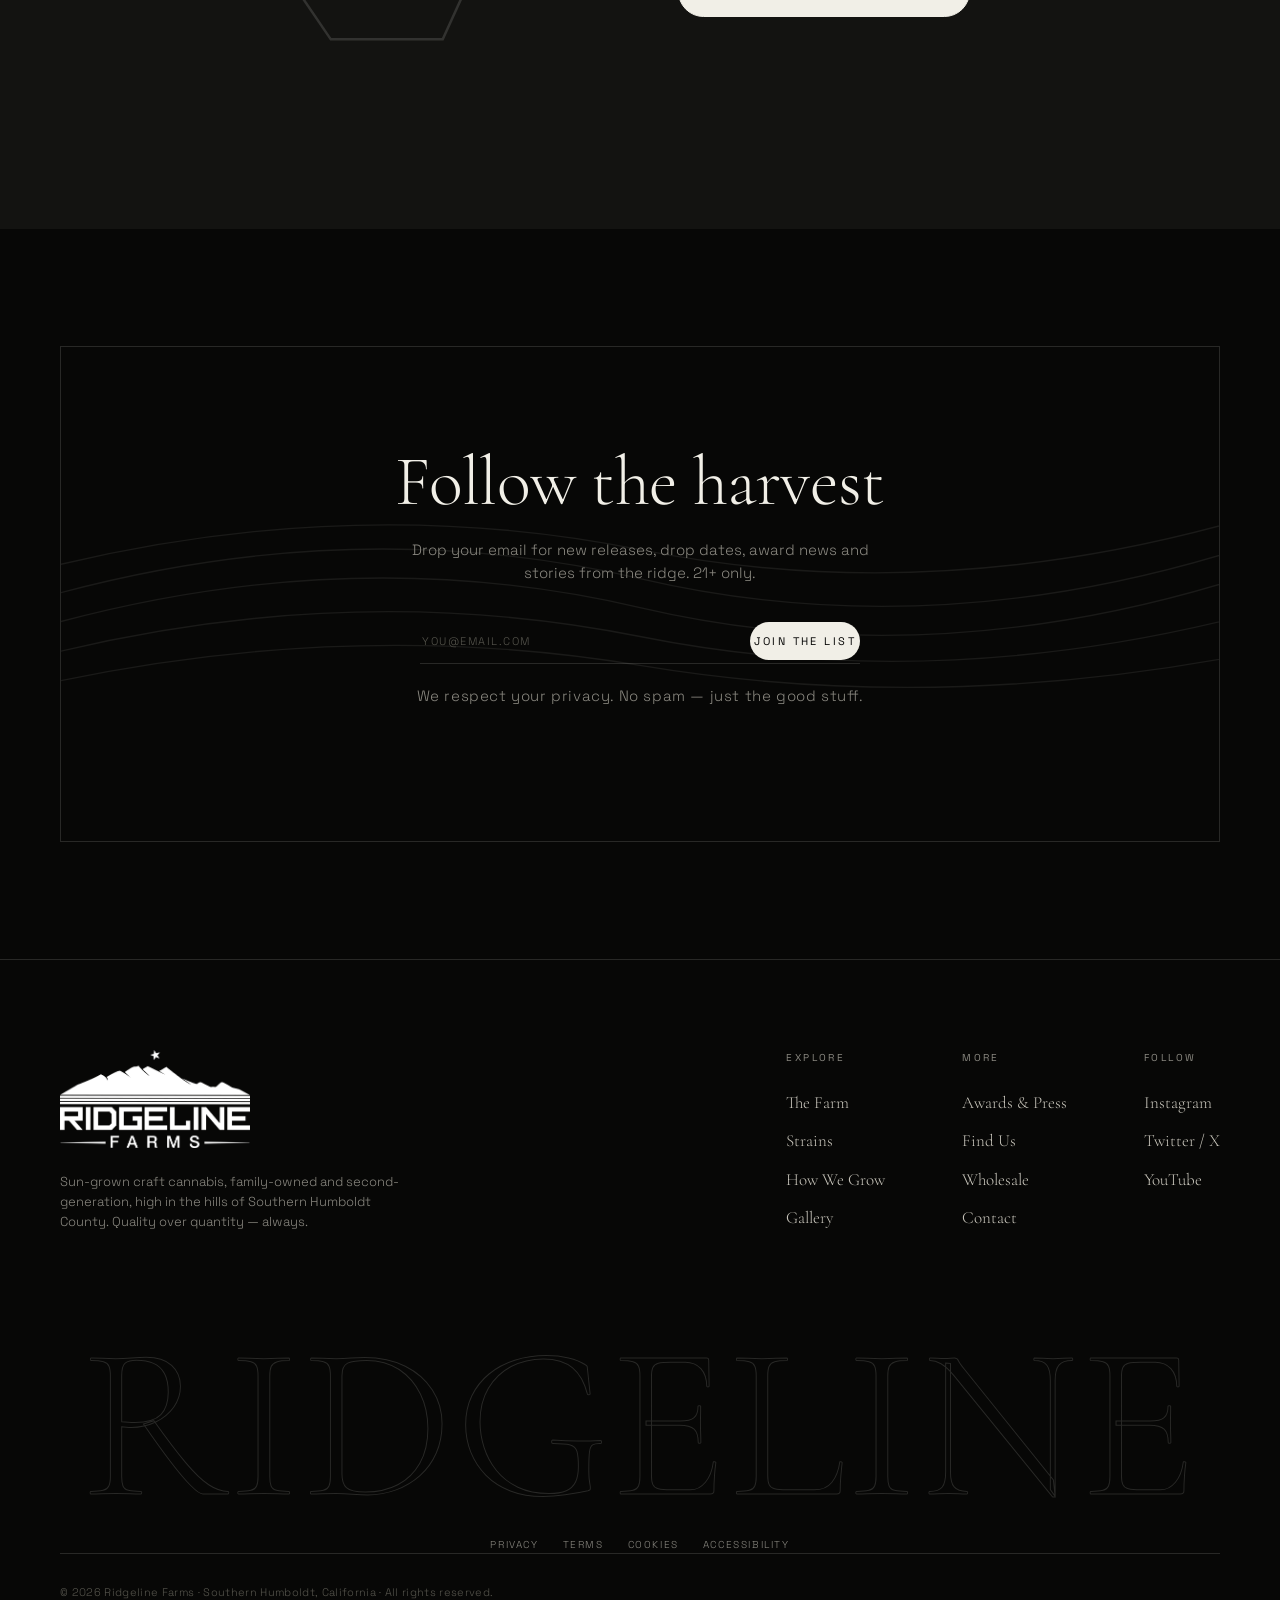
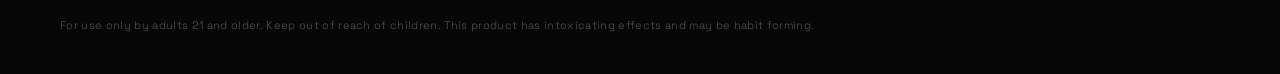
==== commit 29659abb: "Mobile fixes: nav overlap, menu readability, shorter scroll - Hero flows from below the nav (flex-st" ====
--- a/index.html
+++ b/index.html
@@ -229,7 +229,8 @@
       <h2 class="title-xl">A view from the top</h2>
       <p>Real photography from the farm — the redwoods, the light-dep rows, and the flower they raise.</p>
     </div>
-    <div class="gallery" id="galleryGrid"></div>
+    <div class="gallery" id="galleryGrid" data-limit="8"></div>
+    <div class="center" style="margin-top:36px"><a href="media.html#gallery" class="btn ghost"><span>View full gallery</span></a></div>
   </div>
 </section>
 
--- a/styles.css
+++ b/styles.css
@@ -140,12 +140,16 @@
 .burger.x i:nth-child(2){opacity:0}
 .burger.x i:nth-child(3){top:21px;transform:rotate(-45deg)}
 @media(max-width:900px){
-  .nav-links{position:fixed;inset:0;flex-direction:column;justify-content:center;gap:14px;background:var(--black);transform:translateY(-100%);transition:transform .6s var(--ease)}
+  .nav-links{position:fixed;inset:0;flex-direction:column;justify-content:center;align-items:center;gap:4px;
+    background:var(--black);transform:translateY(-100%);transition:transform .55s var(--ease);padding:96px 24px 48px}
   .nav-links.open{transform:none}
-  .nav-links a{font-family:var(--serif);font-size:34px;letter-spacing:0;text-transform:none;color:var(--white)}
+  .nav-links a{font-family:var(--serif);font-size:clamp(1.7rem,7.4vw,2.3rem);letter-spacing:0;text-transform:none;color:var(--white);padding:.32em .3em}
   .nav-links a::after{display:none}
   .socials-mini,.nav-cta{display:none}
   .burger{display:block}
+  /* lift the whole header (menu + close) above the grain/vignette overlays and hide brand while open */
+  .nav.menu-open{z-index:9999;background:var(--black)}
+  .nav.menu-open .brand{opacity:0;pointer-events:none;transition:opacity .3s}
 }
 
 /* ============================================================ HERO ============ */
@@ -248,7 +252,7 @@
 .grow-card h3{font-family:var(--serif);font-weight:300;font-size:1.7rem;margin-bottom:12px;color:var(--white)}
 .grow-card p{margin:0;color:var(--gray);font-size:14px}
 @media(max-width:900px){.grow-grid{grid-template-columns:1fr 1fr}.grow-card:nth-child(4n){border-right:1px solid var(--line)}.grow-card:nth-child(2n){border-right:0}}
-@media(max-width:560px){.grow-grid{grid-template-columns:1fr}.grow-card{border-right:0!important}}
+@media(max-width:560px){.grow-card{padding:26px 18px}.grow-ico{width:30px;height:30px;margin-bottom:16px}.grow-ico svg{width:28px;height:28px}.grow-card h3{font-size:1.35rem}}
 
 /* ============================================================ STRAIN VAULT ============ */
 .vault-tools{display:flex;flex-wrap:wrap;gap:26px;align-items:flex-end;justify-content:space-between;margin-bottom:50px;padding-bottom:24px;border-bottom:1px solid var(--line)}
@@ -354,7 +358,7 @@
 .gallery figcaption{position:absolute;left:0;right:0;bottom:0;padding:40px 20px 18px;color:var(--white);font-family:var(--serif);font-style:italic;font-size:15px;background:linear-gradient(transparent,rgba(4,4,4,.9));transform:translateY(8px);opacity:0;transition:.5s}
 .gallery figure:hover figcaption{transform:none;opacity:1}
 @media(max-width:900px){.gallery{columns:2}}
-@media(max-width:560px){.gallery{columns:1}}
+@media(max-width:560px){.gallery{columns:2}}
 
 /* ============================================================ INTERLUDE (full-bleed media) ============ */
 .interlude{position:relative;height:min(86vh,720px);overflow:hidden;display:grid;place-items:center}
@@ -511,17 +515,37 @@
 [data-parallax]{will-change:transform}
 
 @media(max-width:640px){
-  .hero-eyebrow{font-size:9px;letter-spacing:.16em;margin-bottom:18px}
-  .hero-flavor{font-size:.62rem;letter-spacing:.16em}
-  .hero-stats{gap:18px 30px}
+  /* hero flows from below the nav so nothing rides under it */
+  .hero{align-items:flex-start;min-height:82svh;padding-top:104px}
+  .hero-inner{padding-bottom:40px}
+  .scroll-hint{display:none}
+  .hero-eyebrow{font-size:9px;letter-spacing:.14em;margin-bottom:16px}
+  .hero-flavor{font-size:.62rem;letter-spacing:.14em}
+  .hero-lede{margin:14px 0 24px}
+  .hero-stats{gap:16px 28px;margin-top:24px;padding-top:22px}
   .hero-stats b{font-size:1.5rem}
+  .hero-stats span{font-size:.66rem}
+  /* tighten vertical rhythm to cut the long scroll */
+  .sec{padding:56px 0}
+  .sec-head{margin-bottom:32px}
+  .page-hero{padding:116px 0 44px}
+  .title-xl{font-size:clamp(2.3rem,10vw,3.2rem)}
+  .story{gap:32px}
+  .story .quote{font-size:1.3rem;margin:22px 0}
+  .cf-card{width:min(80vw,300px)}
+  .coverflow{height:min(62vh,470px)}
+  .cf-info{margin-top:30px}
   .hero-cta .btn{padding:14px 22px}
-  .interlude{height:min(72vh,540px)}
-  .grow-card{padding:30px 22px}
-  .filters{gap:14px 24px}
+  .interlude{height:min(66vh,470px)}
+  .grow-card{padding:26px 20px}
+  .filters{gap:14px 22px}
   .chip{padding:8px 0}
-  .cf-nav{width:46px;height:46px}
-  .award-row{padding:26px 0}
+  .cf-nav{width:44px;height:44px}
+  .award-row{padding:22px 0}
+  .gallery{columns:2;column-gap:1px}
+  .foot-top{gap:26px}
+  .foot-big{margin:26px 0 8px}
+  .cta-band{padding:40px 24px}
 }
 @media(prefers-reduced-motion:reduce){
   *{animation-duration:.001ms!important;animation-iteration-count:1!important;transition-duration:.01ms!important}
